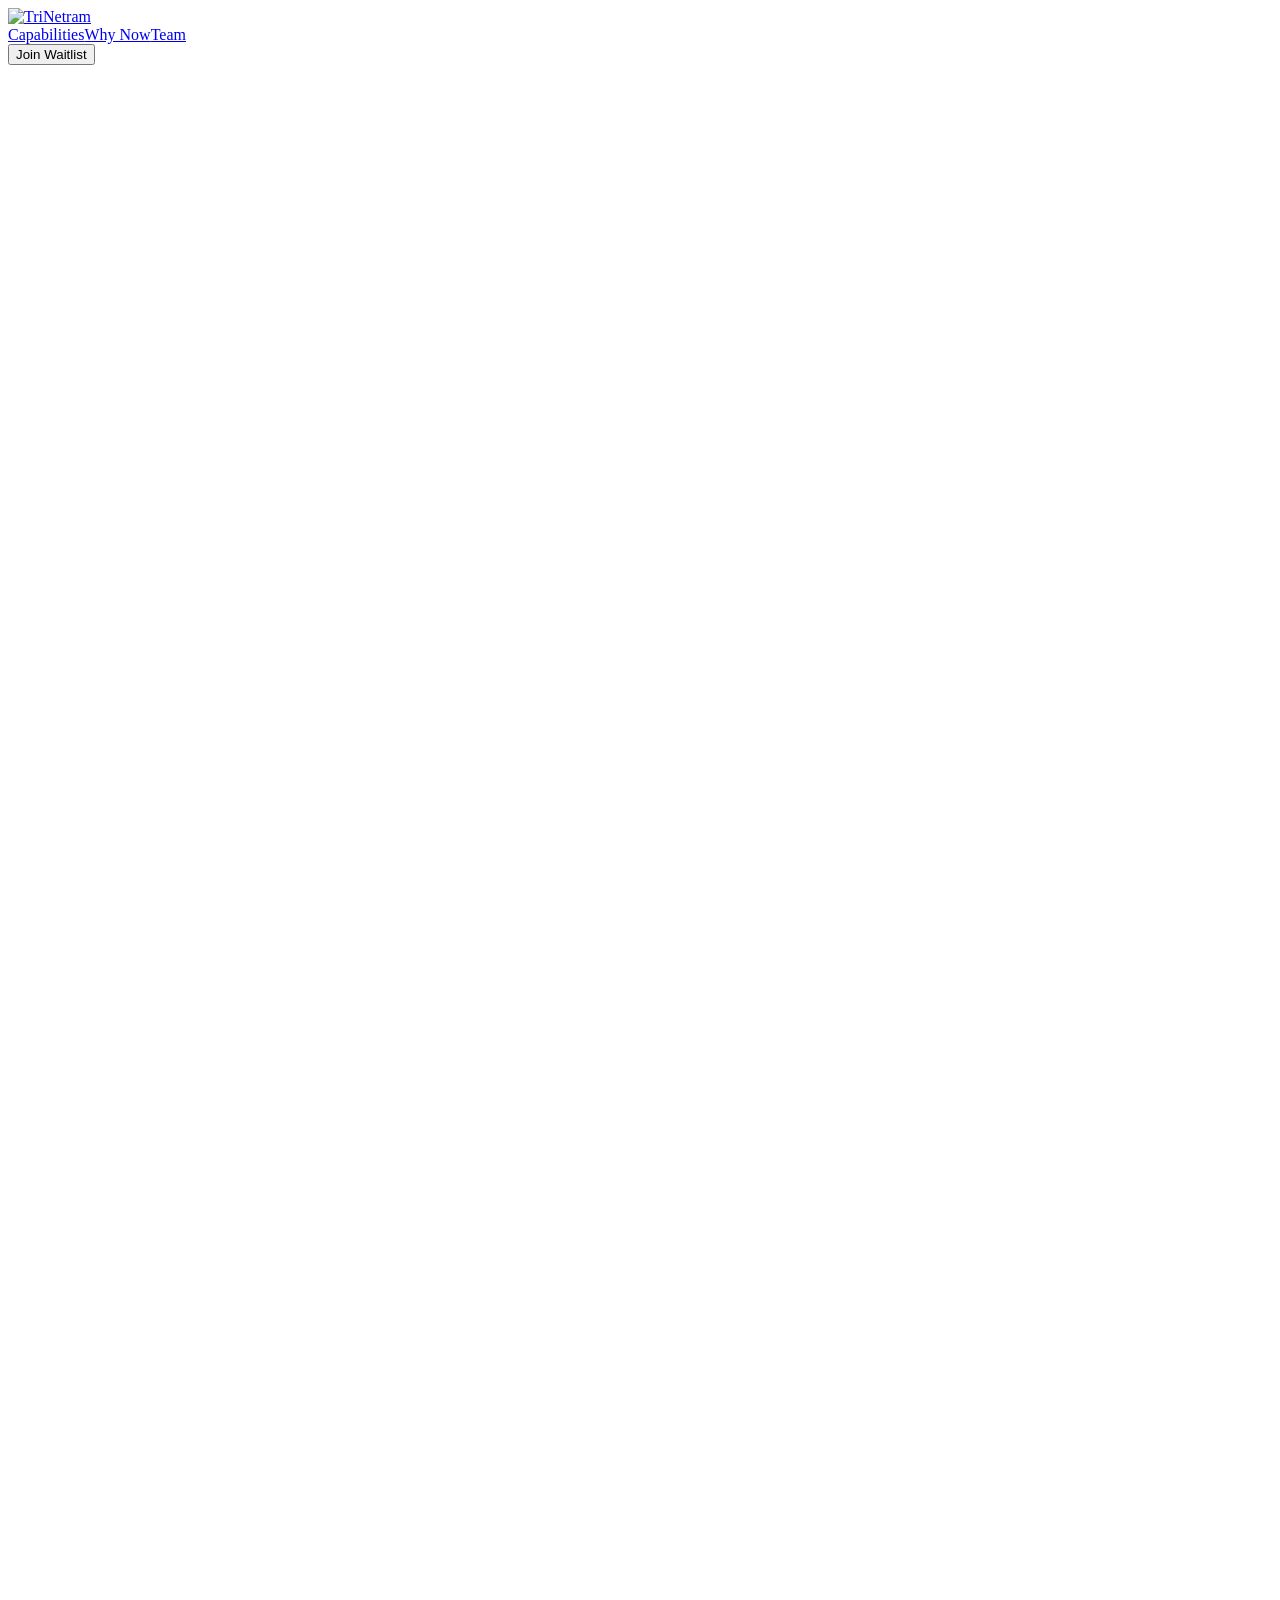
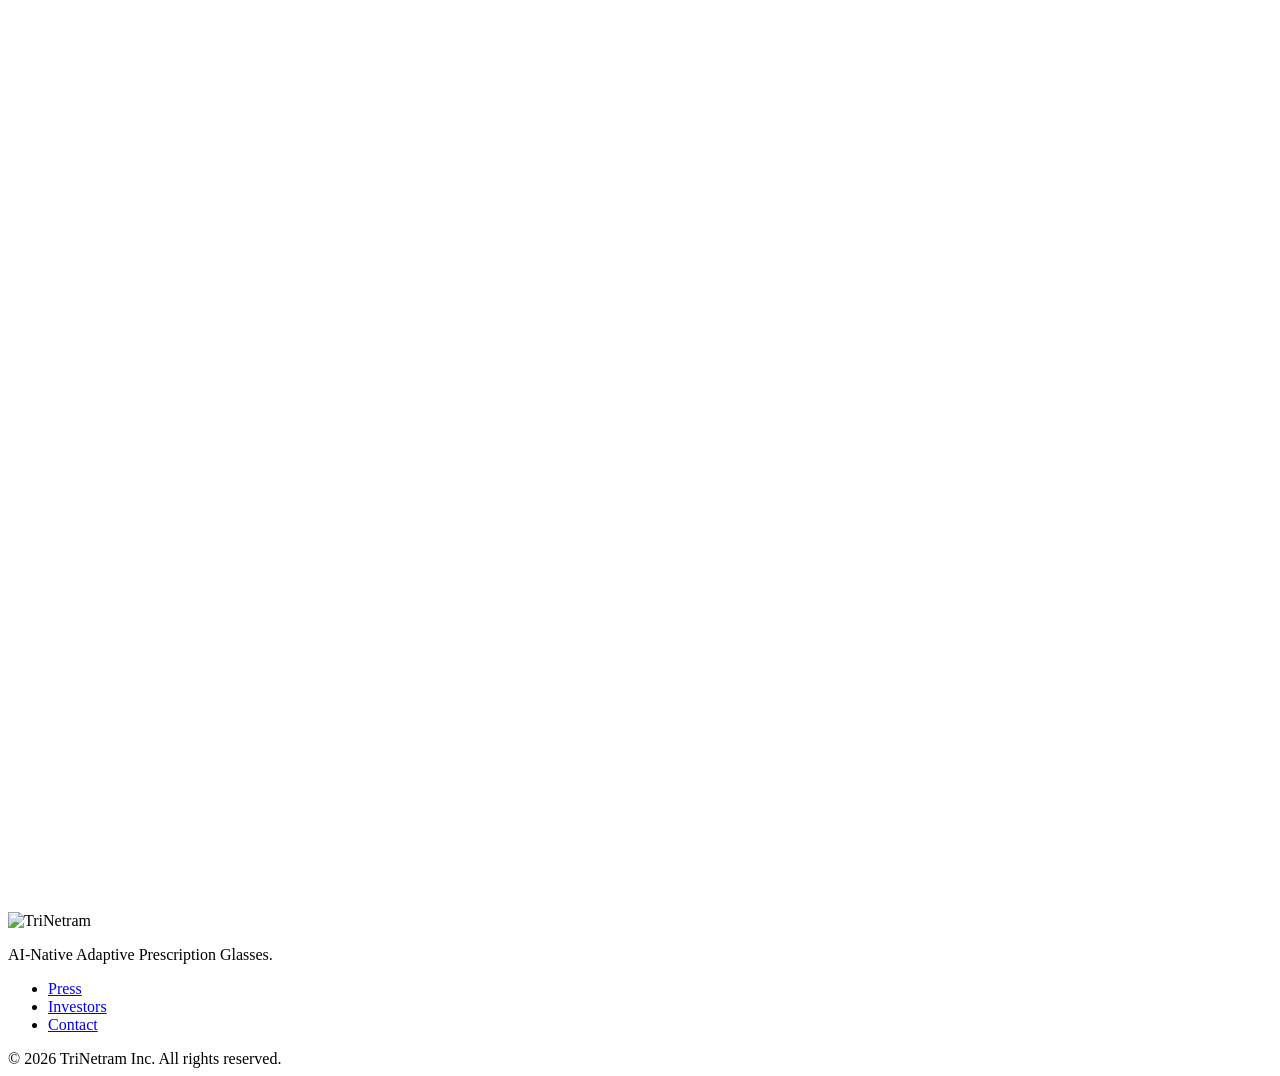
==== index.html @ 4118274e "deploy: web@ee6d4ac from source main vinpatel/trinetram@ee6d4ac4360f859c349c352d0bb68c83708952a7" ====
<!DOCTYPE html><html lang="en"><head><meta charSet="utf-8"/><meta name="viewport" content="width=device-width, initial-scale=1"/><link rel="preload" as="image" href="/trinetram-web-deploy/_next/static/media/logo-mark.0h~6bs570ffnj.svg"/><link rel="preload" as="image" href="/trinetram-web-deploy/_next/static/media/logo-lockup-dark.0w3f9yx6pfazu.svg"/><link rel="stylesheet" href="/trinetram-web-deploy/_next/static/chunks/13-6jll2ood_7.css" data-precedence="next"/><link rel="preload" as="script" fetchPriority="low" href="/trinetram-web-deploy/_next/static/chunks/0xygppuwg0_5h.js"/><script src="/trinetram-web-deploy/_next/static/chunks/0ex_r2f5qsm4d.js" async=""></script><script src="/trinetram-web-deploy/_next/static/chunks/060ru-fkz8gp..js" async=""></script><script src="/trinetram-web-deploy/_next/static/chunks/0e8zcgs8dp3b2.js" async=""></script><script src="/trinetram-web-deploy/_next/static/chunks/turbopack-14i3s7-32ry-v.js" async=""></script><script src="/trinetram-web-deploy/_next/static/chunks/01c1re9xi9ebi.js" async=""></script><script src="/trinetram-web-deploy/_next/static/chunks/0ujqc.dlxgnsk.js" async=""></script><script src="/trinetram-web-deploy/_next/static/chunks/0vr7-5.iwzmu6.js" async=""></script><script src="/trinetram-web-deploy/_next/static/chunks/0stkbz1d.8x2_.js" async=""></script><script src="/trinetram-web-deploy/_next/static/chunks/0li1_gh2ctmi6.js" async=""></script><script src="/trinetram-web-deploy/_next/static/chunks/0lur5ynsyd484.js" async=""></script><script src="/trinetram-web-deploy/_next/static/chunks/0_l522ldo0ncy.js" async=""></script><meta http-equiv="Content-Security-Policy" content="default-src &#x27;self&#x27;; script-src &#x27;self&#x27; &#x27;unsafe-inline&#x27; https://us.i.posthog.com https://va.vercel-scripts.com; style-src &#x27;self&#x27; &#x27;unsafe-inline&#x27;; img-src &#x27;self&#x27; data: https:; font-src &#x27;self&#x27; data:; connect-src &#x27;self&#x27; https://us.i.posthog.com https://va.vercel-scripts.com https://app.trinetram.ai; frame-ancestors &#x27;none&#x27;; base-uri &#x27;self&#x27;; form-action &#x27;self&#x27;; object-src &#x27;none&#x27;"/><meta http-equiv="Referrer-Policy" content="strict-origin-when-cross-origin"/><meta http-equiv="Permissions-Policy" content="camera=(), microphone=(), geolocation=(), interest-cohort=()"/><meta name="theme-color" content="#0A0A0A"/><meta name="color-scheme" content="light dark"/><title>TriNetram — The future of vision is adaptive.</title><meta name="description" content="AI-Native Adaptive Prescription Glasses."/><meta name="application-name" content="TriNetram"/><meta name="author" content="TriNetram Inc."/><link rel="manifest" href="/trinetram-web-deploy/manifest.webmanifest"/><meta name="robots" content="index, follow"/><meta property="og:title" content="TriNetram — The future of vision is adaptive."/><meta property="og:description" content="AI-Native Adaptive Prescription Glasses."/><meta property="og:url" content="https://vinpatel.github.io/trinetram-web-deploy/"/><meta property="og:site_name" content="TriNetram"/><meta property="og:image" content="http://localhost:3000/opengraph-image?3eaf0ebca5da02c0"/><meta property="og:image:type" content="image/png"/><meta property="og:image:width" content="1200"/><meta property="og:image:height" content="630"/><meta property="og:image:alt" content="TriNetram — AI-Native Adaptive Prescription Glasses · Concept Preview"/><meta property="og:type" content="website"/><meta name="twitter:card" content="summary_large_image"/><meta name="twitter:title" content="TriNetram"/><meta name="twitter:description" content="AI-Native Adaptive Prescription Glasses."/><meta name="twitter:image" content="http://localhost:3000/twitter-image?4c3caaf2ad276eb2"/><meta name="twitter:image:alt" content="TriNetram — AI-Native Adaptive Prescription Glasses · Concept Preview"/><meta name="twitter:image:type" content="image/png"/><meta name="twitter:image:width" content="1200"/><meta name="twitter:image:height" content="630"/><link rel="icon" href="/trinetram-web-deploy/icon.png?icon.0k83e5-u~ij7s.png" sizes="512x512" type="image/png"/><link rel="apple-touch-icon" href="/trinetram-web-deploy/apple-icon.png?apple-icon.0yqen.hxahb5a.png" sizes="180x180" type="image/png"/><script type="application/ld+json">{"@context":"https://schema.org","@type":"Organization","name":"TriNetram","legalName":"TriNetram Inc.","url":"https://vinpatel.github.io/trinetram-web-deploy","logo":"https://vinpatel.github.io/trinetram-web-deploy/icon-512.png","description":"Designed for the 4.5 billion people who need vision correction. Our concept architecture integrates adaptive prescription, on-device AI, dual-camera dynamic focus, face recognition, solar occlusion, and IR low-light awareness in a single frame. Concept Preview.","sameAs":[]}</script><script src="/trinetram-web-deploy/_next/static/chunks/03~yq9q893hmn.js" noModule=""></script></head><body><div hidden=""><!--$--><!--/$--></div><!--$!--><template data-dgst="BAILOUT_TO_CLIENT_SIDE_RENDERING"></template><!--/$--><nav aria-label="Primary" class="fixed top-0 inset-x-0 z-50 h-[72px] flex items-center bg-paper transition-colors duration-150"><div class="tn-container flex w-full items-center justify-between"><div class="flex items-center"><a aria-label="TriNetram — home" href="/trinetram-web-deploy/"><img src="/trinetram-web-deploy/_next/static/media/logo-mark.0h~6bs570ffnj.svg" role="img" alt="TriNetram" class="inline-block" style="width:40px;height:auto;min-width:40px" loading="eager" decoding="async"/></a></div><div class="hidden md:flex items-center gap-8"><a class="text-body text-ink hover:text-graphite-700" href="/trinetram-web-deploy/#capabilities">Capabilities</a><a class="text-body text-ink hover:text-graphite-700" href="/trinetram-web-deploy/#why-now">Why Now</a><a class="text-body text-ink hover:text-graphite-700" href="/trinetram-web-deploy/#team">Team</a></div><div class="flex items-center gap-3"><a href="/trinetram-web-deploy/#waitlist"><button type="button" class="inline-flex items-center justify-center font-medium tracking-tight transition-colors duration-150 ease-out disabled:pointer-events-none disabled:opacity-50 focus-visible:outline-2 focus-visible:outline-offset-2 focus-visible:outline-lens bg-lens hover:opacity-90 rounded-full h-[44px] px-6 text-body">Join Waitlist</button></a></div></div></nav><main class="pt-[72px]"><script type="application/ld+json">{"@context":"https://schema.org","@type":"Product","name":"TriNetram","brand":{"@type":"Brand","name":"TriNetram"},"description":"TriNetram is a concept platform for AI-native adaptive vision. The integrated frame design combines adaptive prescription, on-device AI inference, dual-camera dynamic focus, face recognition, solar occlusion, and IR low-light awareness. Concept Preview.","image":"https://vinpatel.github.io/trinetram-web-deploy/glasses-showcase.webp","category":"Eyewear","additionalProperty":[{"@type":"PropertyValue","name":"readinessState","value":"Concept"},{"@type":"PropertyValue","name":"capabilities","value":"Adaptive Lens, Dual Cameras, AI Compute, IR Low-Light, Solar Occlusion, Comms+Power"}]}</script><script type="application/ld+json">{"@context":"https://schema.org","@type":"FAQPage","mainEntity":[{"@type":"Question","name":"What is TriNetram?","acceptedAnswer":{"@type":"Answer","text":"TriNetram is a concept platform for AI-native adaptive vision. The integrated frame design combines adaptive prescription, on-device AI inference, dual-camera dynamic focus, face recognition, solar occlusion, and IR low-light awareness. Concept Preview — hardware is in research phase."}},{"@type":"Question","name":"When will TriNetram glasses ship?","acceptedAnswer":{"@type":"Answer","text":"We do not have a ship date and we will not commit to one before a manufacturing-partner letter of intent is signed. The waitlist opens at the first prototype validation milestone; you will be notified at that point."}},{"@type":"Question","name":"Is this FDA approved or clinically validated?","acceptedAnswer":{"@type":"Answer","text":"No. TriNetram is not a medical device. The platform is designed for wellness and adaptive convenience, not for clinical refraction or diagnosis. Regulatory positioning is the founder's separate workstream and is out of scope for the current build."}},{"@type":"Question","name":"How is this different from existing autofocus or smart glasses?","acceptedAnswer":{"@type":"Answer","text":"The defensible thesis is the integrated bundle, not primacy. Variable-focus eyewear has shipped for over a decade as manual-dial products. AI-camera glasses have shipped since 2023. No vendor has integrated adaptive prescription with on-device AI inference, dual-camera dynamic focus, face recognition, solar occlusion, and IR low-light awareness in a single frame. Concept Preview."}},{"@type":"Question","name":"Who is building this?","acceptedAnswer":{"@type":"Answer","text":"TriNetram is a single-founder operation today. The founder has 25 years of enterprise software and the last decade close to optical, sensor, and edge-compute industries. Hardware, supplier, and regulatory tracks are run with named advisors and contract partners under NDA. The investor portal discloses the full roster."}},{"@type":"Question","name":"How do I get the deck?","acceptedAnswer":{"@type":"Answer","text":"Investor access is by per-investor magic link. We do not run an open data room. Targeted outreach with a magic link reaches a gated session at /investors. Press inquiries reach the same human at press@trinetram.ai."}},{"@type":"Question","name":"Where is it being made?","acceptedAnswer":{"@type":"Answer","text":"Designed in the US, with final assembly planned in the US or Canada. Subsystem suppliers may come from Japan, Germany, Switzerland, Israel, Taiwan, and South Korea — selected for world-class capability in their respective subsystems, not for protectionist branding."}},{"@type":"Question","name":"Do you collect or share my prescription data?","acceptedAnswer":{"@type":"Answer","text":"In the concept architecture, prescription inference runs on the device — your prescription data does not leave the glasses without your consent. The companion app receives encrypted telemetry over BLE 5.4 only when paired. Concept Preview."}}]}</script><section aria-labelledby="hero-eyebrow" class="py-16 md:py-24 lg:py-32 bg-paper text-ink relative overflow-hidden pt-32 pb-24 md:pt-40 md:pb-32" id="hero"><div class="tn-container relative z-10"><div style="opacity:0;transform:translateY(16px)"><p id="hero-eyebrow" class="font-medium uppercase tracking-[0.12em] text-graphite-700 mb-6">AI-Native Adaptive Vision</p></div><div style="opacity:0;transform:translateY(16px)"><h1 class="tracking-[-0.03em] font-semibold leading-[1.05] mb-6 max-w-4xl text-display-3 md:text-display-2 lg:text-display-1">The future of vision is adaptive.</h1></div><div style="opacity:0;transform:translateY(16px)"><div class="leading-[1.5] max-w-2xl mb-12 text-graphite-700">Adaptive prescription, on-device AI, dual-camera dynamic focus, face recognition, solar occlusion, and IR low-light awareness — designed to work as one integrated platform. Concept Preview.</div></div><div style="opacity:0;transform:translateY(16px)"><div class="mb-12 flex flex-col items-start gap-4 sm:flex-row"><a href="/trinetram-web-deploy/#waitlist"><button type="button" class="inline-flex items-center justify-center font-medium tracking-tight transition-colors duration-150 ease-out disabled:pointer-events-none disabled:opacity-50 focus-visible:outline-2 focus-visible:outline-offset-2 focus-visible:outline-lens bg-lens hover:opacity-90 rounded-full h-16 px-10 text-body-lg">Join the Waitlist</button></a><a href="/trinetram-web-deploy/#capabilities"><button type="button" class="inline-flex items-center justify-center font-medium tracking-tight transition-colors duration-150 ease-out disabled:pointer-events-none disabled:opacity-50 focus-visible:outline-2 focus-visible:outline-offset-2 focus-visible:outline-lens bg-transparent border border-graphite-300 hover:bg-graphite-100 rounded-lg h-16 px-10 text-body-lg">See the Six Capabilities</button></a></div></div><div style="opacity:0;transform:translateY(16px)"><p class="max-w-xl text-caption text-graphite-500">Designed for the 4.5 billion people who need vision correction. Hardware in concept phase — public launch follows manufacturing partner selection.</p></div></div></section><section aria-labelledby="prototype-eyebrow" class="py-16 md:py-24 lg:py-32 bg-paper text-ink overflow-hidden" id="prototype"><div class="tn-container"><div style="opacity:0;transform:translateY(16px)"><p id="prototype-eyebrow" class="font-medium uppercase tracking-[0.12em] text-graphite-700 mb-6">The Concept Frame</p></div><div style="opacity:0;transform:translateY(16px)"><h2 class="text-display-3 tracking-[-0.02em] font-semibold leading-[1.05] mb-8 max-w-3xl">One frame, seen from every angle.</h2></div><div style="opacity:0;transform:translateY(16px)"><div class="leading-[1.5] mb-14 max-w-2xl text-graphite-700">Early industrial-design renders of the TriNetram frame — the housing the six capabilities are designed to share. These are concept visuals, created before manufacturing-partner selection. Concept Preview.</div></div></div><div style="opacity:0;transform:translateY(16px)"><figure class="relative mx-auto w-full max-w-5xl px-6"><div class="relative aspect-[1389/639] w-full"><img src="/trinetram-web-deploy/glasses-showcase.webp" alt="TriNetram concept render — matte-black frame at a three-quarter angle, annotated with the six capability subsystems." decoding="async" loading="lazy" class="absolute inset-0 h-full w-full object-contain"/><svg class="pointer-events-none absolute inset-0 h-full w-full" viewBox="0 0 1000 461" preserveAspectRatio="none" aria-hidden="true"><title>Feature callout leaders</title><line x1="580" y1="239.72" x2="520" y2="433.34" stroke="#0A0A0A" stroke-opacity="0.4" stroke-width="1" vector-effect="non-scaling-stroke"></line><line x1="450" y1="69.14999999999999" x2="230" y2="32.27" stroke="#0A0A0A" stroke-opacity="0.4" stroke-width="1" vector-effect="non-scaling-stroke"></line><line x1="180" y1="189.01" x2="90" y2="322.7" stroke="#0A0A0A" stroke-opacity="0.4" stroke-width="1" vector-effect="non-scaling-stroke"></line><line x1="910" y1="207.45000000000002" x2="880" y2="69.14999999999999" stroke="#0A0A0A" stroke-opacity="0.4" stroke-width="1" vector-effect="non-scaling-stroke"></line><line x1="800" y1="258.16" x2="900" y2="387.24" stroke="#0A0A0A" stroke-opacity="0.4" stroke-width="1" vector-effect="non-scaling-stroke"></line><line x1="330" y1="378.02" x2="190" y2="437.95" stroke="#0A0A0A" stroke-opacity="0.4" stroke-width="1" vector-effect="non-scaling-stroke"></line></svg><div class="pointer-events-none absolute inset-0"><span class="-translate-x-1/2 -translate-y-1/2 absolute block h-1.5 w-1.5 rounded-full bg-ink ring-2 ring-ink/20" style="left:58%;top:52%"></span><span class="-translate-x-1/2 -translate-y-1/2 absolute whitespace-nowrap rounded-full bg-paper/85 px-2.5 py-1 font-mono text-[10px] text-ink uppercase tracking-[0.08em] ring-1 ring-ink/10 backdrop-blur-sm md:text-[11px]" style="left:52%;top:94%"><span class="text-ink/40">01</span> <!-- -->Adaptive Lens</span></div><div class="pointer-events-none absolute inset-0"><span class="-translate-x-1/2 -translate-y-1/2 absolute block h-1.5 w-1.5 rounded-full bg-ink ring-2 ring-ink/20" style="left:45%;top:15%"></span><span class="-translate-x-1/2 -translate-y-1/2 absolute whitespace-nowrap rounded-full bg-paper/85 px-2.5 py-1 font-mono text-[10px] text-ink uppercase tracking-[0.08em] ring-1 ring-ink/10 backdrop-blur-sm md:text-[11px]" style="left:23%;top:7%"><span class="text-ink/40">02</span> <!-- -->Dual Cameras</span></div><div class="pointer-events-none absolute inset-0"><span class="-translate-x-1/2 -translate-y-1/2 absolute block h-1.5 w-1.5 rounded-full bg-ink ring-2 ring-ink/20" style="left:18%;top:41%"></span><span class="-translate-x-1/2 -translate-y-1/2 absolute whitespace-nowrap rounded-full bg-paper/85 px-2.5 py-1 font-mono text-[10px] text-ink uppercase tracking-[0.08em] ring-1 ring-ink/10 backdrop-blur-sm md:text-[11px]" style="left:9%;top:70%"><span class="text-ink/40">03</span> <!-- -->AI Compute</span></div><div class="pointer-events-none absolute inset-0"><span class="-translate-x-1/2 -translate-y-1/2 absolute block h-1.5 w-1.5 rounded-full bg-ink ring-2 ring-ink/20" style="left:91%;top:45%"></span><span class="-translate-x-1/2 -translate-y-1/2 absolute whitespace-nowrap rounded-full bg-paper/85 px-2.5 py-1 font-mono text-[10px] text-ink uppercase tracking-[0.08em] ring-1 ring-ink/10 backdrop-blur-sm md:text-[11px]" style="left:88%;top:15%"><span class="text-ink/40">04</span> <!-- -->IR Low-Light</span></div><div class="pointer-events-none absolute inset-0"><span class="-translate-x-1/2 -translate-y-1/2 absolute block h-1.5 w-1.5 rounded-full bg-ink ring-2 ring-ink/20" style="left:80%;top:56%"></span><span class="-translate-x-1/2 -translate-y-1/2 absolute whitespace-nowrap rounded-full bg-paper/85 px-2.5 py-1 font-mono text-[10px] text-ink uppercase tracking-[0.08em] ring-1 ring-ink/10 backdrop-blur-sm md:text-[11px]" style="left:90%;top:84%"><span class="text-ink/40">05</span> <!-- -->Solar Occlusion</span></div><div class="pointer-events-none absolute inset-0"><span class="-translate-x-1/2 -translate-y-1/2 absolute block h-1.5 w-1.5 rounded-full bg-ink ring-2 ring-ink/20" style="left:33%;top:82%"></span><span class="-translate-x-1/2 -translate-y-1/2 absolute whitespace-nowrap rounded-full bg-paper/85 px-2.5 py-1 font-mono text-[10px] text-ink uppercase tracking-[0.08em] ring-1 ring-ink/10 backdrop-blur-sm md:text-[11px]" style="left:19%;top:95%"><span class="text-ink/40">06</span> <!-- -->Comms + Power</span></div><div role="note" aria-label="Concept render" class="absolute top-4 right-4 z-10 inline-block font-medium tracking-[0.02em] px-2 py-1 rounded-sm md:text-micro text-ink bg-paper/80 backdrop-blur-sm">Concept render</div></div></figure></div><div class="mx-auto mt-10 grid w-full max-w-5xl grid-cols-3 gap-3 px-6 md:mt-14 md:gap-5"><div style="opacity:0;transform:translateY(16px)"><figure class="group"><div class="overflow-hidden rounded-xl ring-1 ring-ink/10 bg-paper"><figure class="relative w-full overflow-hidden aspect-[4/3]"><img src="/trinetram-web-deploy/glasses-front.webp" alt="TriNetram concept render — front-on view of the matte-black frame." loading="lazy" decoding="async" class="h-full w-full object-contain object-center"/></figure></div><figcaption class="mt-3 text-center font-mono text-[11px] text-graphite-500 uppercase tracking-[0.1em]">Front</figcaption></figure></div><div style="opacity:0;transform:translateY(16px)"><figure class="group"><div class="overflow-hidden rounded-xl ring-1 ring-ink/10 bg-paper"><figure class="relative w-full overflow-hidden aspect-[4/3]"><img src="/trinetram-web-deploy/glasses-side.webp" alt="TriNetram concept render — side profile of the frame with temple branding." loading="lazy" decoding="async" class="h-full w-full object-contain object-center"/></figure></div><figcaption class="mt-3 text-center font-mono text-[11px] text-graphite-500 uppercase tracking-[0.1em]">Side profile</figcaption></figure></div><div style="opacity:0;transform:translateY(16px)"><figure class="group"><div class="overflow-hidden rounded-xl ring-1 ring-ink/10 bg-graphite-900"><figure class="relative w-full overflow-hidden aspect-[4/3]"><img src="/trinetram-web-deploy/glasses-engraving.webp" alt="TriNetram concept render — close-up of the engraving on the temple." loading="lazy" decoding="async" class="h-full w-full object-contain object-center"/></figure></div><figcaption class="mt-3 text-center font-mono text-[11px] text-graphite-500 uppercase tracking-[0.1em]">Temple detail</figcaption></figure></div></div></section><section aria-labelledby="problem-eyebrow" class="py-16 md:py-24 lg:py-32 bg-ink text-paper" id="problem"><div class="tn-container"><div style="opacity:0;transform:translateY(16px)"><p id="problem-eyebrow" class="font-medium uppercase tracking-[0.12em] mb-6 text-graphite-300">The Problem</p></div><div style="opacity:0;transform:translateY(16px)"><h2 class="tracking-[-0.02em] font-semibold leading-[1.05] mb-16 max-w-3xl text-paper">Vision is dynamic. Today&#x27;s correction is not.</h2></div><div class="mb-24 grid gap-12 md:grid-cols-3"><div style="opacity:0;transform:translateY(16px)"><div class="border-l border-graphite-700 pl-6"><p class="font-mono text-display-3 font-light leading-none tracking-[-0.02em] text-lens md:text-display-2">4.5B</p><p class="mt-4 max-w-[18ch] text-caption text-graphite-300">People who need vision correction</p></div></div><div style="opacity:0;transform:translateY(16px)"><div class="border-l border-graphite-700 pl-6"><p class="font-mono text-display-3 font-light leading-none tracking-[-0.02em] text-lens md:text-display-2">250 years</p><p class="mt-4 max-w-[18ch] text-caption text-graphite-300">Since the last fundamental redesign</p></div></div><div style="opacity:0;transform:translateY(16px)"><div class="border-l border-graphite-700 pl-6"><p class="font-mono text-display-3 font-light leading-none tracking-[-0.02em] text-lens md:text-display-2">6</p><p class="mt-4 max-w-[18ch] text-caption text-graphite-300">Capabilities in the TriNetram concept platform</p></div></div></div><div class="max-w-2xl space-y-6"><div style="opacity:0;transform:translateY(16px)"><div class="leading-[1.5] max-w-2xl text-graphite-300">Two hundred and fifty years ago, Benjamin Franklin cut a bifocal lens in half and glued the halves together. Most of the world still wears the same idea.</div></div><div style="opacity:0;transform:translateY(16px)"><div class="leading-[1.5] max-w-2xl text-graphite-300">Four and a half billion people globally need vision correction. The lens in front of their eyes is a static piece of polymer ground to one specific prescription, measured in a clinic, worn until the next visit.</div></div><div style="opacity:0;transform:translateY(16px)"><div class="leading-[1.5] max-w-2xl text-graphite-300">Vision changes by the hour. Light changes by the second. The lens does not change at all.</div></div></div><div style="opacity:0;transform:translateY(16px)"><p class="mt-16 max-w-3xl text-body-lg leading-[1.5] text-paper">The TriNetram concept platform is designed to close that gap — adaptive prescription, on-device AI, dual-camera focus, face recognition, solar occlusion, and IR low-light awareness in one frame. Concept Preview.</p></div></div></section><section aria-labelledby="capabilities-eyebrow" class="py-16 md:py-24 lg:py-32 bg-paper text-ink" id="capabilities"><div class="tn-container"><div style="opacity:0;transform:translateY(16px)"><p id="capabilities-eyebrow" class="font-medium uppercase tracking-[0.12em] text-graphite-700 mb-6">The Six Capabilities</p></div><div style="opacity:0;transform:translateY(16px)"><h2 class="text-display-3 tracking-[-0.02em] font-semibold leading-[1.05] mb-8 max-w-3xl">Six capabilities. One frame.</h2></div><div style="opacity:0;transform:translateY(16px)"><div class="leading-[1.5] mb-16 max-w-2xl text-graphite-700">No single capability defines the TriNetram concept platform. The thesis is the integrated bundle — six subsystems that share a single AI compute core, a shared power envelope, and a shared frame. Each capability sits at Concept readiness as of today; Phase 4 selects subsystem suppliers. Concept Preview.</div></div><div class="mb-24 grid gap-6 sm:grid-cols-2 md:gap-8 lg:grid-cols-3"><div style="opacity:0;transform:translateY(16px)"><article aria-labelledby="capability-title-01" class="h-full"><div class="rounded-2xl p-8 border bg-graphite-900 text-paper border-graphite-700 relative flex h-full flex-col gap-6"><div class="flex items-start justify-between"><p class="font-mono text-caption tracking-[0.12em] text-lens">01</p><span role="status" class="rounded-full border border-graphite-700 px-3 py-1 text-micro font-medium tracking-[0.02em] text-graphite-300">Concept</span></div><svg xmlns="http://www.w3.org/2000/svg" width="24" height="24" viewBox="0 0 24 24" fill="none" stroke="currentColor" stroke-width="1.5" stroke-linecap="round" stroke-linejoin="round" class="lucide lucide-eye h-10 w-10 text-paper" aria-hidden="true"><path d="M2.062 12.348a1 1 0 0 1 0-.696 10.75 10.75 0 0 1 19.876 0 1 1 0 0 1 0 .696 10.75 10.75 0 0 1-19.876 0"></path><circle cx="12" cy="12" r="3"></circle></svg><div class="flex flex-col gap-3"><h3 id="capability-title-01" class="text-h2 font-semibold tracking-[-0.02em] text-paper">Adaptive Lens</h3><p class="text-body leading-[1.5] text-graphite-300">Adaptive prescription correction is the foundational capability of the TriNetram concept platform.</p></div><p class="text-body leading-[1.5] text-graphite-300">An adaptive lens designed to change its optical power on command, across the range commonly needed for distance and reading correction. Our concept architecture targets a diopter range of approximately -6.00 D to +3.00 D. In our reference design, the lens element holds a diopter without continuous power draw. Concept Preview.</p><div class="mt-auto flex items-center justify-between gap-4 border-t border-graphite-700 pt-4"><span class="font-mono text-micro text-graphite-500">80 mW peak · ~5 mW hold</span><span class="inline-block font-medium tracking-[0.02em] px-2 py-1 rounded-sm md:text-micro text-paper bg-ink/80 backdrop-blur-sm">Concept Preview</span></div></div></article></div><div style="opacity:0;transform:translateY(16px)"><article aria-labelledby="capability-title-02" class="h-full"><div class="rounded-2xl p-8 border bg-graphite-900 text-paper border-graphite-700 relative flex h-full flex-col gap-6"><div class="flex items-start justify-between"><p class="font-mono text-caption tracking-[0.12em] text-lens">02</p><span role="status" class="rounded-full border border-graphite-700 px-3 py-1 text-micro font-medium tracking-[0.02em] text-graphite-300">Concept</span></div><svg xmlns="http://www.w3.org/2000/svg" width="24" height="24" viewBox="0 0 24 24" fill="none" stroke="currentColor" stroke-width="1.5" stroke-linecap="round" stroke-linejoin="round" class="lucide lucide-camera h-10 w-10 text-paper" aria-hidden="true"><path d="M13.997 4a2 2 0 0 1 1.76 1.05l.486.9A2 2 0 0 0 18.003 7H20a2 2 0 0 1 2 2v9a2 2 0 0 1-2 2H4a2 2 0 0 1-2-2V9a2 2 0 0 1 2-2h1.997a2 2 0 0 0 1.759-1.048l.489-.904A2 2 0 0 1 10.004 4z"></path><circle cx="12" cy="13" r="3"></circle></svg><div class="flex flex-col gap-3"><h3 id="capability-title-02" class="text-h2 font-semibold tracking-[-0.02em] text-paper">Dual Cameras</h3><p class="text-body leading-[1.5] text-graphite-300">A dual-camera dynamic focus engine — our distinct mechanism for adaptive prescription. Concept Preview.</p></div><p class="text-body leading-[1.5] text-graphite-300">Two inward-facing precision cameras designed to measure pupil state and accommodation effort in real time within the concept architecture. Measured at 60–120 frames per second in the concept design. Designed to infer the wearer&#x27;s intended focus distance from accommodation patterns. Concept Preview.</p><div class="mt-auto flex items-center justify-between gap-4 border-t border-graphite-700 pt-4"><span class="font-mono text-micro text-graphite-500">220 mW combined · 40 mW fixed-gaze</span><span class="inline-block font-medium tracking-[0.02em] px-2 py-1 rounded-sm md:text-micro text-paper bg-ink/80 backdrop-blur-sm">Concept Preview</span></div></div></article></div><div style="opacity:0;transform:translateY(16px)"><article aria-labelledby="capability-title-03" class="h-full"><div class="rounded-2xl p-8 border bg-graphite-900 text-paper border-graphite-700 relative flex h-full flex-col gap-6"><div class="flex items-start justify-between"><p class="font-mono text-caption tracking-[0.12em] text-lens">03</p><span role="status" class="rounded-full border border-graphite-700 px-3 py-1 text-micro font-medium tracking-[0.02em] text-graphite-300">Concept</span></div><svg xmlns="http://www.w3.org/2000/svg" width="24" height="24" viewBox="0 0 24 24" fill="none" stroke="currentColor" stroke-width="1.5" stroke-linecap="round" stroke-linejoin="round" class="lucide lucide-cpu h-10 w-10 text-paper" aria-hidden="true"><path d="M12 20v2"></path><path d="M12 2v2"></path><path d="M17 20v2"></path><path d="M17 2v2"></path><path d="M2 12h2"></path><path d="M2 17h2"></path><path d="M2 7h2"></path><path d="M20 12h2"></path><path d="M20 17h2"></path><path d="M20 7h2"></path><path d="M7 20v2"></path><path d="M7 2v2"></path><rect x="4" y="4" width="16" height="16" rx="2"></rect><rect x="8" y="8" width="8" height="8" rx="1"></rect></svg><div class="flex flex-col gap-3"><h3 id="capability-title-03" class="text-h2 font-semibold tracking-[-0.02em] text-paper">AI Compute</h3><p class="text-body leading-[1.5] text-graphite-300">On-device inference. No cloud round-trip. Concept Preview.</p></div><p class="text-body leading-[1.5] text-graphite-300">An on-device AI compute engine designed to run prescription, face-recognition, and scene-understanding inference locally — no cloud round-trip. In our reference design, the AI engine targets sub-5-millisecond prescription inference per frame. Computed on-device — your prescription data never leaves the glasses without your consent. Concept Preview.</p><div class="mt-auto flex items-center justify-between gap-4 border-t border-graphite-700 pt-4"><span class="font-mono text-micro text-graphite-500">650 mW active · 80 mW idle-but-responsive</span><span class="inline-block font-medium tracking-[0.02em] px-2 py-1 rounded-sm md:text-micro text-paper bg-ink/80 backdrop-blur-sm">Concept Preview</span></div></div></article></div><div style="opacity:0;transform:translateY(16px)"><article aria-labelledby="capability-title-04" class="h-full"><div class="rounded-2xl p-8 border bg-graphite-900 text-paper border-graphite-700 relative flex h-full flex-col gap-6"><div class="flex items-start justify-between"><p class="font-mono text-caption tracking-[0.12em] text-lens">04</p><span role="status" class="rounded-full border border-graphite-700 px-3 py-1 text-micro font-medium tracking-[0.02em] text-graphite-300">Concept</span></div><svg xmlns="http://www.w3.org/2000/svg" width="24" height="24" viewBox="0 0 24 24" fill="none" stroke="currentColor" stroke-width="1.5" stroke-linecap="round" stroke-linejoin="round" class="lucide lucide-moon h-10 w-10 text-paper" aria-hidden="true"><path d="M20.985 12.486a9 9 0 1 1-9.473-9.472c.405-.022.617.46.402.803a6 6 0 0 0 8.268 8.268c.344-.215.825-.004.803.401"></path></svg><div class="flex flex-col gap-3"><h3 id="capability-title-04" class="text-h2 font-semibold tracking-[-0.02em] text-paper">IR Low-Light</h3><p class="text-body leading-[1.5] text-graphite-300">Active near-infrared illumination designed for low-light conditions. Concept Preview.</p></div><p class="text-body leading-[1.5] text-graphite-300">Active near-infrared illumination designed for low-light conditions, distinct from passive thermal imaging. In our concept architecture, the IR module supplies a scene stream the AI engine can fuse with the visible-light cameras to provide audio cues in dark environments. Engineered for low-light, not for total darkness or thermal imaging. Concept Preview.</p><div class="mt-auto flex items-center justify-between gap-4 border-t border-graphite-700 pt-4"><span class="font-mono text-micro text-graphite-500">180 mW active · off in daylight</span><span class="inline-block font-medium tracking-[0.02em] px-2 py-1 rounded-sm md:text-micro text-paper bg-ink/80 backdrop-blur-sm">Concept Preview</span></div></div></article></div><div style="opacity:0;transform:translateY(16px)"><article aria-labelledby="capability-title-05" class="h-full"><div class="rounded-2xl p-8 border bg-graphite-900 text-paper border-graphite-700 relative flex h-full flex-col gap-6"><div class="flex items-start justify-between"><p class="font-mono text-caption tracking-[0.12em] text-lens">05</p><span role="status" class="rounded-full border border-graphite-700 px-3 py-1 text-micro font-medium tracking-[0.02em] text-graphite-300">Concept</span></div><svg xmlns="http://www.w3.org/2000/svg" width="24" height="24" viewBox="0 0 24 24" fill="none" stroke="currentColor" stroke-width="1.5" stroke-linecap="round" stroke-linejoin="round" class="lucide lucide-sun h-10 w-10 text-paper" aria-hidden="true"><circle cx="12" cy="12" r="4"></circle><path d="M12 2v2"></path><path d="M12 20v2"></path><path d="m4.93 4.93 1.41 1.41"></path><path d="m17.66 17.66 1.41 1.41"></path><path d="M2 12h2"></path><path d="M20 12h2"></path><path d="m6.34 17.66-1.41 1.41"></path><path d="m19.07 4.93-1.41 1.41"></path></svg><div class="flex flex-col gap-3"><h3 id="capability-title-05" class="text-h2 font-semibold tracking-[-0.02em] text-paper">Solar Occlusion</h3><p class="text-body leading-[1.5] text-graphite-300">Electrically controlled — not photochromic. Concept Preview.</p></div><p class="text-body leading-[1.5] text-graphite-300">Electrically controlled solar occlusion designed to darken on command — distinct from photochromic glass that fades on its own schedule. In our concept architecture, the AI engine drives the occlusion based on ambient light and UV input. Engineered to clear instantly when you step indoors. Concept Preview.</p><div class="mt-auto flex items-center justify-between gap-4 border-t border-graphite-700 pt-4"><span class="font-mono text-micro text-graphite-500">25 mW transition · 0 mW hold</span><span class="inline-block font-medium tracking-[0.02em] px-2 py-1 rounded-sm md:text-micro text-paper bg-ink/80 backdrop-blur-sm">Concept Preview</span></div></div></article></div><div style="opacity:0;transform:translateY(16px)"><article aria-labelledby="capability-title-06" class="h-full"><div class="rounded-2xl p-8 border bg-graphite-900 text-paper border-graphite-700 relative flex h-full flex-col gap-6"><div class="flex items-start justify-between"><p class="font-mono text-caption tracking-[0.12em] text-lens">06</p><span role="status" class="rounded-full border border-graphite-700 px-3 py-1 text-micro font-medium tracking-[0.02em] text-graphite-300">Concept</span></div><svg xmlns="http://www.w3.org/2000/svg" width="24" height="24" viewBox="0 0 24 24" fill="none" stroke="currentColor" stroke-width="1.5" stroke-linecap="round" stroke-linejoin="round" class="lucide lucide-radio h-10 w-10 text-paper" aria-hidden="true"><path d="M16.247 7.761a6 6 0 0 1 0 8.478"></path><path d="M19.075 4.933a10 10 0 0 1 0 14.134"></path><path d="M4.925 19.067a10 10 0 0 1 0-14.134"></path><path d="M7.753 16.239a6 6 0 0 1 0-8.478"></path><circle cx="12" cy="12" r="2"></circle></svg><div class="flex flex-col gap-3"><h3 id="capability-title-06" class="text-h2 font-semibold tracking-[-0.02em] text-paper">Comms + Power</h3><p class="text-body leading-[1.5] text-graphite-300">BLE 5.4 · Wi-Fi 6 · USB-C · Li-Po split temple-tip cells.</p></div><p class="text-body leading-[1.5] text-graphite-300">A persistent low-power link to the companion app for telemetry, notifications, and over-the-air firmware updates in our concept design. USB-C charging via the temple. In our concept architecture, the companion app receives encrypted telemetry over BLE 5.4. Concept Preview.</p><div class="mt-auto flex items-center justify-between gap-4 border-t border-graphite-700 pt-4"><span class="font-mono text-micro text-graphite-500">45 mW typical comms · ~5 W USB-C charge</span><span class="inline-block font-medium tracking-[0.02em] px-2 py-1 rounded-sm md:text-micro text-paper bg-ink/80 backdrop-blur-sm">Concept Preview</span></div></div></article></div></div><div style="opacity:0;transform:translateY(16px)"><figure class="mx-auto mt-12 max-w-5xl"><figure class="relative w-full overflow-hidden aspect-[3/2]"><img src="/trinetram-web-deploy/concept-architecture.svg" alt="TriNetram concept architecture — six subsystem blocks (Adaptive Lens, Dual Cameras, AI Compute, IR Low-Light, Solar Occlusion, Comms + Power) radiating from a central AI compute core, with data and power flow arrows annotated." loading="lazy" decoding="async" class="h-full w-full object-cover object-center"/><div class="pointer-events-none absolute inset-0"><div role="note" aria-label="Concept render" class="absolute top-4 right-4 z-10 inline-block font-medium tracking-[0.02em] px-2 py-1 rounded-sm md:text-micro text-ink bg-paper/80 backdrop-blur-sm">Concept render</div></div></figure><figcaption class="mx-auto mt-6 max-w-3xl text-center text-caption leading-[1.5] text-graphite-500">Block diagram of the concept architecture — six subsystems radiating from a central AI compute core. Power and data flows shown; mechanical packaging and PCB layout are open Phase 4 questions.</figcaption></figure></div></div></section><section aria-labelledby="why-now-eyebrow" class="py-16 md:py-24 lg:py-32 bg-graphite-900 text-paper" id="why-now"><div class="tn-container"><div style="opacity:0;transform:translateY(16px)"><p id="why-now-eyebrow" class="font-medium uppercase tracking-[0.12em] mb-6 text-graphite-300">Why Now</p></div><div style="opacity:0;transform:translateY(16px)"><h2 class="tracking-[-0.02em] font-semibold leading-[1.05] mb-8 max-w-3xl text-paper">Four currents converge.</h2></div><div style="opacity:0;transform:translateY(16px)"><div class="leading-[1.5] mb-16 max-w-2xl text-graphite-300">Adaptive prescription eyewear has been a research curiosity for fifteen years. In 2026 four independent technology curves cross. Each is necessary. None alone is sufficient.</div></div><div class="mb-24 grid gap-x-16 gap-y-16 md:grid-cols-2"><article style="opacity:0;transform:translateY(16px)"><p class="mb-3 font-mono text-caption tracking-[0.12em] text-lens">01</p><h3 class="mb-4 max-w-md text-h2 font-semibold tracking-[-0.02em] text-paper">AI silicon at sub-watt power.</h3><p class="max-w-md text-body leading-[1.5] text-graphite-300">Neural processing units that ran in datacenter racks five years ago now fit in a hearing-aid envelope at a fraction of the power budget. The compute to run prescription inference, face recognition, and scene understanding on a temple-arm PCB has finally arrived. Concept Preview.</p></article><article style="opacity:0;transform:translateY(16px)"><p class="mb-3 font-mono text-caption tracking-[0.12em] text-lens">02</p><h3 class="mb-4 max-w-md text-h2 font-semibold tracking-[-0.02em] text-paper">Variable-focus optics reach consumer grade.</h3><p class="max-w-md text-body leading-[1.5] text-graphite-300">Liquid-crystal and electrowetting lens elements have shipped in research and industrial products for more than a decade. The price-to-performance curve crossed the consumer eyewear threshold in 2025. Multiple subsystem vendors are now sampling at glasses scale. Concept Preview.</p></article><article style="opacity:0;transform:translateY(16px)"><p class="mb-3 font-mono text-caption tracking-[0.12em] text-lens">03</p><h3 class="mb-4 max-w-md text-h2 font-semibold tracking-[-0.02em] text-paper">Computer-vision inference below 5 milliseconds.</h3><p class="max-w-md text-body leading-[1.5] text-graphite-300">A learned model that estimates accommodation effort from a corneal-reflection frame now runs in single-digit milliseconds on commodity edge silicon. The closed pupil-tracker to lens-driver loop the adaptive-vision concept depends on is no longer compute-bound. Concept Preview.</p></article><article style="opacity:0;transform:translateY(16px)"><p class="mb-3 font-mono text-caption tracking-[0.12em] text-lens">04</p><h3 class="mb-4 max-w-md text-h2 font-semibold tracking-[-0.02em] text-paper">Consumers wear AI cameras on their face.</h3><p class="max-w-md text-body leading-[1.5] text-graphite-300">AI-camera eyewear shipped over two million units in eighteen months after the consumer breakout of 2023. The cultural objection to a camera on the frame collapsed; the remaining objection is that the lens itself is still inert.</p></article></div><div style="opacity:0;transform:translateY(16px)"><p class="max-w-3xl border-t border-graphite-700 pt-12 text-body-lg leading-[1.5] text-paper">The platform that integrates adaptive prescription with on-device AI inference, dual-camera tracking, face recognition, solar occlusion, and IR low-light awareness is a question of execution, not of waiting. Concept Preview.</p></div></div></section><section aria-labelledby="team-eyebrow" class="py-16 md:py-24 lg:py-32 bg-paper text-ink" id="team"><div class="tn-container"><div style="opacity:0;transform:translateY(16px)"><p id="team-eyebrow" class="font-medium uppercase tracking-[0.12em] text-graphite-700 mb-6">The Team</p></div><div style="opacity:0;transform:translateY(16px)"><h2 class="text-display-3 tracking-[-0.02em] font-semibold leading-[1.05] mb-16 max-w-3xl">A 25-year operator builds the company he could not find.</h2></div><div class="grid items-start gap-8 md:grid-cols-12 md:gap-16"><div class="md:col-span-5" style="opacity:0;transform:translateY(16px)"><figure><img src="/trinetram-web-deploy/founder-portrait.jpg" alt="Manoj Patel — black-and-white founder portrait." loading="lazy" decoding="async" class="aspect-[3/4] w-full object-cover grayscale"/><figcaption class="mt-4"><p class="text-h3 font-semibold tracking-[-0.02em] text-ink">Manoj Patel</p><p class="mt-1 text-body text-graphite-700">Founder &amp; CEO</p></figcaption></figure></div><div class="flex flex-col gap-6 md:col-span-7"><div style="opacity:0;transform:translateY(16px)"><div class="max-w-2xl leading-[1.5] text-ink">Twenty-five years in enterprise software. The last decade close to the optical, sensor, and edge-compute industries. I have stood in the supplier meetings, signed the NDAs, run the BOM math, and watched the same gap go unfilled year after year — adaptive prescription correction integrated with the rest of what a 2026 wearable can do.</div></div><div style="opacity:0;transform:translateY(16px)"><div class="max-w-2xl leading-[1.5] text-ink">TriNetram exists because no one else is integrating the bundle. Variable-focus optics have shipped as research curiosities for fifteen years. AI cameras have shipped on the bridge of a pair of sunglasses since 2023. Neither cohort has built the platform where the lens itself participates.</div></div><div style="opacity:0;transform:translateY(16px)"><div class="max-w-2xl leading-[1.5] text-ink">I am building it because I want to wear it.</div></div><div style="opacity:0;transform:translateY(16px)"><p class="mt-4 text-caption leading-[1.5] text-graphite-500">[Manoj finalizes during sign-off — examples: prior leadership at &lt;X&gt;, &lt;Y&gt;, &lt;Z&gt;; advisory roles in &lt;domain&gt;; engineering background in &lt;field&gt;.]</p></div><div style="opacity:0;transform:translateY(16px)"><p class="mt-8 border-t border-graphite-100 pt-6 text-caption leading-[1.5] text-graphite-500">TriNetram is a single-founder operation today. The hardware, supplier, and regulatory tracks are run with named advisors and contract partners under NDA. The investor portal discloses the full roster.</p></div></div></div></div></section><section aria-labelledby="waitlist-eyebrow" class="py-16 md:py-24 lg:py-32 bg-ink text-paper" id="waitlist"><div class="tn-container"><div class="grid items-start gap-8 md:grid-cols-12 md:gap-16"><div class="md:col-span-6"><div style="opacity:0;transform:translateY(16px)"><p id="waitlist-eyebrow" class="font-medium uppercase tracking-[0.12em] mb-6 text-graphite-300">Waitlist</p></div><div style="opacity:0;transform:translateY(16px)"><h2 class="tracking-[-0.02em] font-semibold leading-[1.05] mb-6 max-w-2xl text-paper">Join the waitlist.</h2></div><div style="opacity:0;transform:translateY(16px)"><div class="leading-[1.5] max-w-xl text-graphite-300">TriNetram is in concept phase. The waitlist opens when the first prototype validation milestone closes. We will email you then — no marketing nurture in between.</div></div></div><div class="md:col-span-6"><div style="opacity:0;transform:translateY(16px)"><!--$!--><template data-dgst="BAILOUT_TO_CLIENT_SIDE_RENDERING"></template><!--/$--></div></div></div></div></section><section aria-labelledby="faq-eyebrow" class="py-16 md:py-24 lg:py-32 bg-paper text-ink" id="faq"><div class="tn-container"><div style="opacity:0;transform:translateY(16px)"><p id="faq-eyebrow" class="font-medium uppercase tracking-[0.12em] text-graphite-700 mb-6">Questions</p></div><div style="opacity:0;transform:translateY(16px)"><h2 class="text-display-3 tracking-[-0.02em] font-semibold leading-[1.05] mb-16 max-w-3xl">Frequently asked.</h2></div><dl class="grid gap-10 md:grid-cols-2 md:gap-x-12 md:gap-y-12"><div style="opacity:0;transform:translateY(16px)"><div class="border-t border-graphite-100 pt-6"><dt class="mb-3 text-h3 font-medium tracking-[-0.01em] text-ink">What is TriNetram?</dt><dd class="max-w-prose text-body leading-[1.55] text-graphite-700">TriNetram is a concept platform for AI-native adaptive vision. The integrated frame design combines adaptive prescription, on-device AI inference, dual-camera dynamic focus, face recognition, solar occlusion, and IR low-light awareness. Concept Preview — hardware is in research phase.</dd></div></div><div style="opacity:0;transform:translateY(16px)"><div class="border-t border-graphite-100 pt-6"><dt class="mb-3 text-h3 font-medium tracking-[-0.01em] text-ink">When will TriNetram glasses ship?</dt><dd class="max-w-prose text-body leading-[1.55] text-graphite-700">We do not have a ship date and we will not commit to one before a manufacturing-partner letter of intent is signed. The waitlist opens at the first prototype validation milestone; you will be notified at that point.</dd></div></div><div style="opacity:0;transform:translateY(16px)"><div class="border-t border-graphite-100 pt-6"><dt class="mb-3 text-h3 font-medium tracking-[-0.01em] text-ink">Is this FDA approved or clinically validated?</dt><dd class="max-w-prose text-body leading-[1.55] text-graphite-700">No. TriNetram is not a medical device. The platform is designed for wellness and adaptive convenience, not for clinical refraction or diagnosis. Regulatory positioning is the founder&#x27;s separate workstream and is out of scope for the current build.</dd></div></div><div style="opacity:0;transform:translateY(16px)"><div class="border-t border-graphite-100 pt-6"><dt class="mb-3 text-h3 font-medium tracking-[-0.01em] text-ink">How is this different from existing autofocus or smart glasses?</dt><dd class="max-w-prose text-body leading-[1.55] text-graphite-700">The defensible thesis is the integrated bundle, not primacy. Variable-focus eyewear has shipped for over a decade as manual-dial products. AI-camera glasses have shipped since 2023. No vendor has integrated adaptive prescription with on-device AI inference, dual-camera dynamic focus, face recognition, solar occlusion, and IR low-light awareness in a single frame. Concept Preview.</dd></div></div><div style="opacity:0;transform:translateY(16px)"><div class="border-t border-graphite-100 pt-6"><dt class="mb-3 text-h3 font-medium tracking-[-0.01em] text-ink">Who is building this?</dt><dd class="max-w-prose text-body leading-[1.55] text-graphite-700">TriNetram is a single-founder operation today. The founder has 25 years of enterprise software and the last decade close to optical, sensor, and edge-compute industries. Hardware, supplier, and regulatory tracks are run with named advisors and contract partners under NDA. The investor portal discloses the full roster.</dd></div></div><div style="opacity:0;transform:translateY(16px)"><div class="border-t border-graphite-100 pt-6"><dt class="mb-3 text-h3 font-medium tracking-[-0.01em] text-ink">How do I get the deck?</dt><dd class="max-w-prose text-body leading-[1.55] text-graphite-700">Investor access is by per-investor magic link. We do not run an open data room. Targeted outreach with a magic link reaches a gated session at /investors. Press inquiries reach the same human at press@trinetram.ai.</dd></div></div><div style="opacity:0;transform:translateY(16px)"><div class="border-t border-graphite-100 pt-6"><dt class="mb-3 text-h3 font-medium tracking-[-0.01em] text-ink">Where is it being made?</dt><dd class="max-w-prose text-body leading-[1.55] text-graphite-700">Designed in the US, with final assembly planned in the US or Canada. Subsystem suppliers may come from Japan, Germany, Switzerland, Israel, Taiwan, and South Korea — selected for world-class capability in their respective subsystems, not for protectionist branding.</dd></div></div><div style="opacity:0;transform:translateY(16px)"><div class="border-t border-graphite-100 pt-6"><dt class="mb-3 text-h3 font-medium tracking-[-0.01em] text-ink">Do you collect or share my prescription data?</dt><dd class="max-w-prose text-body leading-[1.55] text-graphite-700">In the concept architecture, prescription inference runs on the device — your prescription data does not leave the glasses without your consent. The companion app receives encrypted telemetry over BLE 5.4 only when paired. Concept Preview.</dd></div></div></dl></div></section><section aria-labelledby="contact-eyebrow" class="py-16 md:py-24 lg:py-32 bg-paper text-ink" id="contact"><div class="tn-container"><div style="opacity:0;transform:translateY(16px)"><p id="contact-eyebrow" class="font-medium uppercase tracking-[0.12em] text-graphite-700 mb-6">Contact</p></div><div style="opacity:0;transform:translateY(16px)"><h2 class="text-display-3 tracking-[-0.02em] font-semibold leading-[1.05] mb-16 max-w-3xl">Three ways to reach us.</h2></div><ul class="mb-16 grid gap-8 md:grid-cols-3"><div style="opacity:0;transform:translateY(16px)"><li class="border-t border-graphite-100 pt-6"><p class="mb-3 text-caption font-medium tracking-[0.12em] text-graphite-700 uppercase">General inquiries</p><p class="mb-6 max-w-xs text-body leading-[1.5] text-ink">For questions about the company, the concept platform, or the team.</p><a class="text-body font-medium text-lens hover:underline focus-visible:outline-2 focus-visible:outline-offset-2 focus-visible:outline-lens" href="mailto:hello@trinetram.ai">hello@trinetram.ai<!-- --> →</a></li></div><div style="opacity:0;transform:translateY(16px)"><li class="border-t border-graphite-100 pt-6"><p class="mb-3 text-caption font-medium tracking-[0.12em] text-graphite-700 uppercase">Press &amp; media</p><p class="mb-6 max-w-xs text-body leading-[1.5] text-ink">For media requests, interviews, fact-checks, and the press kit.</p><a class="text-body font-medium text-lens hover:underline focus-visible:outline-2 focus-visible:outline-offset-2 focus-visible:outline-lens" href="mailto:press@trinetram.ai">press@trinetram.ai<!-- --> →</a></li></div><div style="opacity:0;transform:translateY(16px)"><li class="border-t border-graphite-100 pt-6"><p class="mb-3 text-caption font-medium tracking-[0.12em] text-graphite-700 uppercase">Investors</p><p class="mb-6 max-w-xs text-body leading-[1.5] text-ink">Targeted outreach with a per-investor magic link reaches the gated portal.</p><a class="text-body font-medium text-lens hover:underline focus-visible:outline-2 focus-visible:outline-offset-2 focus-visible:outline-lens" href="/trinetram-web-deploy/investors/">Investor portal<!-- --> →</a></li></div></ul><div style="opacity:0;transform:translateY(16px)"><p class="max-w-xl border-t border-graphite-100 pt-6 text-caption text-graphite-500">We do not run a chat widget on this site. We read every email — that is faster.</p></div></div></section><!--$--><!--/$--></main><footer class="bg-ink text-paper py-16"><div class="tn-container flex flex-col gap-8 md:flex-row md:items-end md:justify-between"><div class="flex flex-col gap-3"><img src="/trinetram-web-deploy/_next/static/media/logo-lockup-dark.0w3f9yx6pfazu.svg" role="img" alt="TriNetram" class="inline-block" style="width:200px;height:auto;min-width:200px" loading="eager" decoding="async"/><p class="text-caption text-graphite-300">AI-Native Adaptive Prescription Glasses.</p></div><ul class="flex flex-wrap gap-6 text-caption text-graphite-300"><li><a class="hover:text-paper" href="/trinetram-web-deploy/press/">Press</a></li><li><a class="hover:text-paper" href="/trinetram-web-deploy/investors/">Investors</a></li><li><a class="hover:text-paper" href="/trinetram-web-deploy/#contact">Contact</a></li></ul></div><div class="tn-container mt-12 text-micro text-graphite-500">© <!-- -->2026<!-- --> TriNetram Inc. All rights reserved.</div></footer><script src="/trinetram-web-deploy/_next/static/chunks/0xygppuwg0_5h.js" id="_R_" async=""></script><script>(self.__next_f=self.__next_f||[]).push([0])</script><script>self.__next_f.push([1,"1:\"$Sreact.fragment\"\n2:I[92354,[\"/trinetram-web-deploy/_next/static/chunks/01c1re9xi9ebi.js\",\"/trinetram-web-deploy/_next/static/chunks/0ujqc.dlxgnsk.js\",\"/trinetram-web-deploy/_next/static/chunks/0vr7-5.iwzmu6.js\",\"/trinetram-web-deploy/_next/static/chunks/0stkbz1d.8x2_.js\"],\"AnalyticsProvider\"]\n3:I[81238,[\"/trinetram-web-deploy/_next/static/chunks/01c1re9xi9ebi.js\",\"/trinetram-web-deploy/_next/static/chunks/0ujqc.dlxgnsk.js\",\"/trinetram-web-deploy/_next/static/chunks/0vr7-5.iwzmu6.js\",\"/trinetram-web-deploy/_next/static/chunks/0stkbz1d.8x2_.js\",\"/trinetram-web-deploy/_next/static/chunks/0li1_gh2ctmi6.js\"],\"LazyMotionRoot\"]\n4:\"$Sreact.suspense\"\n5:I[22474,[\"/trinetram-web-deploy/_next/static/chunks/01c1re9xi9ebi.js\",\"/trinetram-web-deploy/_next/static/chunks/0ujqc.dlxgnsk.js\",\"/trinetram-web-deploy/_next/static/chunks/0vr7-5.iwzmu6.js\",\"/trinetram-web-deploy/_next/static/chunks/0stkbz1d.8x2_.js\"],\"AnalyticsPageView\"]\n6:I[25685,[\"/trinetram-web-deploy/_next/static/chunks/01c1re9xi9ebi.js\",\"/trinetram-web-deploy/_next/static/chunks/0ujqc.dlxgnsk.js\",\"/trinetram-web-deploy/_next/static/chunks/0vr7-5.iwzmu6.js\",\"/trinetram-web-deploy/_next/static/chunks/0stkbz1d.8x2_.js\"],\"NavMarketingHost\"]\n7:I[97591,[\"/trinetram-web-deploy/_next/static/chunks/0lur5ynsyd484.js\",\"/trinetram-web-deploy/_next/static/chunks/0_l522ldo0ncy.js\"],\"default\"]\n8:I[29506,[\"/trinetram-web-deploy/_next/static/chunks/0lur5ynsyd484.js\",\"/trinetram-web-deploy/_next/static/chunks/0_l522ldo0ncy.js\"],\"default\"]\n9:I[96515,[\"/trinetram-web-deploy/_next/static/chunks/01c1re9xi9ebi.js\",\"/trinetram-web-deploy/_next/static/chunks/0ujqc.dlxgnsk.js\",\"/trinetram-web-deploy/_next/static/chunks/0vr7-5.iwzmu6.js\",\"/trinetram-web-deploy/_next/static/chunks/0stkbz1d.8x2_.js\"],\"FooterHost\"]\n17:I[56283,[\"/trinetram-web-deploy/_next/static/chunks/01c1re9xi9ebi.js\",\"/trinetram-web-deploy/_next/static/chunks/0ujqc.dlxgnsk.js\",\"/trinetram-web-deploy/_next/static/chunks/0vr7-5.iwzmu6.js\",\"/trinetram-web-deploy/_next/static/chunks/0stkbz1d.8x2_.js\"],\"default\",1]\n:HL[\"/trinetram-web-deploy/_next/static/chunks/13-6jll2ood_7.css\",\"style\"]\n"])</script><script>self.__next_f.push([1,"0:{\"P\":null,\"c\":[\"\",\"\"],\"q\":\"\",\"i\":false,\"f\":[[[\"\",{\"children\":[\"__PAGE__\",{}]},\"$undefined\",\"$undefined\",16],[[\"$\",\"$1\",\"c\",{\"children\":[[[\"$\",\"link\",\"0\",{\"rel\":\"stylesheet\",\"href\":\"/trinetram-web-deploy/_next/static/chunks/13-6jll2ood_7.css\",\"precedence\":\"next\",\"crossOrigin\":\"$undefined\",\"nonce\":\"$undefined\"}],[\"$\",\"script\",\"script-0\",{\"src\":\"/trinetram-web-deploy/_next/static/chunks/01c1re9xi9ebi.js\",\"async\":true,\"nonce\":\"$undefined\"}],[\"$\",\"script\",\"script-1\",{\"src\":\"/trinetram-web-deploy/_next/static/chunks/0ujqc.dlxgnsk.js\",\"async\":true,\"nonce\":\"$undefined\"}],[\"$\",\"script\",\"script-2\",{\"src\":\"/trinetram-web-deploy/_next/static/chunks/0vr7-5.iwzmu6.js\",\"async\":true,\"nonce\":\"$undefined\"}],[\"$\",\"script\",\"script-3\",{\"src\":\"/trinetram-web-deploy/_next/static/chunks/0stkbz1d.8x2_.js\",\"async\":true,\"nonce\":\"$undefined\"}]],[\"$\",\"html\",null,{\"lang\":\"en\",\"children\":[[\"$\",\"head\",null,{\"children\":[[[\"$\",\"meta\",\"Content-Security-Policy\",{\"httpEquiv\":\"Content-Security-Policy\",\"content\":\"default-src 'self'; script-src 'self' 'unsafe-inline' https://us.i.posthog.com https://va.vercel-scripts.com; style-src 'self' 'unsafe-inline'; img-src 'self' data: https:; font-src 'self' data:; connect-src 'self' https://us.i.posthog.com https://va.vercel-scripts.com https://app.trinetram.ai; frame-ancestors 'none'; base-uri 'self'; form-action 'self'; object-src 'none'\"}],[\"$\",\"meta\",\"Referrer-Policy\",{\"httpEquiv\":\"Referrer-Policy\",\"content\":\"strict-origin-when-cross-origin\"}],[\"$\",\"meta\",\"Permissions-Policy\",{\"httpEquiv\":\"Permissions-Policy\",\"content\":\"camera=(), microphone=(), geolocation=(), interest-cohort=()\"}]],[\"$\",\"script\",null,{\"type\":\"application/ld+json\",\"dangerouslySetInnerHTML\":{\"__html\":\"{\\\"@context\\\":\\\"https://schema.org\\\",\\\"@type\\\":\\\"Organization\\\",\\\"name\\\":\\\"TriNetram\\\",\\\"legalName\\\":\\\"TriNetram Inc.\\\",\\\"url\\\":\\\"https://vinpatel.github.io/trinetram-web-deploy\\\",\\\"logo\\\":\\\"https://vinpatel.github.io/trinetram-web-deploy/icon-512.png\\\",\\\"description\\\":\\\"Designed for the 4.5 billion people who need vision correction. Our concept architecture integrates adaptive prescription, on-device AI, dual-camera dynamic focus, face recognition, solar occlusion, and IR low-light awareness in a single frame. Concept Preview.\\\",\\\"sameAs\\\":[]}\"}}]]}],[\"$\",\"body\",null,{\"children\":[\"$\",\"$L2\",null,{\"posthogKey\":\"phc_PLACEHOLDER\",\"posthogHost\":\"https://us.i.posthog.com\",\"surface\":\"web\",\"enableCookies\":false,\"children\":[\"$\",\"$L3\",null,{\"children\":[[\"$\",\"$4\",null,{\"fallback\":null,\"children\":[\"$\",\"$L5\",null,{\"surface\":\"web\"}]}],[\"$\",\"$L6\",null,{}],[\"$\",\"main\",null,{\"className\":\"pt-[72px]\",\"children\":[\"$\",\"$L7\",null,{\"parallelRouterKey\":\"children\",\"error\":\"$undefined\",\"errorStyles\":\"$undefined\",\"errorScripts\":\"$undefined\",\"template\":[\"$\",\"$L8\",null,{}],\"templateStyles\":\"$undefined\",\"templateScripts\":\"$undefined\",\"notFound\":[[[\"$\",\"title\",null,{\"children\":\"404: This page could not be found.\"}],[\"$\",\"div\",null,{\"style\":{\"fontFamily\":\"system-ui,\\\"Segoe UI\\\",Roboto,Helvetica,Arial,sans-serif,\\\"Apple Color Emoji\\\",\\\"Segoe UI Emoji\\\"\",\"height\":\"100vh\",\"textAlign\":\"center\",\"display\":\"flex\",\"flexDirection\":\"column\",\"alignItems\":\"center\",\"justifyContent\":\"center\"},\"children\":[\"$\",\"div\",null,{\"children\":[[\"$\",\"style\",null,{\"dangerouslySetInnerHTML\":{\"__html\":\"body{color:#000;background:#fff;margin:0}.next-error-h1{border-right:1px solid rgba(0,0,0,.3)}@media (prefers-color-scheme:dark){body{color:#fff;background:#000}.next-error-h1{border-right:1px solid rgba(255,255,255,.3)}}\"}}],[\"$\",\"h1\",null,{\"className\":\"next-error-h1\",\"style\":{\"display\":\"inline-block\",\"margin\":\"0 20px 0 0\",\"padding\":\"0 23px 0 0\",\"fontSize\":24,\"fontWeight\":500,\"verticalAlign\":\"top\",\"lineHeight\":\"49px\"},\"children\":404}],[\"$\",\"div\",null,{\"style\":{\"display\":\"inline-block\"},\"children\":[\"$\",\"h2\",null,{\"style\":{\"fontSize\":14,\"fontWeight\":400,\"lineHeight\":\"49px\",\"margin\":0},\"children\":\"This page could not be found.\"}]}]]}]}]],[]],\"forbidden\":\"$undefined\",\"unauthorized\":\"$undefined\"}]}],[\"$\",\"$L9\",null,{}]]}]}]}]]}]]}],{\"children\":[[\"$\",\"$1\",\"c\",{\"children\":[[[\"$\",\"script\",null,{\"type\":\"application/ld+json\",\"dangerouslySetInnerHTML\":{\"__html\":\"{\\\"@context\\\":\\\"https://schema.org\\\",\\\"@type\\\":\\\"Product\\\",\\\"name\\\":\\\"TriNetram\\\",\\\"brand\\\":{\\\"@type\\\":\\\"Brand\\\",\\\"name\\\":\\\"TriNetram\\\"},\\\"description\\\":\\\"TriNetram is a concept platform for AI-native adaptive vision. The integrated frame design combines adaptive prescription, on-device AI inference, dual-camera dynamic focus, face recognition, solar occlusion, and IR low-light awareness. Concept Preview.\\\",\\\"image\\\":\\\"https://vinpatel.github.io/trinetram-web-deploy/glasses-showcase.webp\\\",\\\"category\\\":\\\"Eyewear\\\",\\\"additionalProperty\\\":[{\\\"@type\\\":\\\"PropertyValue\\\",\\\"name\\\":\\\"readinessState\\\",\\\"value\\\":\\\"Concept\\\"},{\\\"@type\\\":\\\"PropertyValue\\\",\\\"name\\\":\\\"capabilities\\\",\\\"value\\\":\\\"Adaptive Lens, Dual Cameras, AI Compute, IR Low-Light, Solar Occlusion, Comms+Power\\\"}]}\"}}],\"$La\",\"$Lb\",\"$Lc\",\"$Ld\",\"$Le\",\"$Lf\",\"$L10\",\"$L11\",\"$L12\",\"$L13\"],[\"$L14\"],\"$L15\"]}],{},null,false,null]},null,false,null],\"$L16\",false]],\"m\":\"$undefined\",\"G\":[\"$17\",[\"$L18\"]],\"S\":true,\"h\":null,\"s\":\"$undefined\",\"l\":\"$undefined\",\"p\":\"$undefined\",\"d\":\"$undefined\",\"b\":\"dGDkYGHzJifI25IfCzJ_4\"}\n"])</script><script>self.__next_f.push([1,"1a:I[11353,[\"/trinetram-web-deploy/_next/static/chunks/01c1re9xi9ebi.js\",\"/trinetram-web-deploy/_next/static/chunks/0ujqc.dlxgnsk.js\",\"/trinetram-web-deploy/_next/static/chunks/0vr7-5.iwzmu6.js\",\"/trinetram-web-deploy/_next/static/chunks/0stkbz1d.8x2_.js\",\"/trinetram-web-deploy/_next/static/chunks/0li1_gh2ctmi6.js\"],\"RevealOnScroll\"]\n1b:I[68549,[\"/trinetram-web-deploy/_next/static/chunks/01c1re9xi9ebi.js\",\"/trinetram-web-deploy/_next/static/chunks/0ujqc.dlxgnsk.js\",\"/trinetram-web-deploy/_next/static/chunks/0vr7-5.iwzmu6.js\",\"/trinetram-web-deploy/_next/static/chunks/0stkbz1d.8x2_.js\",\"/trinetram-web-deploy/_next/static/chunks/0li1_gh2ctmi6.js\"],\"\"]\n2b:I[32579,[\"/trinetram-web-deploy/_next/static/chunks/01c1re9xi9ebi.js\",\"/trinetram-web-deploy/_next/static/chunks/0ujqc.dlxgnsk.js\",\"/trinetram-web-deploy/_next/static/chunks/0vr7-5.iwzmu6.js\",\"/trinetram-web-deploy/_next/static/chunks/0stkbz1d.8x2_.js\",\"/trinetram-web-deploy/_next/static/chunks/0li1_gh2ctmi6.js\"],\"WaitlistForm\"]\n2f:I[94063,[\"/trinetram-web-deploy/_next/static/chunks/0lur5ynsyd484.js\",\"/trinetram-web-deploy/_next/static/chunks/0_l522ldo0ncy.js\"],\"OutletBoundary\"]\n31:I[94063,[\"/trinetram-web-deploy/_next/static/chunks/0lur5ynsyd484.js\",\"/trinetram-web-deploy/_next/static/chunks/0_l522ldo0ncy.js\"],\"ViewportBoundary\"]\n33:I[94063,[\"/trinetram-web-deploy/_next/static/chunks/0lur5ynsyd484.js\",\"/trinetram-web-deploy/_next/static/chunks/0_l522ldo0ncy.js\"],\"MetadataBoundary\"]\n19:Tc34,"])</script><script>self.__next_f.push([1,"{\"@context\":\"https://schema.org\",\"@type\":\"FAQPage\",\"mainEntity\":[{\"@type\":\"Question\",\"name\":\"What is TriNetram?\",\"acceptedAnswer\":{\"@type\":\"Answer\",\"text\":\"TriNetram is a concept platform for AI-native adaptive vision. The integrated frame design combines adaptive prescription, on-device AI inference, dual-camera dynamic focus, face recognition, solar occlusion, and IR low-light awareness. Concept Preview — hardware is in research phase.\"}},{\"@type\":\"Question\",\"name\":\"When will TriNetram glasses ship?\",\"acceptedAnswer\":{\"@type\":\"Answer\",\"text\":\"We do not have a ship date and we will not commit to one before a manufacturing-partner letter of intent is signed. The waitlist opens at the first prototype validation milestone; you will be notified at that point.\"}},{\"@type\":\"Question\",\"name\":\"Is this FDA approved or clinically validated?\",\"acceptedAnswer\":{\"@type\":\"Answer\",\"text\":\"No. TriNetram is not a medical device. The platform is designed for wellness and adaptive convenience, not for clinical refraction or diagnosis. Regulatory positioning is the founder's separate workstream and is out of scope for the current build.\"}},{\"@type\":\"Question\",\"name\":\"How is this different from existing autofocus or smart glasses?\",\"acceptedAnswer\":{\"@type\":\"Answer\",\"text\":\"The defensible thesis is the integrated bundle, not primacy. Variable-focus eyewear has shipped for over a decade as manual-dial products. AI-camera glasses have shipped since 2023. No vendor has integrated adaptive prescription with on-device AI inference, dual-camera dynamic focus, face recognition, solar occlusion, and IR low-light awareness in a single frame. Concept Preview.\"}},{\"@type\":\"Question\",\"name\":\"Who is building this?\",\"acceptedAnswer\":{\"@type\":\"Answer\",\"text\":\"TriNetram is a single-founder operation today. The founder has 25 years of enterprise software and the last decade close to optical, sensor, and edge-compute industries. Hardware, supplier, and regulatory tracks are run with named advisors and contract partners under NDA. The investor portal discloses the full roster.\"}},{\"@type\":\"Question\",\"name\":\"How do I get the deck?\",\"acceptedAnswer\":{\"@type\":\"Answer\",\"text\":\"Investor access is by per-investor magic link. We do not run an open data room. Targeted outreach with a magic link reaches a gated session at /investors. Press inquiries reach the same human at press@trinetram.ai.\"}},{\"@type\":\"Question\",\"name\":\"Where is it being made?\",\"acceptedAnswer\":{\"@type\":\"Answer\",\"text\":\"Designed in the US, with final assembly planned in the US or Canada. Subsystem suppliers may come from Japan, Germany, Switzerland, Israel, Taiwan, and South Korea — selected for world-class capability in their respective subsystems, not for protectionist branding.\"}},{\"@type\":\"Question\",\"name\":\"Do you collect or share my prescription data?\",\"acceptedAnswer\":{\"@type\":\"Answer\",\"text\":\"In the concept architecture, prescription inference runs on the device — your prescription data does not leave the glasses without your consent. The companion app receives encrypted telemetry over BLE 5.4 only when paired. Concept Preview.\"}}]}"])</script><script>self.__next_f.push([1,"a:[\"$\",\"script\",null,{\"type\":\"application/ld+json\",\"dangerouslySetInnerHTML\":{\"__html\":\"$19\"}}]\n"])</script><script>self.__next_f.push([1,"b:[\"$\",\"section\",null,{\"ref\":\"$undefined\",\"aria-labelledby\":\"hero-eyebrow\",\"className\":\"py-16 md:py-24 lg:py-32 bg-paper text-ink relative overflow-hidden pt-32 pb-24 md:pt-40 md:pb-32\",\"id\":\"hero\",\"children\":[\"$\",\"div\",null,{\"className\":\"tn-container relative z-10\",\"children\":[[\"$\",\"$L1a\",null,{\"children\":[\"$\",\"p\",null,{\"ref\":\"$undefined\",\"id\":\"hero-eyebrow\",\"className\":\"font-medium uppercase tracking-[0.12em] text-graphite-700 mb-6\",\"children\":\"AI-Native Adaptive Vision\"}]}],[\"$\",\"$L1a\",null,{\"delay\":120,\"children\":[\"$\",\"h1\",null,{\"ref\":\"$undefined\",\"className\":\"tracking-[-0.03em] font-semibold leading-[1.05] mb-6 max-w-4xl text-display-3 md:text-display-2 lg:text-display-1\",\"children\":\"The future of vision is adaptive.\"}]}],[\"$\",\"$L1a\",null,{\"delay\":240,\"children\":[\"$\",\"div\",null,{\"ref\":\"$undefined\",\"className\":\"leading-[1.5] max-w-2xl mb-12 text-graphite-700\",\"children\":\"Adaptive prescription, on-device AI, dual-camera dynamic focus, face recognition, solar occlusion, and IR low-light awareness — designed to work as one integrated platform. Concept Preview.\"}]}],[\"$\",\"$L1a\",null,{\"delay\":360,\"children\":[\"$\",\"div\",null,{\"className\":\"mb-12 flex flex-col items-start gap-4 sm:flex-row\",\"children\":[[\"$\",\"$L1b\",null,{\"href\":\"/#waitlist\",\"children\":[\"$\",\"button\",null,{\"ref\":\"$undefined\",\"type\":\"button\",\"className\":\"inline-flex items-center justify-center font-medium tracking-tight transition-colors duration-150 ease-out disabled:pointer-events-none disabled:opacity-50 focus-visible:outline-2 focus-visible:outline-offset-2 focus-visible:outline-lens bg-lens hover:opacity-90 rounded-full h-16 px-10 text-body-lg\",\"children\":\"Join the Waitlist\"}]}],[\"$\",\"$L1b\",null,{\"href\":\"/#capabilities\",\"children\":[\"$\",\"button\",null,{\"ref\":\"$undefined\",\"type\":\"button\",\"className\":\"inline-flex items-center justify-center font-medium tracking-tight transition-colors duration-150 ease-out disabled:pointer-events-none disabled:opacity-50 focus-visible:outline-2 focus-visible:outline-offset-2 focus-visible:outline-lens bg-transparent border border-graphite-300 hover:bg-graphite-100 rounded-lg h-16 px-10 text-body-lg\",\"children\":\"See the Six Capabilities\"}]}]]}]}],[\"$\",\"$L1a\",null,{\"delay\":480,\"children\":[\"$\",\"p\",null,{\"className\":\"max-w-xl text-caption text-graphite-500\",\"children\":\"Designed for the 4.5 billion people who need vision correction. Hardware in concept phase — public launch follows manufacturing partner selection.\"}]}]]}]}]\n"])</script><script>self.__next_f.push([1,"c:[\"$\",\"section\",null,{\"ref\":\"$undefined\",\"aria-labelledby\":\"prototype-eyebrow\",\"className\":\"py-16 md:py-24 lg:py-32 bg-paper text-ink overflow-hidden\",\"id\":\"prototype\",\"children\":[[\"$\",\"div\",null,{\"className\":\"tn-container\",\"children\":[[\"$\",\"$L1a\",null,{\"children\":[\"$\",\"p\",null,{\"ref\":\"$undefined\",\"id\":\"prototype-eyebrow\",\"className\":\"font-medium uppercase tracking-[0.12em] text-graphite-700 mb-6\",\"children\":\"The Concept Frame\"}]}],[\"$\",\"$L1a\",null,{\"delay\":80,\"children\":[\"$\",\"h2\",null,{\"ref\":\"$undefined\",\"className\":\"text-display-3 tracking-[-0.02em] font-semibold leading-[1.05] mb-8 max-w-3xl\",\"children\":\"One frame, seen from every angle.\"}]}],[\"$\",\"$L1a\",null,{\"delay\":160,\"children\":[\"$\",\"div\",null,{\"ref\":\"$undefined\",\"className\":\"leading-[1.5] mb-14 max-w-2xl text-graphite-700\",\"children\":\"Early industrial-design renders of the TriNetram frame — the housing the six capabilities are designed to share. These are concept visuals, created before manufacturing-partner selection. Concept Preview.\"}]}]]}],[\"$\",\"$L1a\",null,{\"delay\":200,\"children\":[\"$\",\"figure\",null,{\"className\":\"relative mx-auto w-full max-w-5xl px-6\",\"children\":[\"$\",\"div\",null,{\"className\":\"relative aspect-[1389/639] w-full\",\"children\":[[\"$\",\"img\",null,{\"src\":\"/trinetram-web-deploy/glasses-showcase.webp\",\"alt\":\"TriNetram concept render — matte-black frame at a three-quarter angle, annotated with the six capability subsystems.\",\"decoding\":\"async\",\"loading\":\"lazy\",\"className\":\"absolute inset-0 h-full w-full object-contain\"}],[\"$\",\"svg\",null,{\"className\":\"pointer-events-none absolute inset-0 h-full w-full\",\"viewBox\":\"0 0 1000 461\",\"preserveAspectRatio\":\"none\",\"aria-hidden\":\"true\",\"children\":[[\"$\",\"title\",null,{\"children\":\"Feature callout leaders\"}],[[\"$\",\"line\",\"01\",{\"x1\":580,\"y1\":239.72,\"x2\":520,\"y2\":433.34,\"stroke\":\"#0A0A0A\",\"strokeOpacity\":\"0.4\",\"strokeWidth\":\"1\",\"vectorEffect\":\"non-scaling-stroke\"}],[\"$\",\"line\",\"02\",{\"x1\":450,\"y1\":69.14999999999999,\"x2\":230,\"y2\":32.27,\"stroke\":\"#0A0A0A\",\"strokeOpacity\":\"0.4\",\"strokeWidth\":\"1\",\"vectorEffect\":\"non-scaling-stroke\"}],[\"$\",\"line\",\"03\",{\"x1\":180,\"y1\":189.01,\"x2\":90,\"y2\":322.7,\"stroke\":\"#0A0A0A\",\"strokeOpacity\":\"0.4\",\"strokeWidth\":\"1\",\"vectorEffect\":\"non-scaling-stroke\"}],[\"$\",\"line\",\"04\",{\"x1\":910,\"y1\":207.45000000000002,\"x2\":880,\"y2\":69.14999999999999,\"stroke\":\"#0A0A0A\",\"strokeOpacity\":\"0.4\",\"strokeWidth\":\"1\",\"vectorEffect\":\"non-scaling-stroke\"}],[\"$\",\"line\",\"05\",{\"x1\":800,\"y1\":258.16,\"x2\":900,\"y2\":387.24,\"stroke\":\"#0A0A0A\",\"strokeOpacity\":\"0.4\",\"strokeWidth\":\"1\",\"vectorEffect\":\"non-scaling-stroke\"}],[\"$\",\"line\",\"06\",{\"x1\":330,\"y1\":378.02,\"x2\":190,\"y2\":437.95,\"stroke\":\"#0A0A0A\",\"strokeOpacity\":\"0.4\",\"strokeWidth\":\"1\",\"vectorEffect\":\"non-scaling-stroke\"}]]]}],[[\"$\",\"div\",\"01\",{\"className\":\"pointer-events-none absolute inset-0\",\"children\":[[\"$\",\"span\",null,{\"className\":\"-translate-x-1/2 -translate-y-1/2 absolute block h-1.5 w-1.5 rounded-full bg-ink ring-2 ring-ink/20\",\"style\":{\"left\":\"58%\",\"top\":\"52%\"}}],[\"$\",\"span\",null,{\"className\":\"-translate-x-1/2 -translate-y-1/2 absolute whitespace-nowrap rounded-full bg-paper/85 px-2.5 py-1 font-mono text-[10px] text-ink uppercase tracking-[0.08em] ring-1 ring-ink/10 backdrop-blur-sm md:text-[11px]\",\"style\":{\"left\":\"52%\",\"top\":\"94%\"},\"children\":[[\"$\",\"span\",null,{\"className\":\"text-ink/40\",\"children\":\"01\"}],\" \",\"Adaptive Lens\"]}]]}],[\"$\",\"div\",\"02\",{\"className\":\"pointer-events-none absolute inset-0\",\"children\":[[\"$\",\"span\",null,{\"className\":\"-translate-x-1/2 -translate-y-1/2 absolute block h-1.5 w-1.5 rounded-full bg-ink ring-2 ring-ink/20\",\"style\":{\"left\":\"45%\",\"top\":\"15%\"}}],[\"$\",\"span\",null,{\"className\":\"-translate-x-1/2 -translate-y-1/2 absolute whitespace-nowrap rounded-full bg-paper/85 px-2.5 py-1 font-mono text-[10px] text-ink uppercase tracking-[0.08em] ring-1 ring-ink/10 backdrop-blur-sm md:text-[11px]\",\"style\":{\"left\":\"23%\",\"top\":\"7%\"},\"children\":[[\"$\",\"span\",null,{\"className\":\"text-ink/40\",\"children\":\"02\"}],\" \",\"Dual Cameras\"]}]]}],[\"$\",\"div\",\"03\",{\"className\":\"pointer-events-none absolute inset-0\",\"children\":[[\"$\",\"span\",null,{\"className\":\"-translate-x-1/2 -translate-y-1/2 absolute block h-1.5 w-1.5 rounded-full bg-ink ring-2 ring-ink/20\",\"style\":{\"left\":\"18%\",\"top\":\"41%\"}}],[\"$\",\"span\",null,{\"className\":\"-translate-x-1/2 -translate-y-1/2 absolute whitespace-nowrap rounded-full bg-paper/85 px-2.5 py-1 font-mono text-[10px] text-ink uppercase tracking-[0.08em] ring-1 ring-ink/10 backdrop-blur-sm md:text-[11px]\",\"style\":{\"left\":\"9%\",\"top\":\"70%\"},\"children\":[\"$L1c\",\" \",\"AI Compute\"]}]]}],\"$L1d\",\"$L1e\",\"$L1f\"],\"$L20\"]}]}]}],\"$L21\"]}]\n"])</script><script>self.__next_f.push([1,"d:[\"$\",\"section\",null,{\"ref\":\"$undefined\",\"aria-labelledby\":\"problem-eyebrow\",\"className\":\"py-16 md:py-24 lg:py-32 bg-ink text-paper\",\"id\":\"problem\",\"children\":[\"$\",\"div\",null,{\"className\":\"tn-container\",\"children\":[[\"$\",\"$L1a\",null,{\"children\":[\"$\",\"p\",null,{\"ref\":\"$undefined\",\"id\":\"problem-eyebrow\",\"className\":\"font-medium uppercase tracking-[0.12em] mb-6 text-graphite-300\",\"children\":\"The Problem\"}]}],[\"$\",\"$L1a\",null,{\"delay\":80,\"children\":[\"$\",\"h2\",null,{\"ref\":\"$undefined\",\"className\":\"tracking-[-0.02em] font-semibold leading-[1.05] mb-16 max-w-3xl text-paper\",\"children\":\"Vision is dynamic. Today's correction is not.\"}]}],[\"$\",\"div\",null,{\"className\":\"mb-24 grid gap-12 md:grid-cols-3\",\"children\":[[\"$\",\"$L1a\",\"People who need vision correction\",{\"delay\":120,\"children\":[\"$\",\"div\",null,{\"className\":\"border-l border-graphite-700 pl-6\",\"children\":[[\"$\",\"p\",null,{\"className\":\"font-mono text-display-3 font-light leading-none tracking-[-0.02em] text-lens md:text-display-2\",\"children\":\"4.5B\"}],[\"$\",\"p\",null,{\"className\":\"mt-4 max-w-[18ch] text-caption text-graphite-300\",\"children\":\"People who need vision correction\"}]]}]}],[\"$\",\"$L1a\",\"Since the last fundamental redesign\",{\"delay\":240,\"children\":[\"$\",\"div\",null,{\"className\":\"border-l border-graphite-700 pl-6\",\"children\":[[\"$\",\"p\",null,{\"className\":\"font-mono text-display-3 font-light leading-none tracking-[-0.02em] text-lens md:text-display-2\",\"children\":\"250 years\"}],[\"$\",\"p\",null,{\"className\":\"mt-4 max-w-[18ch] text-caption text-graphite-300\",\"children\":\"Since the last fundamental redesign\"}]]}]}],[\"$\",\"$L1a\",\"Capabilities in the TriNetram concept platform\",{\"delay\":360,\"children\":[\"$\",\"div\",null,{\"className\":\"border-l border-graphite-700 pl-6\",\"children\":[[\"$\",\"p\",null,{\"className\":\"font-mono text-display-3 font-light leading-none tracking-[-0.02em] text-lens md:text-display-2\",\"children\":\"6\"}],[\"$\",\"p\",null,{\"className\":\"mt-4 max-w-[18ch] text-caption text-graphite-300\",\"children\":\"Capabilities in the TriNetram concept platform\"}]]}]}]]}],[\"$\",\"div\",null,{\"className\":\"max-w-2xl space-y-6\",\"children\":[[\"$\",\"$L1a\",\"Two hundred and fifty ye\",{\"delay\":80,\"children\":[\"$\",\"div\",null,{\"ref\":\"$undefined\",\"className\":\"leading-[1.5] max-w-2xl text-graphite-300\",\"children\":\"Two hundred and fifty years ago, Benjamin Franklin cut a bifocal lens in half and glued the halves together. Most of the world still wears the same idea.\"}]}],[\"$\",\"$L1a\",\"Four and a half billion \",{\"delay\":160,\"children\":[\"$\",\"div\",null,{\"ref\":\"$undefined\",\"className\":\"leading-[1.5] max-w-2xl text-graphite-300\",\"children\":\"Four and a half billion people globally need vision correction. The lens in front of their eyes is a static piece of polymer ground to one specific prescription, measured in a clinic, worn until the next visit.\"}]}],[\"$\",\"$L1a\",\"Vision changes by the ho\",{\"delay\":240,\"children\":[\"$\",\"div\",null,{\"ref\":\"$undefined\",\"className\":\"leading-[1.5] max-w-2xl text-graphite-300\",\"children\":\"Vision changes by the hour. Light changes by the second. The lens does not change at all.\"}]}]]}],[\"$\",\"$L1a\",null,{\"delay\":320,\"children\":[\"$\",\"p\",null,{\"className\":\"mt-16 max-w-3xl text-body-lg leading-[1.5] text-paper\",\"children\":\"The TriNetram concept platform is designed to close that gap — adaptive prescription, on-device AI, dual-camera focus, face recognition, solar occlusion, and IR low-light awareness in one frame. Concept Preview.\"}]}]]}]}]\n"])</script><script>self.__next_f.push([1,"e:[\"$\",\"section\",null,{\"ref\":\"$undefined\",\"aria-labelledby\":\"capabilities-eyebrow\",\"className\":\"py-16 md:py-24 lg:py-32 bg-paper text-ink\",\"id\":\"capabilities\",\"children\":[\"$\",\"div\",null,{\"className\":\"tn-container\",\"children\":[[\"$\",\"$L1a\",null,{\"children\":[\"$\",\"p\",null,{\"ref\":\"$undefined\",\"id\":\"capabilities-eyebrow\",\"className\":\"font-medium uppercase tracking-[0.12em] text-graphite-700 mb-6\",\"children\":\"The Six Capabilities\"}]}],[\"$\",\"$L1a\",null,{\"delay\":80,\"children\":[\"$\",\"h2\",null,{\"ref\":\"$undefined\",\"className\":\"text-display-3 tracking-[-0.02em] font-semibold leading-[1.05] mb-8 max-w-3xl\",\"children\":\"Six capabilities. One frame.\"}]}],[\"$\",\"$L1a\",null,{\"delay\":160,\"children\":[\"$\",\"div\",null,{\"ref\":\"$undefined\",\"className\":\"leading-[1.5] mb-16 max-w-2xl text-graphite-700\",\"children\":\"No single capability defines the TriNetram concept platform. The thesis is the integrated bundle — six subsystems that share a single AI compute core, a shared power envelope, and a shared frame. Each capability sits at Concept readiness as of today; Phase 4 selects subsystem suppliers. Concept Preview.\"}]}],[\"$\",\"div\",null,{\"className\":\"mb-24 grid gap-6 sm:grid-cols-2 md:gap-8 lg:grid-cols-3\",\"children\":[[\"$\",\"$L1a\",\"01\",{\"delay\":80,\"children\":[\"$\",\"article\",null,{\"aria-labelledby\":\"capability-title-01\",\"className\":\"h-full\",\"children\":[\"$\",\"div\",null,{\"ref\":\"$undefined\",\"className\":\"rounded-2xl p-8 border bg-graphite-900 text-paper border-graphite-700 relative flex h-full flex-col gap-6\",\"children\":[[\"$\",\"div\",null,{\"className\":\"flex items-start justify-between\",\"children\":[[\"$\",\"p\",null,{\"className\":\"font-mono text-caption tracking-[0.12em] text-lens\",\"children\":\"01\"}],[\"$\",\"span\",null,{\"role\":\"status\",\"className\":\"rounded-full border border-graphite-700 px-3 py-1 text-micro font-medium tracking-[0.02em] text-graphite-300\",\"children\":\"Concept\"}]]}],[\"$\",\"svg\",null,{\"ref\":\"$undefined\",\"xmlns\":\"http://www.w3.org/2000/svg\",\"width\":24,\"height\":24,\"viewBox\":\"0 0 24 24\",\"fill\":\"none\",\"stroke\":\"currentColor\",\"strokeWidth\":1.5,\"strokeLinecap\":\"round\",\"strokeLinejoin\":\"round\",\"className\":\"lucide lucide-eye h-10 w-10 text-paper\",\"aria-hidden\":\"true\",\"children\":[[\"$\",\"path\",\"1nclc0\",{\"d\":\"M2.062 12.348a1 1 0 0 1 0-.696 10.75 10.75 0 0 1 19.876 0 1 1 0 0 1 0 .696 10.75 10.75 0 0 1-19.876 0\"}],[\"$\",\"circle\",\"1v7zrd\",{\"cx\":\"12\",\"cy\":\"12\",\"r\":\"3\"}],\"$undefined\"]}],[\"$\",\"div\",null,{\"className\":\"flex flex-col gap-3\",\"children\":[[\"$\",\"h3\",null,{\"id\":\"capability-title-01\",\"className\":\"text-h2 font-semibold tracking-[-0.02em] text-paper\",\"children\":\"Adaptive Lens\"}],[\"$\",\"p\",null,{\"className\":\"text-body leading-[1.5] text-graphite-300\",\"children\":\"Adaptive prescription correction is the foundational capability of the TriNetram concept platform.\"}]]}],[\"$\",\"p\",null,{\"className\":\"text-body leading-[1.5] text-graphite-300\",\"children\":\"An adaptive lens designed to change its optical power on command, across the range commonly needed for distance and reading correction. Our concept architecture targets a diopter range of approximately -6.00 D to +3.00 D. In our reference design, the lens element holds a diopter without continuous power draw. Concept Preview.\"}],[\"$\",\"div\",null,{\"className\":\"mt-auto flex items-center justify-between gap-4 border-t border-graphite-700 pt-4\",\"children\":[[\"$\",\"span\",null,{\"className\":\"font-mono text-micro text-graphite-500\",\"children\":\"80 mW peak · ~5 mW hold\"}],[\"$\",\"span\",null,{\"className\":\"inline-block font-medium tracking-[0.02em] px-2 py-1 rounded-sm md:text-micro text-paper bg-ink/80 backdrop-blur-sm\",\"children\":\"Concept Preview\"}]]}]]}]}]}],[\"$\",\"$L1a\",\"02\",{\"delay\":160,\"children\":[\"$\",\"article\",null,{\"aria-labelledby\":\"capability-title-02\",\"className\":\"h-full\",\"children\":[\"$\",\"div\",null,{\"ref\":\"$undefined\",\"className\":\"rounded-2xl p-8 border bg-graphite-900 text-paper border-graphite-700 relative flex h-full flex-col gap-6\",\"children\":[[\"$\",\"div\",null,{\"className\":\"flex items-start justify-between\",\"children\":[[\"$\",\"p\",null,{\"className\":\"font-mono text-caption tracking-[0.12em] text-lens\",\"children\":\"02\"}],[\"$\",\"span\",null,{\"role\":\"status\",\"className\":\"rounded-full border border-graphite-700 px-3 py-1 text-micro font-medium tracking-[0.02em] text-graphite-300\",\"children\":\"Concept\"}]]}],\"$L22\",\"$L23\",\"$L24\",\"$L25\"]}]}]}],\"$L26\",\"$L27\",\"$L28\",\"$L29\"]}],\"$L2a\"]}]}]\n"])</script><script>self.__next_f.push([1,"f:[\"$\",\"section\",null,{\"ref\":\"$undefined\",\"aria-labelledby\":\"why-now-eyebrow\",\"className\":\"py-16 md:py-24 lg:py-32 bg-graphite-900 text-paper\",\"id\":\"why-now\",\"children\":[\"$\",\"div\",null,{\"className\":\"tn-container\",\"children\":[[\"$\",\"$L1a\",null,{\"children\":[\"$\",\"p\",null,{\"ref\":\"$undefined\",\"id\":\"why-now-eyebrow\",\"className\":\"font-medium uppercase tracking-[0.12em] mb-6 text-graphite-300\",\"children\":\"Why Now\"}]}],[\"$\",\"$L1a\",null,{\"delay\":80,\"children\":[\"$\",\"h2\",null,{\"ref\":\"$undefined\",\"className\":\"tracking-[-0.02em] font-semibold leading-[1.05] mb-8 max-w-3xl text-paper\",\"children\":\"Four currents converge.\"}]}],[\"$\",\"$L1a\",null,{\"delay\":160,\"children\":[\"$\",\"div\",null,{\"ref\":\"$undefined\",\"className\":\"leading-[1.5] mb-16 max-w-2xl text-graphite-300\",\"children\":\"Adaptive prescription eyewear has been a research curiosity for fifteen years. In 2026 four independent technology curves cross. Each is necessary. None alone is sufficient.\"}]}],[\"$\",\"div\",null,{\"className\":\"mb-24 grid gap-x-16 gap-y-16 md:grid-cols-2\",\"children\":[[\"$\",\"$L1a\",\"01\",{\"delay\":120,\"as\":\"article\",\"children\":[[\"$\",\"p\",null,{\"className\":\"mb-3 font-mono text-caption tracking-[0.12em] text-lens\",\"children\":\"01\"}],[\"$\",\"h3\",null,{\"className\":\"mb-4 max-w-md text-h2 font-semibold tracking-[-0.02em] text-paper\",\"children\":\"AI silicon at sub-watt power.\"}],[\"$\",\"p\",null,{\"className\":\"max-w-md text-body leading-[1.5] text-graphite-300\",\"children\":\"Neural processing units that ran in datacenter racks five years ago now fit in a hearing-aid envelope at a fraction of the power budget. The compute to run prescription inference, face recognition, and scene understanding on a temple-arm PCB has finally arrived. Concept Preview.\"}]]}],[\"$\",\"$L1a\",\"02\",{\"delay\":240,\"as\":\"article\",\"children\":[[\"$\",\"p\",null,{\"className\":\"mb-3 font-mono text-caption tracking-[0.12em] text-lens\",\"children\":\"02\"}],[\"$\",\"h3\",null,{\"className\":\"mb-4 max-w-md text-h2 font-semibold tracking-[-0.02em] text-paper\",\"children\":\"Variable-focus optics reach consumer grade.\"}],[\"$\",\"p\",null,{\"className\":\"max-w-md text-body leading-[1.5] text-graphite-300\",\"children\":\"Liquid-crystal and electrowetting lens elements have shipped in research and industrial products for more than a decade. The price-to-performance curve crossed the consumer eyewear threshold in 2025. Multiple subsystem vendors are now sampling at glasses scale. Concept Preview.\"}]]}],[\"$\",\"$L1a\",\"03\",{\"delay\":360,\"as\":\"article\",\"children\":[[\"$\",\"p\",null,{\"className\":\"mb-3 font-mono text-caption tracking-[0.12em] text-lens\",\"children\":\"03\"}],[\"$\",\"h3\",null,{\"className\":\"mb-4 max-w-md text-h2 font-semibold tracking-[-0.02em] text-paper\",\"children\":\"Computer-vision inference below 5 milliseconds.\"}],[\"$\",\"p\",null,{\"className\":\"max-w-md text-body leading-[1.5] text-graphite-300\",\"children\":\"A learned model that estimates accommodation effort from a corneal-reflection frame now runs in single-digit milliseconds on commodity edge silicon. The closed pupil-tracker to lens-driver loop the adaptive-vision concept depends on is no longer compute-bound. Concept Preview.\"}]]}],[\"$\",\"$L1a\",\"04\",{\"delay\":480,\"as\":\"article\",\"children\":[[\"$\",\"p\",null,{\"className\":\"mb-3 font-mono text-caption tracking-[0.12em] text-lens\",\"children\":\"04\"}],[\"$\",\"h3\",null,{\"className\":\"mb-4 max-w-md text-h2 font-semibold tracking-[-0.02em] text-paper\",\"children\":\"Consumers wear AI cameras on their face.\"}],[\"$\",\"p\",null,{\"className\":\"max-w-md text-body leading-[1.5] text-graphite-300\",\"children\":\"AI-camera eyewear shipped over two million units in eighteen months after the consumer breakout of 2023. The cultural objection to a camera on the frame collapsed; the remaining objection is that the lens itself is still inert.\"}]]}]]}],[\"$\",\"$L1a\",null,{\"delay\":320,\"children\":[\"$\",\"p\",null,{\"className\":\"max-w-3xl border-t border-graphite-700 pt-12 text-body-lg leading-[1.5] text-paper\",\"children\":\"The platform that integrates adaptive prescription with on-device AI inference, dual-camera tracking, face recognition, solar occlusion, and IR low-light awareness is a question of execution, not of waiting. Concept Preview.\"}]}]]}]}]\n"])</script><script>self.__next_f.push([1,"10:[\"$\",\"section\",null,{\"ref\":\"$undefined\",\"aria-labelledby\":\"team-eyebrow\",\"className\":\"py-16 md:py-24 lg:py-32 bg-paper text-ink\",\"id\":\"team\",\"children\":[\"$\",\"div\",null,{\"className\":\"tn-container\",\"children\":[[\"$\",\"$L1a\",null,{\"children\":[\"$\",\"p\",null,{\"ref\":\"$undefined\",\"id\":\"team-eyebrow\",\"className\":\"font-medium uppercase tracking-[0.12em] text-graphite-700 mb-6\",\"children\":\"The Team\"}]}],[\"$\",\"$L1a\",null,{\"delay\":80,\"children\":[\"$\",\"h2\",null,{\"ref\":\"$undefined\",\"className\":\"text-display-3 tracking-[-0.02em] font-semibold leading-[1.05] mb-16 max-w-3xl\",\"children\":\"A 25-year operator builds the company he could not find.\"}]}],[\"$\",\"div\",null,{\"className\":\"grid items-start gap-8 md:grid-cols-12 md:gap-16\",\"children\":[[\"$\",\"$L1a\",null,{\"delay\":120,\"className\":\"md:col-span-5\",\"children\":[\"$\",\"figure\",null,{\"children\":[[\"$\",\"img\",null,{\"src\":\"/trinetram-web-deploy/founder-portrait.jpg\",\"alt\":\"Manoj Patel — black-and-white founder portrait.\",\"loading\":\"lazy\",\"decoding\":\"async\",\"className\":\"aspect-[3/4] w-full object-cover grayscale\"}],[\"$\",\"figcaption\",null,{\"className\":\"mt-4\",\"children\":[[\"$\",\"p\",null,{\"className\":\"text-h3 font-semibold tracking-[-0.02em] text-ink\",\"children\":\"Manoj Patel\"}],[\"$\",\"p\",null,{\"className\":\"mt-1 text-body text-graphite-700\",\"children\":\"Founder \u0026 CEO\"}]]}]]}]}],[\"$\",\"div\",null,{\"className\":\"flex flex-col gap-6 md:col-span-7\",\"children\":[[[\"$\",\"$L1a\",\"Twenty-five years in ent\",{\"delay\":200,\"children\":[\"$\",\"div\",null,{\"ref\":\"$undefined\",\"className\":\"max-w-2xl leading-[1.5] text-ink\",\"children\":\"Twenty-five years in enterprise software. The last decade close to the optical, sensor, and edge-compute industries. I have stood in the supplier meetings, signed the NDAs, run the BOM math, and watched the same gap go unfilled year after year — adaptive prescription correction integrated with the rest of what a 2026 wearable can do.\"}]}],[\"$\",\"$L1a\",\"TriNetram exists because\",{\"delay\":280,\"children\":[\"$\",\"div\",null,{\"ref\":\"$undefined\",\"className\":\"max-w-2xl leading-[1.5] text-ink\",\"children\":\"TriNetram exists because no one else is integrating the bundle. Variable-focus optics have shipped as research curiosities for fifteen years. AI cameras have shipped on the bridge of a pair of sunglasses since 2023. Neither cohort has built the platform where the lens itself participates.\"}]}],[\"$\",\"$L1a\",\"I am building it because\",{\"delay\":360,\"children\":[\"$\",\"div\",null,{\"ref\":\"$undefined\",\"className\":\"max-w-2xl leading-[1.5] text-ink\",\"children\":\"I am building it because I want to wear it.\"}]}]],[\"$\",\"$L1a\",null,{\"delay\":440,\"children\":[\"$\",\"p\",null,{\"className\":\"mt-4 text-caption leading-[1.5] text-graphite-500\",\"children\":\"[Manoj finalizes during sign-off — examples: prior leadership at \u003cX\u003e, \u003cY\u003e, \u003cZ\u003e; advisory roles in \u003cdomain\u003e; engineering background in \u003cfield\u003e.]\"}]}],[\"$\",\"$L1a\",null,{\"delay\":520,\"children\":[\"$\",\"p\",null,{\"className\":\"mt-8 border-t border-graphite-100 pt-6 text-caption leading-[1.5] text-graphite-500\",\"children\":\"TriNetram is a single-founder operation today. The hardware, supplier, and regulatory tracks are run with named advisors and contract partners under NDA. The investor portal discloses the full roster.\"}]}]]}]]}]]}]}]\n"])</script><script>self.__next_f.push([1,"11:[\"$\",\"section\",null,{\"ref\":\"$undefined\",\"aria-labelledby\":\"waitlist-eyebrow\",\"className\":\"py-16 md:py-24 lg:py-32 bg-ink text-paper\",\"id\":\"waitlist\",\"children\":[\"$\",\"div\",null,{\"className\":\"tn-container\",\"children\":[\"$\",\"div\",null,{\"className\":\"grid items-start gap-8 md:grid-cols-12 md:gap-16\",\"children\":[[\"$\",\"div\",null,{\"className\":\"md:col-span-6\",\"children\":[[\"$\",\"$L1a\",null,{\"children\":[\"$\",\"p\",null,{\"ref\":\"$undefined\",\"id\":\"waitlist-eyebrow\",\"className\":\"font-medium uppercase tracking-[0.12em] mb-6 text-graphite-300\",\"children\":\"Waitlist\"}]}],[\"$\",\"$L1a\",null,{\"delay\":80,\"children\":[\"$\",\"h2\",null,{\"ref\":\"$undefined\",\"className\":\"tracking-[-0.02em] font-semibold leading-[1.05] mb-6 max-w-2xl text-paper\",\"children\":\"Join the waitlist.\"}]}],[\"$\",\"$L1a\",null,{\"delay\":160,\"children\":[\"$\",\"div\",null,{\"ref\":\"$undefined\",\"className\":\"leading-[1.5] max-w-xl text-graphite-300\",\"children\":\"TriNetram is in concept phase. The waitlist opens when the first prototype validation milestone closes. We will email you then — no marketing nurture in between.\"}]}]]}],[\"$\",\"div\",null,{\"className\":\"md:col-span-6\",\"children\":[\"$\",\"$L1a\",null,{\"delay\":240,\"children\":[\"$\",\"$L2b\",null,{}]}]}]]}]}]}]\n"])</script><script>self.__next_f.push([1,"12:[\"$\",\"section\",null,{\"ref\":\"$undefined\",\"aria-labelledby\":\"faq-eyebrow\",\"className\":\"py-16 md:py-24 lg:py-32 bg-paper text-ink\",\"id\":\"faq\",\"children\":[\"$\",\"div\",null,{\"className\":\"tn-container\",\"children\":[[\"$\",\"$L1a\",null,{\"children\":[\"$\",\"p\",null,{\"ref\":\"$undefined\",\"id\":\"faq-eyebrow\",\"className\":\"font-medium uppercase tracking-[0.12em] text-graphite-700 mb-6\",\"children\":\"Questions\"}]}],[\"$\",\"$L1a\",null,{\"delay\":80,\"children\":[\"$\",\"h2\",null,{\"ref\":\"$undefined\",\"className\":\"text-display-3 tracking-[-0.02em] font-semibold leading-[1.05] mb-16 max-w-3xl\",\"children\":\"Frequently asked.\"}]}],[\"$\",\"dl\",null,{\"className\":\"grid gap-10 md:grid-cols-2 md:gap-x-12 md:gap-y-12\",\"children\":[[\"$\",\"$L1a\",\"What is TriNetram?\",{\"delay\":120,\"children\":[\"$\",\"div\",null,{\"className\":\"border-t border-graphite-100 pt-6\",\"children\":[[\"$\",\"dt\",null,{\"className\":\"mb-3 text-h3 font-medium tracking-[-0.01em] text-ink\",\"children\":\"What is TriNetram?\"}],[\"$\",\"dd\",null,{\"className\":\"max-w-prose text-body leading-[1.55] text-graphite-700\",\"children\":\"TriNetram is a concept platform for AI-native adaptive vision. The integrated frame design combines adaptive prescription, on-device AI inference, dual-camera dynamic focus, face recognition, solar occlusion, and IR low-light awareness. Concept Preview — hardware is in research phase.\"}]]}]}],[\"$\",\"$L1a\",\"When will TriNetram glasses ship?\",{\"delay\":200,\"children\":[\"$\",\"div\",null,{\"className\":\"border-t border-graphite-100 pt-6\",\"children\":[[\"$\",\"dt\",null,{\"className\":\"mb-3 text-h3 font-medium tracking-[-0.01em] text-ink\",\"children\":\"When will TriNetram glasses ship?\"}],[\"$\",\"dd\",null,{\"className\":\"max-w-prose text-body leading-[1.55] text-graphite-700\",\"children\":\"We do not have a ship date and we will not commit to one before a manufacturing-partner letter of intent is signed. The waitlist opens at the first prototype validation milestone; you will be notified at that point.\"}]]}]}],[\"$\",\"$L1a\",\"Is this FDA approved or clinically validated?\",{\"delay\":280,\"children\":[\"$\",\"div\",null,{\"className\":\"border-t border-graphite-100 pt-6\",\"children\":[[\"$\",\"dt\",null,{\"className\":\"mb-3 text-h3 font-medium tracking-[-0.01em] text-ink\",\"children\":\"Is this FDA approved or clinically validated?\"}],[\"$\",\"dd\",null,{\"className\":\"max-w-prose text-body leading-[1.55] text-graphite-700\",\"children\":\"No. TriNetram is not a medical device. The platform is designed for wellness and adaptive convenience, not for clinical refraction or diagnosis. Regulatory positioning is the founder's separate workstream and is out of scope for the current build.\"}]]}]}],[\"$\",\"$L1a\",\"How is this different from existing autofocus or smart glasses?\",{\"delay\":360,\"children\":[\"$\",\"div\",null,{\"className\":\"border-t border-graphite-100 pt-6\",\"children\":[[\"$\",\"dt\",null,{\"className\":\"mb-3 text-h3 font-medium tracking-[-0.01em] text-ink\",\"children\":\"How is this different from existing autofocus or smart glasses?\"}],[\"$\",\"dd\",null,{\"className\":\"max-w-prose text-body leading-[1.55] text-graphite-700\",\"children\":\"The defensible thesis is the integrated bundle, not primacy. Variable-focus eyewear has shipped for over a decade as manual-dial products. AI-camera glasses have shipped since 2023. No vendor has integrated adaptive prescription with on-device AI inference, dual-camera dynamic focus, face recognition, solar occlusion, and IR low-light awareness in a single frame. Concept Preview.\"}]]}]}],[\"$\",\"$L1a\",\"Who is building this?\",{\"delay\":440,\"children\":[\"$\",\"div\",null,{\"className\":\"border-t border-graphite-100 pt-6\",\"children\":[[\"$\",\"dt\",null,{\"className\":\"mb-3 text-h3 font-medium tracking-[-0.01em] text-ink\",\"children\":\"Who is building this?\"}],[\"$\",\"dd\",null,{\"className\":\"max-w-prose text-body leading-[1.55] text-graphite-700\",\"children\":\"TriNetram is a single-founder operation today. The founder has 25 years of enterprise software and the last decade close to optical, sensor, and edge-compute industries. Hardware, supplier, and regulatory tracks are run with named advisors and contract partners under NDA. The investor portal discloses the full roster.\"}]]}]}],\"$L2c\",\"$L2d\",\"$L2e\"]}]]}]}]\n"])</script><script>self.__next_f.push([1,"13:[\"$\",\"section\",null,{\"ref\":\"$undefined\",\"aria-labelledby\":\"contact-eyebrow\",\"className\":\"py-16 md:py-24 lg:py-32 bg-paper text-ink\",\"id\":\"contact\",\"children\":[\"$\",\"div\",null,{\"className\":\"tn-container\",\"children\":[[\"$\",\"$L1a\",null,{\"children\":[\"$\",\"p\",null,{\"ref\":\"$undefined\",\"id\":\"contact-eyebrow\",\"className\":\"font-medium uppercase tracking-[0.12em] text-graphite-700 mb-6\",\"children\":\"Contact\"}]}],[\"$\",\"$L1a\",null,{\"delay\":80,\"children\":[\"$\",\"h2\",null,{\"ref\":\"$undefined\",\"className\":\"text-display-3 tracking-[-0.02em] font-semibold leading-[1.05] mb-16 max-w-3xl\",\"children\":\"Three ways to reach us.\"}]}],[\"$\",\"ul\",null,{\"className\":\"mb-16 grid gap-8 md:grid-cols-3\",\"children\":[[\"$\",\"$L1a\",\"General inquiries\",{\"delay\":120,\"children\":[\"$\",\"li\",null,{\"className\":\"border-t border-graphite-100 pt-6\",\"children\":[[\"$\",\"p\",null,{\"className\":\"mb-3 text-caption font-medium tracking-[0.12em] text-graphite-700 uppercase\",\"children\":\"General inquiries\"}],[\"$\",\"p\",null,{\"className\":\"mb-6 max-w-xs text-body leading-[1.5] text-ink\",\"children\":\"For questions about the company, the concept platform, or the team.\"}],[\"$\",\"$L1b\",null,{\"href\":\"mailto:hello@trinetram.ai\",\"className\":\"text-body font-medium text-lens hover:underline focus-visible:outline-2 focus-visible:outline-offset-2 focus-visible:outline-lens\",\"children\":[\"hello@trinetram.ai\",\" →\"]}]]}]}],[\"$\",\"$L1a\",\"Press \u0026 media\",{\"delay\":240,\"children\":[\"$\",\"li\",null,{\"className\":\"border-t border-graphite-100 pt-6\",\"children\":[[\"$\",\"p\",null,{\"className\":\"mb-3 text-caption font-medium tracking-[0.12em] text-graphite-700 uppercase\",\"children\":\"Press \u0026 media\"}],[\"$\",\"p\",null,{\"className\":\"mb-6 max-w-xs text-body leading-[1.5] text-ink\",\"children\":\"For media requests, interviews, fact-checks, and the press kit.\"}],[\"$\",\"$L1b\",null,{\"href\":\"mailto:press@trinetram.ai\",\"className\":\"text-body font-medium text-lens hover:underline focus-visible:outline-2 focus-visible:outline-offset-2 focus-visible:outline-lens\",\"children\":[\"press@trinetram.ai\",\" →\"]}]]}]}],[\"$\",\"$L1a\",\"Investors\",{\"delay\":360,\"children\":[\"$\",\"li\",null,{\"className\":\"border-t border-graphite-100 pt-6\",\"children\":[[\"$\",\"p\",null,{\"className\":\"mb-3 text-caption font-medium tracking-[0.12em] text-graphite-700 uppercase\",\"children\":\"Investors\"}],[\"$\",\"p\",null,{\"className\":\"mb-6 max-w-xs text-body leading-[1.5] text-ink\",\"children\":\"Targeted outreach with a per-investor magic link reaches the gated portal.\"}],[\"$\",\"$L1b\",null,{\"href\":\"/investors\",\"className\":\"text-body font-medium text-lens hover:underline focus-visible:outline-2 focus-visible:outline-offset-2 focus-visible:outline-lens\",\"children\":[\"Investor portal\",\" →\"]}]]}]}]]}],[\"$\",\"$L1a\",null,{\"delay\":400,\"children\":[\"$\",\"p\",null,{\"className\":\"max-w-xl border-t border-graphite-100 pt-6 text-caption text-graphite-500\",\"children\":\"We do not run a chat widget on this site. We read every email — that is faster.\"}]}]]}]}]\n"])</script><script>self.__next_f.push([1,"14:[\"$\",\"script\",\"script-0\",{\"src\":\"/trinetram-web-deploy/_next/static/chunks/0li1_gh2ctmi6.js\",\"async\":true,\"nonce\":\"$undefined\"}]\n15:[\"$\",\"$L2f\",null,{\"children\":[\"$\",\"$4\",null,{\"name\":\"Next.MetadataOutlet\",\"children\":\"$@30\"}]}]\n16:[\"$\",\"$1\",\"h\",{\"children\":[null,[\"$\",\"$L31\",null,{\"children\":\"$L32\"}],[\"$\",\"div\",null,{\"hidden\":true,\"children\":[\"$\",\"$L33\",null,{\"children\":[\"$\",\"$4\",null,{\"name\":\"Next.Metadata\",\"children\":\"$L34\"}]}]}],null]}]\n18:[\"$\",\"link\",\"0\",{\"rel\":\"stylesheet\",\"href\":\"/trinetram-web-deploy/_next/static/chunks/13-6jll2ood_7.css\",\"precedence\":\"next\",\"crossOrigin\":\"$undefined\",\"nonce\":\"$undefined\"}]\n"])</script><script>self.__next_f.push([1,"1c:[\"$\",\"span\",null,{\"className\":\"text-ink/40\",\"children\":\"03\"}]\n1d:[\"$\",\"div\",\"04\",{\"className\":\"pointer-events-none absolute inset-0\",\"children\":[[\"$\",\"span\",null,{\"className\":\"-translate-x-1/2 -translate-y-1/2 absolute block h-1.5 w-1.5 rounded-full bg-ink ring-2 ring-ink/20\",\"style\":{\"left\":\"91%\",\"top\":\"45%\"}}],[\"$\",\"span\",null,{\"className\":\"-translate-x-1/2 -translate-y-1/2 absolute whitespace-nowrap rounded-full bg-paper/85 px-2.5 py-1 font-mono text-[10px] text-ink uppercase tracking-[0.08em] ring-1 ring-ink/10 backdrop-blur-sm md:text-[11px]\",\"style\":{\"left\":\"88%\",\"top\":\"15%\"},\"children\":[[\"$\",\"span\",null,{\"className\":\"text-ink/40\",\"children\":\"04\"}],\" \",\"IR Low-Light\"]}]]}]\n1e:[\"$\",\"div\",\"05\",{\"className\":\"pointer-events-none absolute inset-0\",\"children\":[[\"$\",\"span\",null,{\"className\":\"-translate-x-1/2 -translate-y-1/2 absolute block h-1.5 w-1.5 rounded-full bg-ink ring-2 ring-ink/20\",\"style\":{\"left\":\"80%\",\"top\":\"56%\"}}],[\"$\",\"span\",null,{\"className\":\"-translate-x-1/2 -translate-y-1/2 absolute whitespace-nowrap rounded-full bg-paper/85 px-2.5 py-1 font-mono text-[10px] text-ink uppercase tracking-[0.08em] ring-1 ring-ink/10 backdrop-blur-sm md:text-[11px]\",\"style\":{\"left\":\"90%\",\"top\":\"84%\"},\"children\":[[\"$\",\"span\",null,{\"className\":\"text-ink/40\",\"children\":\"05\"}],\" \",\"Solar Occlusion\"]}]]}]\n1f:[\"$\",\"div\",\"06\",{\"className\":\"pointer-events-none absolute inset-0\",\"children\":[[\"$\",\"span\",null,{\"className\":\"-translate-x-1/2 -translate-y-1/2 absolute block h-1.5 w-1.5 rounded-full bg-ink ring-2 ring-ink/20\",\"style\":{\"left\":\"33%\",\"top\":\"82%\"}}],[\"$\",\"span\",null,{\"className\":\"-translate-x-1/2 -translate-y-1/2 absolute whitespace-nowrap rounded-full bg-paper/85 px-2.5 py-1 font-mono text-[10px] text-ink uppercase tracking-[0.08em] ring-1 ring-ink/10 backdrop-blur-sm md:text-[11px]\",\"style\":{\"left\":\"19%\",\"top\":\"95%\"},\"children\":[[\"$\",\"span\",null,{\"className\":\"text-ink/40\",\"children\":\"06\"}],\" \",\"Comms + Power\"]}]]}]\n20:[\"$\",\"div\",null,{\"role\":\"note\",\"aria-label\":\"Concept render\",\"className\":\"absolute top-4 right-4 z-10 inline-block font-medium tracking-[0.02em] px-2 py-1 rounded-sm md:text-micro text-ink bg-paper/80 backdrop-blur-sm\",\"children\":\"Concept render\"}]\n"])</script><script>self.__next_f.push([1,"21:[\"$\",\"div\",null,{\"className\":\"mx-auto mt-10 grid w-full max-w-5xl grid-cols-3 gap-3 px-6 md:mt-14 md:gap-5\",\"children\":[[\"$\",\"$L1a\",\"/glasses-front.webp\",{\"delay\":120,\"children\":[\"$\",\"figure\",null,{\"className\":\"group\",\"children\":[[\"$\",\"div\",null,{\"className\":\"overflow-hidden rounded-xl ring-1 ring-ink/10 bg-paper\",\"children\":[\"$\",\"figure\",null,{\"ref\":\"$undefined\",\"className\":\"relative w-full overflow-hidden aspect-[4/3]\",\"children\":[[\"$\",\"img\",null,{\"src\":\"/trinetram-web-deploy/glasses-front.webp\",\"alt\":\"TriNetram concept render — front-on view of the matte-black frame.\",\"loading\":\"lazy\",\"decoding\":\"async\",\"className\":\"h-full w-full object-contain object-center\"}],null]}]}],[\"$\",\"figcaption\",null,{\"className\":\"mt-3 text-center font-mono text-[11px] text-graphite-500 uppercase tracking-[0.1em]\",\"children\":\"Front\"}]]}]}],[\"$\",\"$L1a\",\"/glasses-side.webp\",{\"delay\":240,\"children\":[\"$\",\"figure\",null,{\"className\":\"group\",\"children\":[[\"$\",\"div\",null,{\"className\":\"overflow-hidden rounded-xl ring-1 ring-ink/10 bg-paper\",\"children\":[\"$\",\"figure\",null,{\"ref\":\"$undefined\",\"className\":\"relative w-full overflow-hidden aspect-[4/3]\",\"children\":[[\"$\",\"img\",null,{\"src\":\"/trinetram-web-deploy/glasses-side.webp\",\"alt\":\"TriNetram concept render — side profile of the frame with temple branding.\",\"loading\":\"lazy\",\"decoding\":\"async\",\"className\":\"h-full w-full object-contain object-center\"}],null]}]}],[\"$\",\"figcaption\",null,{\"className\":\"mt-3 text-center font-mono text-[11px] text-graphite-500 uppercase tracking-[0.1em]\",\"children\":\"Side profile\"}]]}]}],[\"$\",\"$L1a\",\"/glasses-engraving.webp\",{\"delay\":360,\"children\":[\"$\",\"figure\",null,{\"className\":\"group\",\"children\":[[\"$\",\"div\",null,{\"className\":\"overflow-hidden rounded-xl ring-1 ring-ink/10 bg-graphite-900\",\"children\":[\"$\",\"figure\",null,{\"ref\":\"$undefined\",\"className\":\"relative w-full overflow-hidden aspect-[4/3]\",\"children\":[[\"$\",\"img\",null,{\"src\":\"/trinetram-web-deploy/glasses-engraving.webp\",\"alt\":\"TriNetram concept render — close-up of the engraving on the temple.\",\"loading\":\"lazy\",\"decoding\":\"async\",\"className\":\"h-full w-full object-contain object-center\"}],null]}]}],[\"$\",\"figcaption\",null,{\"className\":\"mt-3 text-center font-mono text-[11px] text-graphite-500 uppercase tracking-[0.1em]\",\"children\":\"Temple detail\"}]]}]}]]}]\n"])</script><script>self.__next_f.push([1,"22:[\"$\",\"svg\",null,{\"ref\":\"$undefined\",\"xmlns\":\"http://www.w3.org/2000/svg\",\"width\":24,\"height\":24,\"viewBox\":\"0 0 24 24\",\"fill\":\"none\",\"stroke\":\"currentColor\",\"strokeWidth\":1.5,\"strokeLinecap\":\"round\",\"strokeLinejoin\":\"round\",\"className\":\"lucide lucide-camera h-10 w-10 text-paper\",\"aria-hidden\":\"true\",\"children\":[[\"$\",\"path\",\"18u6gg\",{\"d\":\"M13.997 4a2 2 0 0 1 1.76 1.05l.486.9A2 2 0 0 0 18.003 7H20a2 2 0 0 1 2 2v9a2 2 0 0 1-2 2H4a2 2 0 0 1-2-2V9a2 2 0 0 1 2-2h1.997a2 2 0 0 0 1.759-1.048l.489-.904A2 2 0 0 1 10.004 4z\"}],[\"$\",\"circle\",\"1vg3eu\",{\"cx\":\"12\",\"cy\":\"13\",\"r\":\"3\"}],\"$undefined\"]}]\n23:[\"$\",\"div\",null,{\"className\":\"flex flex-col gap-3\",\"children\":[[\"$\",\"h3\",null,{\"id\":\"capability-title-02\",\"className\":\"text-h2 font-semibold tracking-[-0.02em] text-paper\",\"children\":\"Dual Cameras\"}],[\"$\",\"p\",null,{\"className\":\"text-body leading-[1.5] text-graphite-300\",\"children\":\"A dual-camera dynamic focus engine — our distinct mechanism for adaptive prescription. Concept Preview.\"}]]}]\n24:[\"$\",\"p\",null,{\"className\":\"text-body leading-[1.5] text-graphite-300\",\"children\":\"Two inward-facing precision cameras designed to measure pupil state and accommodation effort in real time within the concept architecture. Measured at 60–120 frames per second in the concept design. Designed to infer the wearer's intended focus distance from accommodation patterns. Concept Preview.\"}]\n25:[\"$\",\"div\",null,{\"className\":\"mt-auto flex items-center justify-between gap-4 border-t border-graphite-700 pt-4\",\"children\":[[\"$\",\"span\",null,{\"className\":\"font-mono text-micro text-graphite-500\",\"children\":\"220 mW combined · 40 mW fixed-gaze\"}],[\"$\",\"span\",null,{\"className\":\"inline-block font-medium tracking-[0.02em] px-2 py-1 rounded-sm md:text-micro text-paper bg-ink/80 backdrop-blur-sm\",\"children\":\"Concept Preview\"}]]}]\n"])</script><script>self.__next_f.push([1,"26:[\"$\",\"$L1a\",\"03\",{\"delay\":240,\"children\":[\"$\",\"article\",null,{\"aria-labelledby\":\"capability-title-03\",\"className\":\"h-full\",\"children\":[\"$\",\"div\",null,{\"ref\":\"$undefined\",\"className\":\"rounded-2xl p-8 border bg-graphite-900 text-paper border-graphite-700 relative flex h-full flex-col gap-6\",\"children\":[[\"$\",\"div\",null,{\"className\":\"flex items-start justify-between\",\"children\":[[\"$\",\"p\",null,{\"className\":\"font-mono text-caption tracking-[0.12em] text-lens\",\"children\":\"03\"}],[\"$\",\"span\",null,{\"role\":\"status\",\"className\":\"rounded-full border border-graphite-700 px-3 py-1 text-micro font-medium tracking-[0.02em] text-graphite-300\",\"children\":\"Concept\"}]]}],[\"$\",\"svg\",null,{\"ref\":\"$undefined\",\"xmlns\":\"http://www.w3.org/2000/svg\",\"width\":24,\"height\":24,\"viewBox\":\"0 0 24 24\",\"fill\":\"none\",\"stroke\":\"currentColor\",\"strokeWidth\":1.5,\"strokeLinecap\":\"round\",\"strokeLinejoin\":\"round\",\"className\":\"lucide lucide-cpu h-10 w-10 text-paper\",\"aria-hidden\":\"true\",\"children\":[[\"$\",\"path\",\"1lh1kg\",{\"d\":\"M12 20v2\"}],[\"$\",\"path\",\"tus03m\",{\"d\":\"M12 2v2\"}],[\"$\",\"path\",\"1rnc9c\",{\"d\":\"M17 20v2\"}],[\"$\",\"path\",\"11trls\",{\"d\":\"M17 2v2\"}],[\"$\",\"path\",\"1t8f8n\",{\"d\":\"M2 12h2\"}],[\"$\",\"path\",\"7oei6x\",{\"d\":\"M2 17h2\"}],[\"$\",\"path\",\"asdhe0\",{\"d\":\"M2 7h2\"}],[\"$\",\"path\",\"1q8mjw\",{\"d\":\"M20 12h2\"}],[\"$\",\"path\",\"1fpfkl\",{\"d\":\"M20 17h2\"}],[\"$\",\"path\",\"1o8tra\",{\"d\":\"M20 7h2\"}],[\"$\",\"path\",\"4gnj0m\",{\"d\":\"M7 20v2\"}],[\"$\",\"path\",\"1i4yhu\",{\"d\":\"M7 2v2\"}],[\"$\",\"rect\",\"1vbyd7\",{\"x\":\"4\",\"y\":\"4\",\"width\":\"16\",\"height\":\"16\",\"rx\":\"2\"}],[\"$\",\"rect\",\"z9xiuo\",{\"x\":\"8\",\"y\":\"8\",\"width\":\"8\",\"height\":\"8\",\"rx\":\"1\"}],\"$undefined\"]}],[\"$\",\"div\",null,{\"className\":\"flex flex-col gap-3\",\"children\":[[\"$\",\"h3\",null,{\"id\":\"capability-title-03\",\"className\":\"text-h2 font-semibold tracking-[-0.02em] text-paper\",\"children\":\"AI Compute\"}],[\"$\",\"p\",null,{\"className\":\"text-body leading-[1.5] text-graphite-300\",\"children\":\"On-device inference. No cloud round-trip. Concept Preview.\"}]]}],[\"$\",\"p\",null,{\"className\":\"text-body leading-[1.5] text-graphite-300\",\"children\":\"An on-device AI compute engine designed to run prescription, face-recognition, and scene-understanding inference locally — no cloud round-trip. In our reference design, the AI engine targets sub-5-millisecond prescription inference per frame. Computed on-device — your prescription data never leaves the glasses without your consent. Concept Preview.\"}],[\"$\",\"div\",null,{\"className\":\"mt-auto flex items-center justify-between gap-4 border-t border-graphite-700 pt-4\",\"children\":[[\"$\",\"span\",null,{\"className\":\"font-mono text-micro text-graphite-500\",\"children\":\"650 mW active · 80 mW idle-but-responsive\"}],[\"$\",\"span\",null,{\"className\":\"inline-block font-medium tracking-[0.02em] px-2 py-1 rounded-sm md:text-micro text-paper bg-ink/80 backdrop-blur-sm\",\"children\":\"Concept Preview\"}]]}]]}]}]}]\n"])</script><script>self.__next_f.push([1,"27:[\"$\",\"$L1a\",\"04\",{\"delay\":320,\"children\":[\"$\",\"article\",null,{\"aria-labelledby\":\"capability-title-04\",\"className\":\"h-full\",\"children\":[\"$\",\"div\",null,{\"ref\":\"$undefined\",\"className\":\"rounded-2xl p-8 border bg-graphite-900 text-paper border-graphite-700 relative flex h-full flex-col gap-6\",\"children\":[[\"$\",\"div\",null,{\"className\":\"flex items-start justify-between\",\"children\":[[\"$\",\"p\",null,{\"className\":\"font-mono text-caption tracking-[0.12em] text-lens\",\"children\":\"04\"}],[\"$\",\"span\",null,{\"role\":\"status\",\"className\":\"rounded-full border border-graphite-700 px-3 py-1 text-micro font-medium tracking-[0.02em] text-graphite-300\",\"children\":\"Concept\"}]]}],[\"$\",\"svg\",null,{\"ref\":\"$undefined\",\"xmlns\":\"http://www.w3.org/2000/svg\",\"width\":24,\"height\":24,\"viewBox\":\"0 0 24 24\",\"fill\":\"none\",\"stroke\":\"currentColor\",\"strokeWidth\":1.5,\"strokeLinecap\":\"round\",\"strokeLinejoin\":\"round\",\"className\":\"lucide lucide-moon h-10 w-10 text-paper\",\"aria-hidden\":\"true\",\"children\":[[\"$\",\"path\",\"kfwtm\",{\"d\":\"M20.985 12.486a9 9 0 1 1-9.473-9.472c.405-.022.617.46.402.803a6 6 0 0 0 8.268 8.268c.344-.215.825-.004.803.401\"}],\"$undefined\"]}],[\"$\",\"div\",null,{\"className\":\"flex flex-col gap-3\",\"children\":[[\"$\",\"h3\",null,{\"id\":\"capability-title-04\",\"className\":\"text-h2 font-semibold tracking-[-0.02em] text-paper\",\"children\":\"IR Low-Light\"}],[\"$\",\"p\",null,{\"className\":\"text-body leading-[1.5] text-graphite-300\",\"children\":\"Active near-infrared illumination designed for low-light conditions. Concept Preview.\"}]]}],[\"$\",\"p\",null,{\"className\":\"text-body leading-[1.5] text-graphite-300\",\"children\":\"Active near-infrared illumination designed for low-light conditions, distinct from passive thermal imaging. In our concept architecture, the IR module supplies a scene stream the AI engine can fuse with the visible-light cameras to provide audio cues in dark environments. Engineered for low-light, not for total darkness or thermal imaging. Concept Preview.\"}],[\"$\",\"div\",null,{\"className\":\"mt-auto flex items-center justify-between gap-4 border-t border-graphite-700 pt-4\",\"children\":[[\"$\",\"span\",null,{\"className\":\"font-mono text-micro text-graphite-500\",\"children\":\"180 mW active · off in daylight\"}],[\"$\",\"span\",null,{\"className\":\"inline-block font-medium tracking-[0.02em] px-2 py-1 rounded-sm md:text-micro text-paper bg-ink/80 backdrop-blur-sm\",\"children\":\"Concept Preview\"}]]}]]}]}]}]\n"])</script><script>self.__next_f.push([1,"28:[\"$\",\"$L1a\",\"05\",{\"delay\":400,\"children\":[\"$\",\"article\",null,{\"aria-labelledby\":\"capability-title-05\",\"className\":\"h-full\",\"children\":[\"$\",\"div\",null,{\"ref\":\"$undefined\",\"className\":\"rounded-2xl p-8 border bg-graphite-900 text-paper border-graphite-700 relative flex h-full flex-col gap-6\",\"children\":[[\"$\",\"div\",null,{\"className\":\"flex items-start justify-between\",\"children\":[[\"$\",\"p\",null,{\"className\":\"font-mono text-caption tracking-[0.12em] text-lens\",\"children\":\"05\"}],[\"$\",\"span\",null,{\"role\":\"status\",\"className\":\"rounded-full border border-graphite-700 px-3 py-1 text-micro font-medium tracking-[0.02em] text-graphite-300\",\"children\":\"Concept\"}]]}],[\"$\",\"svg\",null,{\"ref\":\"$undefined\",\"xmlns\":\"http://www.w3.org/2000/svg\",\"width\":24,\"height\":24,\"viewBox\":\"0 0 24 24\",\"fill\":\"none\",\"stroke\":\"currentColor\",\"strokeWidth\":1.5,\"strokeLinecap\":\"round\",\"strokeLinejoin\":\"round\",\"className\":\"lucide lucide-sun h-10 w-10 text-paper\",\"aria-hidden\":\"true\",\"children\":[[\"$\",\"circle\",\"4exip2\",{\"cx\":\"12\",\"cy\":\"12\",\"r\":\"4\"}],[\"$\",\"path\",\"tus03m\",{\"d\":\"M12 2v2\"}],[\"$\",\"path\",\"1lh1kg\",{\"d\":\"M12 20v2\"}],[\"$\",\"path\",\"149t6j\",{\"d\":\"m4.93 4.93 1.41 1.41\"}],[\"$\",\"path\",\"ptbguv\",{\"d\":\"m17.66 17.66 1.41 1.41\"}],[\"$\",\"path\",\"1t8f8n\",{\"d\":\"M2 12h2\"}],[\"$\",\"path\",\"1q8mjw\",{\"d\":\"M20 12h2\"}],[\"$\",\"path\",\"1m8zz5\",{\"d\":\"m6.34 17.66-1.41 1.41\"}],[\"$\",\"path\",\"1shlcs\",{\"d\":\"m19.07 4.93-1.41 1.41\"}],\"$undefined\"]}],[\"$\",\"div\",null,{\"className\":\"flex flex-col gap-3\",\"children\":[[\"$\",\"h3\",null,{\"id\":\"capability-title-05\",\"className\":\"text-h2 font-semibold tracking-[-0.02em] text-paper\",\"children\":\"Solar Occlusion\"}],[\"$\",\"p\",null,{\"className\":\"text-body leading-[1.5] text-graphite-300\",\"children\":\"Electrically controlled — not photochromic. Concept Preview.\"}]]}],[\"$\",\"p\",null,{\"className\":\"text-body leading-[1.5] text-graphite-300\",\"children\":\"Electrically controlled solar occlusion designed to darken on command — distinct from photochromic glass that fades on its own schedule. In our concept architecture, the AI engine drives the occlusion based on ambient light and UV input. Engineered to clear instantly when you step indoors. Concept Preview.\"}],[\"$\",\"div\",null,{\"className\":\"mt-auto flex items-center justify-between gap-4 border-t border-graphite-700 pt-4\",\"children\":[[\"$\",\"span\",null,{\"className\":\"font-mono text-micro text-graphite-500\",\"children\":\"25 mW transition · 0 mW hold\"}],[\"$\",\"span\",null,{\"className\":\"inline-block font-medium tracking-[0.02em] px-2 py-1 rounded-sm md:text-micro text-paper bg-ink/80 backdrop-blur-sm\",\"children\":\"Concept Preview\"}]]}]]}]}]}]\n"])</script><script>self.__next_f.push([1,"29:[\"$\",\"$L1a\",\"06\",{\"delay\":480,\"children\":[\"$\",\"article\",null,{\"aria-labelledby\":\"capability-title-06\",\"className\":\"h-full\",\"children\":[\"$\",\"div\",null,{\"ref\":\"$undefined\",\"className\":\"rounded-2xl p-8 border bg-graphite-900 text-paper border-graphite-700 relative flex h-full flex-col gap-6\",\"children\":[[\"$\",\"div\",null,{\"className\":\"flex items-start justify-between\",\"children\":[[\"$\",\"p\",null,{\"className\":\"font-mono text-caption tracking-[0.12em] text-lens\",\"children\":\"06\"}],[\"$\",\"span\",null,{\"role\":\"status\",\"className\":\"rounded-full border border-graphite-700 px-3 py-1 text-micro font-medium tracking-[0.02em] text-graphite-300\",\"children\":\"Concept\"}]]}],[\"$\",\"svg\",null,{\"ref\":\"$undefined\",\"xmlns\":\"http://www.w3.org/2000/svg\",\"width\":24,\"height\":24,\"viewBox\":\"0 0 24 24\",\"fill\":\"none\",\"stroke\":\"currentColor\",\"strokeWidth\":1.5,\"strokeLinecap\":\"round\",\"strokeLinejoin\":\"round\",\"className\":\"lucide lucide-radio h-10 w-10 text-paper\",\"aria-hidden\":\"true\",\"children\":[[\"$\",\"path\",\"1fwjs5\",{\"d\":\"M16.247 7.761a6 6 0 0 1 0 8.478\"}],[\"$\",\"path\",\"ehdyv1\",{\"d\":\"M19.075 4.933a10 10 0 0 1 0 14.134\"}],[\"$\",\"path\",\"1q22gi\",{\"d\":\"M4.925 19.067a10 10 0 0 1 0-14.134\"}],[\"$\",\"path\",\"r2q7qm\",{\"d\":\"M7.753 16.239a6 6 0 0 1 0-8.478\"}],[\"$\",\"circle\",\"1c9p78\",{\"cx\":\"12\",\"cy\":\"12\",\"r\":\"2\"}],\"$undefined\"]}],[\"$\",\"div\",null,{\"className\":\"flex flex-col gap-3\",\"children\":[[\"$\",\"h3\",null,{\"id\":\"capability-title-06\",\"className\":\"text-h2 font-semibold tracking-[-0.02em] text-paper\",\"children\":\"Comms + Power\"}],[\"$\",\"p\",null,{\"className\":\"text-body leading-[1.5] text-graphite-300\",\"children\":\"BLE 5.4 · Wi-Fi 6 · USB-C · Li-Po split temple-tip cells.\"}]]}],[\"$\",\"p\",null,{\"className\":\"text-body leading-[1.5] text-graphite-300\",\"children\":\"A persistent low-power link to the companion app for telemetry, notifications, and over-the-air firmware updates in our concept design. USB-C charging via the temple. In our concept architecture, the companion app receives encrypted telemetry over BLE 5.4. Concept Preview.\"}],[\"$\",\"div\",null,{\"className\":\"mt-auto flex items-center justify-between gap-4 border-t border-graphite-700 pt-4\",\"children\":[[\"$\",\"span\",null,{\"className\":\"font-mono text-micro text-graphite-500\",\"children\":\"45 mW typical comms · ~5 W USB-C charge\"}],[\"$\",\"span\",null,{\"className\":\"inline-block font-medium tracking-[0.02em] px-2 py-1 rounded-sm md:text-micro text-paper bg-ink/80 backdrop-blur-sm\",\"children\":\"Concept Preview\"}]]}]]}]}]}]\n"])</script><script>self.__next_f.push([1,"2a:[\"$\",\"$L1a\",null,{\"delay\":200,\"children\":[\"$\",\"figure\",null,{\"className\":\"mx-auto mt-12 max-w-5xl\",\"children\":[[\"$\",\"figure\",null,{\"ref\":\"$undefined\",\"className\":\"relative w-full overflow-hidden aspect-[3/2]\",\"children\":[[\"$\",\"img\",null,{\"src\":\"/trinetram-web-deploy/concept-architecture.svg\",\"alt\":\"TriNetram concept architecture — six subsystem blocks (Adaptive Lens, Dual Cameras, AI Compute, IR Low-Light, Solar Occlusion, Comms + Power) radiating from a central AI compute core, with data and power flow arrows annotated.\",\"loading\":\"lazy\",\"decoding\":\"async\",\"className\":\"h-full w-full object-cover object-center\"}],[\"$\",\"div\",null,{\"className\":\"pointer-events-none absolute inset-0\",\"children\":[\"$\",\"div\",null,{\"role\":\"note\",\"aria-label\":\"Concept render\",\"className\":\"absolute top-4 right-4 z-10 inline-block font-medium tracking-[0.02em] px-2 py-1 rounded-sm md:text-micro text-ink bg-paper/80 backdrop-blur-sm\",\"children\":\"Concept render\"}]}]]}],[\"$\",\"figcaption\",null,{\"className\":\"mx-auto mt-6 max-w-3xl text-center text-caption leading-[1.5] text-graphite-500\",\"children\":\"Block diagram of the concept architecture — six subsystems radiating from a central AI compute core. Power and data flows shown; mechanical packaging and PCB layout are open Phase 4 questions.\"}]]}]}]\n2c:[\"$\",\"$L1a\",\"How do I get the deck?\",{\"delay\":520,\"children\":[\"$\",\"div\",null,{\"className\":\"border-t border-graphite-100 pt-6\",\"children\":[[\"$\",\"dt\",null,{\"className\":\"mb-3 text-h3 font-medium tracking-[-0.01em] text-ink\",\"children\":\"How do I get the deck?\"}],[\"$\",\"dd\",null,{\"className\":\"max-w-prose text-body leading-[1.55] text-graphite-700\",\"children\":\"Investor access is by per-investor magic link. We do not run an open data room. Targeted outreach with a magic link reaches a gated session at /investors. Press inquiries reach the same human at press@trinetram.ai.\"}]]}]}]\n2d:[\"$\",\"$L1a\",\"Where is it being made?\",{\"delay\":600,\"children\":[\"$\",\"div\",null,{\"className\":\"border-t border-graphite-100 pt-6\",\"children\":[[\"$\",\"dt\",null,{\"className\":\"mb-3 text-h3 font-medium tracking-[-0.01em] text-ink\",\"children\":\"Where is it being made?\"}],[\"$\",\"dd\",null,{\"className\":\"max-w-prose text-body leading-[1.55] text-graphite-700\",\"children\":\"Designed in the US, with final assembly planned in the US or Canada. Subsystem suppliers may come from Japan, Germany, Switzerland, Israel, Taiwan, and South Korea — selected for world-class capability in their respective subsystems, not for protectionist branding.\"}]]}]}]\n2e:[\"$\",\"$L1a\",\"Do you collect or share my prescription data?\",{\"delay\":680,\"children\":[\"$\",\"div\",null,{\"className\":\"border-t border-graphite-100 pt-6\",\"children\":[[\"$\",\"dt\",null,{\"className\":\"mb-3 text-h3 font-medium tracking-[-0.01em] text-ink\",\"children\":\"Do you collect or share my prescription data?\"}],[\"$\",\"dd\",null,{\"className\":\"max-w-prose text-body leading-[1.55] text-graphite-700\",\"children\":\"In the concept architecture, prescription inference runs on the device — your prescription data does not leave the glasses without your consent. The companion app receives encrypted telemetry over BLE 5.4 only when paired. Concept Preview.\"}]]}]}]\n"])</script><script>self.__next_f.push([1,"32:[[\"$\",\"meta\",\"0\",{\"charSet\":\"utf-8\"}],[\"$\",\"meta\",\"1\",{\"name\":\"viewport\",\"content\":\"width=device-width, initial-scale=1\"}],[\"$\",\"meta\",\"2\",{\"name\":\"theme-color\",\"content\":\"#0A0A0A\"}],[\"$\",\"meta\",\"3\",{\"name\":\"color-scheme\",\"content\":\"light dark\"}]]\n"])</script><script>self.__next_f.push([1,"35:I[94527,[\"/trinetram-web-deploy/_next/static/chunks/0lur5ynsyd484.js\",\"/trinetram-web-deploy/_next/static/chunks/0_l522ldo0ncy.js\"],\"IconMark\"]\n30:null\n"])</script><script>self.__next_f.push([1,"34:[[\"$\",\"title\",\"0\",{\"children\":\"TriNetram — The future of vision is adaptive.\"}],[\"$\",\"meta\",\"1\",{\"name\":\"description\",\"content\":\"AI-Native Adaptive Prescription Glasses.\"}],[\"$\",\"meta\",\"2\",{\"name\":\"application-name\",\"content\":\"TriNetram\"}],[\"$\",\"meta\",\"3\",{\"name\":\"author\",\"content\":\"TriNetram Inc.\"}],[\"$\",\"link\",\"4\",{\"rel\":\"manifest\",\"href\":\"/trinetram-web-deploy/manifest.webmanifest\",\"crossOrigin\":\"$undefined\"}],[\"$\",\"meta\",\"5\",{\"name\":\"robots\",\"content\":\"index, follow\"}],[\"$\",\"meta\",\"6\",{\"property\":\"og:title\",\"content\":\"TriNetram — The future of vision is adaptive.\"}],[\"$\",\"meta\",\"7\",{\"property\":\"og:description\",\"content\":\"AI-Native Adaptive Prescription Glasses.\"}],[\"$\",\"meta\",\"8\",{\"property\":\"og:url\",\"content\":\"https://vinpatel.github.io/trinetram-web-deploy/\"}],[\"$\",\"meta\",\"9\",{\"property\":\"og:site_name\",\"content\":\"TriNetram\"}],[\"$\",\"meta\",\"10\",{\"property\":\"og:image\",\"content\":\"http://localhost:3000/opengraph-image?3eaf0ebca5da02c0\"}],[\"$\",\"meta\",\"11\",{\"property\":\"og:image:type\",\"content\":\"image/png\"}],[\"$\",\"meta\",\"12\",{\"property\":\"og:image:width\",\"content\":\"1200\"}],[\"$\",\"meta\",\"13\",{\"property\":\"og:image:height\",\"content\":\"630\"}],[\"$\",\"meta\",\"14\",{\"property\":\"og:image:alt\",\"content\":\"TriNetram — AI-Native Adaptive Prescription Glasses · Concept Preview\"}],[\"$\",\"meta\",\"15\",{\"property\":\"og:type\",\"content\":\"website\"}],[\"$\",\"meta\",\"16\",{\"name\":\"twitter:card\",\"content\":\"summary_large_image\"}],[\"$\",\"meta\",\"17\",{\"name\":\"twitter:title\",\"content\":\"TriNetram\"}],[\"$\",\"meta\",\"18\",{\"name\":\"twitter:description\",\"content\":\"AI-Native Adaptive Prescription Glasses.\"}],[\"$\",\"meta\",\"19\",{\"name\":\"twitter:image\",\"content\":\"http://localhost:3000/twitter-image?4c3caaf2ad276eb2\"}],[\"$\",\"meta\",\"20\",{\"name\":\"twitter:image:alt\",\"content\":\"TriNetram — AI-Native Adaptive Prescription Glasses · Concept Preview\"}],[\"$\",\"meta\",\"21\",{\"name\":\"twitter:image:type\",\"content\":\"image/png\"}],[\"$\",\"meta\",\"22\",{\"name\":\"twitter:image:width\",\"content\":\"1200\"}],[\"$\",\"meta\",\"23\",{\"name\":\"twitter:image:height\",\"content\":\"630\"}],[\"$\",\"link\",\"24\",{\"rel\":\"icon\",\"href\":\"/trinetram-web-deploy/icon.png?icon.0k83e5-u~ij7s.png\",\"sizes\":\"512x512\",\"type\":\"image/png\"}],[\"$\",\"link\",\"25\",{\"rel\":\"apple-touch-icon\",\"href\":\"/trinetram-web-deploy/apple-icon.png?apple-icon.0yqen.hxahb5a.png\",\"sizes\":\"180x180\",\"type\":\"image/png\"}],[\"$\",\"$L35\",\"26\",{}]]\n"])</script></body></html>
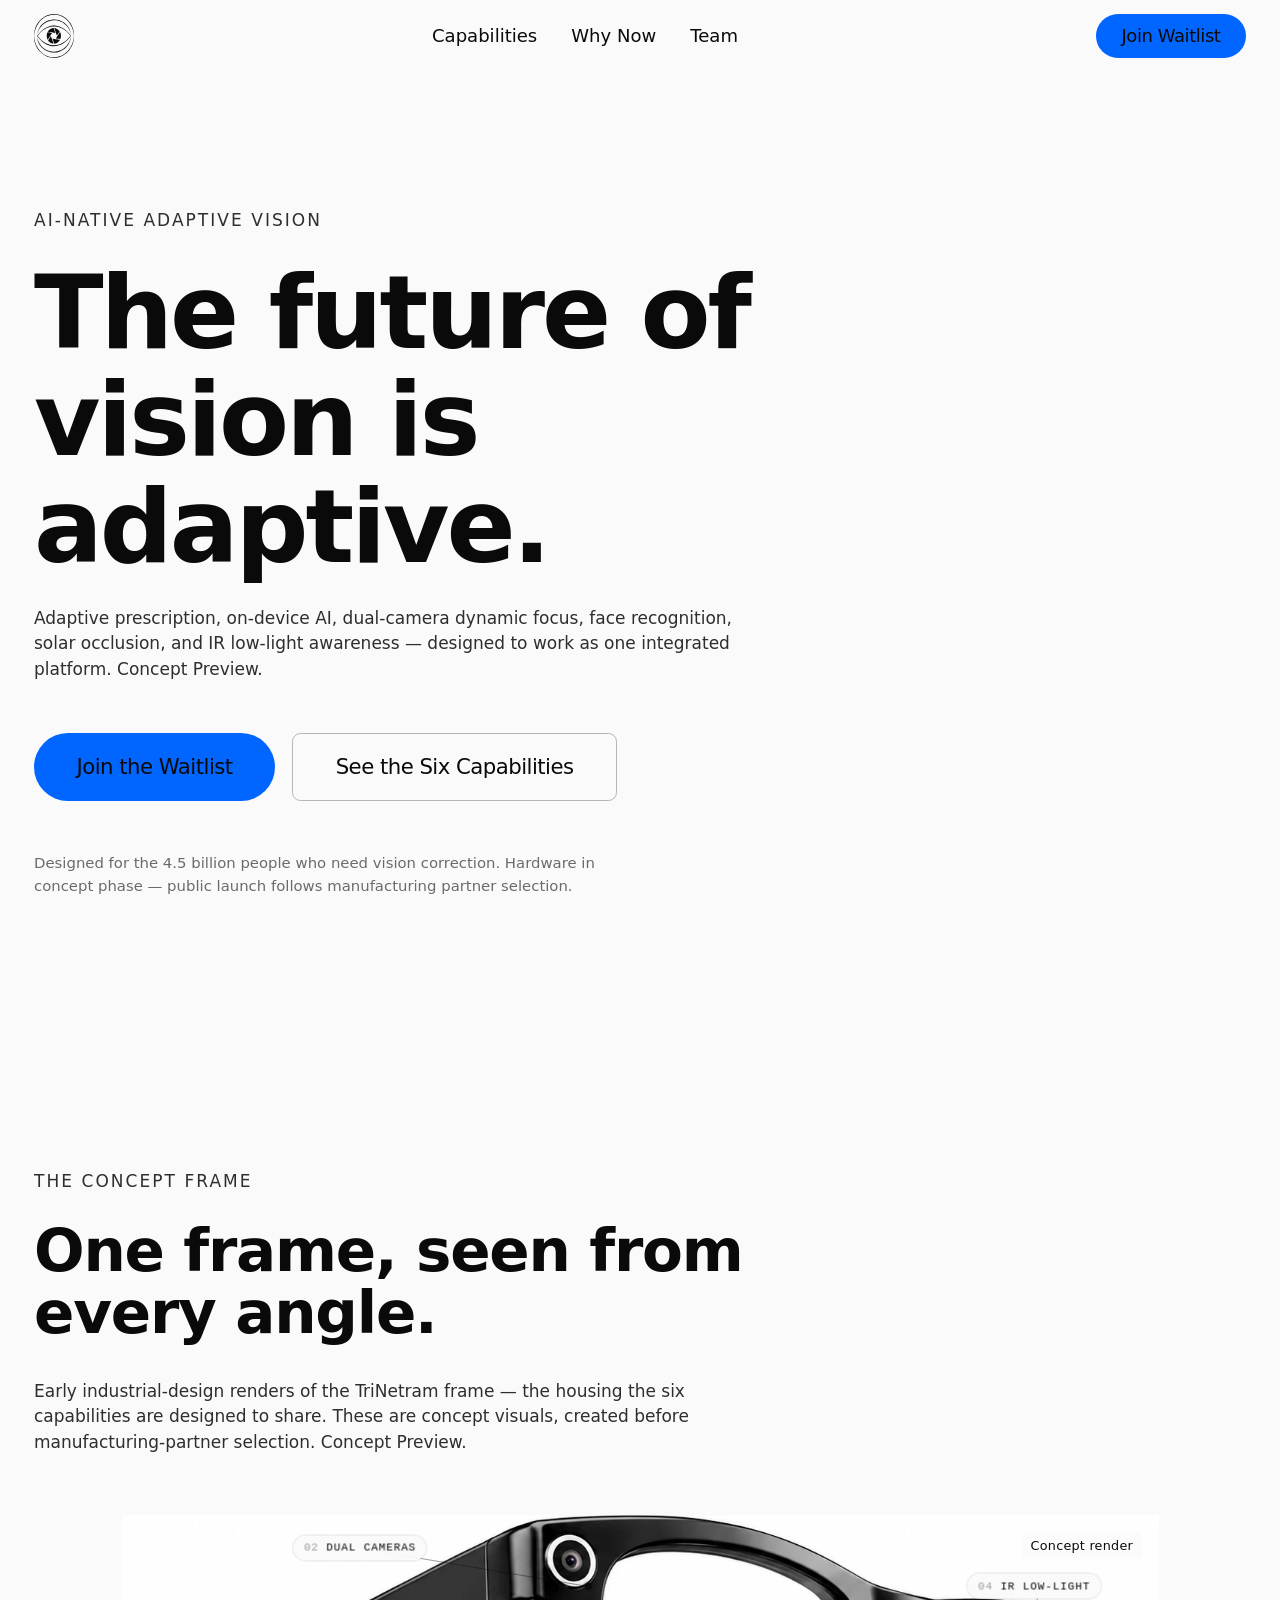
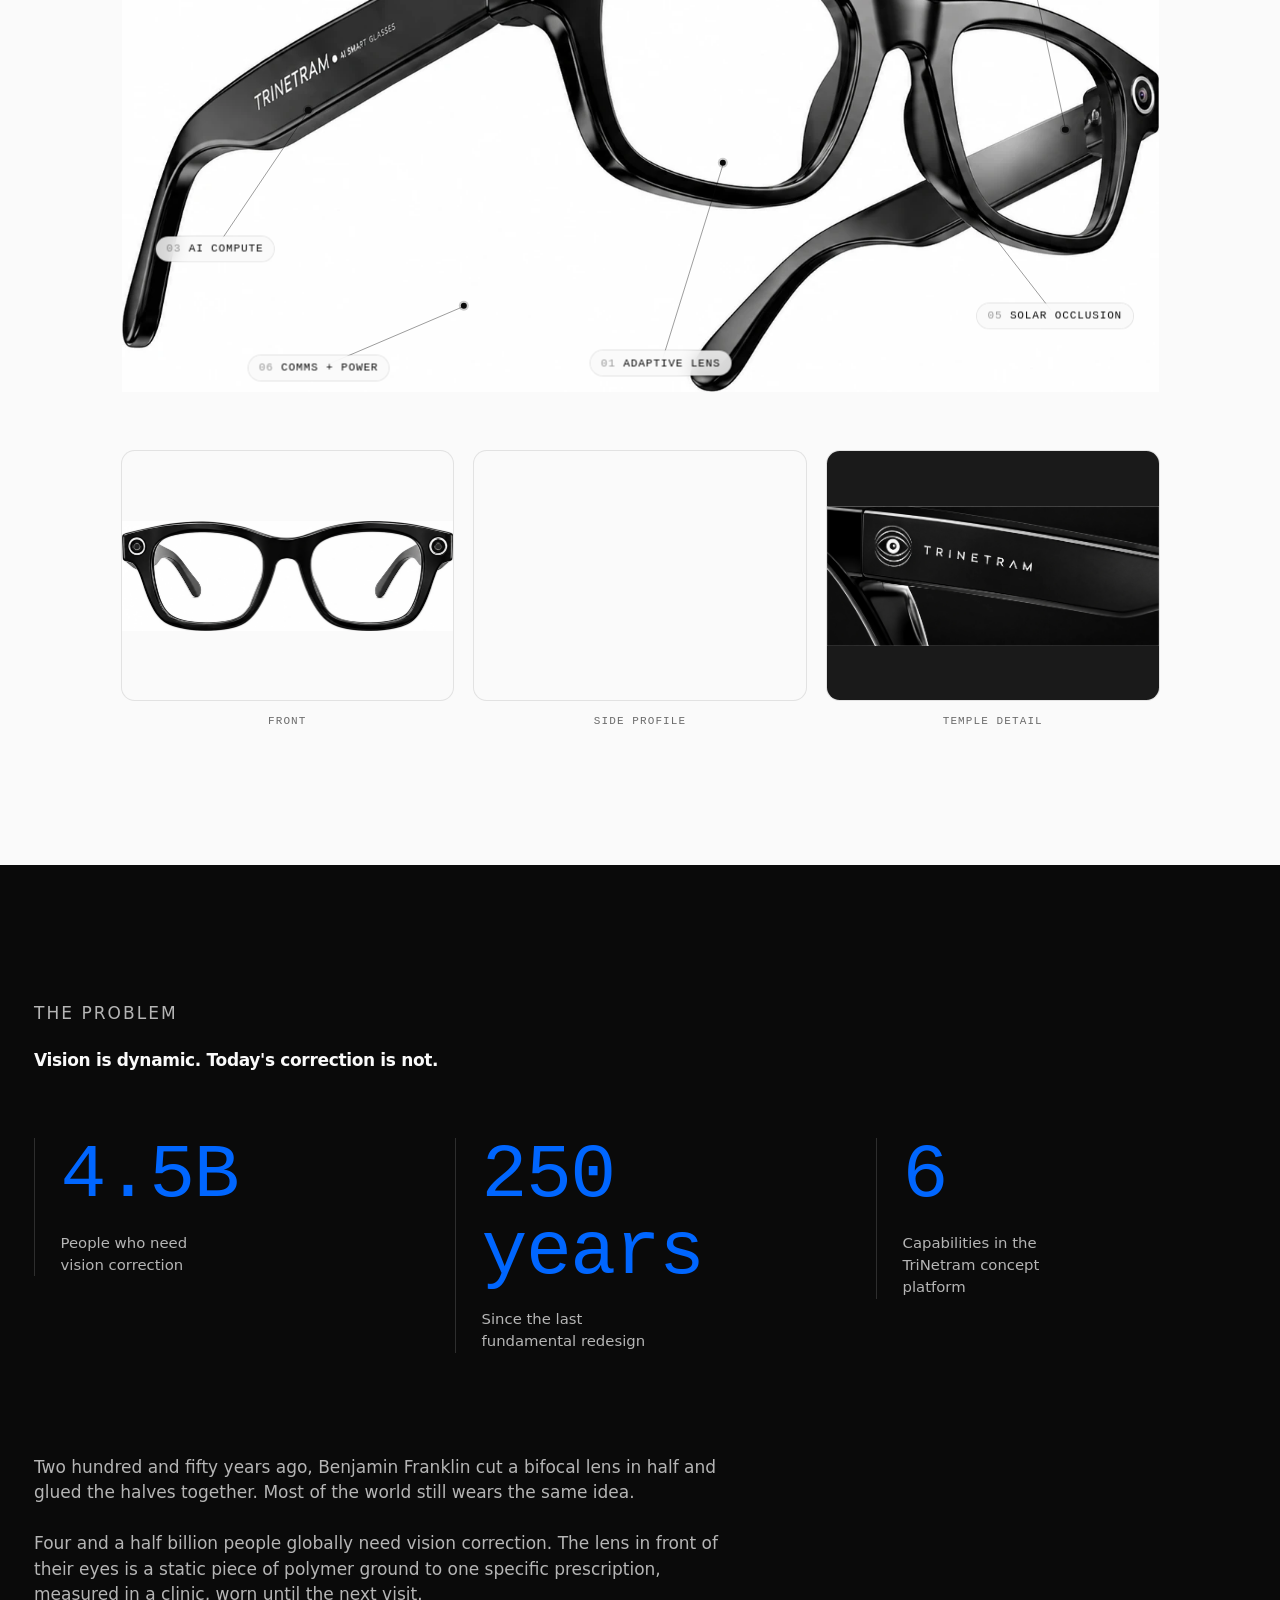
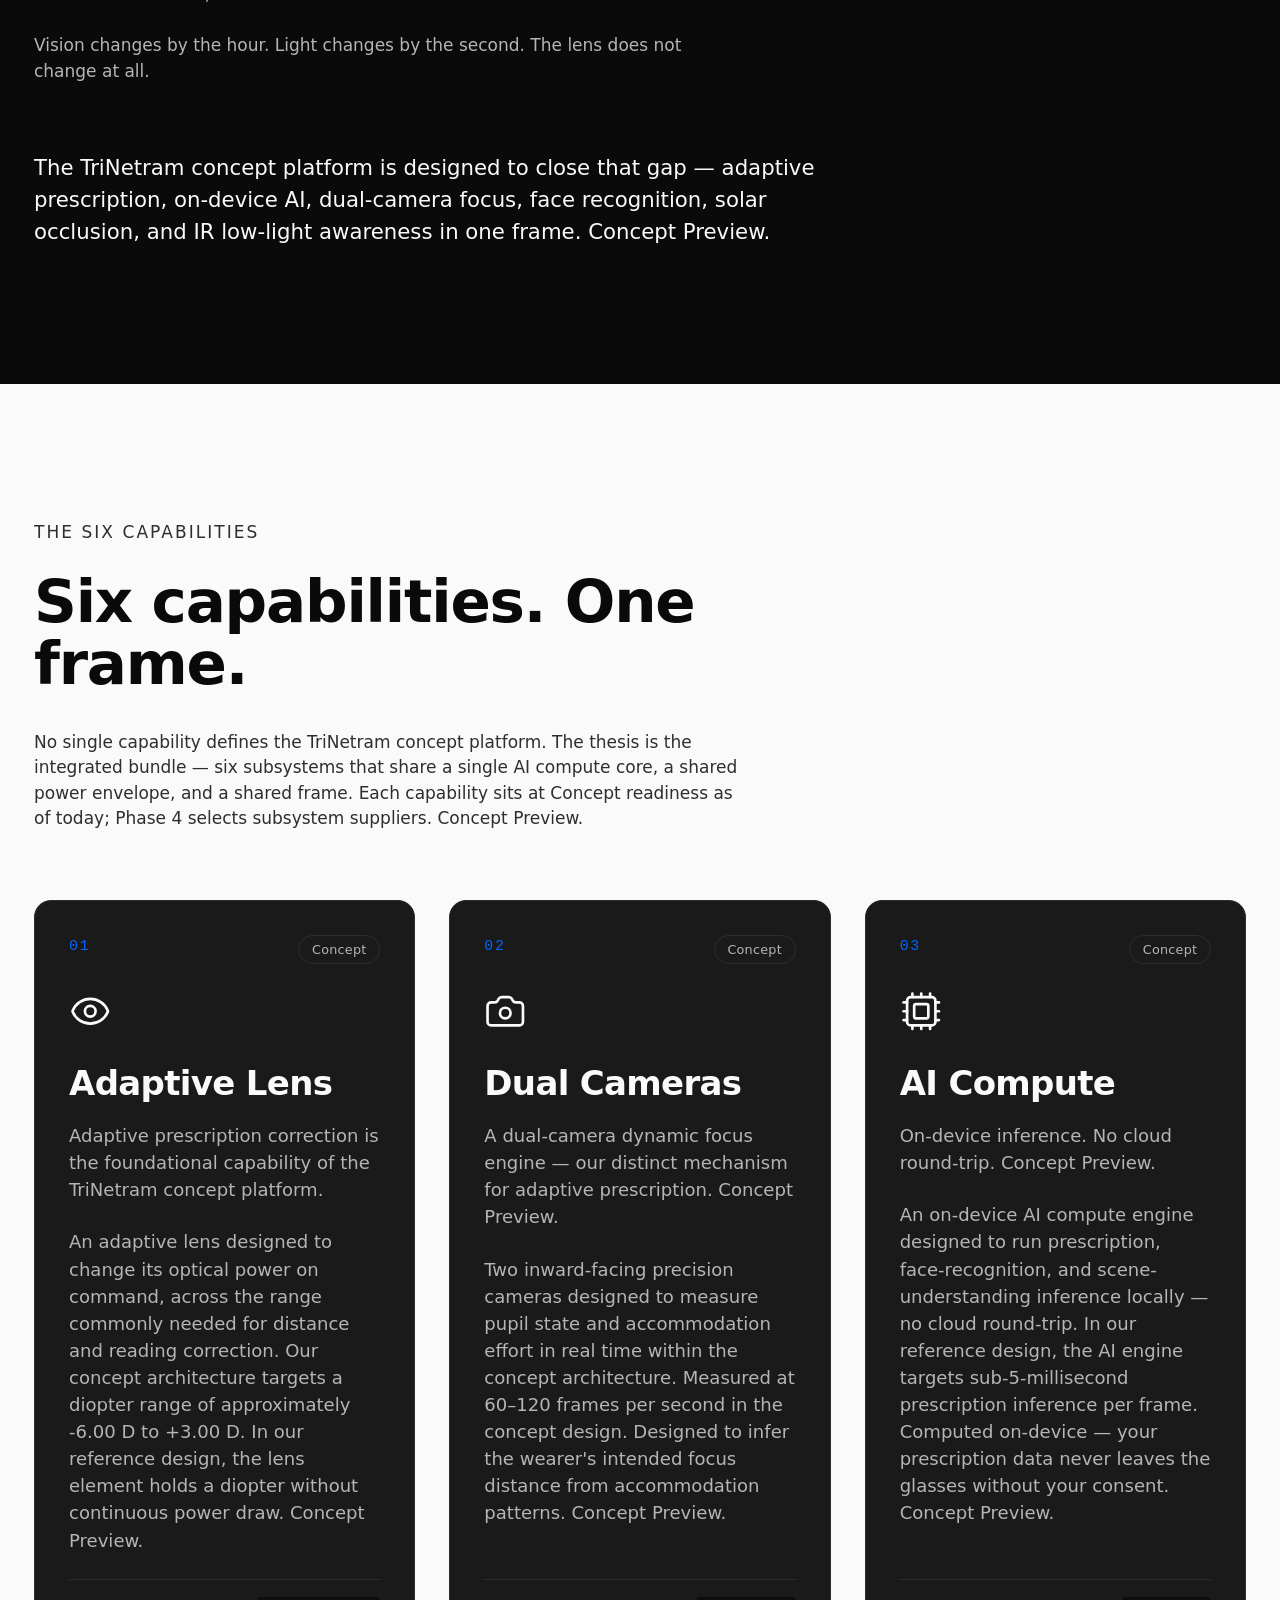
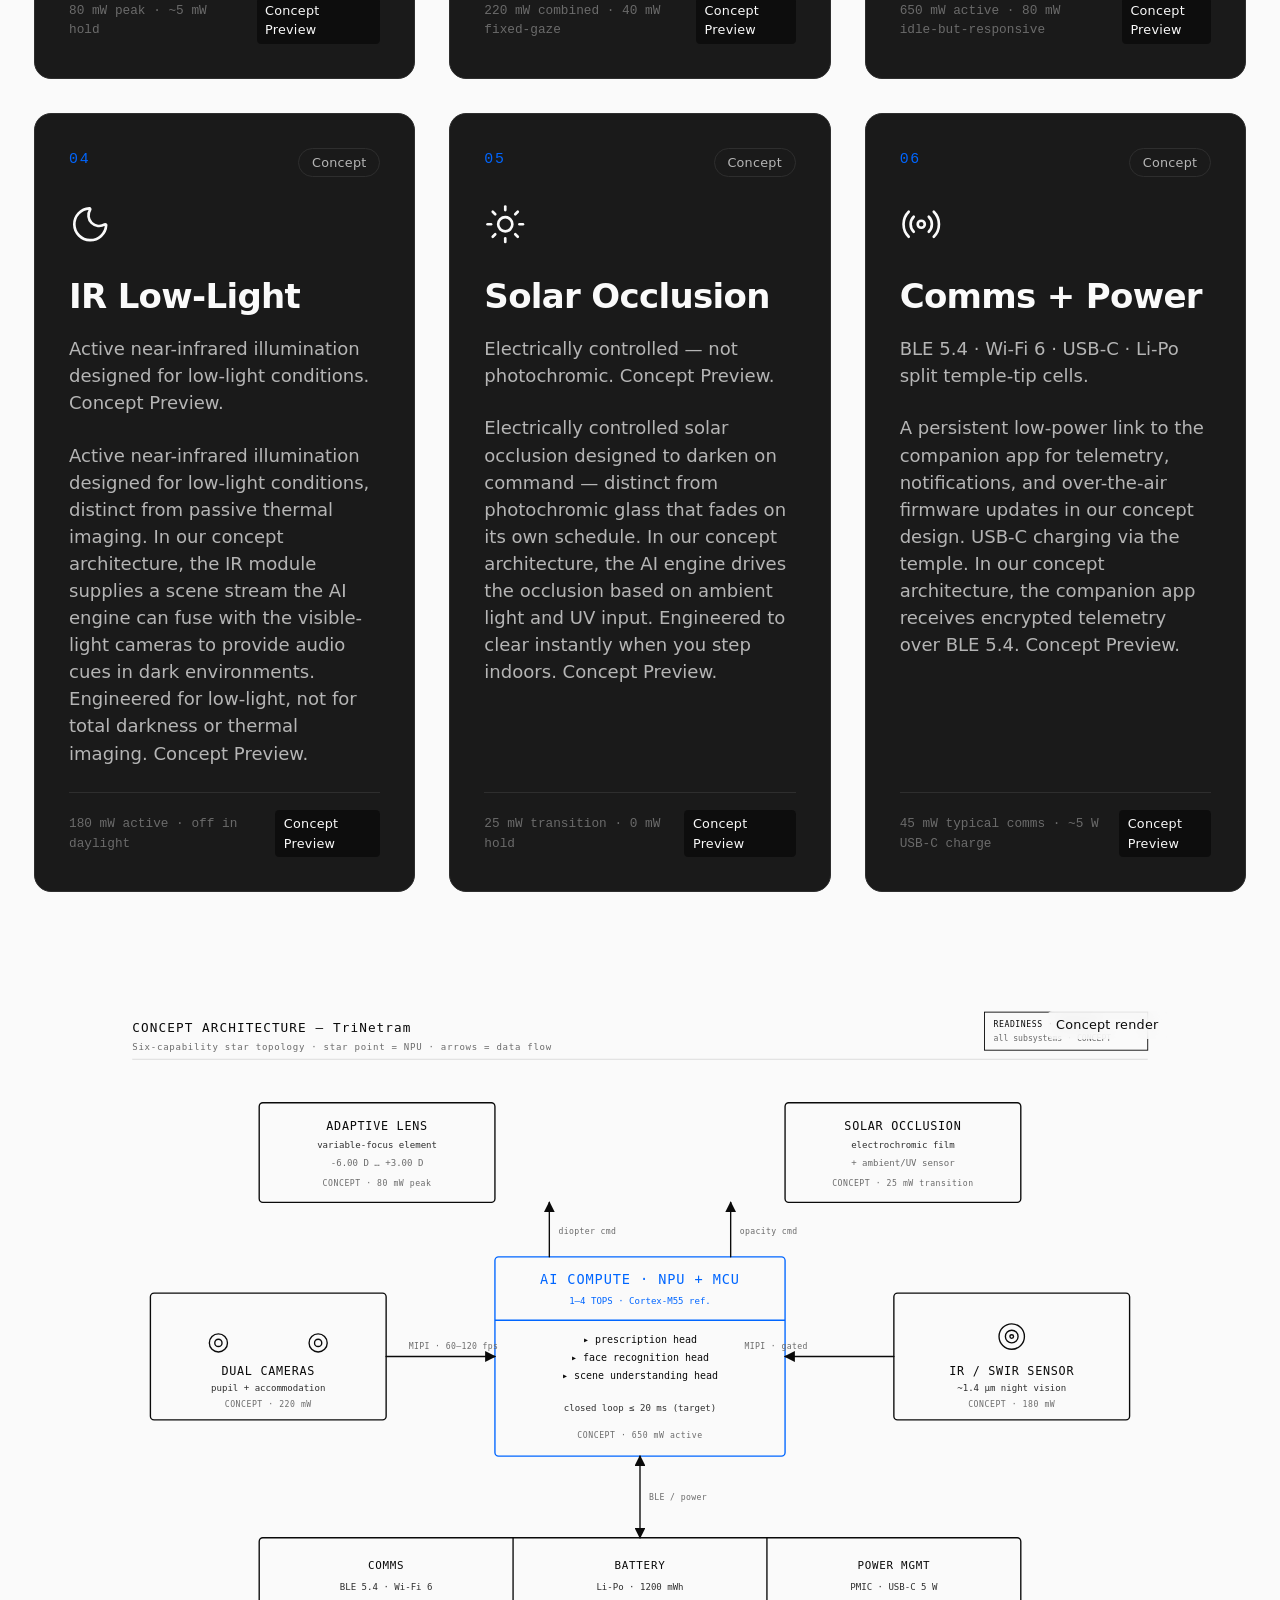
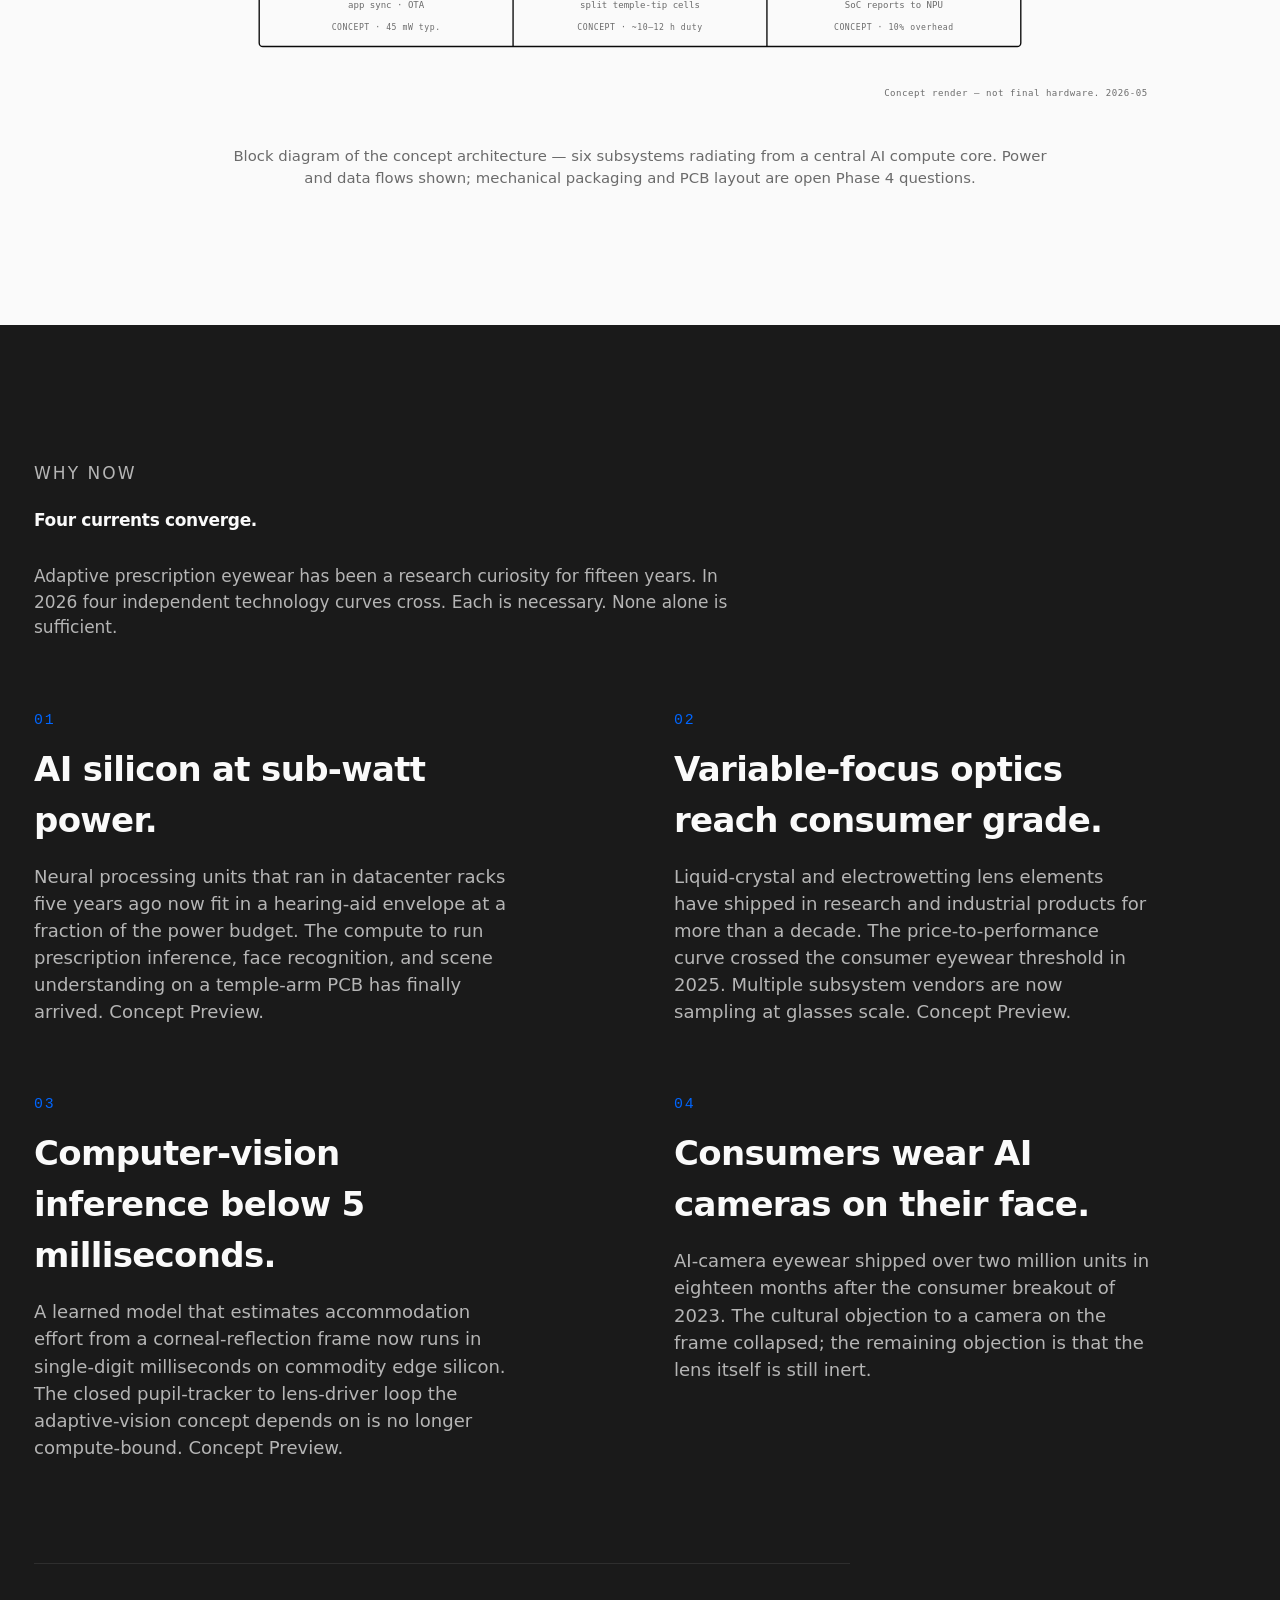
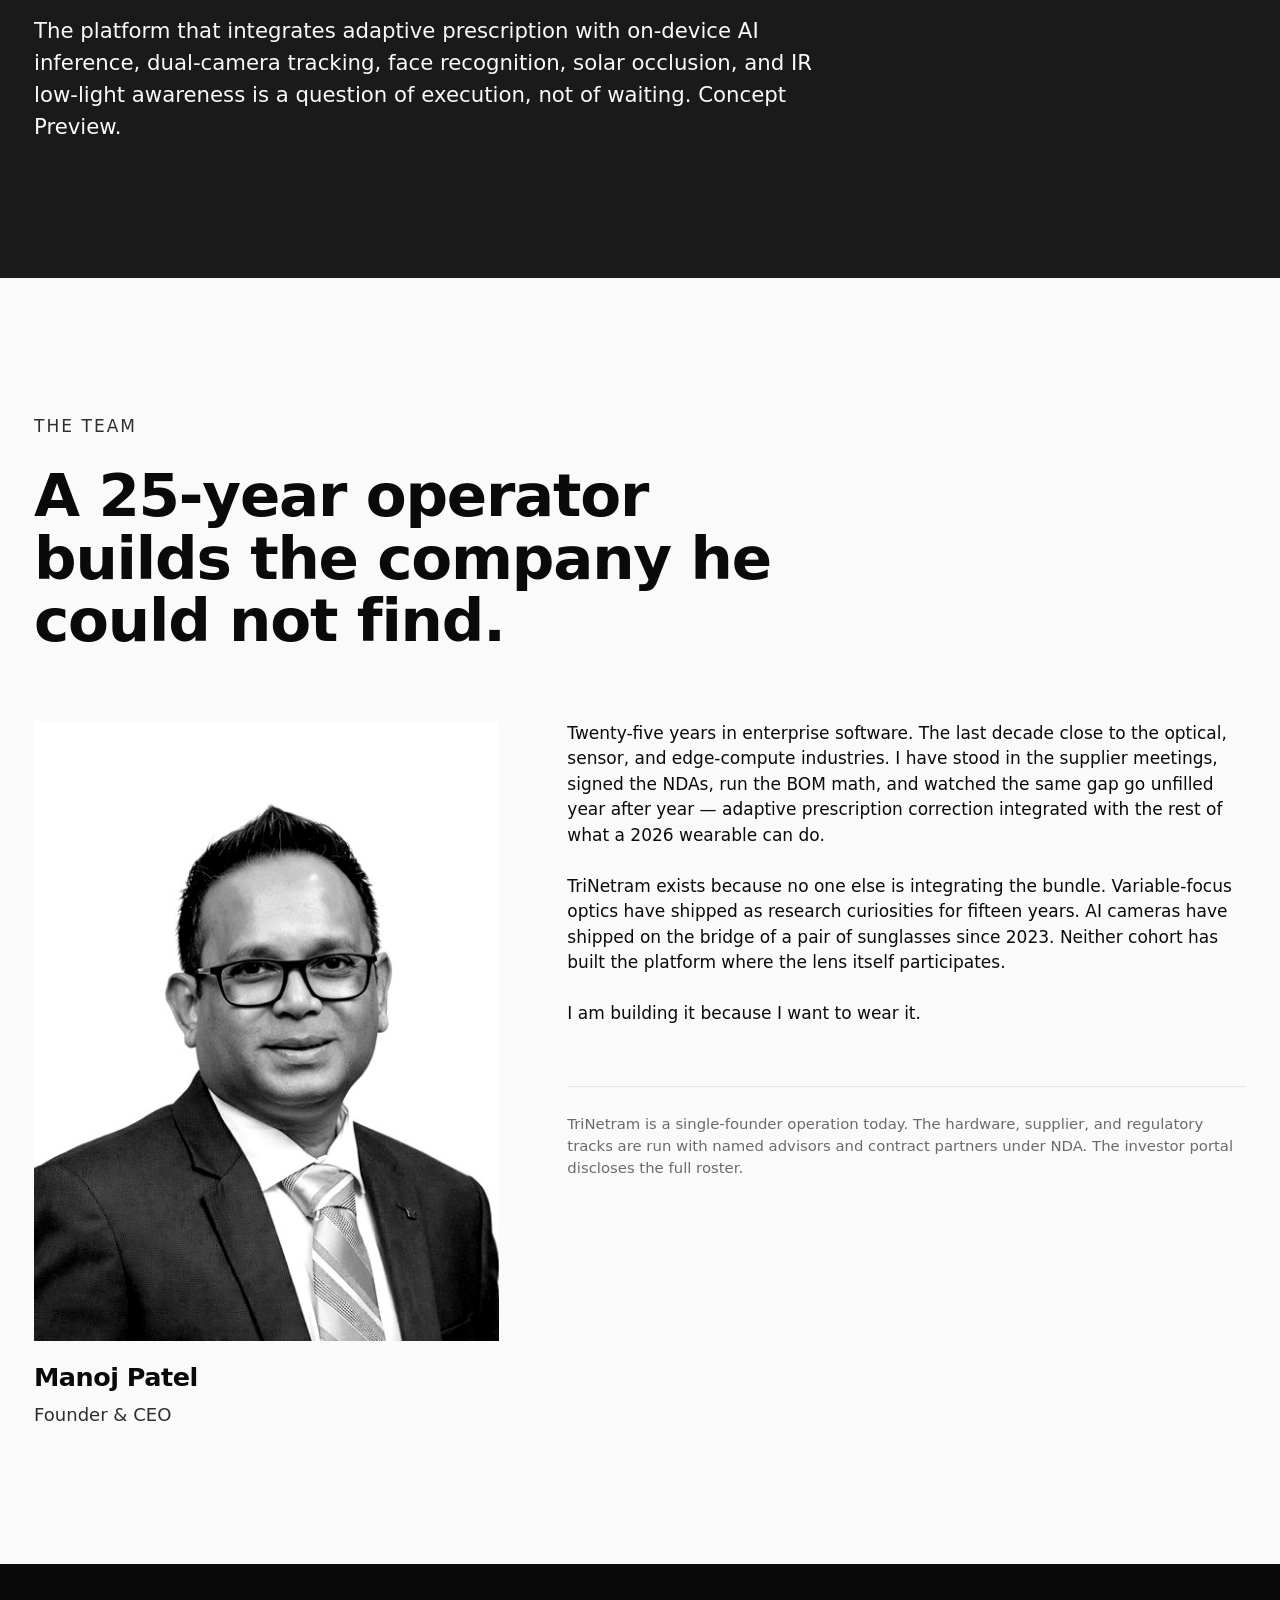
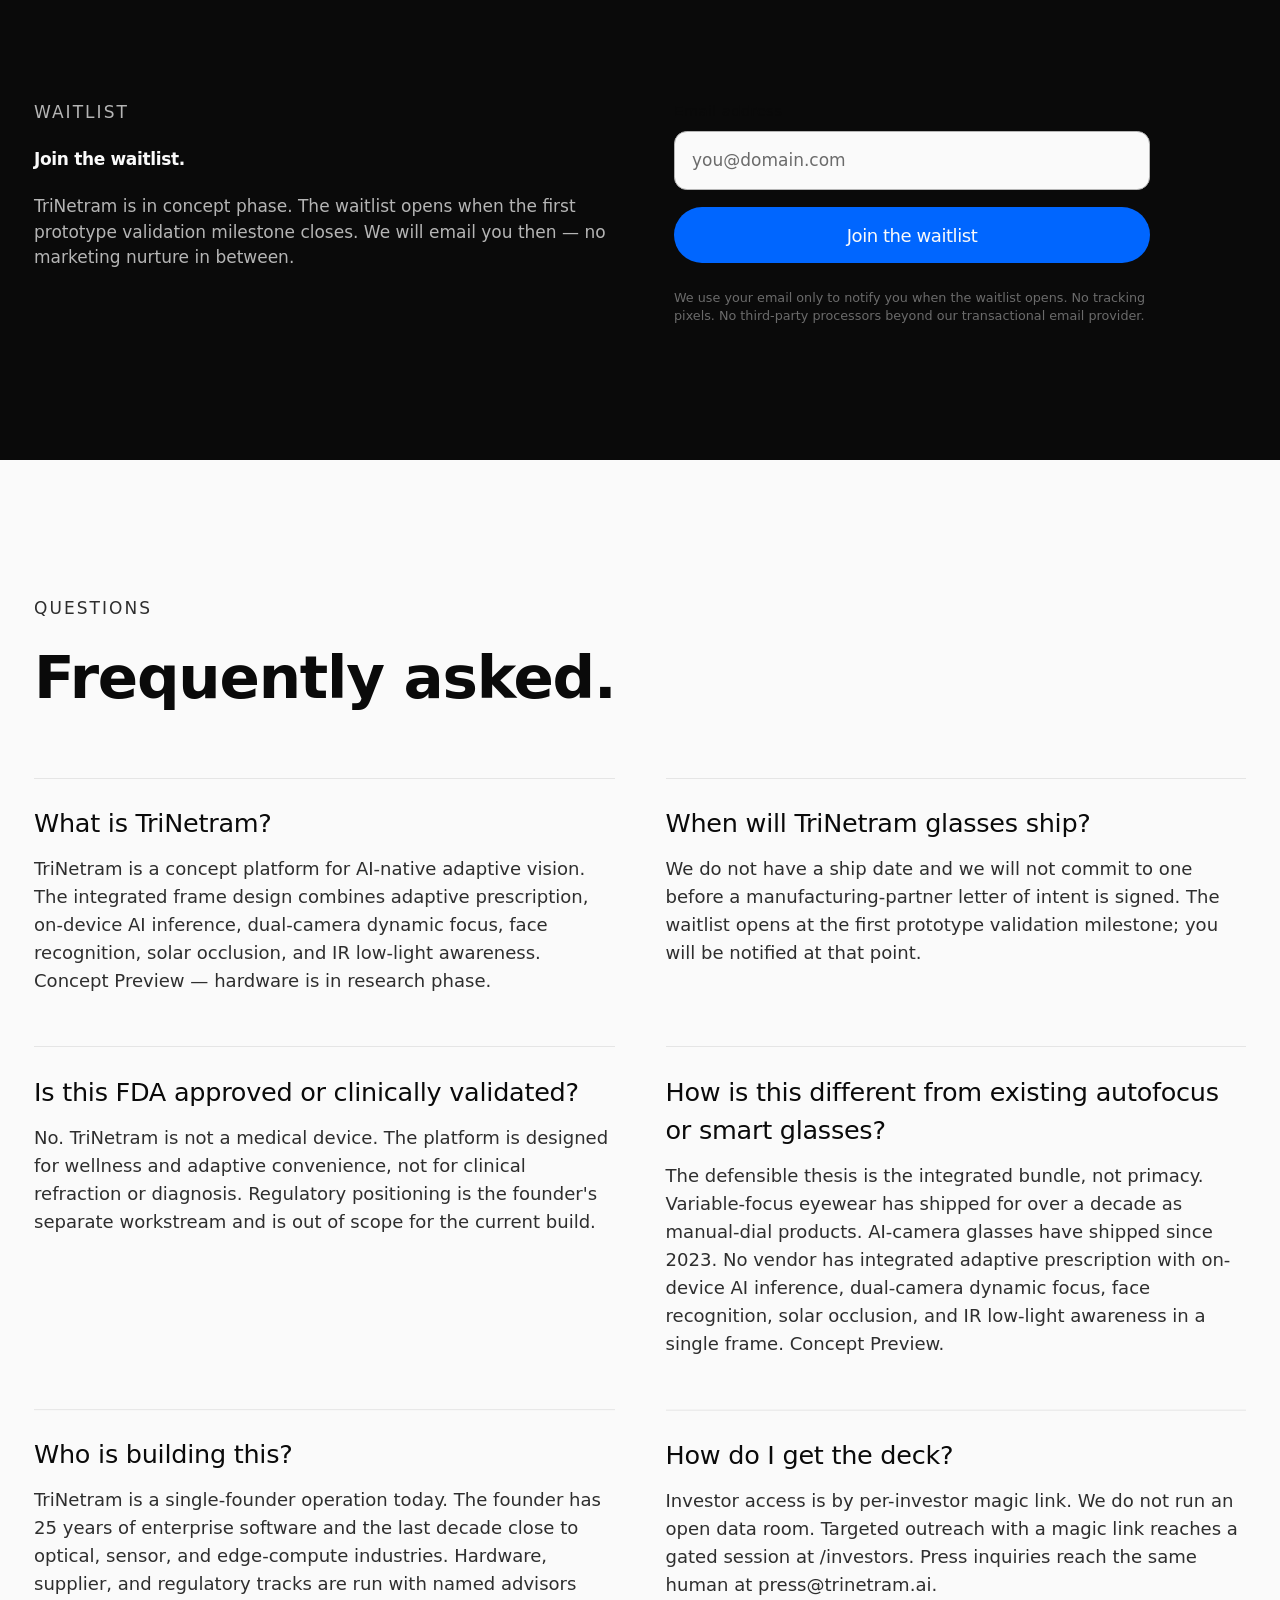
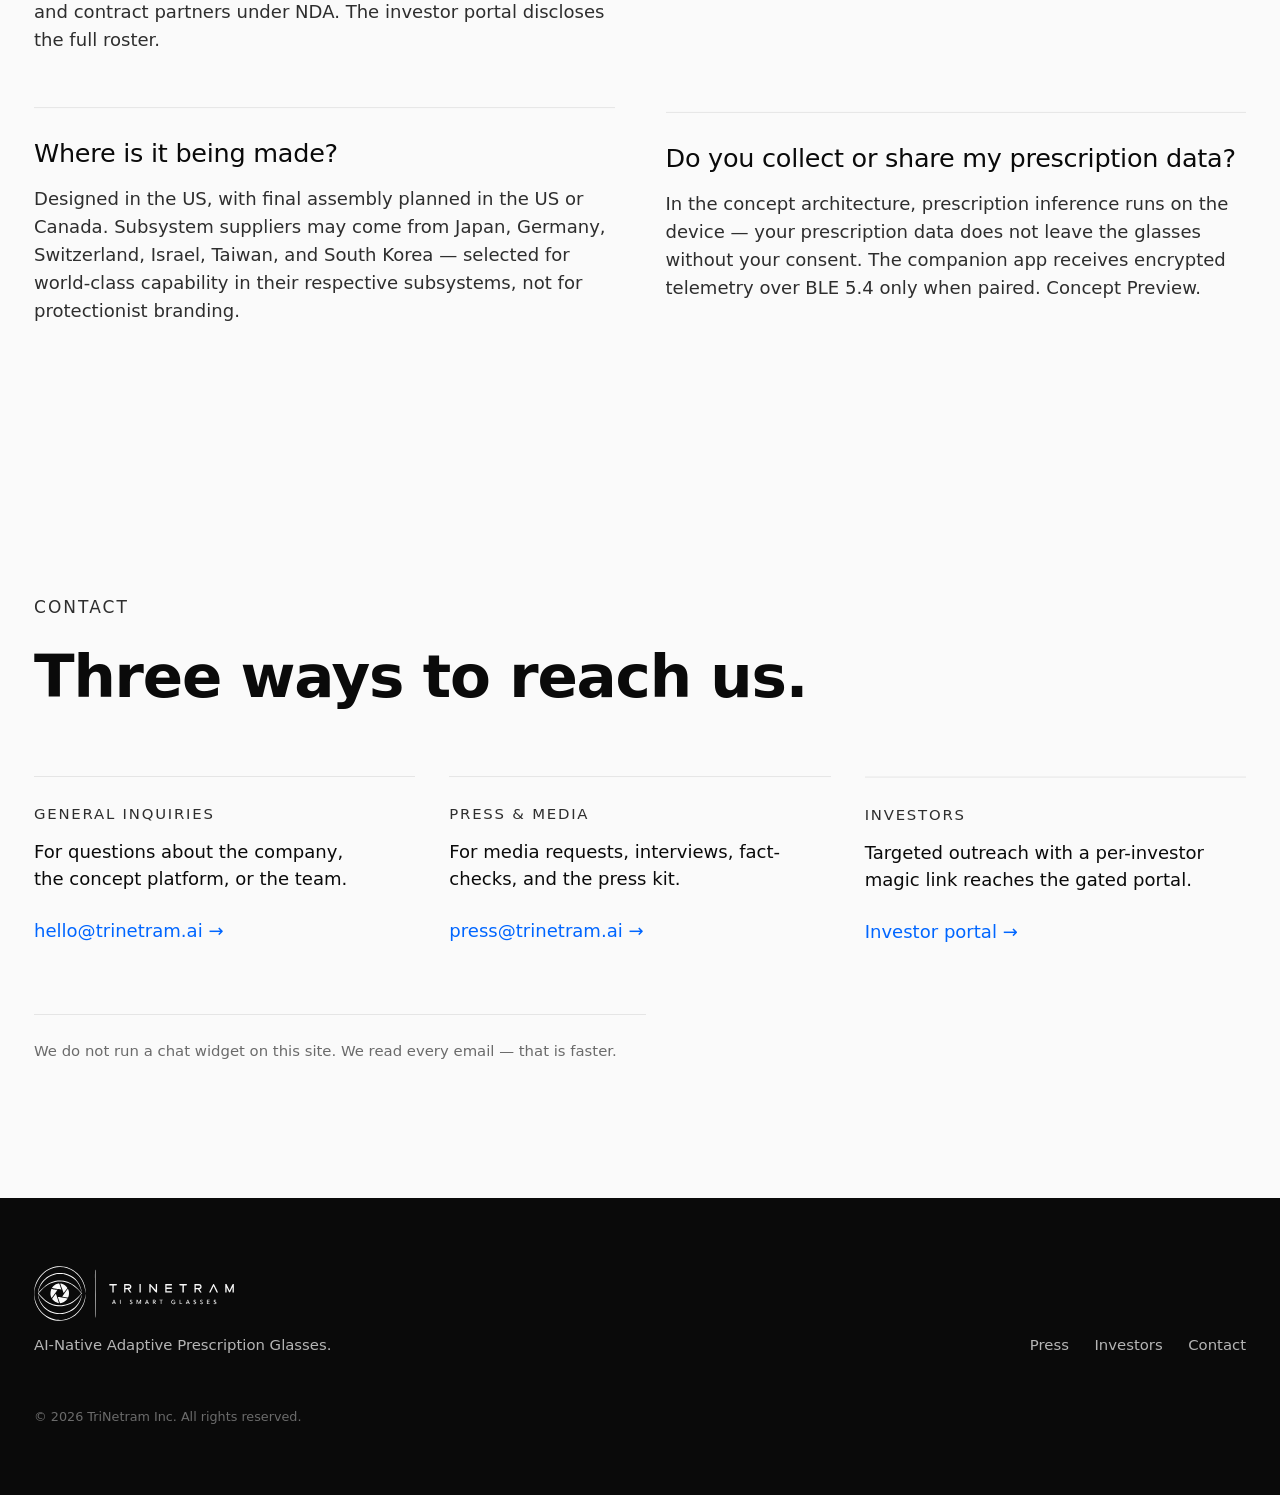
==== commit cfbcfaa8: "deploy: web@60f4395 from source main vinpatel/trinetram@60f4395bee8d879651bf82f27d311d8cd663b45e" ====
--- a/index.html
+++ b/index.html
@@ -1 +1 @@
-<!DOCTYPE html><html lang="en"><head><meta charSet="utf-8"/><meta name="viewport" content="width=device-width, initial-scale=1"/><link rel="preload" as="image" href="/trinetram-web-deploy/_next/static/media/logo-mark.0h~6bs570ffnj.svg"/><link rel="preload" as="image" href="/trinetram-web-deploy/_next/static/media/logo-lockup-dark.0w3f9yx6pfazu.svg"/><link rel="stylesheet" href="/trinetram-web-deploy/_next/static/chunks/13-6jll2ood_7.css" data-precedence="next"/><link rel="preload" as="script" fetchPriority="low" href="/trinetram-web-deploy/_next/static/chunks/0xygppuwg0_5h.js"/><script src="/trinetram-web-deploy/_next/static/chunks/0ex_r2f5qsm4d.js" async=""></script><script src="/trinetram-web-deploy/_next/static/chunks/060ru-fkz8gp..js" async=""></script><script src="/trinetram-web-deploy/_next/static/chunks/0e8zcgs8dp3b2.js" async=""></script><script src="/trinetram-web-deploy/_next/static/chunks/turbopack-14i3s7-32ry-v.js" async=""></script><script src="/trinetram-web-deploy/_next/static/chunks/01c1re9xi9ebi.js" async=""></script><script src="/trinetram-web-deploy/_next/static/chunks/0ujqc.dlxgnsk.js" async=""></script><script src="/trinetram-web-deploy/_next/static/chunks/0vr7-5.iwzmu6.js" async=""></script><script src="/trinetram-web-deploy/_next/static/chunks/0stkbz1d.8x2_.js" async=""></script><script src="/trinetram-web-deploy/_next/static/chunks/0li1_gh2ctmi6.js" async=""></script><script src="/trinetram-web-deploy/_next/static/chunks/0lur5ynsyd484.js" async=""></script><script src="/trinetram-web-deploy/_next/static/chunks/0_l522ldo0ncy.js" async=""></script><meta http-equiv="Content-Security-Policy" content="default-src &#x27;self&#x27;; script-src &#x27;self&#x27; &#x27;unsafe-inline&#x27; https://us.i.posthog.com https://va.vercel-scripts.com; style-src &#x27;self&#x27; &#x27;unsafe-inline&#x27;; img-src &#x27;self&#x27; data: https:; font-src &#x27;self&#x27; data:; connect-src &#x27;self&#x27; https://us.i.posthog.com https://va.vercel-scripts.com https://app.trinetram.ai; frame-ancestors &#x27;none&#x27;; base-uri &#x27;self&#x27;; form-action &#x27;self&#x27;; object-src &#x27;none&#x27;"/><meta http-equiv="Referrer-Policy" content="strict-origin-when-cross-origin"/><meta http-equiv="Permissions-Policy" content="camera=(), microphone=(), geolocation=(), interest-cohort=()"/><meta name="theme-color" content="#0A0A0A"/><meta name="color-scheme" content="light dark"/><title>TriNetram — The future of vision is adaptive.</title><meta name="description" content="AI-Native Adaptive Prescription Glasses."/><meta name="application-name" content="TriNetram"/><meta name="author" content="TriNetram Inc."/><link rel="manifest" href="/trinetram-web-deploy/manifest.webmanifest"/><meta name="robots" content="index, follow"/><meta property="og:title" content="TriNetram — The future of vision is adaptive."/><meta property="og:description" content="AI-Native Adaptive Prescription Glasses."/><meta property="og:url" content="https://vinpatel.github.io/trinetram-web-deploy/"/><meta property="og:site_name" content="TriNetram"/><meta property="og:image" content="http://localhost:3000/opengraph-image?3eaf0ebca5da02c0"/><meta property="og:image:type" content="image/png"/><meta property="og:image:width" content="1200"/><meta property="og:image:height" content="630"/><meta property="og:image:alt" content="TriNetram — AI-Native Adaptive Prescription Glasses · Concept Preview"/><meta property="og:type" content="website"/><meta name="twitter:card" content="summary_large_image"/><meta name="twitter:title" content="TriNetram"/><meta name="twitter:description" content="AI-Native Adaptive Prescription Glasses."/><meta name="twitter:image" content="http://localhost:3000/twitter-image?4c3caaf2ad276eb2"/><meta name="twitter:image:alt" content="TriNetram — AI-Native Adaptive Prescription Glasses · Concept Preview"/><meta name="twitter:image:type" content="image/png"/><meta name="twitter:image:width" content="1200"/><meta name="twitter:image:height" content="630"/><link rel="icon" href="/trinetram-web-deploy/icon.png?icon.0k83e5-u~ij7s.png" sizes="512x512" type="image/png"/><link rel="apple-touch-icon" href="/trinetram-web-deploy/apple-icon.png?apple-icon.0yqen.hxahb5a.png" sizes="180x180" type="image/png"/><script type="application/ld+json">{"@context":"https://schema.org","@type":"Organization","name":"TriNetram","legalName":"TriNetram Inc.","url":"https://vinpatel.github.io/trinetram-web-deploy","logo":"https://vinpatel.github.io/trinetram-web-deploy/icon-512.png","description":"Designed for the 4.5 billion people who need vision correction. Our concept architecture integrates adaptive prescription, on-device AI, dual-camera dynamic focus, face recognition, solar occlusion, and IR low-light awareness in a single frame. Concept Preview.","sameAs":[]}</script><script src="/trinetram-web-deploy/_next/static/chunks/03~yq9q893hmn.js" noModule=""></script></head><body><div hidden=""><!--$--><!--/$--></div><!--$!--><template data-dgst="BAILOUT_TO_CLIENT_SIDE_RENDERING"></template><!--/$--><nav aria-label="Primary" class="fixed top-0 inset-x-0 z-50 h-[72px] flex items-center bg-paper transition-colors duration-150"><div class="tn-container flex w-full items-center justify-between"><div class="flex items-center"><a aria-label="TriNetram — home" href="/trinetram-web-deploy/"><img src="/trinetram-web-deploy/_next/static/media/logo-mark.0h~6bs570ffnj.svg" role="img" alt="TriNetram" class="inline-block" style="width:40px;height:auto;min-width:40px" loading="eager" decoding="async"/></a></div><div class="hidden md:flex items-center gap-8"><a class="text-body text-ink hover:text-graphite-700" href="/trinetram-web-deploy/#capabilities">Capabilities</a><a class="text-body text-ink hover:text-graphite-700" href="/trinetram-web-deploy/#why-now">Why Now</a><a class="text-body text-ink hover:text-graphite-700" href="/trinetram-web-deploy/#team">Team</a></div><div class="flex items-center gap-3"><a href="/trinetram-web-deploy/#waitlist"><button type="button" class="inline-flex items-center justify-center font-medium tracking-tight transition-colors duration-150 ease-out disabled:pointer-events-none disabled:opacity-50 focus-visible:outline-2 focus-visible:outline-offset-2 focus-visible:outline-lens bg-lens hover:opacity-90 rounded-full h-[44px] px-6 text-body">Join Waitlist</button></a></div></div></nav><main class="pt-[72px]"><script type="application/ld+json">{"@context":"https://schema.org","@type":"Product","name":"TriNetram","brand":{"@type":"Brand","name":"TriNetram"},"description":"TriNetram is a concept platform for AI-native adaptive vision. The integrated frame design combines adaptive prescription, on-device AI inference, dual-camera dynamic focus, face recognition, solar occlusion, and IR low-light awareness. Concept Preview.","image":"https://vinpatel.github.io/trinetram-web-deploy/glasses-showcase.webp","category":"Eyewear","additionalProperty":[{"@type":"PropertyValue","name":"readinessState","value":"Concept"},{"@type":"PropertyValue","name":"capabilities","value":"Adaptive Lens, Dual Cameras, AI Compute, IR Low-Light, Solar Occlusion, Comms+Power"}]}</script><script type="application/ld+json">{"@context":"https://schema.org","@type":"FAQPage","mainEntity":[{"@type":"Question","name":"What is TriNetram?","acceptedAnswer":{"@type":"Answer","text":"TriNetram is a concept platform for AI-native adaptive vision. The integrated frame design combines adaptive prescription, on-device AI inference, dual-camera dynamic focus, face recognition, solar occlusion, and IR low-light awareness. Concept Preview — hardware is in research phase."}},{"@type":"Question","name":"When will TriNetram glasses ship?","acceptedAnswer":{"@type":"Answer","text":"We do not have a ship date and we will not commit to one before a manufacturing-partner letter of intent is signed. The waitlist opens at the first prototype validation milestone; you will be notified at that point."}},{"@type":"Question","name":"Is this FDA approved or clinically validated?","acceptedAnswer":{"@type":"Answer","text":"No. TriNetram is not a medical device. The platform is designed for wellness and adaptive convenience, not for clinical refraction or diagnosis. Regulatory positioning is the founder's separate workstream and is out of scope for the current build."}},{"@type":"Question","name":"How is this different from existing autofocus or smart glasses?","acceptedAnswer":{"@type":"Answer","text":"The defensible thesis is the integrated bundle, not primacy. Variable-focus eyewear has shipped for over a decade as manual-dial products. AI-camera glasses have shipped since 2023. No vendor has integrated adaptive prescription with on-device AI inference, dual-camera dynamic focus, face recognition, solar occlusion, and IR low-light awareness in a single frame. Concept Preview."}},{"@type":"Question","name":"Who is building this?","acceptedAnswer":{"@type":"Answer","text":"TriNetram is a single-founder operation today. The founder has 25 years of enterprise software and the last decade close to optical, sensor, and edge-compute industries. Hardware, supplier, and regulatory tracks are run with named advisors and contract partners under NDA. The investor portal discloses the full roster."}},{"@type":"Question","name":"How do I get the deck?","acceptedAnswer":{"@type":"Answer","text":"Investor access is by per-investor magic link. We do not run an open data room. Targeted outreach with a magic link reaches a gated session at /investors. Press inquiries reach the same human at press@trinetram.ai."}},{"@type":"Question","name":"Where is it being made?","acceptedAnswer":{"@type":"Answer","text":"Designed in the US, with final assembly planned in the US or Canada. Subsystem suppliers may come from Japan, Germany, Switzerland, Israel, Taiwan, and South Korea — selected for world-class capability in their respective subsystems, not for protectionist branding."}},{"@type":"Question","name":"Do you collect or share my prescription data?","acceptedAnswer":{"@type":"Answer","text":"In the concept architecture, prescription inference runs on the device — your prescription data does not leave the glasses without your consent. The companion app receives encrypted telemetry over BLE 5.4 only when paired. Concept Preview."}}]}</script><section aria-labelledby="hero-eyebrow" class="py-16 md:py-24 lg:py-32 bg-paper text-ink relative overflow-hidden pt-32 pb-24 md:pt-40 md:pb-32" id="hero"><div class="tn-container relative z-10"><div style="opacity:0;transform:translateY(16px)"><p id="hero-eyebrow" class="font-medium uppercase tracking-[0.12em] text-graphite-700 mb-6">AI-Native Adaptive Vision</p></div><div style="opacity:0;transform:translateY(16px)"><h1 class="tracking-[-0.03em] font-semibold leading-[1.05] mb-6 max-w-4xl text-display-3 md:text-display-2 lg:text-display-1">The future of vision is adaptive.</h1></div><div style="opacity:0;transform:translateY(16px)"><div class="leading-[1.5] max-w-2xl mb-12 text-graphite-700">Adaptive prescription, on-device AI, dual-camera dynamic focus, face recognition, solar occlusion, and IR low-light awareness — designed to work as one integrated platform. Concept Preview.</div></div><div style="opacity:0;transform:translateY(16px)"><div class="mb-12 flex flex-col items-start gap-4 sm:flex-row"><a href="/trinetram-web-deploy/#waitlist"><button type="button" class="inline-flex items-center justify-center font-medium tracking-tight transition-colors duration-150 ease-out disabled:pointer-events-none disabled:opacity-50 focus-visible:outline-2 focus-visible:outline-offset-2 focus-visible:outline-lens bg-lens hover:opacity-90 rounded-full h-16 px-10 text-body-lg">Join the Waitlist</button></a><a href="/trinetram-web-deploy/#capabilities"><button type="button" class="inline-flex items-center justify-center font-medium tracking-tight transition-colors duration-150 ease-out disabled:pointer-events-none disabled:opacity-50 focus-visible:outline-2 focus-visible:outline-offset-2 focus-visible:outline-lens bg-transparent border border-graphite-300 hover:bg-graphite-100 rounded-lg h-16 px-10 text-body-lg">See the Six Capabilities</button></a></div></div><div style="opacity:0;transform:translateY(16px)"><p class="max-w-xl text-caption text-graphite-500">Designed for the 4.5 billion people who need vision correction. Hardware in concept phase — public launch follows manufacturing partner selection.</p></div></div></section><section aria-labelledby="prototype-eyebrow" class="py-16 md:py-24 lg:py-32 bg-paper text-ink overflow-hidden" id="prototype"><div class="tn-container"><div style="opacity:0;transform:translateY(16px)"><p id="prototype-eyebrow" class="font-medium uppercase tracking-[0.12em] text-graphite-700 mb-6">The Concept Frame</p></div><div style="opacity:0;transform:translateY(16px)"><h2 class="text-display-3 tracking-[-0.02em] font-semibold leading-[1.05] mb-8 max-w-3xl">One frame, seen from every angle.</h2></div><div style="opacity:0;transform:translateY(16px)"><div class="leading-[1.5] mb-14 max-w-2xl text-graphite-700">Early industrial-design renders of the TriNetram frame — the housing the six capabilities are designed to share. These are concept visuals, created before manufacturing-partner selection. Concept Preview.</div></div></div><div style="opacity:0;transform:translateY(16px)"><figure class="relative mx-auto w-full max-w-5xl px-6"><div class="relative aspect-[1389/639] w-full"><img src="/trinetram-web-deploy/glasses-showcase.webp" alt="TriNetram concept render — matte-black frame at a three-quarter angle, annotated with the six capability subsystems." decoding="async" loading="lazy" class="absolute inset-0 h-full w-full object-contain"/><svg class="pointer-events-none absolute inset-0 h-full w-full" viewBox="0 0 1000 461" preserveAspectRatio="none" aria-hidden="true"><title>Feature callout leaders</title><line x1="580" y1="239.72" x2="520" y2="433.34" stroke="#0A0A0A" stroke-opacity="0.4" stroke-width="1" vector-effect="non-scaling-stroke"></line><line x1="450" y1="69.14999999999999" x2="230" y2="32.27" stroke="#0A0A0A" stroke-opacity="0.4" stroke-width="1" vector-effect="non-scaling-stroke"></line><line x1="180" y1="189.01" x2="90" y2="322.7" stroke="#0A0A0A" stroke-opacity="0.4" stroke-width="1" vector-effect="non-scaling-stroke"></line><line x1="910" y1="207.45000000000002" x2="880" y2="69.14999999999999" stroke="#0A0A0A" stroke-opacity="0.4" stroke-width="1" vector-effect="non-scaling-stroke"></line><line x1="800" y1="258.16" x2="900" y2="387.24" stroke="#0A0A0A" stroke-opacity="0.4" stroke-width="1" vector-effect="non-scaling-stroke"></line><line x1="330" y1="378.02" x2="190" y2="437.95" stroke="#0A0A0A" stroke-opacity="0.4" stroke-width="1" vector-effect="non-scaling-stroke"></line></svg><div class="pointer-events-none absolute inset-0"><span class="-translate-x-1/2 -translate-y-1/2 absolute block h-1.5 w-1.5 rounded-full bg-ink ring-2 ring-ink/20" style="left:58%;top:52%"></span><span class="-translate-x-1/2 -translate-y-1/2 absolute whitespace-nowrap rounded-full bg-paper/85 px-2.5 py-1 font-mono text-[10px] text-ink uppercase tracking-[0.08em] ring-1 ring-ink/10 backdrop-blur-sm md:text-[11px]" style="left:52%;top:94%"><span class="text-ink/40">01</span> <!-- -->Adaptive Lens</span></div><div class="pointer-events-none absolute inset-0"><span class="-translate-x-1/2 -translate-y-1/2 absolute block h-1.5 w-1.5 rounded-full bg-ink ring-2 ring-ink/20" style="left:45%;top:15%"></span><span class="-translate-x-1/2 -translate-y-1/2 absolute whitespace-nowrap rounded-full bg-paper/85 px-2.5 py-1 font-mono text-[10px] text-ink uppercase tracking-[0.08em] ring-1 ring-ink/10 backdrop-blur-sm md:text-[11px]" style="left:23%;top:7%"><span class="text-ink/40">02</span> <!-- -->Dual Cameras</span></div><div class="pointer-events-none absolute inset-0"><span class="-translate-x-1/2 -translate-y-1/2 absolute block h-1.5 w-1.5 rounded-full bg-ink ring-2 ring-ink/20" style="left:18%;top:41%"></span><span class="-translate-x-1/2 -translate-y-1/2 absolute whitespace-nowrap rounded-full bg-paper/85 px-2.5 py-1 font-mono text-[10px] text-ink uppercase tracking-[0.08em] ring-1 ring-ink/10 backdrop-blur-sm md:text-[11px]" style="left:9%;top:70%"><span class="text-ink/40">03</span> <!-- -->AI Compute</span></div><div class="pointer-events-none absolute inset-0"><span class="-translate-x-1/2 -translate-y-1/2 absolute block h-1.5 w-1.5 rounded-full bg-ink ring-2 ring-ink/20" style="left:91%;top:45%"></span><span class="-translate-x-1/2 -translate-y-1/2 absolute whitespace-nowrap rounded-full bg-paper/85 px-2.5 py-1 font-mono text-[10px] text-ink uppercase tracking-[0.08em] ring-1 ring-ink/10 backdrop-blur-sm md:text-[11px]" style="left:88%;top:15%"><span class="text-ink/40">04</span> <!-- -->IR Low-Light</span></div><div class="pointer-events-none absolute inset-0"><span class="-translate-x-1/2 -translate-y-1/2 absolute block h-1.5 w-1.5 rounded-full bg-ink ring-2 ring-ink/20" style="left:80%;top:56%"></span><span class="-translate-x-1/2 -translate-y-1/2 absolute whitespace-nowrap rounded-full bg-paper/85 px-2.5 py-1 font-mono text-[10px] text-ink uppercase tracking-[0.08em] ring-1 ring-ink/10 backdrop-blur-sm md:text-[11px]" style="left:90%;top:84%"><span class="text-ink/40">05</span> <!-- -->Solar Occlusion</span></div><div class="pointer-events-none absolute inset-0"><span class="-translate-x-1/2 -translate-y-1/2 absolute block h-1.5 w-1.5 rounded-full bg-ink ring-2 ring-ink/20" style="left:33%;top:82%"></span><span class="-translate-x-1/2 -translate-y-1/2 absolute whitespace-nowrap rounded-full bg-paper/85 px-2.5 py-1 font-mono text-[10px] text-ink uppercase tracking-[0.08em] ring-1 ring-ink/10 backdrop-blur-sm md:text-[11px]" style="left:19%;top:95%"><span class="text-ink/40">06</span> <!-- -->Comms + Power</span></div><div role="note" aria-label="Concept render" class="absolute top-4 right-4 z-10 inline-block font-medium tracking-[0.02em] px-2 py-1 rounded-sm md:text-micro text-ink bg-paper/80 backdrop-blur-sm">Concept render</div></div></figure></div><div class="mx-auto mt-10 grid w-full max-w-5xl grid-cols-3 gap-3 px-6 md:mt-14 md:gap-5"><div style="opacity:0;transform:translateY(16px)"><figure class="group"><div class="overflow-hidden rounded-xl ring-1 ring-ink/10 bg-paper"><figure class="relative w-full overflow-hidden aspect-[4/3]"><img src="/trinetram-web-deploy/glasses-front.webp" alt="TriNetram concept render — front-on view of the matte-black frame." loading="lazy" decoding="async" class="h-full w-full object-contain object-center"/></figure></div><figcaption class="mt-3 text-center font-mono text-[11px] text-graphite-500 uppercase tracking-[0.1em]">Front</figcaption></figure></div><div style="opacity:0;transform:translateY(16px)"><figure class="group"><div class="overflow-hidden rounded-xl ring-1 ring-ink/10 bg-paper"><figure class="relative w-full overflow-hidden aspect-[4/3]"><img src="/trinetram-web-deploy/glasses-side.webp" alt="TriNetram concept render — side profile of the frame with temple branding." loading="lazy" decoding="async" class="h-full w-full object-contain object-center"/></figure></div><figcaption class="mt-3 text-center font-mono text-[11px] text-graphite-500 uppercase tracking-[0.1em]">Side profile</figcaption></figure></div><div style="opacity:0;transform:translateY(16px)"><figure class="group"><div class="overflow-hidden rounded-xl ring-1 ring-ink/10 bg-graphite-900"><figure class="relative w-full overflow-hidden aspect-[4/3]"><img src="/trinetram-web-deploy/glasses-engraving.webp" alt="TriNetram concept render — close-up of the engraving on the temple." loading="lazy" decoding="async" class="h-full w-full object-contain object-center"/></figure></div><figcaption class="mt-3 text-center font-mono text-[11px] text-graphite-500 uppercase tracking-[0.1em]">Temple detail</figcaption></figure></div></div></section><section aria-labelledby="problem-eyebrow" class="py-16 md:py-24 lg:py-32 bg-ink text-paper" id="problem"><div class="tn-container"><div style="opacity:0;transform:translateY(16px)"><p id="problem-eyebrow" class="font-medium uppercase tracking-[0.12em] mb-6 text-graphite-300">The Problem</p></div><div style="opacity:0;transform:translateY(16px)"><h2 class="tracking-[-0.02em] font-semibold leading-[1.05] mb-16 max-w-3xl text-paper">Vision is dynamic. Today&#x27;s correction is not.</h2></div><div class="mb-24 grid gap-12 md:grid-cols-3"><div style="opacity:0;transform:translateY(16px)"><div class="border-l border-graphite-700 pl-6"><p class="font-mono text-display-3 font-light leading-none tracking-[-0.02em] text-lens md:text-display-2">4.5B</p><p class="mt-4 max-w-[18ch] text-caption text-graphite-300">People who need vision correction</p></div></div><div style="opacity:0;transform:translateY(16px)"><div class="border-l border-graphite-700 pl-6"><p class="font-mono text-display-3 font-light leading-none tracking-[-0.02em] text-lens md:text-display-2">250 years</p><p class="mt-4 max-w-[18ch] text-caption text-graphite-300">Since the last fundamental redesign</p></div></div><div style="opacity:0;transform:translateY(16px)"><div class="border-l border-graphite-700 pl-6"><p class="font-mono text-display-3 font-light leading-none tracking-[-0.02em] text-lens md:text-display-2">6</p><p class="mt-4 max-w-[18ch] text-caption text-graphite-300">Capabilities in the TriNetram concept platform</p></div></div></div><div class="max-w-2xl space-y-6"><div style="opacity:0;transform:translateY(16px)"><div class="leading-[1.5] max-w-2xl text-graphite-300">Two hundred and fifty years ago, Benjamin Franklin cut a bifocal lens in half and glued the halves together. Most of the world still wears the same idea.</div></div><div style="opacity:0;transform:translateY(16px)"><div class="leading-[1.5] max-w-2xl text-graphite-300">Four and a half billion people globally need vision correction. The lens in front of their eyes is a static piece of polymer ground to one specific prescription, measured in a clinic, worn until the next visit.</div></div><div style="opacity:0;transform:translateY(16px)"><div class="leading-[1.5] max-w-2xl text-graphite-300">Vision changes by the hour. Light changes by the second. The lens does not change at all.</div></div></div><div style="opacity:0;transform:translateY(16px)"><p class="mt-16 max-w-3xl text-body-lg leading-[1.5] text-paper">The TriNetram concept platform is designed to close that gap — adaptive prescription, on-device AI, dual-camera focus, face recognition, solar occlusion, and IR low-light awareness in one frame. Concept Preview.</p></div></div></section><section aria-labelledby="capabilities-eyebrow" class="py-16 md:py-24 lg:py-32 bg-paper text-ink" id="capabilities"><div class="tn-container"><div style="opacity:0;transform:translateY(16px)"><p id="capabilities-eyebrow" class="font-medium uppercase tracking-[0.12em] text-graphite-700 mb-6">The Six Capabilities</p></div><div style="opacity:0;transform:translateY(16px)"><h2 class="text-display-3 tracking-[-0.02em] font-semibold leading-[1.05] mb-8 max-w-3xl">Six capabilities. One frame.</h2></div><div style="opacity:0;transform:translateY(16px)"><div class="leading-[1.5] mb-16 max-w-2xl text-graphite-700">No single capability defines the TriNetram concept platform. The thesis is the integrated bundle — six subsystems that share a single AI compute core, a shared power envelope, and a shared frame. Each capability sits at Concept readiness as of today; Phase 4 selects subsystem suppliers. Concept Preview.</div></div><div class="mb-24 grid gap-6 sm:grid-cols-2 md:gap-8 lg:grid-cols-3"><div style="opacity:0;transform:translateY(16px)"><article aria-labelledby="capability-title-01" class="h-full"><div class="rounded-2xl p-8 border bg-graphite-900 text-paper border-graphite-700 relative flex h-full flex-col gap-6"><div class="flex items-start justify-between"><p class="font-mono text-caption tracking-[0.12em] text-lens">01</p><span role="status" class="rounded-full border border-graphite-700 px-3 py-1 text-micro font-medium tracking-[0.02em] text-graphite-300">Concept</span></div><svg xmlns="http://www.w3.org/2000/svg" width="24" height="24" viewBox="0 0 24 24" fill="none" stroke="currentColor" stroke-width="1.5" stroke-linecap="round" stroke-linejoin="round" class="lucide lucide-eye h-10 w-10 text-paper" aria-hidden="true"><path d="M2.062 12.348a1 1 0 0 1 0-.696 10.75 10.75 0 0 1 19.876 0 1 1 0 0 1 0 .696 10.75 10.75 0 0 1-19.876 0"></path><circle cx="12" cy="12" r="3"></circle></svg><div class="flex flex-col gap-3"><h3 id="capability-title-01" class="text-h2 font-semibold tracking-[-0.02em] text-paper">Adaptive Lens</h3><p class="text-body leading-[1.5] text-graphite-300">Adaptive prescription correction is the foundational capability of the TriNetram concept platform.</p></div><p class="text-body leading-[1.5] text-graphite-300">An adaptive lens designed to change its optical power on command, across the range commonly needed for distance and reading correction. Our concept architecture targets a diopter range of approximately -6.00 D to +3.00 D. In our reference design, the lens element holds a diopter without continuous power draw. Concept Preview.</p><div class="mt-auto flex items-center justify-between gap-4 border-t border-graphite-700 pt-4"><span class="font-mono text-micro text-graphite-500">80 mW peak · ~5 mW hold</span><span class="inline-block font-medium tracking-[0.02em] px-2 py-1 rounded-sm md:text-micro text-paper bg-ink/80 backdrop-blur-sm">Concept Preview</span></div></div></article></div><div style="opacity:0;transform:translateY(16px)"><article aria-labelledby="capability-title-02" class="h-full"><div class="rounded-2xl p-8 border bg-graphite-900 text-paper border-graphite-700 relative flex h-full flex-col gap-6"><div class="flex items-start justify-between"><p class="font-mono text-caption tracking-[0.12em] text-lens">02</p><span role="status" class="rounded-full border border-graphite-700 px-3 py-1 text-micro font-medium tracking-[0.02em] text-graphite-300">Concept</span></div><svg xmlns="http://www.w3.org/2000/svg" width="24" height="24" viewBox="0 0 24 24" fill="none" stroke="currentColor" stroke-width="1.5" stroke-linecap="round" stroke-linejoin="round" class="lucide lucide-camera h-10 w-10 text-paper" aria-hidden="true"><path d="M13.997 4a2 2 0 0 1 1.76 1.05l.486.9A2 2 0 0 0 18.003 7H20a2 2 0 0 1 2 2v9a2 2 0 0 1-2 2H4a2 2 0 0 1-2-2V9a2 2 0 0 1 2-2h1.997a2 2 0 0 0 1.759-1.048l.489-.904A2 2 0 0 1 10.004 4z"></path><circle cx="12" cy="13" r="3"></circle></svg><div class="flex flex-col gap-3"><h3 id="capability-title-02" class="text-h2 font-semibold tracking-[-0.02em] text-paper">Dual Cameras</h3><p class="text-body leading-[1.5] text-graphite-300">A dual-camera dynamic focus engine — our distinct mechanism for adaptive prescription. Concept Preview.</p></div><p class="text-body leading-[1.5] text-graphite-300">Two inward-facing precision cameras designed to measure pupil state and accommodation effort in real time within the concept architecture. Measured at 60–120 frames per second in the concept design. Designed to infer the wearer&#x27;s intended focus distance from accommodation patterns. Concept Preview.</p><div class="mt-auto flex items-center justify-between gap-4 border-t border-graphite-700 pt-4"><span class="font-mono text-micro text-graphite-500">220 mW combined · 40 mW fixed-gaze</span><span class="inline-block font-medium tracking-[0.02em] px-2 py-1 rounded-sm md:text-micro text-paper bg-ink/80 backdrop-blur-sm">Concept Preview</span></div></div></article></div><div style="opacity:0;transform:translateY(16px)"><article aria-labelledby="capability-title-03" class="h-full"><div class="rounded-2xl p-8 border bg-graphite-900 text-paper border-graphite-700 relative flex h-full flex-col gap-6"><div class="flex items-start justify-between"><p class="font-mono text-caption tracking-[0.12em] text-lens">03</p><span role="status" class="rounded-full border border-graphite-700 px-3 py-1 text-micro font-medium tracking-[0.02em] text-graphite-300">Concept</span></div><svg xmlns="http://www.w3.org/2000/svg" width="24" height="24" viewBox="0 0 24 24" fill="none" stroke="currentColor" stroke-width="1.5" stroke-linecap="round" stroke-linejoin="round" class="lucide lucide-cpu h-10 w-10 text-paper" aria-hidden="true"><path d="M12 20v2"></path><path d="M12 2v2"></path><path d="M17 20v2"></path><path d="M17 2v2"></path><path d="M2 12h2"></path><path d="M2 17h2"></path><path d="M2 7h2"></path><path d="M20 12h2"></path><path d="M20 17h2"></path><path d="M20 7h2"></path><path d="M7 20v2"></path><path d="M7 2v2"></path><rect x="4" y="4" width="16" height="16" rx="2"></rect><rect x="8" y="8" width="8" height="8" rx="1"></rect></svg><div class="flex flex-col gap-3"><h3 id="capability-title-03" class="text-h2 font-semibold tracking-[-0.02em] text-paper">AI Compute</h3><p class="text-body leading-[1.5] text-graphite-300">On-device inference. No cloud round-trip. Concept Preview.</p></div><p class="text-body leading-[1.5] text-graphite-300">An on-device AI compute engine designed to run prescription, face-recognition, and scene-understanding inference locally — no cloud round-trip. In our reference design, the AI engine targets sub-5-millisecond prescription inference per frame. Computed on-device — your prescription data never leaves the glasses without your consent. Concept Preview.</p><div class="mt-auto flex items-center justify-between gap-4 border-t border-graphite-700 pt-4"><span class="font-mono text-micro text-graphite-500">650 mW active · 80 mW idle-but-responsive</span><span class="inline-block font-medium tracking-[0.02em] px-2 py-1 rounded-sm md:text-micro text-paper bg-ink/80 backdrop-blur-sm">Concept Preview</span></div></div></article></div><div style="opacity:0;transform:translateY(16px)"><article aria-labelledby="capability-title-04" class="h-full"><div class="rounded-2xl p-8 border bg-graphite-900 text-paper border-graphite-700 relative flex h-full flex-col gap-6"><div class="flex items-start justify-between"><p class="font-mono text-caption tracking-[0.12em] text-lens">04</p><span role="status" class="rounded-full border border-graphite-700 px-3 py-1 text-micro font-medium tracking-[0.02em] text-graphite-300">Concept</span></div><svg xmlns="http://www.w3.org/2000/svg" width="24" height="24" viewBox="0 0 24 24" fill="none" stroke="currentColor" stroke-width="1.5" stroke-linecap="round" stroke-linejoin="round" class="lucide lucide-moon h-10 w-10 text-paper" aria-hidden="true"><path d="M20.985 12.486a9 9 0 1 1-9.473-9.472c.405-.022.617.46.402.803a6 6 0 0 0 8.268 8.268c.344-.215.825-.004.803.401"></path></svg><div class="flex flex-col gap-3"><h3 id="capability-title-04" class="text-h2 font-semibold tracking-[-0.02em] text-paper">IR Low-Light</h3><p class="text-body leading-[1.5] text-graphite-300">Active near-infrared illumination designed for low-light conditions. Concept Preview.</p></div><p class="text-body leading-[1.5] text-graphite-300">Active near-infrared illumination designed for low-light conditions, distinct from passive thermal imaging. In our concept architecture, the IR module supplies a scene stream the AI engine can fuse with the visible-light cameras to provide audio cues in dark environments. Engineered for low-light, not for total darkness or thermal imaging. Concept Preview.</p><div class="mt-auto flex items-center justify-between gap-4 border-t border-graphite-700 pt-4"><span class="font-mono text-micro text-graphite-500">180 mW active · off in daylight</span><span class="inline-block font-medium tracking-[0.02em] px-2 py-1 rounded-sm md:text-micro text-paper bg-ink/80 backdrop-blur-sm">Concept Preview</span></div></div></article></div><div style="opacity:0;transform:translateY(16px)"><article aria-labelledby="capability-title-05" class="h-full"><div class="rounded-2xl p-8 border bg-graphite-900 text-paper border-graphite-700 relative flex h-full flex-col gap-6"><div class="flex items-start justify-between"><p class="font-mono text-caption tracking-[0.12em] text-lens">05</p><span role="status" class="rounded-full border border-graphite-700 px-3 py-1 text-micro font-medium tracking-[0.02em] text-graphite-300">Concept</span></div><svg xmlns="http://www.w3.org/2000/svg" width="24" height="24" viewBox="0 0 24 24" fill="none" stroke="currentColor" stroke-width="1.5" stroke-linecap="round" stroke-linejoin="round" class="lucide lucide-sun h-10 w-10 text-paper" aria-hidden="true"><circle cx="12" cy="12" r="4"></circle><path d="M12 2v2"></path><path d="M12 20v2"></path><path d="m4.93 4.93 1.41 1.41"></path><path d="m17.66 17.66 1.41 1.41"></path><path d="M2 12h2"></path><path d="M20 12h2"></path><path d="m6.34 17.66-1.41 1.41"></path><path d="m19.07 4.93-1.41 1.41"></path></svg><div class="flex flex-col gap-3"><h3 id="capability-title-05" class="text-h2 font-semibold tracking-[-0.02em] text-paper">Solar Occlusion</h3><p class="text-body leading-[1.5] text-graphite-300">Electrically controlled — not photochromic. Concept Preview.</p></div><p class="text-body leading-[1.5] text-graphite-300">Electrically controlled solar occlusion designed to darken on command — distinct from photochromic glass that fades on its own schedule. In our concept architecture, the AI engine drives the occlusion based on ambient light and UV input. Engineered to clear instantly when you step indoors. Concept Preview.</p><div class="mt-auto flex items-center justify-between gap-4 border-t border-graphite-700 pt-4"><span class="font-mono text-micro text-graphite-500">25 mW transition · 0 mW hold</span><span class="inline-block font-medium tracking-[0.02em] px-2 py-1 rounded-sm md:text-micro text-paper bg-ink/80 backdrop-blur-sm">Concept Preview</span></div></div></article></div><div style="opacity:0;transform:translateY(16px)"><article aria-labelledby="capability-title-06" class="h-full"><div class="rounded-2xl p-8 border bg-graphite-900 text-paper border-graphite-700 relative flex h-full flex-col gap-6"><div class="flex items-start justify-between"><p class="font-mono text-caption tracking-[0.12em] text-lens">06</p><span role="status" class="rounded-full border border-graphite-700 px-3 py-1 text-micro font-medium tracking-[0.02em] text-graphite-300">Concept</span></div><svg xmlns="http://www.w3.org/2000/svg" width="24" height="24" viewBox="0 0 24 24" fill="none" stroke="currentColor" stroke-width="1.5" stroke-linecap="round" stroke-linejoin="round" class="lucide lucide-radio h-10 w-10 text-paper" aria-hidden="true"><path d="M16.247 7.761a6 6 0 0 1 0 8.478"></path><path d="M19.075 4.933a10 10 0 0 1 0 14.134"></path><path d="M4.925 19.067a10 10 0 0 1 0-14.134"></path><path d="M7.753 16.239a6 6 0 0 1 0-8.478"></path><circle cx="12" cy="12" r="2"></circle></svg><div class="flex flex-col gap-3"><h3 id="capability-title-06" class="text-h2 font-semibold tracking-[-0.02em] text-paper">Comms + Power</h3><p class="text-body leading-[1.5] text-graphite-300">BLE 5.4 · Wi-Fi 6 · USB-C · Li-Po split temple-tip cells.</p></div><p class="text-body leading-[1.5] text-graphite-300">A persistent low-power link to the companion app for telemetry, notifications, and over-the-air firmware updates in our concept design. USB-C charging via the temple. In our concept architecture, the companion app receives encrypted telemetry over BLE 5.4. Concept Preview.</p><div class="mt-auto flex items-center justify-between gap-4 border-t border-graphite-700 pt-4"><span class="font-mono text-micro text-graphite-500">45 mW typical comms · ~5 W USB-C charge</span><span class="inline-block font-medium tracking-[0.02em] px-2 py-1 rounded-sm md:text-micro text-paper bg-ink/80 backdrop-blur-sm">Concept Preview</span></div></div></article></div></div><div style="opacity:0;transform:translateY(16px)"><figure class="mx-auto mt-12 max-w-5xl"><figure class="relative w-full overflow-hidden aspect-[3/2]"><img src="/trinetram-web-deploy/concept-architecture.svg" alt="TriNetram concept architecture — six subsystem blocks (Adaptive Lens, Dual Cameras, AI Compute, IR Low-Light, Solar Occlusion, Comms + Power) radiating from a central AI compute core, with data and power flow arrows annotated." loading="lazy" decoding="async" class="h-full w-full object-cover object-center"/><div class="pointer-events-none absolute inset-0"><div role="note" aria-label="Concept render" class="absolute top-4 right-4 z-10 inline-block font-medium tracking-[0.02em] px-2 py-1 rounded-sm md:text-micro text-ink bg-paper/80 backdrop-blur-sm">Concept render</div></div></figure><figcaption class="mx-auto mt-6 max-w-3xl text-center text-caption leading-[1.5] text-graphite-500">Block diagram of the concept architecture — six subsystems radiating from a central AI compute core. Power and data flows shown; mechanical packaging and PCB layout are open Phase 4 questions.</figcaption></figure></div></div></section><section aria-labelledby="why-now-eyebrow" class="py-16 md:py-24 lg:py-32 bg-graphite-900 text-paper" id="why-now"><div class="tn-container"><div style="opacity:0;transform:translateY(16px)"><p id="why-now-eyebrow" class="font-medium uppercase tracking-[0.12em] mb-6 text-graphite-300">Why Now</p></div><div style="opacity:0;transform:translateY(16px)"><h2 class="tracking-[-0.02em] font-semibold leading-[1.05] mb-8 max-w-3xl text-paper">Four currents converge.</h2></div><div style="opacity:0;transform:translateY(16px)"><div class="leading-[1.5] mb-16 max-w-2xl text-graphite-300">Adaptive prescription eyewear has been a research curiosity for fifteen years. In 2026 four independent technology curves cross. Each is necessary. None alone is sufficient.</div></div><div class="mb-24 grid gap-x-16 gap-y-16 md:grid-cols-2"><article style="opacity:0;transform:translateY(16px)"><p class="mb-3 font-mono text-caption tracking-[0.12em] text-lens">01</p><h3 class="mb-4 max-w-md text-h2 font-semibold tracking-[-0.02em] text-paper">AI silicon at sub-watt power.</h3><p class="max-w-md text-body leading-[1.5] text-graphite-300">Neural processing units that ran in datacenter racks five years ago now fit in a hearing-aid envelope at a fraction of the power budget. The compute to run prescription inference, face recognition, and scene understanding on a temple-arm PCB has finally arrived. Concept Preview.</p></article><article style="opacity:0;transform:translateY(16px)"><p class="mb-3 font-mono text-caption tracking-[0.12em] text-lens">02</p><h3 class="mb-4 max-w-md text-h2 font-semibold tracking-[-0.02em] text-paper">Variable-focus optics reach consumer grade.</h3><p class="max-w-md text-body leading-[1.5] text-graphite-300">Liquid-crystal and electrowetting lens elements have shipped in research and industrial products for more than a decade. The price-to-performance curve crossed the consumer eyewear threshold in 2025. Multiple subsystem vendors are now sampling at glasses scale. Concept Preview.</p></article><article style="opacity:0;transform:translateY(16px)"><p class="mb-3 font-mono text-caption tracking-[0.12em] text-lens">03</p><h3 class="mb-4 max-w-md text-h2 font-semibold tracking-[-0.02em] text-paper">Computer-vision inference below 5 milliseconds.</h3><p class="max-w-md text-body leading-[1.5] text-graphite-300">A learned model that estimates accommodation effort from a corneal-reflection frame now runs in single-digit milliseconds on commodity edge silicon. The closed pupil-tracker to lens-driver loop the adaptive-vision concept depends on is no longer compute-bound. Concept Preview.</p></article><article style="opacity:0;transform:translateY(16px)"><p class="mb-3 font-mono text-caption tracking-[0.12em] text-lens">04</p><h3 class="mb-4 max-w-md text-h2 font-semibold tracking-[-0.02em] text-paper">Consumers wear AI cameras on their face.</h3><p class="max-w-md text-body leading-[1.5] text-graphite-300">AI-camera eyewear shipped over two million units in eighteen months after the consumer breakout of 2023. The cultural objection to a camera on the frame collapsed; the remaining objection is that the lens itself is still inert.</p></article></div><div style="opacity:0;transform:translateY(16px)"><p class="max-w-3xl border-t border-graphite-700 pt-12 text-body-lg leading-[1.5] text-paper">The platform that integrates adaptive prescription with on-device AI inference, dual-camera tracking, face recognition, solar occlusion, and IR low-light awareness is a question of execution, not of waiting. Concept Preview.</p></div></div></section><section aria-labelledby="team-eyebrow" class="py-16 md:py-24 lg:py-32 bg-paper text-ink" id="team"><div class="tn-container"><div style="opacity:0;transform:translateY(16px)"><p id="team-eyebrow" class="font-medium uppercase tracking-[0.12em] text-graphite-700 mb-6">The Team</p></div><div style="opacity:0;transform:translateY(16px)"><h2 class="text-display-3 tracking-[-0.02em] font-semibold leading-[1.05] mb-16 max-w-3xl">A 25-year operator builds the company he could not find.</h2></div><div class="grid items-start gap-8 md:grid-cols-12 md:gap-16"><div class="md:col-span-5" style="opacity:0;transform:translateY(16px)"><figure><img src="/trinetram-web-deploy/founder-portrait.jpg" alt="Manoj Patel — black-and-white founder portrait." loading="lazy" decoding="async" class="aspect-[3/4] w-full object-cover grayscale"/><figcaption class="mt-4"><p class="text-h3 font-semibold tracking-[-0.02em] text-ink">Manoj Patel</p><p class="mt-1 text-body text-graphite-700">Founder &amp; CEO</p></figcaption></figure></div><div class="flex flex-col gap-6 md:col-span-7"><div style="opacity:0;transform:translateY(16px)"><div class="max-w-2xl leading-[1.5] text-ink">Twenty-five years in enterprise software. The last decade close to the optical, sensor, and edge-compute industries. I have stood in the supplier meetings, signed the NDAs, run the BOM math, and watched the same gap go unfilled year after year — adaptive prescription correction integrated with the rest of what a 2026 wearable can do.</div></div><div style="opacity:0;transform:translateY(16px)"><div class="max-w-2xl leading-[1.5] text-ink">TriNetram exists because no one else is integrating the bundle. Variable-focus optics have shipped as research curiosities for fifteen years. AI cameras have shipped on the bridge of a pair of sunglasses since 2023. Neither cohort has built the platform where the lens itself participates.</div></div><div style="opacity:0;transform:translateY(16px)"><div class="max-w-2xl leading-[1.5] text-ink">I am building it because I want to wear it.</div></div><div style="opacity:0;transform:translateY(16px)"><p class="mt-4 text-caption leading-[1.5] text-graphite-500">[Manoj finalizes during sign-off — examples: prior leadership at &lt;X&gt;, &lt;Y&gt;, &lt;Z&gt;; advisory roles in &lt;domain&gt;; engineering background in &lt;field&gt;.]</p></div><div style="opacity:0;transform:translateY(16px)"><p class="mt-8 border-t border-graphite-100 pt-6 text-caption leading-[1.5] text-graphite-500">TriNetram is a single-founder operation today. The hardware, supplier, and regulatory tracks are run with named advisors and contract partners under NDA. The investor portal discloses the full roster.</p></div></div></div></div></section><section aria-labelledby="waitlist-eyebrow" class="py-16 md:py-24 lg:py-32 bg-ink text-paper" id="waitlist"><div class="tn-container"><div class="grid items-start gap-8 md:grid-cols-12 md:gap-16"><div class="md:col-span-6"><div style="opacity:0;transform:translateY(16px)"><p id="waitlist-eyebrow" class="font-medium uppercase tracking-[0.12em] mb-6 text-graphite-300">Waitlist</p></div><div style="opacity:0;transform:translateY(16px)"><h2 class="tracking-[-0.02em] font-semibold leading-[1.05] mb-6 max-w-2xl text-paper">Join the waitlist.</h2></div><div style="opacity:0;transform:translateY(16px)"><div class="leading-[1.5] max-w-xl text-graphite-300">TriNetram is in concept phase. The waitlist opens when the first prototype validation milestone closes. We will email you then — no marketing nurture in between.</div></div></div><div class="md:col-span-6"><div style="opacity:0;transform:translateY(16px)"><!--$!--><template data-dgst="BAILOUT_TO_CLIENT_SIDE_RENDERING"></template><!--/$--></div></div></div></div></section><section aria-labelledby="faq-eyebrow" class="py-16 md:py-24 lg:py-32 bg-paper text-ink" id="faq"><div class="tn-container"><div style="opacity:0;transform:translateY(16px)"><p id="faq-eyebrow" class="font-medium uppercase tracking-[0.12em] text-graphite-700 mb-6">Questions</p></div><div style="opacity:0;transform:translateY(16px)"><h2 class="text-display-3 tracking-[-0.02em] font-semibold leading-[1.05] mb-16 max-w-3xl">Frequently asked.</h2></div><dl class="grid gap-10 md:grid-cols-2 md:gap-x-12 md:gap-y-12"><div style="opacity:0;transform:translateY(16px)"><div class="border-t border-graphite-100 pt-6"><dt class="mb-3 text-h3 font-medium tracking-[-0.01em] text-ink">What is TriNetram?</dt><dd class="max-w-prose text-body leading-[1.55] text-graphite-700">TriNetram is a concept platform for AI-native adaptive vision. The integrated frame design combines adaptive prescription, on-device AI inference, dual-camera dynamic focus, face recognition, solar occlusion, and IR low-light awareness. Concept Preview — hardware is in research phase.</dd></div></div><div style="opacity:0;transform:translateY(16px)"><div class="border-t border-graphite-100 pt-6"><dt class="mb-3 text-h3 font-medium tracking-[-0.01em] text-ink">When will TriNetram glasses ship?</dt><dd class="max-w-prose text-body leading-[1.55] text-graphite-700">We do not have a ship date and we will not commit to one before a manufacturing-partner letter of intent is signed. The waitlist opens at the first prototype validation milestone; you will be notified at that point.</dd></div></div><div style="opacity:0;transform:translateY(16px)"><div class="border-t border-graphite-100 pt-6"><dt class="mb-3 text-h3 font-medium tracking-[-0.01em] text-ink">Is this FDA approved or clinically validated?</dt><dd class="max-w-prose text-body leading-[1.55] text-graphite-700">No. TriNetram is not a medical device. The platform is designed for wellness and adaptive convenience, not for clinical refraction or diagnosis. Regulatory positioning is the founder&#x27;s separate workstream and is out of scope for the current build.</dd></div></div><div style="opacity:0;transform:translateY(16px)"><div class="border-t border-graphite-100 pt-6"><dt class="mb-3 text-h3 font-medium tracking-[-0.01em] text-ink">How is this different from existing autofocus or smart glasses?</dt><dd class="max-w-prose text-body leading-[1.55] text-graphite-700">The defensible thesis is the integrated bundle, not primacy. Variable-focus eyewear has shipped for over a decade as manual-dial products. AI-camera glasses have shipped since 2023. No vendor has integrated adaptive prescription with on-device AI inference, dual-camera dynamic focus, face recognition, solar occlusion, and IR low-light awareness in a single frame. Concept Preview.</dd></div></div><div style="opacity:0;transform:translateY(16px)"><div class="border-t border-graphite-100 pt-6"><dt class="mb-3 text-h3 font-medium tracking-[-0.01em] text-ink">Who is building this?</dt><dd class="max-w-prose text-body leading-[1.55] text-graphite-700">TriNetram is a single-founder operation today. The founder has 25 years of enterprise software and the last decade close to optical, sensor, and edge-compute industries. Hardware, supplier, and regulatory tracks are run with named advisors and contract partners under NDA. The investor portal discloses the full roster.</dd></div></div><div style="opacity:0;transform:translateY(16px)"><div class="border-t border-graphite-100 pt-6"><dt class="mb-3 text-h3 font-medium tracking-[-0.01em] text-ink">How do I get the deck?</dt><dd class="max-w-prose text-body leading-[1.55] text-graphite-700">Investor access is by per-investor magic link. We do not run an open data room. Targeted outreach with a magic link reaches a gated session at /investors. Press inquiries reach the same human at press@trinetram.ai.</dd></div></div><div style="opacity:0;transform:translateY(16px)"><div class="border-t border-graphite-100 pt-6"><dt class="mb-3 text-h3 font-medium tracking-[-0.01em] text-ink">Where is it being made?</dt><dd class="max-w-prose text-body leading-[1.55] text-graphite-700">Designed in the US, with final assembly planned in the US or Canada. Subsystem suppliers may come from Japan, Germany, Switzerland, Israel, Taiwan, and South Korea — selected for world-class capability in their respective subsystems, not for protectionist branding.</dd></div></div><div style="opacity:0;transform:translateY(16px)"><div class="border-t border-graphite-100 pt-6"><dt class="mb-3 text-h3 font-medium tracking-[-0.01em] text-ink">Do you collect or share my prescription data?</dt><dd class="max-w-prose text-body leading-[1.55] text-graphite-700">In the concept architecture, prescription inference runs on the device — your prescription data does not leave the glasses without your consent. The companion app receives encrypted telemetry over BLE 5.4 only when paired. Concept Preview.</dd></div></div></dl></div></section><section aria-labelledby="contact-eyebrow" class="py-16 md:py-24 lg:py-32 bg-paper text-ink" id="contact"><div class="tn-container"><div style="opacity:0;transform:translateY(16px)"><p id="contact-eyebrow" class="font-medium uppercase tracking-[0.12em] text-graphite-700 mb-6">Contact</p></div><div style="opacity:0;transform:translateY(16px)"><h2 class="text-display-3 tracking-[-0.02em] font-semibold leading-[1.05] mb-16 max-w-3xl">Three ways to reach us.</h2></div><ul class="mb-16 grid gap-8 md:grid-cols-3"><div style="opacity:0;transform:translateY(16px)"><li class="border-t border-graphite-100 pt-6"><p class="mb-3 text-caption font-medium tracking-[0.12em] text-graphite-700 uppercase">General inquiries</p><p class="mb-6 max-w-xs text-body leading-[1.5] text-ink">For questions about the company, the concept platform, or the team.</p><a class="text-body font-medium text-lens hover:underline focus-visible:outline-2 focus-visible:outline-offset-2 focus-visible:outline-lens" href="mailto:hello@trinetram.ai">hello@trinetram.ai<!-- --> →</a></li></div><div style="opacity:0;transform:translateY(16px)"><li class="border-t border-graphite-100 pt-6"><p class="mb-3 text-caption font-medium tracking-[0.12em] text-graphite-700 uppercase">Press &amp; media</p><p class="mb-6 max-w-xs text-body leading-[1.5] text-ink">For media requests, interviews, fact-checks, and the press kit.</p><a class="text-body font-medium text-lens hover:underline focus-visible:outline-2 focus-visible:outline-offset-2 focus-visible:outline-lens" href="mailto:press@trinetram.ai">press@trinetram.ai<!-- --> →</a></li></div><div style="opacity:0;transform:translateY(16px)"><li class="border-t border-graphite-100 pt-6"><p class="mb-3 text-caption font-medium tracking-[0.12em] text-graphite-700 uppercase">Investors</p><p class="mb-6 max-w-xs text-body leading-[1.5] text-ink">Targeted outreach with a per-investor magic link reaches the gated portal.</p><a class="text-body font-medium text-lens hover:underline focus-visible:outline-2 focus-visible:outline-offset-2 focus-visible:outline-lens" href="/trinetram-web-deploy/investors/">Investor portal<!-- --> →</a></li></div></ul><div style="opacity:0;transform:translateY(16px)"><p class="max-w-xl border-t border-graphite-100 pt-6 text-caption text-graphite-500">We do not run a chat widget on this site. We read every email — that is faster.</p></div></div></section><!--$--><!--/$--></main><footer class="bg-ink text-paper py-16"><div class="tn-container flex flex-col gap-8 md:flex-row md:items-end md:justify-between"><div class="flex flex-col gap-3"><img src="/trinetram-web-deploy/_next/static/media/logo-lockup-dark.0w3f9yx6pfazu.svg" role="img" alt="TriNetram" class="inline-block" style="width:200px;height:auto;min-width:200px" loading="eager" decoding="async"/><p class="text-caption text-graphite-300">AI-Native Adaptive Prescription Glasses.</p></div><ul class="flex flex-wrap gap-6 text-caption text-graphite-300"><li><a class="hover:text-paper" href="/trinetram-web-deploy/press/">Press</a></li><li><a class="hover:text-paper" href="/trinetram-web-deploy/investors/">Investors</a></li><li><a class="hover:text-paper" href="/trinetram-web-deploy/#contact">Contact</a></li></ul></div><div class="tn-container mt-12 text-micro text-graphite-500">© <!-- -->2026<!-- --> TriNetram Inc. All rights reserved.</div></footer><script src="/trinetram-web-deploy/_next/static/chunks/0xygppuwg0_5h.js" id="_R_" async=""></script><script>(self.__next_f=self.__next_f||[]).push([0])</script><script>self.__next_f.push([1,"1:\"$Sreact.fragment\"\n2:I[92354,[\"/trinetram-web-deploy/_next/static/chunks/01c1re9xi9ebi.js\",\"/trinetram-web-deploy/_next/static/chunks/0ujqc.dlxgnsk.js\",\"/trinetram-web-deploy/_next/static/chunks/0vr7-5.iwzmu6.js\",\"/trinetram-web-deploy/_next/static/chunks/0stkbz1d.8x2_.js\"],\"AnalyticsProvider\"]\n3:I[81238,[\"/trinetram-web-deploy/_next/static/chunks/01c1re9xi9ebi.js\",\"/trinetram-web-deploy/_next/static/chunks/0ujqc.dlxgnsk.js\",\"/trinetram-web-deploy/_next/static/chunks/0vr7-5.iwzmu6.js\",\"/trinetram-web-deploy/_next/static/chunks/0stkbz1d.8x2_.js\",\"/trinetram-web-deploy/_next/static/chunks/0li1_gh2ctmi6.js\"],\"LazyMotionRoot\"]\n4:\"$Sreact.suspense\"\n5:I[22474,[\"/trinetram-web-deploy/_next/static/chunks/01c1re9xi9ebi.js\",\"/trinetram-web-deploy/_next/static/chunks/0ujqc.dlxgnsk.js\",\"/trinetram-web-deploy/_next/static/chunks/0vr7-5.iwzmu6.js\",\"/trinetram-web-deploy/_next/static/chunks/0stkbz1d.8x2_.js\"],\"AnalyticsPageView\"]\n6:I[25685,[\"/trinetram-web-deploy/_next/static/chunks/01c1re9xi9ebi.js\",\"/trinetram-web-deploy/_next/static/chunks/0ujqc.dlxgnsk.js\",\"/trinetram-web-deploy/_next/static/chunks/0vr7-5.iwzmu6.js\",\"/trinetram-web-deploy/_next/static/chunks/0stkbz1d.8x2_.js\"],\"NavMarketingHost\"]\n7:I[97591,[\"/trinetram-web-deploy/_next/static/chunks/0lur5ynsyd484.js\",\"/trinetram-web-deploy/_next/static/chunks/0_l522ldo0ncy.js\"],\"default\"]\n8:I[29506,[\"/trinetram-web-deploy/_next/static/chunks/0lur5ynsyd484.js\",\"/trinetram-web-deploy/_next/static/chunks/0_l522ldo0ncy.js\"],\"default\"]\n9:I[96515,[\"/trinetram-web-deploy/_next/static/chunks/01c1re9xi9ebi.js\",\"/trinetram-web-deploy/_next/static/chunks/0ujqc.dlxgnsk.js\",\"/trinetram-web-deploy/_next/static/chunks/0vr7-5.iwzmu6.js\",\"/trinetram-web-deploy/_next/static/chunks/0stkbz1d.8x2_.js\"],\"FooterHost\"]\n17:I[56283,[\"/trinetram-web-deploy/_next/static/chunks/01c1re9xi9ebi.js\",\"/trinetram-web-deploy/_next/static/chunks/0ujqc.dlxgnsk.js\",\"/trinetram-web-deploy/_next/static/chunks/0vr7-5.iwzmu6.js\",\"/trinetram-web-deploy/_next/static/chunks/0stkbz1d.8x2_.js\"],\"default\",1]\n:HL[\"/trinetram-web-deploy/_next/static/chunks/13-6jll2ood_7.css\",\"style\"]\n"])</script><script>self.__next_f.push([1,"0:{\"P\":null,\"c\":[\"\",\"\"],\"q\":\"\",\"i\":false,\"f\":[[[\"\",{\"children\":[\"__PAGE__\",{}]},\"$undefined\",\"$undefined\",16],[[\"$\",\"$1\",\"c\",{\"children\":[[[\"$\",\"link\",\"0\",{\"rel\":\"stylesheet\",\"href\":\"/trinetram-web-deploy/_next/static/chunks/13-6jll2ood_7.css\",\"precedence\":\"next\",\"crossOrigin\":\"$undefined\",\"nonce\":\"$undefined\"}],[\"$\",\"script\",\"script-0\",{\"src\":\"/trinetram-web-deploy/_next/static/chunks/01c1re9xi9ebi.js\",\"async\":true,\"nonce\":\"$undefined\"}],[\"$\",\"script\",\"script-1\",{\"src\":\"/trinetram-web-deploy/_next/static/chunks/0ujqc.dlxgnsk.js\",\"async\":true,\"nonce\":\"$undefined\"}],[\"$\",\"script\",\"script-2\",{\"src\":\"/trinetram-web-deploy/_next/static/chunks/0vr7-5.iwzmu6.js\",\"async\":true,\"nonce\":\"$undefined\"}],[\"$\",\"script\",\"script-3\",{\"src\":\"/trinetram-web-deploy/_next/static/chunks/0stkbz1d.8x2_.js\",\"async\":true,\"nonce\":\"$undefined\"}]],[\"$\",\"html\",null,{\"lang\":\"en\",\"children\":[[\"$\",\"head\",null,{\"children\":[[[\"$\",\"meta\",\"Content-Security-Policy\",{\"httpEquiv\":\"Content-Security-Policy\",\"content\":\"default-src 'self'; script-src 'self' 'unsafe-inline' https://us.i.posthog.com https://va.vercel-scripts.com; style-src 'self' 'unsafe-inline'; img-src 'self' data: https:; font-src 'self' data:; connect-src 'self' https://us.i.posthog.com https://va.vercel-scripts.com https://app.trinetram.ai; frame-ancestors 'none'; base-uri 'self'; form-action 'self'; object-src 'none'\"}],[\"$\",\"meta\",\"Referrer-Policy\",{\"httpEquiv\":\"Referrer-Policy\",\"content\":\"strict-origin-when-cross-origin\"}],[\"$\",\"meta\",\"Permissions-Policy\",{\"httpEquiv\":\"Permissions-Policy\",\"content\":\"camera=(), microphone=(), geolocation=(), interest-cohort=()\"}]],[\"$\",\"script\",null,{\"type\":\"application/ld+json\",\"dangerouslySetInnerHTML\":{\"__html\":\"{\\\"@context\\\":\\\"https://schema.org\\\",\\\"@type\\\":\\\"Organization\\\",\\\"name\\\":\\\"TriNetram\\\",\\\"legalName\\\":\\\"TriNetram Inc.\\\",\\\"url\\\":\\\"https://vinpatel.github.io/trinetram-web-deploy\\\",\\\"logo\\\":\\\"https://vinpatel.github.io/trinetram-web-deploy/icon-512.png\\\",\\\"description\\\":\\\"Designed for the 4.5 billion people who need vision correction. Our concept architecture integrates adaptive prescription, on-device AI, dual-camera dynamic focus, face recognition, solar occlusion, and IR low-light awareness in a single frame. Concept Preview.\\\",\\\"sameAs\\\":[]}\"}}]]}],[\"$\",\"body\",null,{\"children\":[\"$\",\"$L2\",null,{\"posthogKey\":\"phc_PLACEHOLDER\",\"posthogHost\":\"https://us.i.posthog.com\",\"surface\":\"web\",\"enableCookies\":false,\"children\":[\"$\",\"$L3\",null,{\"children\":[[\"$\",\"$4\",null,{\"fallback\":null,\"children\":[\"$\",\"$L5\",null,{\"surface\":\"web\"}]}],[\"$\",\"$L6\",null,{}],[\"$\",\"main\",null,{\"className\":\"pt-[72px]\",\"children\":[\"$\",\"$L7\",null,{\"parallelRouterKey\":\"children\",\"error\":\"$undefined\",\"errorStyles\":\"$undefined\",\"errorScripts\":\"$undefined\",\"template\":[\"$\",\"$L8\",null,{}],\"templateStyles\":\"$undefined\",\"templateScripts\":\"$undefined\",\"notFound\":[[[\"$\",\"title\",null,{\"children\":\"404: This page could not be found.\"}],[\"$\",\"div\",null,{\"style\":{\"fontFamily\":\"system-ui,\\\"Segoe UI\\\",Roboto,Helvetica,Arial,sans-serif,\\\"Apple Color Emoji\\\",\\\"Segoe UI Emoji\\\"\",\"height\":\"100vh\",\"textAlign\":\"center\",\"display\":\"flex\",\"flexDirection\":\"column\",\"alignItems\":\"center\",\"justifyContent\":\"center\"},\"children\":[\"$\",\"div\",null,{\"children\":[[\"$\",\"style\",null,{\"dangerouslySetInnerHTML\":{\"__html\":\"body{color:#000;background:#fff;margin:0}.next-error-h1{border-right:1px solid rgba(0,0,0,.3)}@media (prefers-color-scheme:dark){body{color:#fff;background:#000}.next-error-h1{border-right:1px solid rgba(255,255,255,.3)}}\"}}],[\"$\",\"h1\",null,{\"className\":\"next-error-h1\",\"style\":{\"display\":\"inline-block\",\"margin\":\"0 20px 0 0\",\"padding\":\"0 23px 0 0\",\"fontSize\":24,\"fontWeight\":500,\"verticalAlign\":\"top\",\"lineHeight\":\"49px\"},\"children\":404}],[\"$\",\"div\",null,{\"style\":{\"display\":\"inline-block\"},\"children\":[\"$\",\"h2\",null,{\"style\":{\"fontSize\":14,\"fontWeight\":400,\"lineHeight\":\"49px\",\"margin\":0},\"children\":\"This page could not be found.\"}]}]]}]}]],[]],\"forbidden\":\"$undefined\",\"unauthorized\":\"$undefined\"}]}],[\"$\",\"$L9\",null,{}]]}]}]}]]}]]}],{\"children\":[[\"$\",\"$1\",\"c\",{\"children\":[[[\"$\",\"script\",null,{\"type\":\"application/ld+json\",\"dangerouslySetInnerHTML\":{\"__html\":\"{\\\"@context\\\":\\\"https://schema.org\\\",\\\"@type\\\":\\\"Product\\\",\\\"name\\\":\\\"TriNetram\\\",\\\"brand\\\":{\\\"@type\\\":\\\"Brand\\\",\\\"name\\\":\\\"TriNetram\\\"},\\\"description\\\":\\\"TriNetram is a concept platform for AI-native adaptive vision. The integrated frame design combines adaptive prescription, on-device AI inference, dual-camera dynamic focus, face recognition, solar occlusion, and IR low-light awareness. Concept Preview.\\\",\\\"image\\\":\\\"https://vinpatel.github.io/trinetram-web-deploy/glasses-showcase.webp\\\",\\\"category\\\":\\\"Eyewear\\\",\\\"additionalProperty\\\":[{\\\"@type\\\":\\\"PropertyValue\\\",\\\"name\\\":\\\"readinessState\\\",\\\"value\\\":\\\"Concept\\\"},{\\\"@type\\\":\\\"PropertyValue\\\",\\\"name\\\":\\\"capabilities\\\",\\\"value\\\":\\\"Adaptive Lens, Dual Cameras, AI Compute, IR Low-Light, Solar Occlusion, Comms+Power\\\"}]}\"}}],\"$La\",\"$Lb\",\"$Lc\",\"$Ld\",\"$Le\",\"$Lf\",\"$L10\",\"$L11\",\"$L12\",\"$L13\"],[\"$L14\"],\"$L15\"]}],{},null,false,null]},null,false,null],\"$L16\",false]],\"m\":\"$undefined\",\"G\":[\"$17\",[\"$L18\"]],\"S\":true,\"h\":null,\"s\":\"$undefined\",\"l\":\"$undefined\",\"p\":\"$undefined\",\"d\":\"$undefined\",\"b\":\"dGDkYGHzJifI25IfCzJ_4\"}\n"])</script><script>self.__next_f.push([1,"1a:I[11353,[\"/trinetram-web-deploy/_next/static/chunks/01c1re9xi9ebi.js\",\"/trinetram-web-deploy/_next/static/chunks/0ujqc.dlxgnsk.js\",\"/trinetram-web-deploy/_next/static/chunks/0vr7-5.iwzmu6.js\",\"/trinetram-web-deploy/_next/static/chunks/0stkbz1d.8x2_.js\",\"/trinetram-web-deploy/_next/static/chunks/0li1_gh2ctmi6.js\"],\"RevealOnScroll\"]\n1b:I[68549,[\"/trinetram-web-deploy/_next/static/chunks/01c1re9xi9ebi.js\",\"/trinetram-web-deploy/_next/static/chunks/0ujqc.dlxgnsk.js\",\"/trinetram-web-deploy/_next/static/chunks/0vr7-5.iwzmu6.js\",\"/trinetram-web-deploy/_next/static/chunks/0stkbz1d.8x2_.js\",\"/trinetram-web-deploy/_next/static/chunks/0li1_gh2ctmi6.js\"],\"\"]\n2b:I[32579,[\"/trinetram-web-deploy/_next/static/chunks/01c1re9xi9ebi.js\",\"/trinetram-web-deploy/_next/static/chunks/0ujqc.dlxgnsk.js\",\"/trinetram-web-deploy/_next/static/chunks/0vr7-5.iwzmu6.js\",\"/trinetram-web-deploy/_next/static/chunks/0stkbz1d.8x2_.js\",\"/trinetram-web-deploy/_next/static/chunks/0li1_gh2ctmi6.js\"],\"WaitlistForm\"]\n2f:I[94063,[\"/trinetram-web-deploy/_next/static/chunks/0lur5ynsyd484.js\",\"/trinetram-web-deploy/_next/static/chunks/0_l522ldo0ncy.js\"],\"OutletBoundary\"]\n31:I[94063,[\"/trinetram-web-deploy/_next/static/chunks/0lur5ynsyd484.js\",\"/trinetram-web-deploy/_next/static/chunks/0_l522ldo0ncy.js\"],\"ViewportBoundary\"]\n33:I[94063,[\"/trinetram-web-deploy/_next/static/chunks/0lur5ynsyd484.js\",\"/trinetram-web-deploy/_next/static/chunks/0_l522ldo0ncy.js\"],\"MetadataBoundary\"]\n19:Tc34,"])</script><script>self.__next_f.push([1,"{\"@context\":\"https://schema.org\",\"@type\":\"FAQPage\",\"mainEntity\":[{\"@type\":\"Question\",\"name\":\"What is TriNetram?\",\"acceptedAnswer\":{\"@type\":\"Answer\",\"text\":\"TriNetram is a concept platform for AI-native adaptive vision. The integrated frame design combines adaptive prescription, on-device AI inference, dual-camera dynamic focus, face recognition, solar occlusion, and IR low-light awareness. Concept Preview — hardware is in research phase.\"}},{\"@type\":\"Question\",\"name\":\"When will TriNetram glasses ship?\",\"acceptedAnswer\":{\"@type\":\"Answer\",\"text\":\"We do not have a ship date and we will not commit to one before a manufacturing-partner letter of intent is signed. The waitlist opens at the first prototype validation milestone; you will be notified at that point.\"}},{\"@type\":\"Question\",\"name\":\"Is this FDA approved or clinically validated?\",\"acceptedAnswer\":{\"@type\":\"Answer\",\"text\":\"No. TriNetram is not a medical device. The platform is designed for wellness and adaptive convenience, not for clinical refraction or diagnosis. Regulatory positioning is the founder's separate workstream and is out of scope for the current build.\"}},{\"@type\":\"Question\",\"name\":\"How is this different from existing autofocus or smart glasses?\",\"acceptedAnswer\":{\"@type\":\"Answer\",\"text\":\"The defensible thesis is the integrated bundle, not primacy. Variable-focus eyewear has shipped for over a decade as manual-dial products. AI-camera glasses have shipped since 2023. No vendor has integrated adaptive prescription with on-device AI inference, dual-camera dynamic focus, face recognition, solar occlusion, and IR low-light awareness in a single frame. Concept Preview.\"}},{\"@type\":\"Question\",\"name\":\"Who is building this?\",\"acceptedAnswer\":{\"@type\":\"Answer\",\"text\":\"TriNetram is a single-founder operation today. The founder has 25 years of enterprise software and the last decade close to optical, sensor, and edge-compute industries. Hardware, supplier, and regulatory tracks are run with named advisors and contract partners under NDA. The investor portal discloses the full roster.\"}},{\"@type\":\"Question\",\"name\":\"How do I get the deck?\",\"acceptedAnswer\":{\"@type\":\"Answer\",\"text\":\"Investor access is by per-investor magic link. We do not run an open data room. Targeted outreach with a magic link reaches a gated session at /investors. Press inquiries reach the same human at press@trinetram.ai.\"}},{\"@type\":\"Question\",\"name\":\"Where is it being made?\",\"acceptedAnswer\":{\"@type\":\"Answer\",\"text\":\"Designed in the US, with final assembly planned in the US or Canada. Subsystem suppliers may come from Japan, Germany, Switzerland, Israel, Taiwan, and South Korea — selected for world-class capability in their respective subsystems, not for protectionist branding.\"}},{\"@type\":\"Question\",\"name\":\"Do you collect or share my prescription data?\",\"acceptedAnswer\":{\"@type\":\"Answer\",\"text\":\"In the concept architecture, prescription inference runs on the device — your prescription data does not leave the glasses without your consent. The companion app receives encrypted telemetry over BLE 5.4 only when paired. Concept Preview.\"}}]}"])</script><script>self.__next_f.push([1,"a:[\"$\",\"script\",null,{\"type\":\"application/ld+json\",\"dangerouslySetInnerHTML\":{\"__html\":\"$19\"}}]\n"])</script><script>self.__next_f.push([1,"b:[\"$\",\"section\",null,{\"ref\":\"$undefined\",\"aria-labelledby\":\"hero-eyebrow\",\"className\":\"py-16 md:py-24 lg:py-32 bg-paper text-ink relative overflow-hidden pt-32 pb-24 md:pt-40 md:pb-32\",\"id\":\"hero\",\"children\":[\"$\",\"div\",null,{\"className\":\"tn-container relative z-10\",\"children\":[[\"$\",\"$L1a\",null,{\"children\":[\"$\",\"p\",null,{\"ref\":\"$undefined\",\"id\":\"hero-eyebrow\",\"className\":\"font-medium uppercase tracking-[0.12em] text-graphite-700 mb-6\",\"children\":\"AI-Native Adaptive Vision\"}]}],[\"$\",\"$L1a\",null,{\"delay\":120,\"children\":[\"$\",\"h1\",null,{\"ref\":\"$undefined\",\"className\":\"tracking-[-0.03em] font-semibold leading-[1.05] mb-6 max-w-4xl text-display-3 md:text-display-2 lg:text-display-1\",\"children\":\"The future of vision is adaptive.\"}]}],[\"$\",\"$L1a\",null,{\"delay\":240,\"children\":[\"$\",\"div\",null,{\"ref\":\"$undefined\",\"className\":\"leading-[1.5] max-w-2xl mb-12 text-graphite-700\",\"children\":\"Adaptive prescription, on-device AI, dual-camera dynamic focus, face recognition, solar occlusion, and IR low-light awareness — designed to work as one integrated platform. Concept Preview.\"}]}],[\"$\",\"$L1a\",null,{\"delay\":360,\"children\":[\"$\",\"div\",null,{\"className\":\"mb-12 flex flex-col items-start gap-4 sm:flex-row\",\"children\":[[\"$\",\"$L1b\",null,{\"href\":\"/#waitlist\",\"children\":[\"$\",\"button\",null,{\"ref\":\"$undefined\",\"type\":\"button\",\"className\":\"inline-flex items-center justify-center font-medium tracking-tight transition-colors duration-150 ease-out disabled:pointer-events-none disabled:opacity-50 focus-visible:outline-2 focus-visible:outline-offset-2 focus-visible:outline-lens bg-lens hover:opacity-90 rounded-full h-16 px-10 text-body-lg\",\"children\":\"Join the Waitlist\"}]}],[\"$\",\"$L1b\",null,{\"href\":\"/#capabilities\",\"children\":[\"$\",\"button\",null,{\"ref\":\"$undefined\",\"type\":\"button\",\"className\":\"inline-flex items-center justify-center font-medium tracking-tight transition-colors duration-150 ease-out disabled:pointer-events-none disabled:opacity-50 focus-visible:outline-2 focus-visible:outline-offset-2 focus-visible:outline-lens bg-transparent border border-graphite-300 hover:bg-graphite-100 rounded-lg h-16 px-10 text-body-lg\",\"children\":\"See the Six Capabilities\"}]}]]}]}],[\"$\",\"$L1a\",null,{\"delay\":480,\"children\":[\"$\",\"p\",null,{\"className\":\"max-w-xl text-caption text-graphite-500\",\"children\":\"Designed for the 4.5 billion people who need vision correction. Hardware in concept phase — public launch follows manufacturing partner selection.\"}]}]]}]}]\n"])</script><script>self.__next_f.push([1,"c:[\"$\",\"section\",null,{\"ref\":\"$undefined\",\"aria-labelledby\":\"prototype-eyebrow\",\"className\":\"py-16 md:py-24 lg:py-32 bg-paper text-ink overflow-hidden\",\"id\":\"prototype\",\"children\":[[\"$\",\"div\",null,{\"className\":\"tn-container\",\"children\":[[\"$\",\"$L1a\",null,{\"children\":[\"$\",\"p\",null,{\"ref\":\"$undefined\",\"id\":\"prototype-eyebrow\",\"className\":\"font-medium uppercase tracking-[0.12em] text-graphite-700 mb-6\",\"children\":\"The Concept Frame\"}]}],[\"$\",\"$L1a\",null,{\"delay\":80,\"children\":[\"$\",\"h2\",null,{\"ref\":\"$undefined\",\"className\":\"text-display-3 tracking-[-0.02em] font-semibold leading-[1.05] mb-8 max-w-3xl\",\"children\":\"One frame, seen from every angle.\"}]}],[\"$\",\"$L1a\",null,{\"delay\":160,\"children\":[\"$\",\"div\",null,{\"ref\":\"$undefined\",\"className\":\"leading-[1.5] mb-14 max-w-2xl text-graphite-700\",\"children\":\"Early industrial-design renders of the TriNetram frame — the housing the six capabilities are designed to share. These are concept visuals, created before manufacturing-partner selection. Concept Preview.\"}]}]]}],[\"$\",\"$L1a\",null,{\"delay\":200,\"children\":[\"$\",\"figure\",null,{\"className\":\"relative mx-auto w-full max-w-5xl px-6\",\"children\":[\"$\",\"div\",null,{\"className\":\"relative aspect-[1389/639] w-full\",\"children\":[[\"$\",\"img\",null,{\"src\":\"/trinetram-web-deploy/glasses-showcase.webp\",\"alt\":\"TriNetram concept render — matte-black frame at a three-quarter angle, annotated with the six capability subsystems.\",\"decoding\":\"async\",\"loading\":\"lazy\",\"className\":\"absolute inset-0 h-full w-full object-contain\"}],[\"$\",\"svg\",null,{\"className\":\"pointer-events-none absolute inset-0 h-full w-full\",\"viewBox\":\"0 0 1000 461\",\"preserveAspectRatio\":\"none\",\"aria-hidden\":\"true\",\"children\":[[\"$\",\"title\",null,{\"children\":\"Feature callout leaders\"}],[[\"$\",\"line\",\"01\",{\"x1\":580,\"y1\":239.72,\"x2\":520,\"y2\":433.34,\"stroke\":\"#0A0A0A\",\"strokeOpacity\":\"0.4\",\"strokeWidth\":\"1\",\"vectorEffect\":\"non-scaling-stroke\"}],[\"$\",\"line\",\"02\",{\"x1\":450,\"y1\":69.14999999999999,\"x2\":230,\"y2\":32.27,\"stroke\":\"#0A0A0A\",\"strokeOpacity\":\"0.4\",\"strokeWidth\":\"1\",\"vectorEffect\":\"non-scaling-stroke\"}],[\"$\",\"line\",\"03\",{\"x1\":180,\"y1\":189.01,\"x2\":90,\"y2\":322.7,\"stroke\":\"#0A0A0A\",\"strokeOpacity\":\"0.4\",\"strokeWidth\":\"1\",\"vectorEffect\":\"non-scaling-stroke\"}],[\"$\",\"line\",\"04\",{\"x1\":910,\"y1\":207.45000000000002,\"x2\":880,\"y2\":69.14999999999999,\"stroke\":\"#0A0A0A\",\"strokeOpacity\":\"0.4\",\"strokeWidth\":\"1\",\"vectorEffect\":\"non-scaling-stroke\"}],[\"$\",\"line\",\"05\",{\"x1\":800,\"y1\":258.16,\"x2\":900,\"y2\":387.24,\"stroke\":\"#0A0A0A\",\"strokeOpacity\":\"0.4\",\"strokeWidth\":\"1\",\"vectorEffect\":\"non-scaling-stroke\"}],[\"$\",\"line\",\"06\",{\"x1\":330,\"y1\":378.02,\"x2\":190,\"y2\":437.95,\"stroke\":\"#0A0A0A\",\"strokeOpacity\":\"0.4\",\"strokeWidth\":\"1\",\"vectorEffect\":\"non-scaling-stroke\"}]]]}],[[\"$\",\"div\",\"01\",{\"className\":\"pointer-events-none absolute inset-0\",\"children\":[[\"$\",\"span\",null,{\"className\":\"-translate-x-1/2 -translate-y-1/2 absolute block h-1.5 w-1.5 rounded-full bg-ink ring-2 ring-ink/20\",\"style\":{\"left\":\"58%\",\"top\":\"52%\"}}],[\"$\",\"span\",null,{\"className\":\"-translate-x-1/2 -translate-y-1/2 absolute whitespace-nowrap rounded-full bg-paper/85 px-2.5 py-1 font-mono text-[10px] text-ink uppercase tracking-[0.08em] ring-1 ring-ink/10 backdrop-blur-sm md:text-[11px]\",\"style\":{\"left\":\"52%\",\"top\":\"94%\"},\"children\":[[\"$\",\"span\",null,{\"className\":\"text-ink/40\",\"children\":\"01\"}],\" \",\"Adaptive Lens\"]}]]}],[\"$\",\"div\",\"02\",{\"className\":\"pointer-events-none absolute inset-0\",\"children\":[[\"$\",\"span\",null,{\"className\":\"-translate-x-1/2 -translate-y-1/2 absolute block h-1.5 w-1.5 rounded-full bg-ink ring-2 ring-ink/20\",\"style\":{\"left\":\"45%\",\"top\":\"15%\"}}],[\"$\",\"span\",null,{\"className\":\"-translate-x-1/2 -translate-y-1/2 absolute whitespace-nowrap rounded-full bg-paper/85 px-2.5 py-1 font-mono text-[10px] text-ink uppercase tracking-[0.08em] ring-1 ring-ink/10 backdrop-blur-sm md:text-[11px]\",\"style\":{\"left\":\"23%\",\"top\":\"7%\"},\"children\":[[\"$\",\"span\",null,{\"className\":\"text-ink/40\",\"children\":\"02\"}],\" \",\"Dual Cameras\"]}]]}],[\"$\",\"div\",\"03\",{\"className\":\"pointer-events-none absolute inset-0\",\"children\":[[\"$\",\"span\",null,{\"className\":\"-translate-x-1/2 -translate-y-1/2 absolute block h-1.5 w-1.5 rounded-full bg-ink ring-2 ring-ink/20\",\"style\":{\"left\":\"18%\",\"top\":\"41%\"}}],[\"$\",\"span\",null,{\"className\":\"-translate-x-1/2 -translate-y-1/2 absolute whitespace-nowrap rounded-full bg-paper/85 px-2.5 py-1 font-mono text-[10px] text-ink uppercase tracking-[0.08em] ring-1 ring-ink/10 backdrop-blur-sm md:text-[11px]\",\"style\":{\"left\":\"9%\",\"top\":\"70%\"},\"children\":[\"$L1c\",\" \",\"AI Compute\"]}]]}],\"$L1d\",\"$L1e\",\"$L1f\"],\"$L20\"]}]}]}],\"$L21\"]}]\n"])</script><script>self.__next_f.push([1,"d:[\"$\",\"section\",null,{\"ref\":\"$undefined\",\"aria-labelledby\":\"problem-eyebrow\",\"className\":\"py-16 md:py-24 lg:py-32 bg-ink text-paper\",\"id\":\"problem\",\"children\":[\"$\",\"div\",null,{\"className\":\"tn-container\",\"children\":[[\"$\",\"$L1a\",null,{\"children\":[\"$\",\"p\",null,{\"ref\":\"$undefined\",\"id\":\"problem-eyebrow\",\"className\":\"font-medium uppercase tracking-[0.12em] mb-6 text-graphite-300\",\"children\":\"The Problem\"}]}],[\"$\",\"$L1a\",null,{\"delay\":80,\"children\":[\"$\",\"h2\",null,{\"ref\":\"$undefined\",\"className\":\"tracking-[-0.02em] font-semibold leading-[1.05] mb-16 max-w-3xl text-paper\",\"children\":\"Vision is dynamic. Today's correction is not.\"}]}],[\"$\",\"div\",null,{\"className\":\"mb-24 grid gap-12 md:grid-cols-3\",\"children\":[[\"$\",\"$L1a\",\"People who need vision correction\",{\"delay\":120,\"children\":[\"$\",\"div\",null,{\"className\":\"border-l border-graphite-700 pl-6\",\"children\":[[\"$\",\"p\",null,{\"className\":\"font-mono text-display-3 font-light leading-none tracking-[-0.02em] text-lens md:text-display-2\",\"children\":\"4.5B\"}],[\"$\",\"p\",null,{\"className\":\"mt-4 max-w-[18ch] text-caption text-graphite-300\",\"children\":\"People who need vision correction\"}]]}]}],[\"$\",\"$L1a\",\"Since the last fundamental redesign\",{\"delay\":240,\"children\":[\"$\",\"div\",null,{\"className\":\"border-l border-graphite-700 pl-6\",\"children\":[[\"$\",\"p\",null,{\"className\":\"font-mono text-display-3 font-light leading-none tracking-[-0.02em] text-lens md:text-display-2\",\"children\":\"250 years\"}],[\"$\",\"p\",null,{\"className\":\"mt-4 max-w-[18ch] text-caption text-graphite-300\",\"children\":\"Since the last fundamental redesign\"}]]}]}],[\"$\",\"$L1a\",\"Capabilities in the TriNetram concept platform\",{\"delay\":360,\"children\":[\"$\",\"div\",null,{\"className\":\"border-l border-graphite-700 pl-6\",\"children\":[[\"$\",\"p\",null,{\"className\":\"font-mono text-display-3 font-light leading-none tracking-[-0.02em] text-lens md:text-display-2\",\"children\":\"6\"}],[\"$\",\"p\",null,{\"className\":\"mt-4 max-w-[18ch] text-caption text-graphite-300\",\"children\":\"Capabilities in the TriNetram concept platform\"}]]}]}]]}],[\"$\",\"div\",null,{\"className\":\"max-w-2xl space-y-6\",\"children\":[[\"$\",\"$L1a\",\"Two hundred and fifty ye\",{\"delay\":80,\"children\":[\"$\",\"div\",null,{\"ref\":\"$undefined\",\"className\":\"leading-[1.5] max-w-2xl text-graphite-300\",\"children\":\"Two hundred and fifty years ago, Benjamin Franklin cut a bifocal lens in half and glued the halves together. Most of the world still wears the same idea.\"}]}],[\"$\",\"$L1a\",\"Four and a half billion \",{\"delay\":160,\"children\":[\"$\",\"div\",null,{\"ref\":\"$undefined\",\"className\":\"leading-[1.5] max-w-2xl text-graphite-300\",\"children\":\"Four and a half billion people globally need vision correction. The lens in front of their eyes is a static piece of polymer ground to one specific prescription, measured in a clinic, worn until the next visit.\"}]}],[\"$\",\"$L1a\",\"Vision changes by the ho\",{\"delay\":240,\"children\":[\"$\",\"div\",null,{\"ref\":\"$undefined\",\"className\":\"leading-[1.5] max-w-2xl text-graphite-300\",\"children\":\"Vision changes by the hour. Light changes by the second. The lens does not change at all.\"}]}]]}],[\"$\",\"$L1a\",null,{\"delay\":320,\"children\":[\"$\",\"p\",null,{\"className\":\"mt-16 max-w-3xl text-body-lg leading-[1.5] text-paper\",\"children\":\"The TriNetram concept platform is designed to close that gap — adaptive prescription, on-device AI, dual-camera focus, face recognition, solar occlusion, and IR low-light awareness in one frame. Concept Preview.\"}]}]]}]}]\n"])</script><script>self.__next_f.push([1,"e:[\"$\",\"section\",null,{\"ref\":\"$undefined\",\"aria-labelledby\":\"capabilities-eyebrow\",\"className\":\"py-16 md:py-24 lg:py-32 bg-paper text-ink\",\"id\":\"capabilities\",\"children\":[\"$\",\"div\",null,{\"className\":\"tn-container\",\"children\":[[\"$\",\"$L1a\",null,{\"children\":[\"$\",\"p\",null,{\"ref\":\"$undefined\",\"id\":\"capabilities-eyebrow\",\"className\":\"font-medium uppercase tracking-[0.12em] text-graphite-700 mb-6\",\"children\":\"The Six Capabilities\"}]}],[\"$\",\"$L1a\",null,{\"delay\":80,\"children\":[\"$\",\"h2\",null,{\"ref\":\"$undefined\",\"className\":\"text-display-3 tracking-[-0.02em] font-semibold leading-[1.05] mb-8 max-w-3xl\",\"children\":\"Six capabilities. One frame.\"}]}],[\"$\",\"$L1a\",null,{\"delay\":160,\"children\":[\"$\",\"div\",null,{\"ref\":\"$undefined\",\"className\":\"leading-[1.5] mb-16 max-w-2xl text-graphite-700\",\"children\":\"No single capability defines the TriNetram concept platform. The thesis is the integrated bundle — six subsystems that share a single AI compute core, a shared power envelope, and a shared frame. Each capability sits at Concept readiness as of today; Phase 4 selects subsystem suppliers. Concept Preview.\"}]}],[\"$\",\"div\",null,{\"className\":\"mb-24 grid gap-6 sm:grid-cols-2 md:gap-8 lg:grid-cols-3\",\"children\":[[\"$\",\"$L1a\",\"01\",{\"delay\":80,\"children\":[\"$\",\"article\",null,{\"aria-labelledby\":\"capability-title-01\",\"className\":\"h-full\",\"children\":[\"$\",\"div\",null,{\"ref\":\"$undefined\",\"className\":\"rounded-2xl p-8 border bg-graphite-900 text-paper border-graphite-700 relative flex h-full flex-col gap-6\",\"children\":[[\"$\",\"div\",null,{\"className\":\"flex items-start justify-between\",\"children\":[[\"$\",\"p\",null,{\"className\":\"font-mono text-caption tracking-[0.12em] text-lens\",\"children\":\"01\"}],[\"$\",\"span\",null,{\"role\":\"status\",\"className\":\"rounded-full border border-graphite-700 px-3 py-1 text-micro font-medium tracking-[0.02em] text-graphite-300\",\"children\":\"Concept\"}]]}],[\"$\",\"svg\",null,{\"ref\":\"$undefined\",\"xmlns\":\"http://www.w3.org/2000/svg\",\"width\":24,\"height\":24,\"viewBox\":\"0 0 24 24\",\"fill\":\"none\",\"stroke\":\"currentColor\",\"strokeWidth\":1.5,\"strokeLinecap\":\"round\",\"strokeLinejoin\":\"round\",\"className\":\"lucide lucide-eye h-10 w-10 text-paper\",\"aria-hidden\":\"true\",\"children\":[[\"$\",\"path\",\"1nclc0\",{\"d\":\"M2.062 12.348a1 1 0 0 1 0-.696 10.75 10.75 0 0 1 19.876 0 1 1 0 0 1 0 .696 10.75 10.75 0 0 1-19.876 0\"}],[\"$\",\"circle\",\"1v7zrd\",{\"cx\":\"12\",\"cy\":\"12\",\"r\":\"3\"}],\"$undefined\"]}],[\"$\",\"div\",null,{\"className\":\"flex flex-col gap-3\",\"children\":[[\"$\",\"h3\",null,{\"id\":\"capability-title-01\",\"className\":\"text-h2 font-semibold tracking-[-0.02em] text-paper\",\"children\":\"Adaptive Lens\"}],[\"$\",\"p\",null,{\"className\":\"text-body leading-[1.5] text-graphite-300\",\"children\":\"Adaptive prescription correction is the foundational capability of the TriNetram concept platform.\"}]]}],[\"$\",\"p\",null,{\"className\":\"text-body leading-[1.5] text-graphite-300\",\"children\":\"An adaptive lens designed to change its optical power on command, across the range commonly needed for distance and reading correction. Our concept architecture targets a diopter range of approximately -6.00 D to +3.00 D. In our reference design, the lens element holds a diopter without continuous power draw. Concept Preview.\"}],[\"$\",\"div\",null,{\"className\":\"mt-auto flex items-center justify-between gap-4 border-t border-graphite-700 pt-4\",\"children\":[[\"$\",\"span\",null,{\"className\":\"font-mono text-micro text-graphite-500\",\"children\":\"80 mW peak · ~5 mW hold\"}],[\"$\",\"span\",null,{\"className\":\"inline-block font-medium tracking-[0.02em] px-2 py-1 rounded-sm md:text-micro text-paper bg-ink/80 backdrop-blur-sm\",\"children\":\"Concept Preview\"}]]}]]}]}]}],[\"$\",\"$L1a\",\"02\",{\"delay\":160,\"children\":[\"$\",\"article\",null,{\"aria-labelledby\":\"capability-title-02\",\"className\":\"h-full\",\"children\":[\"$\",\"div\",null,{\"ref\":\"$undefined\",\"className\":\"rounded-2xl p-8 border bg-graphite-900 text-paper border-graphite-700 relative flex h-full flex-col gap-6\",\"children\":[[\"$\",\"div\",null,{\"className\":\"flex items-start justify-between\",\"children\":[[\"$\",\"p\",null,{\"className\":\"font-mono text-caption tracking-[0.12em] text-lens\",\"children\":\"02\"}],[\"$\",\"span\",null,{\"role\":\"status\",\"className\":\"rounded-full border border-graphite-700 px-3 py-1 text-micro font-medium tracking-[0.02em] text-graphite-300\",\"children\":\"Concept\"}]]}],\"$L22\",\"$L23\",\"$L24\",\"$L25\"]}]}]}],\"$L26\",\"$L27\",\"$L28\",\"$L29\"]}],\"$L2a\"]}]}]\n"])</script><script>self.__next_f.push([1,"f:[\"$\",\"section\",null,{\"ref\":\"$undefined\",\"aria-labelledby\":\"why-now-eyebrow\",\"className\":\"py-16 md:py-24 lg:py-32 bg-graphite-900 text-paper\",\"id\":\"why-now\",\"children\":[\"$\",\"div\",null,{\"className\":\"tn-container\",\"children\":[[\"$\",\"$L1a\",null,{\"children\":[\"$\",\"p\",null,{\"ref\":\"$undefined\",\"id\":\"why-now-eyebrow\",\"className\":\"font-medium uppercase tracking-[0.12em] mb-6 text-graphite-300\",\"children\":\"Why Now\"}]}],[\"$\",\"$L1a\",null,{\"delay\":80,\"children\":[\"$\",\"h2\",null,{\"ref\":\"$undefined\",\"className\":\"tracking-[-0.02em] font-semibold leading-[1.05] mb-8 max-w-3xl text-paper\",\"children\":\"Four currents converge.\"}]}],[\"$\",\"$L1a\",null,{\"delay\":160,\"children\":[\"$\",\"div\",null,{\"ref\":\"$undefined\",\"className\":\"leading-[1.5] mb-16 max-w-2xl text-graphite-300\",\"children\":\"Adaptive prescription eyewear has been a research curiosity for fifteen years. In 2026 four independent technology curves cross. Each is necessary. None alone is sufficient.\"}]}],[\"$\",\"div\",null,{\"className\":\"mb-24 grid gap-x-16 gap-y-16 md:grid-cols-2\",\"children\":[[\"$\",\"$L1a\",\"01\",{\"delay\":120,\"as\":\"article\",\"children\":[[\"$\",\"p\",null,{\"className\":\"mb-3 font-mono text-caption tracking-[0.12em] text-lens\",\"children\":\"01\"}],[\"$\",\"h3\",null,{\"className\":\"mb-4 max-w-md text-h2 font-semibold tracking-[-0.02em] text-paper\",\"children\":\"AI silicon at sub-watt power.\"}],[\"$\",\"p\",null,{\"className\":\"max-w-md text-body leading-[1.5] text-graphite-300\",\"children\":\"Neural processing units that ran in datacenter racks five years ago now fit in a hearing-aid envelope at a fraction of the power budget. The compute to run prescription inference, face recognition, and scene understanding on a temple-arm PCB has finally arrived. Concept Preview.\"}]]}],[\"$\",\"$L1a\",\"02\",{\"delay\":240,\"as\":\"article\",\"children\":[[\"$\",\"p\",null,{\"className\":\"mb-3 font-mono text-caption tracking-[0.12em] text-lens\",\"children\":\"02\"}],[\"$\",\"h3\",null,{\"className\":\"mb-4 max-w-md text-h2 font-semibold tracking-[-0.02em] text-paper\",\"children\":\"Variable-focus optics reach consumer grade.\"}],[\"$\",\"p\",null,{\"className\":\"max-w-md text-body leading-[1.5] text-graphite-300\",\"children\":\"Liquid-crystal and electrowetting lens elements have shipped in research and industrial products for more than a decade. The price-to-performance curve crossed the consumer eyewear threshold in 2025. Multiple subsystem vendors are now sampling at glasses scale. Concept Preview.\"}]]}],[\"$\",\"$L1a\",\"03\",{\"delay\":360,\"as\":\"article\",\"children\":[[\"$\",\"p\",null,{\"className\":\"mb-3 font-mono text-caption tracking-[0.12em] text-lens\",\"children\":\"03\"}],[\"$\",\"h3\",null,{\"className\":\"mb-4 max-w-md text-h2 font-semibold tracking-[-0.02em] text-paper\",\"children\":\"Computer-vision inference below 5 milliseconds.\"}],[\"$\",\"p\",null,{\"className\":\"max-w-md text-body leading-[1.5] text-graphite-300\",\"children\":\"A learned model that estimates accommodation effort from a corneal-reflection frame now runs in single-digit milliseconds on commodity edge silicon. The closed pupil-tracker to lens-driver loop the adaptive-vision concept depends on is no longer compute-bound. Concept Preview.\"}]]}],[\"$\",\"$L1a\",\"04\",{\"delay\":480,\"as\":\"article\",\"children\":[[\"$\",\"p\",null,{\"className\":\"mb-3 font-mono text-caption tracking-[0.12em] text-lens\",\"children\":\"04\"}],[\"$\",\"h3\",null,{\"className\":\"mb-4 max-w-md text-h2 font-semibold tracking-[-0.02em] text-paper\",\"children\":\"Consumers wear AI cameras on their face.\"}],[\"$\",\"p\",null,{\"className\":\"max-w-md text-body leading-[1.5] text-graphite-300\",\"children\":\"AI-camera eyewear shipped over two million units in eighteen months after the consumer breakout of 2023. The cultural objection to a camera on the frame collapsed; the remaining objection is that the lens itself is still inert.\"}]]}]]}],[\"$\",\"$L1a\",null,{\"delay\":320,\"children\":[\"$\",\"p\",null,{\"className\":\"max-w-3xl border-t border-graphite-700 pt-12 text-body-lg leading-[1.5] text-paper\",\"children\":\"The platform that integrates adaptive prescription with on-device AI inference, dual-camera tracking, face recognition, solar occlusion, and IR low-light awareness is a question of execution, not of waiting. Concept Preview.\"}]}]]}]}]\n"])</script><script>self.__next_f.push([1,"10:[\"$\",\"section\",null,{\"ref\":\"$undefined\",\"aria-labelledby\":\"team-eyebrow\",\"className\":\"py-16 md:py-24 lg:py-32 bg-paper text-ink\",\"id\":\"team\",\"children\":[\"$\",\"div\",null,{\"className\":\"tn-container\",\"children\":[[\"$\",\"$L1a\",null,{\"children\":[\"$\",\"p\",null,{\"ref\":\"$undefined\",\"id\":\"team-eyebrow\",\"className\":\"font-medium uppercase tracking-[0.12em] text-graphite-700 mb-6\",\"children\":\"The Team\"}]}],[\"$\",\"$L1a\",null,{\"delay\":80,\"children\":[\"$\",\"h2\",null,{\"ref\":\"$undefined\",\"className\":\"text-display-3 tracking-[-0.02em] font-semibold leading-[1.05] mb-16 max-w-3xl\",\"children\":\"A 25-year operator builds the company he could not find.\"}]}],[\"$\",\"div\",null,{\"className\":\"grid items-start gap-8 md:grid-cols-12 md:gap-16\",\"children\":[[\"$\",\"$L1a\",null,{\"delay\":120,\"className\":\"md:col-span-5\",\"children\":[\"$\",\"figure\",null,{\"children\":[[\"$\",\"img\",null,{\"src\":\"/trinetram-web-deploy/founder-portrait.jpg\",\"alt\":\"Manoj Patel — black-and-white founder portrait.\",\"loading\":\"lazy\",\"decoding\":\"async\",\"className\":\"aspect-[3/4] w-full object-cover grayscale\"}],[\"$\",\"figcaption\",null,{\"className\":\"mt-4\",\"children\":[[\"$\",\"p\",null,{\"className\":\"text-h3 font-semibold tracking-[-0.02em] text-ink\",\"children\":\"Manoj Patel\"}],[\"$\",\"p\",null,{\"className\":\"mt-1 text-body text-graphite-700\",\"children\":\"Founder \u0026 CEO\"}]]}]]}]}],[\"$\",\"div\",null,{\"className\":\"flex flex-col gap-6 md:col-span-7\",\"children\":[[[\"$\",\"$L1a\",\"Twenty-five years in ent\",{\"delay\":200,\"children\":[\"$\",\"div\",null,{\"ref\":\"$undefined\",\"className\":\"max-w-2xl leading-[1.5] text-ink\",\"children\":\"Twenty-five years in enterprise software. The last decade close to the optical, sensor, and edge-compute industries. I have stood in the supplier meetings, signed the NDAs, run the BOM math, and watched the same gap go unfilled year after year — adaptive prescription correction integrated with the rest of what a 2026 wearable can do.\"}]}],[\"$\",\"$L1a\",\"TriNetram exists because\",{\"delay\":280,\"children\":[\"$\",\"div\",null,{\"ref\":\"$undefined\",\"className\":\"max-w-2xl leading-[1.5] text-ink\",\"children\":\"TriNetram exists because no one else is integrating the bundle. Variable-focus optics have shipped as research curiosities for fifteen years. AI cameras have shipped on the bridge of a pair of sunglasses since 2023. Neither cohort has built the platform where the lens itself participates.\"}]}],[\"$\",\"$L1a\",\"I am building it because\",{\"delay\":360,\"children\":[\"$\",\"div\",null,{\"ref\":\"$undefined\",\"className\":\"max-w-2xl leading-[1.5] text-ink\",\"children\":\"I am building it because I want to wear it.\"}]}]],[\"$\",\"$L1a\",null,{\"delay\":440,\"children\":[\"$\",\"p\",null,{\"className\":\"mt-4 text-caption leading-[1.5] text-graphite-500\",\"children\":\"[Manoj finalizes during sign-off — examples: prior leadership at \u003cX\u003e, \u003cY\u003e, \u003cZ\u003e; advisory roles in \u003cdomain\u003e; engineering background in \u003cfield\u003e.]\"}]}],[\"$\",\"$L1a\",null,{\"delay\":520,\"children\":[\"$\",\"p\",null,{\"className\":\"mt-8 border-t border-graphite-100 pt-6 text-caption leading-[1.5] text-graphite-500\",\"children\":\"TriNetram is a single-founder operation today. The hardware, supplier, and regulatory tracks are run with named advisors and contract partners under NDA. The investor portal discloses the full roster.\"}]}]]}]]}]]}]}]\n"])</script><script>self.__next_f.push([1,"11:[\"$\",\"section\",null,{\"ref\":\"$undefined\",\"aria-labelledby\":\"waitlist-eyebrow\",\"className\":\"py-16 md:py-24 lg:py-32 bg-ink text-paper\",\"id\":\"waitlist\",\"children\":[\"$\",\"div\",null,{\"className\":\"tn-container\",\"children\":[\"$\",\"div\",null,{\"className\":\"grid items-start gap-8 md:grid-cols-12 md:gap-16\",\"children\":[[\"$\",\"div\",null,{\"className\":\"md:col-span-6\",\"children\":[[\"$\",\"$L1a\",null,{\"children\":[\"$\",\"p\",null,{\"ref\":\"$undefined\",\"id\":\"waitlist-eyebrow\",\"className\":\"font-medium uppercase tracking-[0.12em] mb-6 text-graphite-300\",\"children\":\"Waitlist\"}]}],[\"$\",\"$L1a\",null,{\"delay\":80,\"children\":[\"$\",\"h2\",null,{\"ref\":\"$undefined\",\"className\":\"tracking-[-0.02em] font-semibold leading-[1.05] mb-6 max-w-2xl text-paper\",\"children\":\"Join the waitlist.\"}]}],[\"$\",\"$L1a\",null,{\"delay\":160,\"children\":[\"$\",\"div\",null,{\"ref\":\"$undefined\",\"className\":\"leading-[1.5] max-w-xl text-graphite-300\",\"children\":\"TriNetram is in concept phase. The waitlist opens when the first prototype validation milestone closes. We will email you then — no marketing nurture in between.\"}]}]]}],[\"$\",\"div\",null,{\"className\":\"md:col-span-6\",\"children\":[\"$\",\"$L1a\",null,{\"delay\":240,\"children\":[\"$\",\"$L2b\",null,{}]}]}]]}]}]}]\n"])</script><script>self.__next_f.push([1,"12:[\"$\",\"section\",null,{\"ref\":\"$undefined\",\"aria-labelledby\":\"faq-eyebrow\",\"className\":\"py-16 md:py-24 lg:py-32 bg-paper text-ink\",\"id\":\"faq\",\"children\":[\"$\",\"div\",null,{\"className\":\"tn-container\",\"children\":[[\"$\",\"$L1a\",null,{\"children\":[\"$\",\"p\",null,{\"ref\":\"$undefined\",\"id\":\"faq-eyebrow\",\"className\":\"font-medium uppercase tracking-[0.12em] text-graphite-700 mb-6\",\"children\":\"Questions\"}]}],[\"$\",\"$L1a\",null,{\"delay\":80,\"children\":[\"$\",\"h2\",null,{\"ref\":\"$undefined\",\"className\":\"text-display-3 tracking-[-0.02em] font-semibold leading-[1.05] mb-16 max-w-3xl\",\"children\":\"Frequently asked.\"}]}],[\"$\",\"dl\",null,{\"className\":\"grid gap-10 md:grid-cols-2 md:gap-x-12 md:gap-y-12\",\"children\":[[\"$\",\"$L1a\",\"What is TriNetram?\",{\"delay\":120,\"children\":[\"$\",\"div\",null,{\"className\":\"border-t border-graphite-100 pt-6\",\"children\":[[\"$\",\"dt\",null,{\"className\":\"mb-3 text-h3 font-medium tracking-[-0.01em] text-ink\",\"children\":\"What is TriNetram?\"}],[\"$\",\"dd\",null,{\"className\":\"max-w-prose text-body leading-[1.55] text-graphite-700\",\"children\":\"TriNetram is a concept platform for AI-native adaptive vision. The integrated frame design combines adaptive prescription, on-device AI inference, dual-camera dynamic focus, face recognition, solar occlusion, and IR low-light awareness. Concept Preview — hardware is in research phase.\"}]]}]}],[\"$\",\"$L1a\",\"When will TriNetram glasses ship?\",{\"delay\":200,\"children\":[\"$\",\"div\",null,{\"className\":\"border-t border-graphite-100 pt-6\",\"children\":[[\"$\",\"dt\",null,{\"className\":\"mb-3 text-h3 font-medium tracking-[-0.01em] text-ink\",\"children\":\"When will TriNetram glasses ship?\"}],[\"$\",\"dd\",null,{\"className\":\"max-w-prose text-body leading-[1.55] text-graphite-700\",\"children\":\"We do not have a ship date and we will not commit to one before a manufacturing-partner letter of intent is signed. The waitlist opens at the first prototype validation milestone; you will be notified at that point.\"}]]}]}],[\"$\",\"$L1a\",\"Is this FDA approved or clinically validated?\",{\"delay\":280,\"children\":[\"$\",\"div\",null,{\"className\":\"border-t border-graphite-100 pt-6\",\"children\":[[\"$\",\"dt\",null,{\"className\":\"mb-3 text-h3 font-medium tracking-[-0.01em] text-ink\",\"children\":\"Is this FDA approved or clinically validated?\"}],[\"$\",\"dd\",null,{\"className\":\"max-w-prose text-body leading-[1.55] text-graphite-700\",\"children\":\"No. TriNetram is not a medical device. The platform is designed for wellness and adaptive convenience, not for clinical refraction or diagnosis. Regulatory positioning is the founder's separate workstream and is out of scope for the current build.\"}]]}]}],[\"$\",\"$L1a\",\"How is this different from existing autofocus or smart glasses?\",{\"delay\":360,\"children\":[\"$\",\"div\",null,{\"className\":\"border-t border-graphite-100 pt-6\",\"children\":[[\"$\",\"dt\",null,{\"className\":\"mb-3 text-h3 font-medium tracking-[-0.01em] text-ink\",\"children\":\"How is this different from existing autofocus or smart glasses?\"}],[\"$\",\"dd\",null,{\"className\":\"max-w-prose text-body leading-[1.55] text-graphite-700\",\"children\":\"The defensible thesis is the integrated bundle, not primacy. Variable-focus eyewear has shipped for over a decade as manual-dial products. AI-camera glasses have shipped since 2023. No vendor has integrated adaptive prescription with on-device AI inference, dual-camera dynamic focus, face recognition, solar occlusion, and IR low-light awareness in a single frame. Concept Preview.\"}]]}]}],[\"$\",\"$L1a\",\"Who is building this?\",{\"delay\":440,\"children\":[\"$\",\"div\",null,{\"className\":\"border-t border-graphite-100 pt-6\",\"children\":[[\"$\",\"dt\",null,{\"className\":\"mb-3 text-h3 font-medium tracking-[-0.01em] text-ink\",\"children\":\"Who is building this?\"}],[\"$\",\"dd\",null,{\"className\":\"max-w-prose text-body leading-[1.55] text-graphite-700\",\"children\":\"TriNetram is a single-founder operation today. The founder has 25 years of enterprise software and the last decade close to optical, sensor, and edge-compute industries. Hardware, supplier, and regulatory tracks are run with named advisors and contract partners under NDA. The investor portal discloses the full roster.\"}]]}]}],\"$L2c\",\"$L2d\",\"$L2e\"]}]]}]}]\n"])</script><script>self.__next_f.push([1,"13:[\"$\",\"section\",null,{\"ref\":\"$undefined\",\"aria-labelledby\":\"contact-eyebrow\",\"className\":\"py-16 md:py-24 lg:py-32 bg-paper text-ink\",\"id\":\"contact\",\"children\":[\"$\",\"div\",null,{\"className\":\"tn-container\",\"children\":[[\"$\",\"$L1a\",null,{\"children\":[\"$\",\"p\",null,{\"ref\":\"$undefined\",\"id\":\"contact-eyebrow\",\"className\":\"font-medium uppercase tracking-[0.12em] text-graphite-700 mb-6\",\"children\":\"Contact\"}]}],[\"$\",\"$L1a\",null,{\"delay\":80,\"children\":[\"$\",\"h2\",null,{\"ref\":\"$undefined\",\"className\":\"text-display-3 tracking-[-0.02em] font-semibold leading-[1.05] mb-16 max-w-3xl\",\"children\":\"Three ways to reach us.\"}]}],[\"$\",\"ul\",null,{\"className\":\"mb-16 grid gap-8 md:grid-cols-3\",\"children\":[[\"$\",\"$L1a\",\"General inquiries\",{\"delay\":120,\"children\":[\"$\",\"li\",null,{\"className\":\"border-t border-graphite-100 pt-6\",\"children\":[[\"$\",\"p\",null,{\"className\":\"mb-3 text-caption font-medium tracking-[0.12em] text-graphite-700 uppercase\",\"children\":\"General inquiries\"}],[\"$\",\"p\",null,{\"className\":\"mb-6 max-w-xs text-body leading-[1.5] text-ink\",\"children\":\"For questions about the company, the concept platform, or the team.\"}],[\"$\",\"$L1b\",null,{\"href\":\"mailto:hello@trinetram.ai\",\"className\":\"text-body font-medium text-lens hover:underline focus-visible:outline-2 focus-visible:outline-offset-2 focus-visible:outline-lens\",\"children\":[\"hello@trinetram.ai\",\" →\"]}]]}]}],[\"$\",\"$L1a\",\"Press \u0026 media\",{\"delay\":240,\"children\":[\"$\",\"li\",null,{\"className\":\"border-t border-graphite-100 pt-6\",\"children\":[[\"$\",\"p\",null,{\"className\":\"mb-3 text-caption font-medium tracking-[0.12em] text-graphite-700 uppercase\",\"children\":\"Press \u0026 media\"}],[\"$\",\"p\",null,{\"className\":\"mb-6 max-w-xs text-body leading-[1.5] text-ink\",\"children\":\"For media requests, interviews, fact-checks, and the press kit.\"}],[\"$\",\"$L1b\",null,{\"href\":\"mailto:press@trinetram.ai\",\"className\":\"text-body font-medium text-lens hover:underline focus-visible:outline-2 focus-visible:outline-offset-2 focus-visible:outline-lens\",\"children\":[\"press@trinetram.ai\",\" →\"]}]]}]}],[\"$\",\"$L1a\",\"Investors\",{\"delay\":360,\"children\":[\"$\",\"li\",null,{\"className\":\"border-t border-graphite-100 pt-6\",\"children\":[[\"$\",\"p\",null,{\"className\":\"mb-3 text-caption font-medium tracking-[0.12em] text-graphite-700 uppercase\",\"children\":\"Investors\"}],[\"$\",\"p\",null,{\"className\":\"mb-6 max-w-xs text-body leading-[1.5] text-ink\",\"children\":\"Targeted outreach with a per-investor magic link reaches the gated portal.\"}],[\"$\",\"$L1b\",null,{\"href\":\"/investors\",\"className\":\"text-body font-medium text-lens hover:underline focus-visible:outline-2 focus-visible:outline-offset-2 focus-visible:outline-lens\",\"children\":[\"Investor portal\",\" →\"]}]]}]}]]}],[\"$\",\"$L1a\",null,{\"delay\":400,\"children\":[\"$\",\"p\",null,{\"className\":\"max-w-xl border-t border-graphite-100 pt-6 text-caption text-graphite-500\",\"children\":\"We do not run a chat widget on this site. We read every email — that is faster.\"}]}]]}]}]\n"])</script><script>self.__next_f.push([1,"14:[\"$\",\"script\",\"script-0\",{\"src\":\"/trinetram-web-deploy/_next/static/chunks/0li1_gh2ctmi6.js\",\"async\":true,\"nonce\":\"$undefined\"}]\n15:[\"$\",\"$L2f\",null,{\"children\":[\"$\",\"$4\",null,{\"name\":\"Next.MetadataOutlet\",\"children\":\"$@30\"}]}]\n16:[\"$\",\"$1\",\"h\",{\"children\":[null,[\"$\",\"$L31\",null,{\"children\":\"$L32\"}],[\"$\",\"div\",null,{\"hidden\":true,\"children\":[\"$\",\"$L33\",null,{\"children\":[\"$\",\"$4\",null,{\"name\":\"Next.Metadata\",\"children\":\"$L34\"}]}]}],null]}]\n18:[\"$\",\"link\",\"0\",{\"rel\":\"stylesheet\",\"href\":\"/trinetram-web-deploy/_next/static/chunks/13-6jll2ood_7.css\",\"precedence\":\"next\",\"crossOrigin\":\"$undefined\",\"nonce\":\"$undefined\"}]\n"])</script><script>self.__next_f.push([1,"1c:[\"$\",\"span\",null,{\"className\":\"text-ink/40\",\"children\":\"03\"}]\n1d:[\"$\",\"div\",\"04\",{\"className\":\"pointer-events-none absolute inset-0\",\"children\":[[\"$\",\"span\",null,{\"className\":\"-translate-x-1/2 -translate-y-1/2 absolute block h-1.5 w-1.5 rounded-full bg-ink ring-2 ring-ink/20\",\"style\":{\"left\":\"91%\",\"top\":\"45%\"}}],[\"$\",\"span\",null,{\"className\":\"-translate-x-1/2 -translate-y-1/2 absolute whitespace-nowrap rounded-full bg-paper/85 px-2.5 py-1 font-mono text-[10px] text-ink uppercase tracking-[0.08em] ring-1 ring-ink/10 backdrop-blur-sm md:text-[11px]\",\"style\":{\"left\":\"88%\",\"top\":\"15%\"},\"children\":[[\"$\",\"span\",null,{\"className\":\"text-ink/40\",\"children\":\"04\"}],\" \",\"IR Low-Light\"]}]]}]\n1e:[\"$\",\"div\",\"05\",{\"className\":\"pointer-events-none absolute inset-0\",\"children\":[[\"$\",\"span\",null,{\"className\":\"-translate-x-1/2 -translate-y-1/2 absolute block h-1.5 w-1.5 rounded-full bg-ink ring-2 ring-ink/20\",\"style\":{\"left\":\"80%\",\"top\":\"56%\"}}],[\"$\",\"span\",null,{\"className\":\"-translate-x-1/2 -translate-y-1/2 absolute whitespace-nowrap rounded-full bg-paper/85 px-2.5 py-1 font-mono text-[10px] text-ink uppercase tracking-[0.08em] ring-1 ring-ink/10 backdrop-blur-sm md:text-[11px]\",\"style\":{\"left\":\"90%\",\"top\":\"84%\"},\"children\":[[\"$\",\"span\",null,{\"className\":\"text-ink/40\",\"children\":\"05\"}],\" \",\"Solar Occlusion\"]}]]}]\n1f:[\"$\",\"div\",\"06\",{\"className\":\"pointer-events-none absolute inset-0\",\"children\":[[\"$\",\"span\",null,{\"className\":\"-translate-x-1/2 -translate-y-1/2 absolute block h-1.5 w-1.5 rounded-full bg-ink ring-2 ring-ink/20\",\"style\":{\"left\":\"33%\",\"top\":\"82%\"}}],[\"$\",\"span\",null,{\"className\":\"-translate-x-1/2 -translate-y-1/2 absolute whitespace-nowrap rounded-full bg-paper/85 px-2.5 py-1 font-mono text-[10px] text-ink uppercase tracking-[0.08em] ring-1 ring-ink/10 backdrop-blur-sm md:text-[11px]\",\"style\":{\"left\":\"19%\",\"top\":\"95%\"},\"children\":[[\"$\",\"span\",null,{\"className\":\"text-ink/40\",\"children\":\"06\"}],\" \",\"Comms + Power\"]}]]}]\n20:[\"$\",\"div\",null,{\"role\":\"note\",\"aria-label\":\"Concept render\",\"className\":\"absolute top-4 right-4 z-10 inline-block font-medium tracking-[0.02em] px-2 py-1 rounded-sm md:text-micro text-ink bg-paper/80 backdrop-blur-sm\",\"children\":\"Concept render\"}]\n"])</script><script>self.__next_f.push([1,"21:[\"$\",\"div\",null,{\"className\":\"mx-auto mt-10 grid w-full max-w-5xl grid-cols-3 gap-3 px-6 md:mt-14 md:gap-5\",\"children\":[[\"$\",\"$L1a\",\"/glasses-front.webp\",{\"delay\":120,\"children\":[\"$\",\"figure\",null,{\"className\":\"group\",\"children\":[[\"$\",\"div\",null,{\"className\":\"overflow-hidden rounded-xl ring-1 ring-ink/10 bg-paper\",\"children\":[\"$\",\"figure\",null,{\"ref\":\"$undefined\",\"className\":\"relative w-full overflow-hidden aspect-[4/3]\",\"children\":[[\"$\",\"img\",null,{\"src\":\"/trinetram-web-deploy/glasses-front.webp\",\"alt\":\"TriNetram concept render — front-on view of the matte-black frame.\",\"loading\":\"lazy\",\"decoding\":\"async\",\"className\":\"h-full w-full object-contain object-center\"}],null]}]}],[\"$\",\"figcaption\",null,{\"className\":\"mt-3 text-center font-mono text-[11px] text-graphite-500 uppercase tracking-[0.1em]\",\"children\":\"Front\"}]]}]}],[\"$\",\"$L1a\",\"/glasses-side.webp\",{\"delay\":240,\"children\":[\"$\",\"figure\",null,{\"className\":\"group\",\"children\":[[\"$\",\"div\",null,{\"className\":\"overflow-hidden rounded-xl ring-1 ring-ink/10 bg-paper\",\"children\":[\"$\",\"figure\",null,{\"ref\":\"$undefined\",\"className\":\"relative w-full overflow-hidden aspect-[4/3]\",\"children\":[[\"$\",\"img\",null,{\"src\":\"/trinetram-web-deploy/glasses-side.webp\",\"alt\":\"TriNetram concept render — side profile of the frame with temple branding.\",\"loading\":\"lazy\",\"decoding\":\"async\",\"className\":\"h-full w-full object-contain object-center\"}],null]}]}],[\"$\",\"figcaption\",null,{\"className\":\"mt-3 text-center font-mono text-[11px] text-graphite-500 uppercase tracking-[0.1em]\",\"children\":\"Side profile\"}]]}]}],[\"$\",\"$L1a\",\"/glasses-engraving.webp\",{\"delay\":360,\"children\":[\"$\",\"figure\",null,{\"className\":\"group\",\"children\":[[\"$\",\"div\",null,{\"className\":\"overflow-hidden rounded-xl ring-1 ring-ink/10 bg-graphite-900\",\"children\":[\"$\",\"figure\",null,{\"ref\":\"$undefined\",\"className\":\"relative w-full overflow-hidden aspect-[4/3]\",\"children\":[[\"$\",\"img\",null,{\"src\":\"/trinetram-web-deploy/glasses-engraving.webp\",\"alt\":\"TriNetram concept render — close-up of the engraving on the temple.\",\"loading\":\"lazy\",\"decoding\":\"async\",\"className\":\"h-full w-full object-contain object-center\"}],null]}]}],[\"$\",\"figcaption\",null,{\"className\":\"mt-3 text-center font-mono text-[11px] text-graphite-500 uppercase tracking-[0.1em]\",\"children\":\"Temple detail\"}]]}]}]]}]\n"])</script><script>self.__next_f.push([1,"22:[\"$\",\"svg\",null,{\"ref\":\"$undefined\",\"xmlns\":\"http://www.w3.org/2000/svg\",\"width\":24,\"height\":24,\"viewBox\":\"0 0 24 24\",\"fill\":\"none\",\"stroke\":\"currentColor\",\"strokeWidth\":1.5,\"strokeLinecap\":\"round\",\"strokeLinejoin\":\"round\",\"className\":\"lucide lucide-camera h-10 w-10 text-paper\",\"aria-hidden\":\"true\",\"children\":[[\"$\",\"path\",\"18u6gg\",{\"d\":\"M13.997 4a2 2 0 0 1 1.76 1.05l.486.9A2 2 0 0 0 18.003 7H20a2 2 0 0 1 2 2v9a2 2 0 0 1-2 2H4a2 2 0 0 1-2-2V9a2 2 0 0 1 2-2h1.997a2 2 0 0 0 1.759-1.048l.489-.904A2 2 0 0 1 10.004 4z\"}],[\"$\",\"circle\",\"1vg3eu\",{\"cx\":\"12\",\"cy\":\"13\",\"r\":\"3\"}],\"$undefined\"]}]\n23:[\"$\",\"div\",null,{\"className\":\"flex flex-col gap-3\",\"children\":[[\"$\",\"h3\",null,{\"id\":\"capability-title-02\",\"className\":\"text-h2 font-semibold tracking-[-0.02em] text-paper\",\"children\":\"Dual Cameras\"}],[\"$\",\"p\",null,{\"className\":\"text-body leading-[1.5] text-graphite-300\",\"children\":\"A dual-camera dynamic focus engine — our distinct mechanism for adaptive prescription. Concept Preview.\"}]]}]\n24:[\"$\",\"p\",null,{\"className\":\"text-body leading-[1.5] text-graphite-300\",\"children\":\"Two inward-facing precision cameras designed to measure pupil state and accommodation effort in real time within the concept architecture. Measured at 60–120 frames per second in the concept design. Designed to infer the wearer's intended focus distance from accommodation patterns. Concept Preview.\"}]\n25:[\"$\",\"div\",null,{\"className\":\"mt-auto flex items-center justify-between gap-4 border-t border-graphite-700 pt-4\",\"children\":[[\"$\",\"span\",null,{\"className\":\"font-mono text-micro text-graphite-500\",\"children\":\"220 mW combined · 40 mW fixed-gaze\"}],[\"$\",\"span\",null,{\"className\":\"inline-block font-medium tracking-[0.02em] px-2 py-1 rounded-sm md:text-micro text-paper bg-ink/80 backdrop-blur-sm\",\"children\":\"Concept Preview\"}]]}]\n"])</script><script>self.__next_f.push([1,"26:[\"$\",\"$L1a\",\"03\",{\"delay\":240,\"children\":[\"$\",\"article\",null,{\"aria-labelledby\":\"capability-title-03\",\"className\":\"h-full\",\"children\":[\"$\",\"div\",null,{\"ref\":\"$undefined\",\"className\":\"rounded-2xl p-8 border bg-graphite-900 text-paper border-graphite-700 relative flex h-full flex-col gap-6\",\"children\":[[\"$\",\"div\",null,{\"className\":\"flex items-start justify-between\",\"children\":[[\"$\",\"p\",null,{\"className\":\"font-mono text-caption tracking-[0.12em] text-lens\",\"children\":\"03\"}],[\"$\",\"span\",null,{\"role\":\"status\",\"className\":\"rounded-full border border-graphite-700 px-3 py-1 text-micro font-medium tracking-[0.02em] text-graphite-300\",\"children\":\"Concept\"}]]}],[\"$\",\"svg\",null,{\"ref\":\"$undefined\",\"xmlns\":\"http://www.w3.org/2000/svg\",\"width\":24,\"height\":24,\"viewBox\":\"0 0 24 24\",\"fill\":\"none\",\"stroke\":\"currentColor\",\"strokeWidth\":1.5,\"strokeLinecap\":\"round\",\"strokeLinejoin\":\"round\",\"className\":\"lucide lucide-cpu h-10 w-10 text-paper\",\"aria-hidden\":\"true\",\"children\":[[\"$\",\"path\",\"1lh1kg\",{\"d\":\"M12 20v2\"}],[\"$\",\"path\",\"tus03m\",{\"d\":\"M12 2v2\"}],[\"$\",\"path\",\"1rnc9c\",{\"d\":\"M17 20v2\"}],[\"$\",\"path\",\"11trls\",{\"d\":\"M17 2v2\"}],[\"$\",\"path\",\"1t8f8n\",{\"d\":\"M2 12h2\"}],[\"$\",\"path\",\"7oei6x\",{\"d\":\"M2 17h2\"}],[\"$\",\"path\",\"asdhe0\",{\"d\":\"M2 7h2\"}],[\"$\",\"path\",\"1q8mjw\",{\"d\":\"M20 12h2\"}],[\"$\",\"path\",\"1fpfkl\",{\"d\":\"M20 17h2\"}],[\"$\",\"path\",\"1o8tra\",{\"d\":\"M20 7h2\"}],[\"$\",\"path\",\"4gnj0m\",{\"d\":\"M7 20v2\"}],[\"$\",\"path\",\"1i4yhu\",{\"d\":\"M7 2v2\"}],[\"$\",\"rect\",\"1vbyd7\",{\"x\":\"4\",\"y\":\"4\",\"width\":\"16\",\"height\":\"16\",\"rx\":\"2\"}],[\"$\",\"rect\",\"z9xiuo\",{\"x\":\"8\",\"y\":\"8\",\"width\":\"8\",\"height\":\"8\",\"rx\":\"1\"}],\"$undefined\"]}],[\"$\",\"div\",null,{\"className\":\"flex flex-col gap-3\",\"children\":[[\"$\",\"h3\",null,{\"id\":\"capability-title-03\",\"className\":\"text-h2 font-semibold tracking-[-0.02em] text-paper\",\"children\":\"AI Compute\"}],[\"$\",\"p\",null,{\"className\":\"text-body leading-[1.5] text-graphite-300\",\"children\":\"On-device inference. No cloud round-trip. Concept Preview.\"}]]}],[\"$\",\"p\",null,{\"className\":\"text-body leading-[1.5] text-graphite-300\",\"children\":\"An on-device AI compute engine designed to run prescription, face-recognition, and scene-understanding inference locally — no cloud round-trip. In our reference design, the AI engine targets sub-5-millisecond prescription inference per frame. Computed on-device — your prescription data never leaves the glasses without your consent. Concept Preview.\"}],[\"$\",\"div\",null,{\"className\":\"mt-auto flex items-center justify-between gap-4 border-t border-graphite-700 pt-4\",\"children\":[[\"$\",\"span\",null,{\"className\":\"font-mono text-micro text-graphite-500\",\"children\":\"650 mW active · 80 mW idle-but-responsive\"}],[\"$\",\"span\",null,{\"className\":\"inline-block font-medium tracking-[0.02em] px-2 py-1 rounded-sm md:text-micro text-paper bg-ink/80 backdrop-blur-sm\",\"children\":\"Concept Preview\"}]]}]]}]}]}]\n"])</script><script>self.__next_f.push([1,"27:[\"$\",\"$L1a\",\"04\",{\"delay\":320,\"children\":[\"$\",\"article\",null,{\"aria-labelledby\":\"capability-title-04\",\"className\":\"h-full\",\"children\":[\"$\",\"div\",null,{\"ref\":\"$undefined\",\"className\":\"rounded-2xl p-8 border bg-graphite-900 text-paper border-graphite-700 relative flex h-full flex-col gap-6\",\"children\":[[\"$\",\"div\",null,{\"className\":\"flex items-start justify-between\",\"children\":[[\"$\",\"p\",null,{\"className\":\"font-mono text-caption tracking-[0.12em] text-lens\",\"children\":\"04\"}],[\"$\",\"span\",null,{\"role\":\"status\",\"className\":\"rounded-full border border-graphite-700 px-3 py-1 text-micro font-medium tracking-[0.02em] text-graphite-300\",\"children\":\"Concept\"}]]}],[\"$\",\"svg\",null,{\"ref\":\"$undefined\",\"xmlns\":\"http://www.w3.org/2000/svg\",\"width\":24,\"height\":24,\"viewBox\":\"0 0 24 24\",\"fill\":\"none\",\"stroke\":\"currentColor\",\"strokeWidth\":1.5,\"strokeLinecap\":\"round\",\"strokeLinejoin\":\"round\",\"className\":\"lucide lucide-moon h-10 w-10 text-paper\",\"aria-hidden\":\"true\",\"children\":[[\"$\",\"path\",\"kfwtm\",{\"d\":\"M20.985 12.486a9 9 0 1 1-9.473-9.472c.405-.022.617.46.402.803a6 6 0 0 0 8.268 8.268c.344-.215.825-.004.803.401\"}],\"$undefined\"]}],[\"$\",\"div\",null,{\"className\":\"flex flex-col gap-3\",\"children\":[[\"$\",\"h3\",null,{\"id\":\"capability-title-04\",\"className\":\"text-h2 font-semibold tracking-[-0.02em] text-paper\",\"children\":\"IR Low-Light\"}],[\"$\",\"p\",null,{\"className\":\"text-body leading-[1.5] text-graphite-300\",\"children\":\"Active near-infrared illumination designed for low-light conditions. Concept Preview.\"}]]}],[\"$\",\"p\",null,{\"className\":\"text-body leading-[1.5] text-graphite-300\",\"children\":\"Active near-infrared illumination designed for low-light conditions, distinct from passive thermal imaging. In our concept architecture, the IR module supplies a scene stream the AI engine can fuse with the visible-light cameras to provide audio cues in dark environments. Engineered for low-light, not for total darkness or thermal imaging. Concept Preview.\"}],[\"$\",\"div\",null,{\"className\":\"mt-auto flex items-center justify-between gap-4 border-t border-graphite-700 pt-4\",\"children\":[[\"$\",\"span\",null,{\"className\":\"font-mono text-micro text-graphite-500\",\"children\":\"180 mW active · off in daylight\"}],[\"$\",\"span\",null,{\"className\":\"inline-block font-medium tracking-[0.02em] px-2 py-1 rounded-sm md:text-micro text-paper bg-ink/80 backdrop-blur-sm\",\"children\":\"Concept Preview\"}]]}]]}]}]}]\n"])</script><script>self.__next_f.push([1,"28:[\"$\",\"$L1a\",\"05\",{\"delay\":400,\"children\":[\"$\",\"article\",null,{\"aria-labelledby\":\"capability-title-05\",\"className\":\"h-full\",\"children\":[\"$\",\"div\",null,{\"ref\":\"$undefined\",\"className\":\"rounded-2xl p-8 border bg-graphite-900 text-paper border-graphite-700 relative flex h-full flex-col gap-6\",\"children\":[[\"$\",\"div\",null,{\"className\":\"flex items-start justify-between\",\"children\":[[\"$\",\"p\",null,{\"className\":\"font-mono text-caption tracking-[0.12em] text-lens\",\"children\":\"05\"}],[\"$\",\"span\",null,{\"role\":\"status\",\"className\":\"rounded-full border border-graphite-700 px-3 py-1 text-micro font-medium tracking-[0.02em] text-graphite-300\",\"children\":\"Concept\"}]]}],[\"$\",\"svg\",null,{\"ref\":\"$undefined\",\"xmlns\":\"http://www.w3.org/2000/svg\",\"width\":24,\"height\":24,\"viewBox\":\"0 0 24 24\",\"fill\":\"none\",\"stroke\":\"currentColor\",\"strokeWidth\":1.5,\"strokeLinecap\":\"round\",\"strokeLinejoin\":\"round\",\"className\":\"lucide lucide-sun h-10 w-10 text-paper\",\"aria-hidden\":\"true\",\"children\":[[\"$\",\"circle\",\"4exip2\",{\"cx\":\"12\",\"cy\":\"12\",\"r\":\"4\"}],[\"$\",\"path\",\"tus03m\",{\"d\":\"M12 2v2\"}],[\"$\",\"path\",\"1lh1kg\",{\"d\":\"M12 20v2\"}],[\"$\",\"path\",\"149t6j\",{\"d\":\"m4.93 4.93 1.41 1.41\"}],[\"$\",\"path\",\"ptbguv\",{\"d\":\"m17.66 17.66 1.41 1.41\"}],[\"$\",\"path\",\"1t8f8n\",{\"d\":\"M2 12h2\"}],[\"$\",\"path\",\"1q8mjw\",{\"d\":\"M20 12h2\"}],[\"$\",\"path\",\"1m8zz5\",{\"d\":\"m6.34 17.66-1.41 1.41\"}],[\"$\",\"path\",\"1shlcs\",{\"d\":\"m19.07 4.93-1.41 1.41\"}],\"$undefined\"]}],[\"$\",\"div\",null,{\"className\":\"flex flex-col gap-3\",\"children\":[[\"$\",\"h3\",null,{\"id\":\"capability-title-05\",\"className\":\"text-h2 font-semibold tracking-[-0.02em] text-paper\",\"children\":\"Solar Occlusion\"}],[\"$\",\"p\",null,{\"className\":\"text-body leading-[1.5] text-graphite-300\",\"children\":\"Electrically controlled — not photochromic. Concept Preview.\"}]]}],[\"$\",\"p\",null,{\"className\":\"text-body leading-[1.5] text-graphite-300\",\"children\":\"Electrically controlled solar occlusion designed to darken on command — distinct from photochromic glass that fades on its own schedule. In our concept architecture, the AI engine drives the occlusion based on ambient light and UV input. Engineered to clear instantly when you step indoors. Concept Preview.\"}],[\"$\",\"div\",null,{\"className\":\"mt-auto flex items-center justify-between gap-4 border-t border-graphite-700 pt-4\",\"children\":[[\"$\",\"span\",null,{\"className\":\"font-mono text-micro text-graphite-500\",\"children\":\"25 mW transition · 0 mW hold\"}],[\"$\",\"span\",null,{\"className\":\"inline-block font-medium tracking-[0.02em] px-2 py-1 rounded-sm md:text-micro text-paper bg-ink/80 backdrop-blur-sm\",\"children\":\"Concept Preview\"}]]}]]}]}]}]\n"])</script><script>self.__next_f.push([1,"29:[\"$\",\"$L1a\",\"06\",{\"delay\":480,\"children\":[\"$\",\"article\",null,{\"aria-labelledby\":\"capability-title-06\",\"className\":\"h-full\",\"children\":[\"$\",\"div\",null,{\"ref\":\"$undefined\",\"className\":\"rounded-2xl p-8 border bg-graphite-900 text-paper border-graphite-700 relative flex h-full flex-col gap-6\",\"children\":[[\"$\",\"div\",null,{\"className\":\"flex items-start justify-between\",\"children\":[[\"$\",\"p\",null,{\"className\":\"font-mono text-caption tracking-[0.12em] text-lens\",\"children\":\"06\"}],[\"$\",\"span\",null,{\"role\":\"status\",\"className\":\"rounded-full border border-graphite-700 px-3 py-1 text-micro font-medium tracking-[0.02em] text-graphite-300\",\"children\":\"Concept\"}]]}],[\"$\",\"svg\",null,{\"ref\":\"$undefined\",\"xmlns\":\"http://www.w3.org/2000/svg\",\"width\":24,\"height\":24,\"viewBox\":\"0 0 24 24\",\"fill\":\"none\",\"stroke\":\"currentColor\",\"strokeWidth\":1.5,\"strokeLinecap\":\"round\",\"strokeLinejoin\":\"round\",\"className\":\"lucide lucide-radio h-10 w-10 text-paper\",\"aria-hidden\":\"true\",\"children\":[[\"$\",\"path\",\"1fwjs5\",{\"d\":\"M16.247 7.761a6 6 0 0 1 0 8.478\"}],[\"$\",\"path\",\"ehdyv1\",{\"d\":\"M19.075 4.933a10 10 0 0 1 0 14.134\"}],[\"$\",\"path\",\"1q22gi\",{\"d\":\"M4.925 19.067a10 10 0 0 1 0-14.134\"}],[\"$\",\"path\",\"r2q7qm\",{\"d\":\"M7.753 16.239a6 6 0 0 1 0-8.478\"}],[\"$\",\"circle\",\"1c9p78\",{\"cx\":\"12\",\"cy\":\"12\",\"r\":\"2\"}],\"$undefined\"]}],[\"$\",\"div\",null,{\"className\":\"flex flex-col gap-3\",\"children\":[[\"$\",\"h3\",null,{\"id\":\"capability-title-06\",\"className\":\"text-h2 font-semibold tracking-[-0.02em] text-paper\",\"children\":\"Comms + Power\"}],[\"$\",\"p\",null,{\"className\":\"text-body leading-[1.5] text-graphite-300\",\"children\":\"BLE 5.4 · Wi-Fi 6 · USB-C · Li-Po split temple-tip cells.\"}]]}],[\"$\",\"p\",null,{\"className\":\"text-body leading-[1.5] text-graphite-300\",\"children\":\"A persistent low-power link to the companion app for telemetry, notifications, and over-the-air firmware updates in our concept design. USB-C charging via the temple. In our concept architecture, the companion app receives encrypted telemetry over BLE 5.4. Concept Preview.\"}],[\"$\",\"div\",null,{\"className\":\"mt-auto flex items-center justify-between gap-4 border-t border-graphite-700 pt-4\",\"children\":[[\"$\",\"span\",null,{\"className\":\"font-mono text-micro text-graphite-500\",\"children\":\"45 mW typical comms · ~5 W USB-C charge\"}],[\"$\",\"span\",null,{\"className\":\"inline-block font-medium tracking-[0.02em] px-2 py-1 rounded-sm md:text-micro text-paper bg-ink/80 backdrop-blur-sm\",\"children\":\"Concept Preview\"}]]}]]}]}]}]\n"])</script><script>self.__next_f.push([1,"2a:[\"$\",\"$L1a\",null,{\"delay\":200,\"children\":[\"$\",\"figure\",null,{\"className\":\"mx-auto mt-12 max-w-5xl\",\"children\":[[\"$\",\"figure\",null,{\"ref\":\"$undefined\",\"className\":\"relative w-full overflow-hidden aspect-[3/2]\",\"children\":[[\"$\",\"img\",null,{\"src\":\"/trinetram-web-deploy/concept-architecture.svg\",\"alt\":\"TriNetram concept architecture — six subsystem blocks (Adaptive Lens, Dual Cameras, AI Compute, IR Low-Light, Solar Occlusion, Comms + Power) radiating from a central AI compute core, with data and power flow arrows annotated.\",\"loading\":\"lazy\",\"decoding\":\"async\",\"className\":\"h-full w-full object-cover object-center\"}],[\"$\",\"div\",null,{\"className\":\"pointer-events-none absolute inset-0\",\"children\":[\"$\",\"div\",null,{\"role\":\"note\",\"aria-label\":\"Concept render\",\"className\":\"absolute top-4 right-4 z-10 inline-block font-medium tracking-[0.02em] px-2 py-1 rounded-sm md:text-micro text-ink bg-paper/80 backdrop-blur-sm\",\"children\":\"Concept render\"}]}]]}],[\"$\",\"figcaption\",null,{\"className\":\"mx-auto mt-6 max-w-3xl text-center text-caption leading-[1.5] text-graphite-500\",\"children\":\"Block diagram of the concept architecture — six subsystems radiating from a central AI compute core. Power and data flows shown; mechanical packaging and PCB layout are open Phase 4 questions.\"}]]}]}]\n2c:[\"$\",\"$L1a\",\"How do I get the deck?\",{\"delay\":520,\"children\":[\"$\",\"div\",null,{\"className\":\"border-t border-graphite-100 pt-6\",\"children\":[[\"$\",\"dt\",null,{\"className\":\"mb-3 text-h3 font-medium tracking-[-0.01em] text-ink\",\"children\":\"How do I get the deck?\"}],[\"$\",\"dd\",null,{\"className\":\"max-w-prose text-body leading-[1.55] text-graphite-700\",\"children\":\"Investor access is by per-investor magic link. We do not run an open data room. Targeted outreach with a magic link reaches a gated session at /investors. Press inquiries reach the same human at press@trinetram.ai.\"}]]}]}]\n2d:[\"$\",\"$L1a\",\"Where is it being made?\",{\"delay\":600,\"children\":[\"$\",\"div\",null,{\"className\":\"border-t border-graphite-100 pt-6\",\"children\":[[\"$\",\"dt\",null,{\"className\":\"mb-3 text-h3 font-medium tracking-[-0.01em] text-ink\",\"children\":\"Where is it being made?\"}],[\"$\",\"dd\",null,{\"className\":\"max-w-prose text-body leading-[1.55] text-graphite-700\",\"children\":\"Designed in the US, with final assembly planned in the US or Canada. Subsystem suppliers may come from Japan, Germany, Switzerland, Israel, Taiwan, and South Korea — selected for world-class capability in their respective subsystems, not for protectionist branding.\"}]]}]}]\n2e:[\"$\",\"$L1a\",\"Do you collect or share my prescription data?\",{\"delay\":680,\"children\":[\"$\",\"div\",null,{\"className\":\"border-t border-graphite-100 pt-6\",\"children\":[[\"$\",\"dt\",null,{\"className\":\"mb-3 text-h3 font-medium tracking-[-0.01em] text-ink\",\"children\":\"Do you collect or share my prescription data?\"}],[\"$\",\"dd\",null,{\"className\":\"max-w-prose text-body leading-[1.55] text-graphite-700\",\"children\":\"In the concept architecture, prescription inference runs on the device — your prescription data does not leave the glasses without your consent. The companion app receives encrypted telemetry over BLE 5.4 only when paired. Concept Preview.\"}]]}]}]\n"])</script><script>self.__next_f.push([1,"32:[[\"$\",\"meta\",\"0\",{\"charSet\":\"utf-8\"}],[\"$\",\"meta\",\"1\",{\"name\":\"viewport\",\"content\":\"width=device-width, initial-scale=1\"}],[\"$\",\"meta\",\"2\",{\"name\":\"theme-color\",\"content\":\"#0A0A0A\"}],[\"$\",\"meta\",\"3\",{\"name\":\"color-scheme\",\"content\":\"light dark\"}]]\n"])</script><script>self.__next_f.push([1,"35:I[94527,[\"/trinetram-web-deploy/_next/static/chunks/0lur5ynsyd484.js\",\"/trinetram-web-deploy/_next/static/chunks/0_l522ldo0ncy.js\"],\"IconMark\"]\n30:null\n"])</script><script>self.__next_f.push([1,"34:[[\"$\",\"title\",\"0\",{\"children\":\"TriNetram — The future of vision is adaptive.\"}],[\"$\",\"meta\",\"1\",{\"name\":\"description\",\"content\":\"AI-Native Adaptive Prescription Glasses.\"}],[\"$\",\"meta\",\"2\",{\"name\":\"application-name\",\"content\":\"TriNetram\"}],[\"$\",\"meta\",\"3\",{\"name\":\"author\",\"content\":\"TriNetram Inc.\"}],[\"$\",\"link\",\"4\",{\"rel\":\"manifest\",\"href\":\"/trinetram-web-deploy/manifest.webmanifest\",\"crossOrigin\":\"$undefined\"}],[\"$\",\"meta\",\"5\",{\"name\":\"robots\",\"content\":\"index, follow\"}],[\"$\",\"meta\",\"6\",{\"property\":\"og:title\",\"content\":\"TriNetram — The future of vision is adaptive.\"}],[\"$\",\"meta\",\"7\",{\"property\":\"og:description\",\"content\":\"AI-Native Adaptive Prescription Glasses.\"}],[\"$\",\"meta\",\"8\",{\"property\":\"og:url\",\"content\":\"https://vinpatel.github.io/trinetram-web-deploy/\"}],[\"$\",\"meta\",\"9\",{\"property\":\"og:site_name\",\"content\":\"TriNetram\"}],[\"$\",\"meta\",\"10\",{\"property\":\"og:image\",\"content\":\"http://localhost:3000/opengraph-image?3eaf0ebca5da02c0\"}],[\"$\",\"meta\",\"11\",{\"property\":\"og:image:type\",\"content\":\"image/png\"}],[\"$\",\"meta\",\"12\",{\"property\":\"og:image:width\",\"content\":\"1200\"}],[\"$\",\"meta\",\"13\",{\"property\":\"og:image:height\",\"content\":\"630\"}],[\"$\",\"meta\",\"14\",{\"property\":\"og:image:alt\",\"content\":\"TriNetram — AI-Native Adaptive Prescription Glasses · Concept Preview\"}],[\"$\",\"meta\",\"15\",{\"property\":\"og:type\",\"content\":\"website\"}],[\"$\",\"meta\",\"16\",{\"name\":\"twitter:card\",\"content\":\"summary_large_image\"}],[\"$\",\"meta\",\"17\",{\"name\":\"twitter:title\",\"content\":\"TriNetram\"}],[\"$\",\"meta\",\"18\",{\"name\":\"twitter:description\",\"content\":\"AI-Native Adaptive Prescription Glasses.\"}],[\"$\",\"meta\",\"19\",{\"name\":\"twitter:image\",\"content\":\"http://localhost:3000/twitter-image?4c3caaf2ad276eb2\"}],[\"$\",\"meta\",\"20\",{\"name\":\"twitter:image:alt\",\"content\":\"TriNetram — AI-Native Adaptive Prescription Glasses · Concept Preview\"}],[\"$\",\"meta\",\"21\",{\"name\":\"twitter:image:type\",\"content\":\"image/png\"}],[\"$\",\"meta\",\"22\",{\"name\":\"twitter:image:width\",\"content\":\"1200\"}],[\"$\",\"meta\",\"23\",{\"name\":\"twitter:image:height\",\"content\":\"630\"}],[\"$\",\"link\",\"24\",{\"rel\":\"icon\",\"href\":\"/trinetram-web-deploy/icon.png?icon.0k83e5-u~ij7s.png\",\"sizes\":\"512x512\",\"type\":\"image/png\"}],[\"$\",\"link\",\"25\",{\"rel\":\"apple-touch-icon\",\"href\":\"/trinetram-web-deploy/apple-icon.png?apple-icon.0yqen.hxahb5a.png\",\"sizes\":\"180x180\",\"type\":\"image/png\"}],[\"$\",\"$L35\",\"26\",{}]]\n"])</script></body></html>+<!DOCTYPE html><html lang="en"><head><meta charSet="utf-8"/><meta name="viewport" content="width=device-width, initial-scale=1"/><link rel="preload" as="image" href="/_next/static/media/logo-mark.0h~6bs570ffnj.svg"/><link rel="preload" as="image" href="/_next/static/media/logo-lockup-dark.0w3f9yx6pfazu.svg"/><link rel="stylesheet" href="/_next/static/chunks/13-6jll2ood_7.css" data-precedence="next"/><link rel="preload" as="script" fetchPriority="low" href="/_next/static/chunks/0xygppuwg0_5h.js"/><script src="/_next/static/chunks/0ex_r2f5qsm4d.js" async=""></script><script src="/_next/static/chunks/060ru-fkz8gp..js" async=""></script><script src="/_next/static/chunks/06.joz4hw49sg.js" async=""></script><script src="/_next/static/chunks/turbopack-12gl.5clnsco_.js" async=""></script><script src="/_next/static/chunks/0d05y76i3-heo.js" async=""></script><script src="/_next/static/chunks/0~2osdoht.gfz.js" async=""></script><script src="/_next/static/chunks/0vr7-5.iwzmu6.js" async=""></script><script src="/_next/static/chunks/0stkbz1d.8x2_.js" async=""></script><script src="/_next/static/chunks/0li1_gh2ctmi6.js" async=""></script><script src="/_next/static/chunks/0lur5ynsyd484.js" async=""></script><script src="/_next/static/chunks/0_l522ldo0ncy.js" async=""></script><meta http-equiv="Content-Security-Policy" content="default-src &#x27;self&#x27;; script-src &#x27;self&#x27; &#x27;unsafe-inline&#x27; https://us.i.posthog.com https://va.vercel-scripts.com; style-src &#x27;self&#x27; &#x27;unsafe-inline&#x27;; img-src &#x27;self&#x27; data: https:; font-src &#x27;self&#x27; data:; connect-src &#x27;self&#x27; https://us.i.posthog.com https://va.vercel-scripts.com https://app.trinetram.ai; frame-ancestors &#x27;none&#x27;; base-uri &#x27;self&#x27;; form-action &#x27;self&#x27;; object-src &#x27;none&#x27;"/><meta http-equiv="Referrer-Policy" content="strict-origin-when-cross-origin"/><meta http-equiv="Permissions-Policy" content="camera=(), microphone=(), geolocation=(), interest-cohort=()"/><meta name="theme-color" content="#0A0A0A"/><meta name="color-scheme" content="light dark"/><title>TriNetram — The future of vision is adaptive.</title><meta name="description" content="AI-Native Adaptive Prescription Glasses."/><meta name="application-name" content="TriNetram"/><meta name="author" content="TriNetram Inc."/><link rel="manifest" href="/manifest.webmanifest"/><meta name="robots" content="index, follow"/><meta property="og:title" content="TriNetram — The future of vision is adaptive."/><meta property="og:description" content="AI-Native Adaptive Prescription Glasses."/><meta property="og:url" content="https://trinetram.ai/"/><meta property="og:site_name" content="TriNetram"/><meta property="og:image" content="http://localhost:3000/opengraph-image?3eaf0ebca5da02c0"/><meta property="og:image:type" content="image/png"/><meta property="og:image:width" content="1200"/><meta property="og:image:height" content="630"/><meta property="og:image:alt" content="TriNetram — AI-Native Adaptive Prescription Glasses · Concept Preview"/><meta property="og:type" content="website"/><meta name="twitter:card" content="summary_large_image"/><meta name="twitter:title" content="TriNetram"/><meta name="twitter:description" content="AI-Native Adaptive Prescription Glasses."/><meta name="twitter:image" content="http://localhost:3000/twitter-image?4c3caaf2ad276eb2"/><meta name="twitter:image:alt" content="TriNetram — AI-Native Adaptive Prescription Glasses · Concept Preview"/><meta name="twitter:image:type" content="image/png"/><meta name="twitter:image:width" content="1200"/><meta name="twitter:image:height" content="630"/><link rel="icon" href="/icon.png?icon.0k83e5-u~ij7s.png" sizes="512x512" type="image/png"/><link rel="apple-touch-icon" href="/apple-icon.png?apple-icon.0yqen.hxahb5a.png" sizes="180x180" type="image/png"/><script type="application/ld+json">{"@context":"https://schema.org","@type":"Organization","name":"TriNetram","legalName":"TriNetram Inc.","url":"https://trinetram.ai","logo":"https://trinetram.ai/icon-512.png","description":"Designed for the 4.5 billion people who need vision correction. Our concept architecture integrates adaptive prescription, on-device AI, dual-camera dynamic focus, face recognition, solar occlusion, and IR low-light awareness in a single frame. Concept Preview.","sameAs":[]}</script><script src="/_next/static/chunks/03~yq9q893hmn.js" noModule=""></script></head><body><div hidden=""><!--$--><!--/$--></div><!--$!--><template data-dgst="BAILOUT_TO_CLIENT_SIDE_RENDERING"></template><!--/$--><nav aria-label="Primary" class="fixed top-0 inset-x-0 z-50 h-[72px] flex items-center bg-paper transition-colors duration-150"><div class="tn-container flex w-full items-center justify-between"><div class="flex items-center"><a aria-label="TriNetram — home" href="/"><img src="/_next/static/media/logo-mark.0h~6bs570ffnj.svg" role="img" alt="TriNetram" class="inline-block" style="width:40px;height:auto;min-width:40px" loading="eager" decoding="async"/></a></div><div class="hidden md:flex items-center gap-8"><a class="text-body text-ink hover:text-graphite-700" href="/#capabilities">Capabilities</a><a class="text-body text-ink hover:text-graphite-700" href="/#why-now">Why Now</a><a class="text-body text-ink hover:text-graphite-700" href="/#team">Team</a></div><div class="flex items-center gap-3"><a href="/#waitlist"><button type="button" class="inline-flex items-center justify-center font-medium tracking-tight transition-colors duration-150 ease-out disabled:pointer-events-none disabled:opacity-50 focus-visible:outline-2 focus-visible:outline-offset-2 focus-visible:outline-lens bg-lens hover:opacity-90 rounded-full h-[44px] px-6 text-body">Join Waitlist</button></a></div></div></nav><main class="pt-[72px]"><script type="application/ld+json">{"@context":"https://schema.org","@type":"Product","name":"TriNetram","brand":{"@type":"Brand","name":"TriNetram"},"description":"TriNetram is a concept platform for AI-native adaptive vision. The integrated frame design combines adaptive prescription, on-device AI inference, dual-camera dynamic focus, face recognition, solar occlusion, and IR low-light awareness. Concept Preview.","image":"https://trinetram.ai/glasses-showcase.webp","category":"Eyewear","additionalProperty":[{"@type":"PropertyValue","name":"readinessState","value":"Concept"},{"@type":"PropertyValue","name":"capabilities","value":"Adaptive Lens, Dual Cameras, AI Compute, IR Low-Light, Solar Occlusion, Comms+Power"}]}</script><script type="application/ld+json">{"@context":"https://schema.org","@type":"FAQPage","mainEntity":[{"@type":"Question","name":"What is TriNetram?","acceptedAnswer":{"@type":"Answer","text":"TriNetram is a concept platform for AI-native adaptive vision. The integrated frame design combines adaptive prescription, on-device AI inference, dual-camera dynamic focus, face recognition, solar occlusion, and IR low-light awareness. Concept Preview — hardware is in research phase."}},{"@type":"Question","name":"When will TriNetram glasses ship?","acceptedAnswer":{"@type":"Answer","text":"We do not have a ship date and we will not commit to one before a manufacturing-partner letter of intent is signed. The waitlist opens at the first prototype validation milestone; you will be notified at that point."}},{"@type":"Question","name":"Is this FDA approved or clinically validated?","acceptedAnswer":{"@type":"Answer","text":"No. TriNetram is not a medical device. The platform is designed for wellness and adaptive convenience, not for clinical refraction or diagnosis. Regulatory positioning is the founder's separate workstream and is out of scope for the current build."}},{"@type":"Question","name":"How is this different from existing autofocus or smart glasses?","acceptedAnswer":{"@type":"Answer","text":"The defensible thesis is the integrated bundle, not primacy. Variable-focus eyewear has shipped for over a decade as manual-dial products. AI-camera glasses have shipped since 2023. No vendor has integrated adaptive prescription with on-device AI inference, dual-camera dynamic focus, face recognition, solar occlusion, and IR low-light awareness in a single frame. Concept Preview."}},{"@type":"Question","name":"Who is building this?","acceptedAnswer":{"@type":"Answer","text":"TriNetram is a single-founder operation today. The founder has 25 years of enterprise software and the last decade close to optical, sensor, and edge-compute industries. Hardware, supplier, and regulatory tracks are run with named advisors and contract partners under NDA. The investor portal discloses the full roster."}},{"@type":"Question","name":"How do I get the deck?","acceptedAnswer":{"@type":"Answer","text":"Investor access is by per-investor magic link. We do not run an open data room. Targeted outreach with a magic link reaches a gated session at /investors. Press inquiries reach the same human at press@trinetram.ai."}},{"@type":"Question","name":"Where is it being made?","acceptedAnswer":{"@type":"Answer","text":"Designed in the US, with final assembly planned in the US or Canada. Subsystem suppliers may come from Japan, Germany, Switzerland, Israel, Taiwan, and South Korea — selected for world-class capability in their respective subsystems, not for protectionist branding."}},{"@type":"Question","name":"Do you collect or share my prescription data?","acceptedAnswer":{"@type":"Answer","text":"In the concept architecture, prescription inference runs on the device — your prescription data does not leave the glasses without your consent. The companion app receives encrypted telemetry over BLE 5.4 only when paired. Concept Preview."}}]}</script><section aria-labelledby="hero-eyebrow" class="py-16 md:py-24 lg:py-32 bg-paper text-ink relative overflow-hidden pt-32 pb-24 md:pt-40 md:pb-32" id="hero"><div class="tn-container relative z-10"><div style="opacity:0;transform:translateY(16px)"><p id="hero-eyebrow" class="font-medium uppercase tracking-[0.12em] text-graphite-700 mb-6">AI-Native Adaptive Vision</p></div><div style="opacity:0;transform:translateY(16px)"><h1 class="tracking-[-0.03em] font-semibold leading-[1.05] mb-6 max-w-4xl text-display-3 md:text-display-2 lg:text-display-1">The future of vision is adaptive.</h1></div><div style="opacity:0;transform:translateY(16px)"><div class="leading-[1.5] max-w-2xl mb-12 text-graphite-700">Adaptive prescription, on-device AI, dual-camera dynamic focus, face recognition, solar occlusion, and IR low-light awareness — designed to work as one integrated platform. Concept Preview.</div></div><div style="opacity:0;transform:translateY(16px)"><div class="mb-12 flex flex-col items-start gap-4 sm:flex-row"><a href="/#waitlist"><button type="button" class="inline-flex items-center justify-center font-medium tracking-tight transition-colors duration-150 ease-out disabled:pointer-events-none disabled:opacity-50 focus-visible:outline-2 focus-visible:outline-offset-2 focus-visible:outline-lens bg-lens hover:opacity-90 rounded-full h-16 px-10 text-body-lg">Join the Waitlist</button></a><a href="/#capabilities"><button type="button" class="inline-flex items-center justify-center font-medium tracking-tight transition-colors duration-150 ease-out disabled:pointer-events-none disabled:opacity-50 focus-visible:outline-2 focus-visible:outline-offset-2 focus-visible:outline-lens bg-transparent border border-graphite-300 hover:bg-graphite-100 rounded-lg h-16 px-10 text-body-lg">See the Six Capabilities</button></a></div></div><div style="opacity:0;transform:translateY(16px)"><p class="max-w-xl text-caption text-graphite-500">Designed for the 4.5 billion people who need vision correction. Hardware in concept phase — public launch follows manufacturing partner selection.</p></div></div></section><section aria-labelledby="prototype-eyebrow" class="py-16 md:py-24 lg:py-32 bg-paper text-ink overflow-hidden" id="prototype"><div class="tn-container"><div style="opacity:0;transform:translateY(16px)"><p id="prototype-eyebrow" class="font-medium uppercase tracking-[0.12em] text-graphite-700 mb-6">The Concept Frame</p></div><div style="opacity:0;transform:translateY(16px)"><h2 class="text-display-3 tracking-[-0.02em] font-semibold leading-[1.05] mb-8 max-w-3xl">One frame, seen from every angle.</h2></div><div style="opacity:0;transform:translateY(16px)"><div class="leading-[1.5] mb-14 max-w-2xl text-graphite-700">Early industrial-design renders of the TriNetram frame — the housing the six capabilities are designed to share. These are concept visuals, created before manufacturing-partner selection. Concept Preview.</div></div></div><div style="opacity:0;transform:translateY(16px)"><figure class="relative mx-auto w-full max-w-5xl px-6"><div class="relative aspect-[1389/639] w-full"><img src="/glasses-showcase.webp" alt="TriNetram concept render — matte-black frame at a three-quarter angle, annotated with the six capability subsystems." decoding="async" loading="lazy" class="absolute inset-0 h-full w-full object-contain"/><svg class="pointer-events-none absolute inset-0 h-full w-full" viewBox="0 0 1000 461" preserveAspectRatio="none" aria-hidden="true"><title>Feature callout leaders</title><line x1="580" y1="239.72" x2="520" y2="433.34" stroke="#0A0A0A" stroke-opacity="0.4" stroke-width="1" vector-effect="non-scaling-stroke"></line><line x1="450" y1="69.14999999999999" x2="230" y2="32.27" stroke="#0A0A0A" stroke-opacity="0.4" stroke-width="1" vector-effect="non-scaling-stroke"></line><line x1="180" y1="189.01" x2="90" y2="322.7" stroke="#0A0A0A" stroke-opacity="0.4" stroke-width="1" vector-effect="non-scaling-stroke"></line><line x1="910" y1="207.45000000000002" x2="880" y2="69.14999999999999" stroke="#0A0A0A" stroke-opacity="0.4" stroke-width="1" vector-effect="non-scaling-stroke"></line><line x1="800" y1="258.16" x2="900" y2="387.24" stroke="#0A0A0A" stroke-opacity="0.4" stroke-width="1" vector-effect="non-scaling-stroke"></line><line x1="330" y1="378.02" x2="190" y2="437.95" stroke="#0A0A0A" stroke-opacity="0.4" stroke-width="1" vector-effect="non-scaling-stroke"></line></svg><div class="pointer-events-none absolute inset-0"><span class="-translate-x-1/2 -translate-y-1/2 absolute block h-1.5 w-1.5 rounded-full bg-ink ring-2 ring-ink/20" style="left:58%;top:52%"></span><span class="-translate-x-1/2 -translate-y-1/2 absolute whitespace-nowrap rounded-full bg-paper/85 px-2.5 py-1 font-mono text-[10px] text-ink uppercase tracking-[0.08em] ring-1 ring-ink/10 backdrop-blur-sm md:text-[11px]" style="left:52%;top:94%"><span class="text-ink/40">01</span> <!-- -->Adaptive Lens</span></div><div class="pointer-events-none absolute inset-0"><span class="-translate-x-1/2 -translate-y-1/2 absolute block h-1.5 w-1.5 rounded-full bg-ink ring-2 ring-ink/20" style="left:45%;top:15%"></span><span class="-translate-x-1/2 -translate-y-1/2 absolute whitespace-nowrap rounded-full bg-paper/85 px-2.5 py-1 font-mono text-[10px] text-ink uppercase tracking-[0.08em] ring-1 ring-ink/10 backdrop-blur-sm md:text-[11px]" style="left:23%;top:7%"><span class="text-ink/40">02</span> <!-- -->Dual Cameras</span></div><div class="pointer-events-none absolute inset-0"><span class="-translate-x-1/2 -translate-y-1/2 absolute block h-1.5 w-1.5 rounded-full bg-ink ring-2 ring-ink/20" style="left:18%;top:41%"></span><span class="-translate-x-1/2 -translate-y-1/2 absolute whitespace-nowrap rounded-full bg-paper/85 px-2.5 py-1 font-mono text-[10px] text-ink uppercase tracking-[0.08em] ring-1 ring-ink/10 backdrop-blur-sm md:text-[11px]" style="left:9%;top:70%"><span class="text-ink/40">03</span> <!-- -->AI Compute</span></div><div class="pointer-events-none absolute inset-0"><span class="-translate-x-1/2 -translate-y-1/2 absolute block h-1.5 w-1.5 rounded-full bg-ink ring-2 ring-ink/20" style="left:91%;top:45%"></span><span class="-translate-x-1/2 -translate-y-1/2 absolute whitespace-nowrap rounded-full bg-paper/85 px-2.5 py-1 font-mono text-[10px] text-ink uppercase tracking-[0.08em] ring-1 ring-ink/10 backdrop-blur-sm md:text-[11px]" style="left:88%;top:15%"><span class="text-ink/40">04</span> <!-- -->IR Low-Light</span></div><div class="pointer-events-none absolute inset-0"><span class="-translate-x-1/2 -translate-y-1/2 absolute block h-1.5 w-1.5 rounded-full bg-ink ring-2 ring-ink/20" style="left:80%;top:56%"></span><span class="-translate-x-1/2 -translate-y-1/2 absolute whitespace-nowrap rounded-full bg-paper/85 px-2.5 py-1 font-mono text-[10px] text-ink uppercase tracking-[0.08em] ring-1 ring-ink/10 backdrop-blur-sm md:text-[11px]" style="left:90%;top:84%"><span class="text-ink/40">05</span> <!-- -->Solar Occlusion</span></div><div class="pointer-events-none absolute inset-0"><span class="-translate-x-1/2 -translate-y-1/2 absolute block h-1.5 w-1.5 rounded-full bg-ink ring-2 ring-ink/20" style="left:33%;top:82%"></span><span class="-translate-x-1/2 -translate-y-1/2 absolute whitespace-nowrap rounded-full bg-paper/85 px-2.5 py-1 font-mono text-[10px] text-ink uppercase tracking-[0.08em] ring-1 ring-ink/10 backdrop-blur-sm md:text-[11px]" style="left:19%;top:95%"><span class="text-ink/40">06</span> <!-- -->Comms + Power</span></div><div role="note" aria-label="Concept render" class="absolute top-4 right-4 z-10 inline-block font-medium tracking-[0.02em] px-2 py-1 rounded-sm md:text-micro text-ink bg-paper/80 backdrop-blur-sm">Concept render</div></div></figure></div><div class="mx-auto mt-10 grid w-full max-w-5xl grid-cols-3 gap-3 px-6 md:mt-14 md:gap-5"><div style="opacity:0;transform:translateY(16px)"><figure class="group"><div class="overflow-hidden rounded-xl ring-1 ring-ink/10 bg-paper"><figure class="relative w-full overflow-hidden aspect-[4/3]"><img src="/glasses-front.webp" alt="TriNetram concept render — front-on view of the matte-black frame." loading="lazy" decoding="async" class="h-full w-full object-contain object-center"/></figure></div><figcaption class="mt-3 text-center font-mono text-[11px] text-graphite-500 uppercase tracking-[0.1em]">Front</figcaption></figure></div><div style="opacity:0;transform:translateY(16px)"><figure class="group"><div class="overflow-hidden rounded-xl ring-1 ring-ink/10 bg-paper"><figure class="relative w-full overflow-hidden aspect-[4/3]"><img src="/glasses-side.webp" alt="TriNetram concept render — side profile of the frame with temple branding." loading="lazy" decoding="async" class="h-full w-full object-contain object-center"/></figure></div><figcaption class="mt-3 text-center font-mono text-[11px] text-graphite-500 uppercase tracking-[0.1em]">Side profile</figcaption></figure></div><div style="opacity:0;transform:translateY(16px)"><figure class="group"><div class="overflow-hidden rounded-xl ring-1 ring-ink/10 bg-graphite-900"><figure class="relative w-full overflow-hidden aspect-[4/3]"><img src="/glasses-engraving.webp" alt="TriNetram concept render — close-up of the engraving on the temple." loading="lazy" decoding="async" class="h-full w-full object-contain object-center"/></figure></div><figcaption class="mt-3 text-center font-mono text-[11px] text-graphite-500 uppercase tracking-[0.1em]">Temple detail</figcaption></figure></div></div></section><section aria-labelledby="problem-eyebrow" class="py-16 md:py-24 lg:py-32 bg-ink text-paper" id="problem"><div class="tn-container"><div style="opacity:0;transform:translateY(16px)"><p id="problem-eyebrow" class="font-medium uppercase tracking-[0.12em] mb-6 text-graphite-300">The Problem</p></div><div style="opacity:0;transform:translateY(16px)"><h2 class="tracking-[-0.02em] font-semibold leading-[1.05] mb-16 max-w-3xl text-paper">Vision is dynamic. Today&#x27;s correction is not.</h2></div><div class="mb-24 grid gap-12 md:grid-cols-3"><div style="opacity:0;transform:translateY(16px)"><div class="border-l border-graphite-700 pl-6"><p class="font-mono text-display-3 font-light leading-none tracking-[-0.02em] text-lens md:text-display-2">4.5B</p><p class="mt-4 max-w-[18ch] text-caption text-graphite-300">People who need vision correction</p></div></div><div style="opacity:0;transform:translateY(16px)"><div class="border-l border-graphite-700 pl-6"><p class="font-mono text-display-3 font-light leading-none tracking-[-0.02em] text-lens md:text-display-2">250 years</p><p class="mt-4 max-w-[18ch] text-caption text-graphite-300">Since the last fundamental redesign</p></div></div><div style="opacity:0;transform:translateY(16px)"><div class="border-l border-graphite-700 pl-6"><p class="font-mono text-display-3 font-light leading-none tracking-[-0.02em] text-lens md:text-display-2">6</p><p class="mt-4 max-w-[18ch] text-caption text-graphite-300">Capabilities in the TriNetram concept platform</p></div></div></div><div class="max-w-2xl space-y-6"><div style="opacity:0;transform:translateY(16px)"><div class="leading-[1.5] max-w-2xl text-graphite-300">Two hundred and fifty years ago, Benjamin Franklin cut a bifocal lens in half and glued the halves together. Most of the world still wears the same idea.</div></div><div style="opacity:0;transform:translateY(16px)"><div class="leading-[1.5] max-w-2xl text-graphite-300">Four and a half billion people globally need vision correction. The lens in front of their eyes is a static piece of polymer ground to one specific prescription, measured in a clinic, worn until the next visit.</div></div><div style="opacity:0;transform:translateY(16px)"><div class="leading-[1.5] max-w-2xl text-graphite-300">Vision changes by the hour. Light changes by the second. The lens does not change at all.</div></div></div><div style="opacity:0;transform:translateY(16px)"><p class="mt-16 max-w-3xl text-body-lg leading-[1.5] text-paper">The TriNetram concept platform is designed to close that gap — adaptive prescription, on-device AI, dual-camera focus, face recognition, solar occlusion, and IR low-light awareness in one frame. Concept Preview.</p></div></div></section><section aria-labelledby="capabilities-eyebrow" class="py-16 md:py-24 lg:py-32 bg-paper text-ink" id="capabilities"><div class="tn-container"><div style="opacity:0;transform:translateY(16px)"><p id="capabilities-eyebrow" class="font-medium uppercase tracking-[0.12em] text-graphite-700 mb-6">The Six Capabilities</p></div><div style="opacity:0;transform:translateY(16px)"><h2 class="text-display-3 tracking-[-0.02em] font-semibold leading-[1.05] mb-8 max-w-3xl">Six capabilities. One frame.</h2></div><div style="opacity:0;transform:translateY(16px)"><div class="leading-[1.5] mb-16 max-w-2xl text-graphite-700">No single capability defines the TriNetram concept platform. The thesis is the integrated bundle — six subsystems that share a single AI compute core, a shared power envelope, and a shared frame. Each capability sits at Concept readiness as of today; Phase 4 selects subsystem suppliers. Concept Preview.</div></div><div class="mb-24 grid gap-6 sm:grid-cols-2 md:gap-8 lg:grid-cols-3"><div style="opacity:0;transform:translateY(16px)"><article aria-labelledby="capability-title-01" class="h-full"><div class="rounded-2xl p-8 border bg-graphite-900 text-paper border-graphite-700 relative flex h-full flex-col gap-6"><div class="flex items-start justify-between"><p class="font-mono text-caption tracking-[0.12em] text-lens">01</p><span role="status" class="rounded-full border border-graphite-700 px-3 py-1 text-micro font-medium tracking-[0.02em] text-graphite-300">Concept</span></div><svg xmlns="http://www.w3.org/2000/svg" width="24" height="24" viewBox="0 0 24 24" fill="none" stroke="currentColor" stroke-width="1.5" stroke-linecap="round" stroke-linejoin="round" class="lucide lucide-eye h-10 w-10 text-paper" aria-hidden="true"><path d="M2.062 12.348a1 1 0 0 1 0-.696 10.75 10.75 0 0 1 19.876 0 1 1 0 0 1 0 .696 10.75 10.75 0 0 1-19.876 0"></path><circle cx="12" cy="12" r="3"></circle></svg><div class="flex flex-col gap-3"><h3 id="capability-title-01" class="text-h2 font-semibold tracking-[-0.02em] text-paper">Adaptive Lens</h3><p class="text-body leading-[1.5] text-graphite-300">Adaptive prescription correction is the foundational capability of the TriNetram concept platform.</p></div><p class="text-body leading-[1.5] text-graphite-300">An adaptive lens designed to change its optical power on command, across the range commonly needed for distance and reading correction. Our concept architecture targets a diopter range of approximately -6.00 D to +3.00 D. In our reference design, the lens element holds a diopter without continuous power draw. Concept Preview.</p><div class="mt-auto flex items-center justify-between gap-4 border-t border-graphite-700 pt-4"><span class="font-mono text-micro text-graphite-500">80 mW peak · ~5 mW hold</span><span class="inline-block font-medium tracking-[0.02em] px-2 py-1 rounded-sm md:text-micro text-paper bg-ink/80 backdrop-blur-sm">Concept Preview</span></div></div></article></div><div style="opacity:0;transform:translateY(16px)"><article aria-labelledby="capability-title-02" class="h-full"><div class="rounded-2xl p-8 border bg-graphite-900 text-paper border-graphite-700 relative flex h-full flex-col gap-6"><div class="flex items-start justify-between"><p class="font-mono text-caption tracking-[0.12em] text-lens">02</p><span role="status" class="rounded-full border border-graphite-700 px-3 py-1 text-micro font-medium tracking-[0.02em] text-graphite-300">Concept</span></div><svg xmlns="http://www.w3.org/2000/svg" width="24" height="24" viewBox="0 0 24 24" fill="none" stroke="currentColor" stroke-width="1.5" stroke-linecap="round" stroke-linejoin="round" class="lucide lucide-camera h-10 w-10 text-paper" aria-hidden="true"><path d="M13.997 4a2 2 0 0 1 1.76 1.05l.486.9A2 2 0 0 0 18.003 7H20a2 2 0 0 1 2 2v9a2 2 0 0 1-2 2H4a2 2 0 0 1-2-2V9a2 2 0 0 1 2-2h1.997a2 2 0 0 0 1.759-1.048l.489-.904A2 2 0 0 1 10.004 4z"></path><circle cx="12" cy="13" r="3"></circle></svg><div class="flex flex-col gap-3"><h3 id="capability-title-02" class="text-h2 font-semibold tracking-[-0.02em] text-paper">Dual Cameras</h3><p class="text-body leading-[1.5] text-graphite-300">A dual-camera dynamic focus engine — our distinct mechanism for adaptive prescription. Concept Preview.</p></div><p class="text-body leading-[1.5] text-graphite-300">Two inward-facing precision cameras designed to measure pupil state and accommodation effort in real time within the concept architecture. Measured at 60–120 frames per second in the concept design. Designed to infer the wearer&#x27;s intended focus distance from accommodation patterns. Concept Preview.</p><div class="mt-auto flex items-center justify-between gap-4 border-t border-graphite-700 pt-4"><span class="font-mono text-micro text-graphite-500">220 mW combined · 40 mW fixed-gaze</span><span class="inline-block font-medium tracking-[0.02em] px-2 py-1 rounded-sm md:text-micro text-paper bg-ink/80 backdrop-blur-sm">Concept Preview</span></div></div></article></div><div style="opacity:0;transform:translateY(16px)"><article aria-labelledby="capability-title-03" class="h-full"><div class="rounded-2xl p-8 border bg-graphite-900 text-paper border-graphite-700 relative flex h-full flex-col gap-6"><div class="flex items-start justify-between"><p class="font-mono text-caption tracking-[0.12em] text-lens">03</p><span role="status" class="rounded-full border border-graphite-700 px-3 py-1 text-micro font-medium tracking-[0.02em] text-graphite-300">Concept</span></div><svg xmlns="http://www.w3.org/2000/svg" width="24" height="24" viewBox="0 0 24 24" fill="none" stroke="currentColor" stroke-width="1.5" stroke-linecap="round" stroke-linejoin="round" class="lucide lucide-cpu h-10 w-10 text-paper" aria-hidden="true"><path d="M12 20v2"></path><path d="M12 2v2"></path><path d="M17 20v2"></path><path d="M17 2v2"></path><path d="M2 12h2"></path><path d="M2 17h2"></path><path d="M2 7h2"></path><path d="M20 12h2"></path><path d="M20 17h2"></path><path d="M20 7h2"></path><path d="M7 20v2"></path><path d="M7 2v2"></path><rect x="4" y="4" width="16" height="16" rx="2"></rect><rect x="8" y="8" width="8" height="8" rx="1"></rect></svg><div class="flex flex-col gap-3"><h3 id="capability-title-03" class="text-h2 font-semibold tracking-[-0.02em] text-paper">AI Compute</h3><p class="text-body leading-[1.5] text-graphite-300">On-device inference. No cloud round-trip. Concept Preview.</p></div><p class="text-body leading-[1.5] text-graphite-300">An on-device AI compute engine designed to run prescription, face-recognition, and scene-understanding inference locally — no cloud round-trip. In our reference design, the AI engine targets sub-5-millisecond prescription inference per frame. Computed on-device — your prescription data never leaves the glasses without your consent. Concept Preview.</p><div class="mt-auto flex items-center justify-between gap-4 border-t border-graphite-700 pt-4"><span class="font-mono text-micro text-graphite-500">650 mW active · 80 mW idle-but-responsive</span><span class="inline-block font-medium tracking-[0.02em] px-2 py-1 rounded-sm md:text-micro text-paper bg-ink/80 backdrop-blur-sm">Concept Preview</span></div></div></article></div><div style="opacity:0;transform:translateY(16px)"><article aria-labelledby="capability-title-04" class="h-full"><div class="rounded-2xl p-8 border bg-graphite-900 text-paper border-graphite-700 relative flex h-full flex-col gap-6"><div class="flex items-start justify-between"><p class="font-mono text-caption tracking-[0.12em] text-lens">04</p><span role="status" class="rounded-full border border-graphite-700 px-3 py-1 text-micro font-medium tracking-[0.02em] text-graphite-300">Concept</span></div><svg xmlns="http://www.w3.org/2000/svg" width="24" height="24" viewBox="0 0 24 24" fill="none" stroke="currentColor" stroke-width="1.5" stroke-linecap="round" stroke-linejoin="round" class="lucide lucide-moon h-10 w-10 text-paper" aria-hidden="true"><path d="M20.985 12.486a9 9 0 1 1-9.473-9.472c.405-.022.617.46.402.803a6 6 0 0 0 8.268 8.268c.344-.215.825-.004.803.401"></path></svg><div class="flex flex-col gap-3"><h3 id="capability-title-04" class="text-h2 font-semibold tracking-[-0.02em] text-paper">IR Low-Light</h3><p class="text-body leading-[1.5] text-graphite-300">Active near-infrared illumination designed for low-light conditions. Concept Preview.</p></div><p class="text-body leading-[1.5] text-graphite-300">Active near-infrared illumination designed for low-light conditions, distinct from passive thermal imaging. In our concept architecture, the IR module supplies a scene stream the AI engine can fuse with the visible-light cameras to provide audio cues in dark environments. Engineered for low-light, not for total darkness or thermal imaging. Concept Preview.</p><div class="mt-auto flex items-center justify-between gap-4 border-t border-graphite-700 pt-4"><span class="font-mono text-micro text-graphite-500">180 mW active · off in daylight</span><span class="inline-block font-medium tracking-[0.02em] px-2 py-1 rounded-sm md:text-micro text-paper bg-ink/80 backdrop-blur-sm">Concept Preview</span></div></div></article></div><div style="opacity:0;transform:translateY(16px)"><article aria-labelledby="capability-title-05" class="h-full"><div class="rounded-2xl p-8 border bg-graphite-900 text-paper border-graphite-700 relative flex h-full flex-col gap-6"><div class="flex items-start justify-between"><p class="font-mono text-caption tracking-[0.12em] text-lens">05</p><span role="status" class="rounded-full border border-graphite-700 px-3 py-1 text-micro font-medium tracking-[0.02em] text-graphite-300">Concept</span></div><svg xmlns="http://www.w3.org/2000/svg" width="24" height="24" viewBox="0 0 24 24" fill="none" stroke="currentColor" stroke-width="1.5" stroke-linecap="round" stroke-linejoin="round" class="lucide lucide-sun h-10 w-10 text-paper" aria-hidden="true"><circle cx="12" cy="12" r="4"></circle><path d="M12 2v2"></path><path d="M12 20v2"></path><path d="m4.93 4.93 1.41 1.41"></path><path d="m17.66 17.66 1.41 1.41"></path><path d="M2 12h2"></path><path d="M20 12h2"></path><path d="m6.34 17.66-1.41 1.41"></path><path d="m19.07 4.93-1.41 1.41"></path></svg><div class="flex flex-col gap-3"><h3 id="capability-title-05" class="text-h2 font-semibold tracking-[-0.02em] text-paper">Solar Occlusion</h3><p class="text-body leading-[1.5] text-graphite-300">Electrically controlled — not photochromic. Concept Preview.</p></div><p class="text-body leading-[1.5] text-graphite-300">Electrically controlled solar occlusion designed to darken on command — distinct from photochromic glass that fades on its own schedule. In our concept architecture, the AI engine drives the occlusion based on ambient light and UV input. Engineered to clear instantly when you step indoors. Concept Preview.</p><div class="mt-auto flex items-center justify-between gap-4 border-t border-graphite-700 pt-4"><span class="font-mono text-micro text-graphite-500">25 mW transition · 0 mW hold</span><span class="inline-block font-medium tracking-[0.02em] px-2 py-1 rounded-sm md:text-micro text-paper bg-ink/80 backdrop-blur-sm">Concept Preview</span></div></div></article></div><div style="opacity:0;transform:translateY(16px)"><article aria-labelledby="capability-title-06" class="h-full"><div class="rounded-2xl p-8 border bg-graphite-900 text-paper border-graphite-700 relative flex h-full flex-col gap-6"><div class="flex items-start justify-between"><p class="font-mono text-caption tracking-[0.12em] text-lens">06</p><span role="status" class="rounded-full border border-graphite-700 px-3 py-1 text-micro font-medium tracking-[0.02em] text-graphite-300">Concept</span></div><svg xmlns="http://www.w3.org/2000/svg" width="24" height="24" viewBox="0 0 24 24" fill="none" stroke="currentColor" stroke-width="1.5" stroke-linecap="round" stroke-linejoin="round" class="lucide lucide-radio h-10 w-10 text-paper" aria-hidden="true"><path d="M16.247 7.761a6 6 0 0 1 0 8.478"></path><path d="M19.075 4.933a10 10 0 0 1 0 14.134"></path><path d="M4.925 19.067a10 10 0 0 1 0-14.134"></path><path d="M7.753 16.239a6 6 0 0 1 0-8.478"></path><circle cx="12" cy="12" r="2"></circle></svg><div class="flex flex-col gap-3"><h3 id="capability-title-06" class="text-h2 font-semibold tracking-[-0.02em] text-paper">Comms + Power</h3><p class="text-body leading-[1.5] text-graphite-300">BLE 5.4 · Wi-Fi 6 · USB-C · Li-Po split temple-tip cells.</p></div><p class="text-body leading-[1.5] text-graphite-300">A persistent low-power link to the companion app for telemetry, notifications, and over-the-air firmware updates in our concept design. USB-C charging via the temple. In our concept architecture, the companion app receives encrypted telemetry over BLE 5.4. Concept Preview.</p><div class="mt-auto flex items-center justify-between gap-4 border-t border-graphite-700 pt-4"><span class="font-mono text-micro text-graphite-500">45 mW typical comms · ~5 W USB-C charge</span><span class="inline-block font-medium tracking-[0.02em] px-2 py-1 rounded-sm md:text-micro text-paper bg-ink/80 backdrop-blur-sm">Concept Preview</span></div></div></article></div></div><div style="opacity:0;transform:translateY(16px)"><figure class="mx-auto mt-12 max-w-5xl"><figure class="relative w-full overflow-hidden aspect-[3/2]"><img src="/concept-architecture.svg" alt="TriNetram concept architecture — six subsystem blocks (Adaptive Lens, Dual Cameras, AI Compute, IR Low-Light, Solar Occlusion, Comms + Power) radiating from a central AI compute core, with data and power flow arrows annotated." loading="lazy" decoding="async" class="h-full w-full object-cover object-center"/><div class="pointer-events-none absolute inset-0"><div role="note" aria-label="Concept render" class="absolute top-4 right-4 z-10 inline-block font-medium tracking-[0.02em] px-2 py-1 rounded-sm md:text-micro text-ink bg-paper/80 backdrop-blur-sm">Concept render</div></div></figure><figcaption class="mx-auto mt-6 max-w-3xl text-center text-caption leading-[1.5] text-graphite-500">Block diagram of the concept architecture — six subsystems radiating from a central AI compute core. Power and data flows shown; mechanical packaging and PCB layout are open Phase 4 questions.</figcaption></figure></div></div></section><section aria-labelledby="why-now-eyebrow" class="py-16 md:py-24 lg:py-32 bg-graphite-900 text-paper" id="why-now"><div class="tn-container"><div style="opacity:0;transform:translateY(16px)"><p id="why-now-eyebrow" class="font-medium uppercase tracking-[0.12em] mb-6 text-graphite-300">Why Now</p></div><div style="opacity:0;transform:translateY(16px)"><h2 class="tracking-[-0.02em] font-semibold leading-[1.05] mb-8 max-w-3xl text-paper">Four currents converge.</h2></div><div style="opacity:0;transform:translateY(16px)"><div class="leading-[1.5] mb-16 max-w-2xl text-graphite-300">Adaptive prescription eyewear has been a research curiosity for fifteen years. In 2026 four independent technology curves cross. Each is necessary. None alone is sufficient.</div></div><div class="mb-24 grid gap-x-16 gap-y-16 md:grid-cols-2"><article style="opacity:0;transform:translateY(16px)"><p class="mb-3 font-mono text-caption tracking-[0.12em] text-lens">01</p><h3 class="mb-4 max-w-md text-h2 font-semibold tracking-[-0.02em] text-paper">AI silicon at sub-watt power.</h3><p class="max-w-md text-body leading-[1.5] text-graphite-300">Neural processing units that ran in datacenter racks five years ago now fit in a hearing-aid envelope at a fraction of the power budget. The compute to run prescription inference, face recognition, and scene understanding on a temple-arm PCB has finally arrived. Concept Preview.</p></article><article style="opacity:0;transform:translateY(16px)"><p class="mb-3 font-mono text-caption tracking-[0.12em] text-lens">02</p><h3 class="mb-4 max-w-md text-h2 font-semibold tracking-[-0.02em] text-paper">Variable-focus optics reach consumer grade.</h3><p class="max-w-md text-body leading-[1.5] text-graphite-300">Liquid-crystal and electrowetting lens elements have shipped in research and industrial products for more than a decade. The price-to-performance curve crossed the consumer eyewear threshold in 2025. Multiple subsystem vendors are now sampling at glasses scale. Concept Preview.</p></article><article style="opacity:0;transform:translateY(16px)"><p class="mb-3 font-mono text-caption tracking-[0.12em] text-lens">03</p><h3 class="mb-4 max-w-md text-h2 font-semibold tracking-[-0.02em] text-paper">Computer-vision inference below 5 milliseconds.</h3><p class="max-w-md text-body leading-[1.5] text-graphite-300">A learned model that estimates accommodation effort from a corneal-reflection frame now runs in single-digit milliseconds on commodity edge silicon. The closed pupil-tracker to lens-driver loop the adaptive-vision concept depends on is no longer compute-bound. Concept Preview.</p></article><article style="opacity:0;transform:translateY(16px)"><p class="mb-3 font-mono text-caption tracking-[0.12em] text-lens">04</p><h3 class="mb-4 max-w-md text-h2 font-semibold tracking-[-0.02em] text-paper">Consumers wear AI cameras on their face.</h3><p class="max-w-md text-body leading-[1.5] text-graphite-300">AI-camera eyewear shipped over two million units in eighteen months after the consumer breakout of 2023. The cultural objection to a camera on the frame collapsed; the remaining objection is that the lens itself is still inert.</p></article></div><div style="opacity:0;transform:translateY(16px)"><p class="max-w-3xl border-t border-graphite-700 pt-12 text-body-lg leading-[1.5] text-paper">The platform that integrates adaptive prescription with on-device AI inference, dual-camera tracking, face recognition, solar occlusion, and IR low-light awareness is a question of execution, not of waiting. Concept Preview.</p></div></div></section><section aria-labelledby="team-eyebrow" class="py-16 md:py-24 lg:py-32 bg-paper text-ink" id="team"><div class="tn-container"><div style="opacity:0;transform:translateY(16px)"><p id="team-eyebrow" class="font-medium uppercase tracking-[0.12em] text-graphite-700 mb-6">The Team</p></div><div style="opacity:0;transform:translateY(16px)"><h2 class="text-display-3 tracking-[-0.02em] font-semibold leading-[1.05] mb-16 max-w-3xl">A 25-year operator builds the company he could not find.</h2></div><div class="grid items-start gap-8 md:grid-cols-12 md:gap-16"><div class="md:col-span-5" style="opacity:0;transform:translateY(16px)"><figure><img src="/founder-portrait.jpg" alt="Manoj Patel — black-and-white founder portrait." loading="lazy" decoding="async" class="aspect-[3/4] w-full object-cover grayscale"/><figcaption class="mt-4"><p class="text-h3 font-semibold tracking-[-0.02em] text-ink">Manoj Patel</p><p class="mt-1 text-body text-graphite-700">Founder &amp; CEO</p></figcaption></figure></div><div class="flex flex-col gap-6 md:col-span-7"><div style="opacity:0;transform:translateY(16px)"><div class="max-w-2xl leading-[1.5] text-ink">Twenty-five years in enterprise software. The last decade close to the optical, sensor, and edge-compute industries. I have stood in the supplier meetings, signed the NDAs, run the BOM math, and watched the same gap go unfilled year after year — adaptive prescription correction integrated with the rest of what a 2026 wearable can do.</div></div><div style="opacity:0;transform:translateY(16px)"><div class="max-w-2xl leading-[1.5] text-ink">TriNetram exists because no one else is integrating the bundle. Variable-focus optics have shipped as research curiosities for fifteen years. AI cameras have shipped on the bridge of a pair of sunglasses since 2023. Neither cohort has built the platform where the lens itself participates.</div></div><div style="opacity:0;transform:translateY(16px)"><div class="max-w-2xl leading-[1.5] text-ink">I am building it because I want to wear it.</div></div><div style="opacity:0;transform:translateY(16px)"><p class="mt-8 border-t border-graphite-100 pt-6 text-caption leading-[1.5] text-graphite-500">TriNetram is a single-founder operation today. The hardware, supplier, and regulatory tracks are run with named advisors and contract partners under NDA. The investor portal discloses the full roster.</p></div></div></div></div></section><section aria-labelledby="waitlist-eyebrow" class="py-16 md:py-24 lg:py-32 bg-ink text-paper" id="waitlist"><div class="tn-container"><div class="grid items-start gap-8 md:grid-cols-12 md:gap-16"><div class="md:col-span-6"><div style="opacity:0;transform:translateY(16px)"><p id="waitlist-eyebrow" class="font-medium uppercase tracking-[0.12em] mb-6 text-graphite-300">Waitlist</p></div><div style="opacity:0;transform:translateY(16px)"><h2 class="tracking-[-0.02em] font-semibold leading-[1.05] mb-6 max-w-2xl text-paper">Join the waitlist.</h2></div><div style="opacity:0;transform:translateY(16px)"><div class="leading-[1.5] max-w-xl text-graphite-300">TriNetram is in concept phase. The waitlist opens when the first prototype validation milestone closes. We will email you then — no marketing nurture in between.</div></div></div><div class="md:col-span-6"><div style="opacity:0;transform:translateY(16px)"><!--$!--><template data-dgst="BAILOUT_TO_CLIENT_SIDE_RENDERING"></template><!--/$--></div></div></div></div></section><section aria-labelledby="faq-eyebrow" class="py-16 md:py-24 lg:py-32 bg-paper text-ink" id="faq"><div class="tn-container"><div style="opacity:0;transform:translateY(16px)"><p id="faq-eyebrow" class="font-medium uppercase tracking-[0.12em] text-graphite-700 mb-6">Questions</p></div><div style="opacity:0;transform:translateY(16px)"><h2 class="text-display-3 tracking-[-0.02em] font-semibold leading-[1.05] mb-16 max-w-3xl">Frequently asked.</h2></div><dl class="grid gap-10 md:grid-cols-2 md:gap-x-12 md:gap-y-12"><div style="opacity:0;transform:translateY(16px)"><div class="border-t border-graphite-100 pt-6"><dt class="mb-3 text-h3 font-medium tracking-[-0.01em] text-ink">What is TriNetram?</dt><dd class="max-w-prose text-body leading-[1.55] text-graphite-700">TriNetram is a concept platform for AI-native adaptive vision. The integrated frame design combines adaptive prescription, on-device AI inference, dual-camera dynamic focus, face recognition, solar occlusion, and IR low-light awareness. Concept Preview — hardware is in research phase.</dd></div></div><div style="opacity:0;transform:translateY(16px)"><div class="border-t border-graphite-100 pt-6"><dt class="mb-3 text-h3 font-medium tracking-[-0.01em] text-ink">When will TriNetram glasses ship?</dt><dd class="max-w-prose text-body leading-[1.55] text-graphite-700">We do not have a ship date and we will not commit to one before a manufacturing-partner letter of intent is signed. The waitlist opens at the first prototype validation milestone; you will be notified at that point.</dd></div></div><div style="opacity:0;transform:translateY(16px)"><div class="border-t border-graphite-100 pt-6"><dt class="mb-3 text-h3 font-medium tracking-[-0.01em] text-ink">Is this FDA approved or clinically validated?</dt><dd class="max-w-prose text-body leading-[1.55] text-graphite-700">No. TriNetram is not a medical device. The platform is designed for wellness and adaptive convenience, not for clinical refraction or diagnosis. Regulatory positioning is the founder&#x27;s separate workstream and is out of scope for the current build.</dd></div></div><div style="opacity:0;transform:translateY(16px)"><div class="border-t border-graphite-100 pt-6"><dt class="mb-3 text-h3 font-medium tracking-[-0.01em] text-ink">How is this different from existing autofocus or smart glasses?</dt><dd class="max-w-prose text-body leading-[1.55] text-graphite-700">The defensible thesis is the integrated bundle, not primacy. Variable-focus eyewear has shipped for over a decade as manual-dial products. AI-camera glasses have shipped since 2023. No vendor has integrated adaptive prescription with on-device AI inference, dual-camera dynamic focus, face recognition, solar occlusion, and IR low-light awareness in a single frame. Concept Preview.</dd></div></div><div style="opacity:0;transform:translateY(16px)"><div class="border-t border-graphite-100 pt-6"><dt class="mb-3 text-h3 font-medium tracking-[-0.01em] text-ink">Who is building this?</dt><dd class="max-w-prose text-body leading-[1.55] text-graphite-700">TriNetram is a single-founder operation today. The founder has 25 years of enterprise software and the last decade close to optical, sensor, and edge-compute industries. Hardware, supplier, and regulatory tracks are run with named advisors and contract partners under NDA. The investor portal discloses the full roster.</dd></div></div><div style="opacity:0;transform:translateY(16px)"><div class="border-t border-graphite-100 pt-6"><dt class="mb-3 text-h3 font-medium tracking-[-0.01em] text-ink">How do I get the deck?</dt><dd class="max-w-prose text-body leading-[1.55] text-graphite-700">Investor access is by per-investor magic link. We do not run an open data room. Targeted outreach with a magic link reaches a gated session at /investors. Press inquiries reach the same human at press@trinetram.ai.</dd></div></div><div style="opacity:0;transform:translateY(16px)"><div class="border-t border-graphite-100 pt-6"><dt class="mb-3 text-h3 font-medium tracking-[-0.01em] text-ink">Where is it being made?</dt><dd class="max-w-prose text-body leading-[1.55] text-graphite-700">Designed in the US, with final assembly planned in the US or Canada. Subsystem suppliers may come from Japan, Germany, Switzerland, Israel, Taiwan, and South Korea — selected for world-class capability in their respective subsystems, not for protectionist branding.</dd></div></div><div style="opacity:0;transform:translateY(16px)"><div class="border-t border-graphite-100 pt-6"><dt class="mb-3 text-h3 font-medium tracking-[-0.01em] text-ink">Do you collect or share my prescription data?</dt><dd class="max-w-prose text-body leading-[1.55] text-graphite-700">In the concept architecture, prescription inference runs on the device — your prescription data does not leave the glasses without your consent. The companion app receives encrypted telemetry over BLE 5.4 only when paired. Concept Preview.</dd></div></div></dl></div></section><section aria-labelledby="contact-eyebrow" class="py-16 md:py-24 lg:py-32 bg-paper text-ink" id="contact"><div class="tn-container"><div style="opacity:0;transform:translateY(16px)"><p id="contact-eyebrow" class="font-medium uppercase tracking-[0.12em] text-graphite-700 mb-6">Contact</p></div><div style="opacity:0;transform:translateY(16px)"><h2 class="text-display-3 tracking-[-0.02em] font-semibold leading-[1.05] mb-16 max-w-3xl">Three ways to reach us.</h2></div><ul class="mb-16 grid gap-8 md:grid-cols-3"><div style="opacity:0;transform:translateY(16px)"><li class="border-t border-graphite-100 pt-6"><p class="mb-3 text-caption font-medium tracking-[0.12em] text-graphite-700 uppercase">General inquiries</p><p class="mb-6 max-w-xs text-body leading-[1.5] text-ink">For questions about the company, the concept platform, or the team.</p><a class="text-body font-medium text-lens hover:underline focus-visible:outline-2 focus-visible:outline-offset-2 focus-visible:outline-lens" href="mailto:hello@trinetram.ai">hello@trinetram.ai<!-- --> →</a></li></div><div style="opacity:0;transform:translateY(16px)"><li class="border-t border-graphite-100 pt-6"><p class="mb-3 text-caption font-medium tracking-[0.12em] text-graphite-700 uppercase">Press &amp; media</p><p class="mb-6 max-w-xs text-body leading-[1.5] text-ink">For media requests, interviews, fact-checks, and the press kit.</p><a class="text-body font-medium text-lens hover:underline focus-visible:outline-2 focus-visible:outline-offset-2 focus-visible:outline-lens" href="mailto:press@trinetram.ai">press@trinetram.ai<!-- --> →</a></li></div><div style="opacity:0;transform:translateY(16px)"><li class="border-t border-graphite-100 pt-6"><p class="mb-3 text-caption font-medium tracking-[0.12em] text-graphite-700 uppercase">Investors</p><p class="mb-6 max-w-xs text-body leading-[1.5] text-ink">Targeted outreach with a per-investor magic link reaches the gated portal.</p><a class="text-body font-medium text-lens hover:underline focus-visible:outline-2 focus-visible:outline-offset-2 focus-visible:outline-lens" href="/investors/">Investor portal<!-- --> →</a></li></div></ul><div style="opacity:0;transform:translateY(16px)"><p class="max-w-xl border-t border-graphite-100 pt-6 text-caption text-graphite-500">We do not run a chat widget on this site. We read every email — that is faster.</p></div></div></section><!--$--><!--/$--></main><footer class="bg-ink text-paper py-16"><div class="tn-container flex flex-col gap-8 md:flex-row md:items-end md:justify-between"><div class="flex flex-col gap-3"><img src="/_next/static/media/logo-lockup-dark.0w3f9yx6pfazu.svg" role="img" alt="TriNetram" class="inline-block" style="width:200px;height:auto;min-width:200px" loading="eager" decoding="async"/><p class="text-caption text-graphite-300">AI-Native Adaptive Prescription Glasses.</p></div><ul class="flex flex-wrap gap-6 text-caption text-graphite-300"><li><a class="hover:text-paper" href="/press/">Press</a></li><li><a class="hover:text-paper" href="/investors/">Investors</a></li><li><a class="hover:text-paper" href="/#contact">Contact</a></li></ul></div><div class="tn-container mt-12 text-micro text-graphite-500">© <!-- -->2026<!-- --> TriNetram Inc. All rights reserved.</div></footer><script src="/_next/static/chunks/0xygppuwg0_5h.js" id="_R_" async=""></script><script>(self.__next_f=self.__next_f||[]).push([0])</script><script>self.__next_f.push([1,"1:\"$Sreact.fragment\"\n2:I[92354,[\"/_next/static/chunks/0d05y76i3-heo.js\",\"/_next/static/chunks/0~2osdoht.gfz.js\",\"/_next/static/chunks/0vr7-5.iwzmu6.js\",\"/_next/static/chunks/0stkbz1d.8x2_.js\"],\"AnalyticsProvider\"]\n3:I[81238,[\"/_next/static/chunks/0d05y76i3-heo.js\",\"/_next/static/chunks/0~2osdoht.gfz.js\",\"/_next/static/chunks/0vr7-5.iwzmu6.js\",\"/_next/static/chunks/0stkbz1d.8x2_.js\",\"/_next/static/chunks/0li1_gh2ctmi6.js\"],\"LazyMotionRoot\"]\n4:\"$Sreact.suspense\"\n5:I[22474,[\"/_next/static/chunks/0d05y76i3-heo.js\",\"/_next/static/chunks/0~2osdoht.gfz.js\",\"/_next/static/chunks/0vr7-5.iwzmu6.js\",\"/_next/static/chunks/0stkbz1d.8x2_.js\"],\"AnalyticsPageView\"]\n6:I[25685,[\"/_next/static/chunks/0d05y76i3-heo.js\",\"/_next/static/chunks/0~2osdoht.gfz.js\",\"/_next/static/chunks/0vr7-5.iwzmu6.js\",\"/_next/static/chunks/0stkbz1d.8x2_.js\"],\"NavMarketingHost\"]\n7:I[97591,[\"/_next/static/chunks/0lur5ynsyd484.js\",\"/_next/static/chunks/0_l522ldo0ncy.js\"],\"default\"]\n8:I[29506,[\"/_next/static/chunks/0lur5ynsyd484.js\",\"/_next/static/chunks/0_l522ldo0ncy.js\"],\"default\"]\n9:I[96515,[\"/_next/static/chunks/0d05y76i3-heo.js\",\"/_next/static/chunks/0~2osdoht.gfz.js\",\"/_next/static/chunks/0vr7-5.iwzmu6.js\",\"/_next/static/chunks/0stkbz1d.8x2_.js\"],\"FooterHost\"]\n17:I[56283,[\"/_next/static/chunks/0d05y76i3-heo.js\",\"/_next/static/chunks/0~2osdoht.gfz.js\",\"/_next/static/chunks/0vr7-5.iwzmu6.js\",\"/_next/static/chunks/0stkbz1d.8x2_.js\"],\"default\",1]\n:HL[\"/_next/static/chunks/13-6jll2ood_7.css\",\"style\"]\n"])</script><script>self.__next_f.push([1,"0:{\"P\":null,\"c\":[\"\",\"\"],\"q\":\"\",\"i\":false,\"f\":[[[\"\",{\"children\":[\"__PAGE__\",{}]},\"$undefined\",\"$undefined\",16],[[\"$\",\"$1\",\"c\",{\"children\":[[[\"$\",\"link\",\"0\",{\"rel\":\"stylesheet\",\"href\":\"/_next/static/chunks/13-6jll2ood_7.css\",\"precedence\":\"next\",\"crossOrigin\":\"$undefined\",\"nonce\":\"$undefined\"}],[\"$\",\"script\",\"script-0\",{\"src\":\"/_next/static/chunks/0d05y76i3-heo.js\",\"async\":true,\"nonce\":\"$undefined\"}],[\"$\",\"script\",\"script-1\",{\"src\":\"/_next/static/chunks/0~2osdoht.gfz.js\",\"async\":true,\"nonce\":\"$undefined\"}],[\"$\",\"script\",\"script-2\",{\"src\":\"/_next/static/chunks/0vr7-5.iwzmu6.js\",\"async\":true,\"nonce\":\"$undefined\"}],[\"$\",\"script\",\"script-3\",{\"src\":\"/_next/static/chunks/0stkbz1d.8x2_.js\",\"async\":true,\"nonce\":\"$undefined\"}]],[\"$\",\"html\",null,{\"lang\":\"en\",\"children\":[[\"$\",\"head\",null,{\"children\":[[[\"$\",\"meta\",\"Content-Security-Policy\",{\"httpEquiv\":\"Content-Security-Policy\",\"content\":\"default-src 'self'; script-src 'self' 'unsafe-inline' https://us.i.posthog.com https://va.vercel-scripts.com; style-src 'self' 'unsafe-inline'; img-src 'self' data: https:; font-src 'self' data:; connect-src 'self' https://us.i.posthog.com https://va.vercel-scripts.com https://app.trinetram.ai; frame-ancestors 'none'; base-uri 'self'; form-action 'self'; object-src 'none'\"}],[\"$\",\"meta\",\"Referrer-Policy\",{\"httpEquiv\":\"Referrer-Policy\",\"content\":\"strict-origin-when-cross-origin\"}],[\"$\",\"meta\",\"Permissions-Policy\",{\"httpEquiv\":\"Permissions-Policy\",\"content\":\"camera=(), microphone=(), geolocation=(), interest-cohort=()\"}]],[\"$\",\"script\",null,{\"type\":\"application/ld+json\",\"dangerouslySetInnerHTML\":{\"__html\":\"{\\\"@context\\\":\\\"https://schema.org\\\",\\\"@type\\\":\\\"Organization\\\",\\\"name\\\":\\\"TriNetram\\\",\\\"legalName\\\":\\\"TriNetram Inc.\\\",\\\"url\\\":\\\"https://trinetram.ai\\\",\\\"logo\\\":\\\"https://trinetram.ai/icon-512.png\\\",\\\"description\\\":\\\"Designed for the 4.5 billion people who need vision correction. Our concept architecture integrates adaptive prescription, on-device AI, dual-camera dynamic focus, face recognition, solar occlusion, and IR low-light awareness in a single frame. Concept Preview.\\\",\\\"sameAs\\\":[]}\"}}]]}],[\"$\",\"body\",null,{\"children\":[\"$\",\"$L2\",null,{\"posthogKey\":\"phc_PLACEHOLDER\",\"posthogHost\":\"https://us.i.posthog.com\",\"surface\":\"web\",\"enableCookies\":false,\"children\":[\"$\",\"$L3\",null,{\"children\":[[\"$\",\"$4\",null,{\"fallback\":null,\"children\":[\"$\",\"$L5\",null,{\"surface\":\"web\"}]}],[\"$\",\"$L6\",null,{}],[\"$\",\"main\",null,{\"className\":\"pt-[72px]\",\"children\":[\"$\",\"$L7\",null,{\"parallelRouterKey\":\"children\",\"error\":\"$undefined\",\"errorStyles\":\"$undefined\",\"errorScripts\":\"$undefined\",\"template\":[\"$\",\"$L8\",null,{}],\"templateStyles\":\"$undefined\",\"templateScripts\":\"$undefined\",\"notFound\":[[[\"$\",\"title\",null,{\"children\":\"404: This page could not be found.\"}],[\"$\",\"div\",null,{\"style\":{\"fontFamily\":\"system-ui,\\\"Segoe UI\\\",Roboto,Helvetica,Arial,sans-serif,\\\"Apple Color Emoji\\\",\\\"Segoe UI Emoji\\\"\",\"height\":\"100vh\",\"textAlign\":\"center\",\"display\":\"flex\",\"flexDirection\":\"column\",\"alignItems\":\"center\",\"justifyContent\":\"center\"},\"children\":[\"$\",\"div\",null,{\"children\":[[\"$\",\"style\",null,{\"dangerouslySetInnerHTML\":{\"__html\":\"body{color:#000;background:#fff;margin:0}.next-error-h1{border-right:1px solid rgba(0,0,0,.3)}@media (prefers-color-scheme:dark){body{color:#fff;background:#000}.next-error-h1{border-right:1px solid rgba(255,255,255,.3)}}\"}}],[\"$\",\"h1\",null,{\"className\":\"next-error-h1\",\"style\":{\"display\":\"inline-block\",\"margin\":\"0 20px 0 0\",\"padding\":\"0 23px 0 0\",\"fontSize\":24,\"fontWeight\":500,\"verticalAlign\":\"top\",\"lineHeight\":\"49px\"},\"children\":404}],[\"$\",\"div\",null,{\"style\":{\"display\":\"inline-block\"},\"children\":[\"$\",\"h2\",null,{\"style\":{\"fontSize\":14,\"fontWeight\":400,\"lineHeight\":\"49px\",\"margin\":0},\"children\":\"This page could not be found.\"}]}]]}]}]],[]],\"forbidden\":\"$undefined\",\"unauthorized\":\"$undefined\"}]}],[\"$\",\"$L9\",null,{}]]}]}]}]]}]]}],{\"children\":[[\"$\",\"$1\",\"c\",{\"children\":[[[\"$\",\"script\",null,{\"type\":\"application/ld+json\",\"dangerouslySetInnerHTML\":{\"__html\":\"{\\\"@context\\\":\\\"https://schema.org\\\",\\\"@type\\\":\\\"Product\\\",\\\"name\\\":\\\"TriNetram\\\",\\\"brand\\\":{\\\"@type\\\":\\\"Brand\\\",\\\"name\\\":\\\"TriNetram\\\"},\\\"description\\\":\\\"TriNetram is a concept platform for AI-native adaptive vision. The integrated frame design combines adaptive prescription, on-device AI inference, dual-camera dynamic focus, face recognition, solar occlusion, and IR low-light awareness. Concept Preview.\\\",\\\"image\\\":\\\"https://trinetram.ai/glasses-showcase.webp\\\",\\\"category\\\":\\\"Eyewear\\\",\\\"additionalProperty\\\":[{\\\"@type\\\":\\\"PropertyValue\\\",\\\"name\\\":\\\"readinessState\\\",\\\"value\\\":\\\"Concept\\\"},{\\\"@type\\\":\\\"PropertyValue\\\",\\\"name\\\":\\\"capabilities\\\",\\\"value\\\":\\\"Adaptive Lens, Dual Cameras, AI Compute, IR Low-Light, Solar Occlusion, Comms+Power\\\"}]}\"}}],\"$La\",\"$Lb\",\"$Lc\",\"$Ld\",\"$Le\",\"$Lf\",\"$L10\",\"$L11\",\"$L12\",\"$L13\"],[\"$L14\"],\"$L15\"]}],{},null,false,null]},null,false,null],\"$L16\",false]],\"m\":\"$undefined\",\"G\":[\"$17\",[\"$L18\"]],\"S\":true,\"h\":null,\"s\":\"$undefined\",\"l\":\"$undefined\",\"p\":\"$undefined\",\"d\":\"$undefined\",\"b\":\"bIknmhKauW6GVkjCSAYsa\"}\n"])</script><script>self.__next_f.push([1,"1a:I[11353,[\"/_next/static/chunks/0d05y76i3-heo.js\",\"/_next/static/chunks/0~2osdoht.gfz.js\",\"/_next/static/chunks/0vr7-5.iwzmu6.js\",\"/_next/static/chunks/0stkbz1d.8x2_.js\",\"/_next/static/chunks/0li1_gh2ctmi6.js\"],\"RevealOnScroll\"]\n1b:I[68549,[\"/_next/static/chunks/0d05y76i3-heo.js\",\"/_next/static/chunks/0~2osdoht.gfz.js\",\"/_next/static/chunks/0vr7-5.iwzmu6.js\",\"/_next/static/chunks/0stkbz1d.8x2_.js\",\"/_next/static/chunks/0li1_gh2ctmi6.js\"],\"\"]\n2b:I[32579,[\"/_next/static/chunks/0d05y76i3-heo.js\",\"/_next/static/chunks/0~2osdoht.gfz.js\",\"/_next/static/chunks/0vr7-5.iwzmu6.js\",\"/_next/static/chunks/0stkbz1d.8x2_.js\",\"/_next/static/chunks/0li1_gh2ctmi6.js\"],\"WaitlistForm\"]\n2f:I[94063,[\"/_next/static/chunks/0lur5ynsyd484.js\",\"/_next/static/chunks/0_l522ldo0ncy.js\"],\"OutletBoundary\"]\n31:I[94063,[\"/_next/static/chunks/0lur5ynsyd484.js\",\"/_next/static/chunks/0_l522ldo0ncy.js\"],\"ViewportBoundary\"]\n33:I[94063,[\"/_next/static/chunks/0lur5ynsyd484.js\",\"/_next/static/chunks/0_l522ldo0ncy.js\"],\"MetadataBoundary\"]\n19:Tc34,"])</script><script>self.__next_f.push([1,"{\"@context\":\"https://schema.org\",\"@type\":\"FAQPage\",\"mainEntity\":[{\"@type\":\"Question\",\"name\":\"What is TriNetram?\",\"acceptedAnswer\":{\"@type\":\"Answer\",\"text\":\"TriNetram is a concept platform for AI-native adaptive vision. The integrated frame design combines adaptive prescription, on-device AI inference, dual-camera dynamic focus, face recognition, solar occlusion, and IR low-light awareness. Concept Preview — hardware is in research phase.\"}},{\"@type\":\"Question\",\"name\":\"When will TriNetram glasses ship?\",\"acceptedAnswer\":{\"@type\":\"Answer\",\"text\":\"We do not have a ship date and we will not commit to one before a manufacturing-partner letter of intent is signed. The waitlist opens at the first prototype validation milestone; you will be notified at that point.\"}},{\"@type\":\"Question\",\"name\":\"Is this FDA approved or clinically validated?\",\"acceptedAnswer\":{\"@type\":\"Answer\",\"text\":\"No. TriNetram is not a medical device. The platform is designed for wellness and adaptive convenience, not for clinical refraction or diagnosis. Regulatory positioning is the founder's separate workstream and is out of scope for the current build.\"}},{\"@type\":\"Question\",\"name\":\"How is this different from existing autofocus or smart glasses?\",\"acceptedAnswer\":{\"@type\":\"Answer\",\"text\":\"The defensible thesis is the integrated bundle, not primacy. Variable-focus eyewear has shipped for over a decade as manual-dial products. AI-camera glasses have shipped since 2023. No vendor has integrated adaptive prescription with on-device AI inference, dual-camera dynamic focus, face recognition, solar occlusion, and IR low-light awareness in a single frame. Concept Preview.\"}},{\"@type\":\"Question\",\"name\":\"Who is building this?\",\"acceptedAnswer\":{\"@type\":\"Answer\",\"text\":\"TriNetram is a single-founder operation today. The founder has 25 years of enterprise software and the last decade close to optical, sensor, and edge-compute industries. Hardware, supplier, and regulatory tracks are run with named advisors and contract partners under NDA. The investor portal discloses the full roster.\"}},{\"@type\":\"Question\",\"name\":\"How do I get the deck?\",\"acceptedAnswer\":{\"@type\":\"Answer\",\"text\":\"Investor access is by per-investor magic link. We do not run an open data room. Targeted outreach with a magic link reaches a gated session at /investors. Press inquiries reach the same human at press@trinetram.ai.\"}},{\"@type\":\"Question\",\"name\":\"Where is it being made?\",\"acceptedAnswer\":{\"@type\":\"Answer\",\"text\":\"Designed in the US, with final assembly planned in the US or Canada. Subsystem suppliers may come from Japan, Germany, Switzerland, Israel, Taiwan, and South Korea — selected for world-class capability in their respective subsystems, not for protectionist branding.\"}},{\"@type\":\"Question\",\"name\":\"Do you collect or share my prescription data?\",\"acceptedAnswer\":{\"@type\":\"Answer\",\"text\":\"In the concept architecture, prescription inference runs on the device — your prescription data does not leave the glasses without your consent. The companion app receives encrypted telemetry over BLE 5.4 only when paired. Concept Preview.\"}}]}"])</script><script>self.__next_f.push([1,"a:[\"$\",\"script\",null,{\"type\":\"application/ld+json\",\"dangerouslySetInnerHTML\":{\"__html\":\"$19\"}}]\n"])</script><script>self.__next_f.push([1,"b:[\"$\",\"section\",null,{\"ref\":\"$undefined\",\"aria-labelledby\":\"hero-eyebrow\",\"className\":\"py-16 md:py-24 lg:py-32 bg-paper text-ink relative overflow-hidden pt-32 pb-24 md:pt-40 md:pb-32\",\"id\":\"hero\",\"children\":[\"$\",\"div\",null,{\"className\":\"tn-container relative z-10\",\"children\":[[\"$\",\"$L1a\",null,{\"children\":[\"$\",\"p\",null,{\"ref\":\"$undefined\",\"id\":\"hero-eyebrow\",\"className\":\"font-medium uppercase tracking-[0.12em] text-graphite-700 mb-6\",\"children\":\"AI-Native Adaptive Vision\"}]}],[\"$\",\"$L1a\",null,{\"delay\":120,\"children\":[\"$\",\"h1\",null,{\"ref\":\"$undefined\",\"className\":\"tracking-[-0.03em] font-semibold leading-[1.05] mb-6 max-w-4xl text-display-3 md:text-display-2 lg:text-display-1\",\"children\":\"The future of vision is adaptive.\"}]}],[\"$\",\"$L1a\",null,{\"delay\":240,\"children\":[\"$\",\"div\",null,{\"ref\":\"$undefined\",\"className\":\"leading-[1.5] max-w-2xl mb-12 text-graphite-700\",\"children\":\"Adaptive prescription, on-device AI, dual-camera dynamic focus, face recognition, solar occlusion, and IR low-light awareness — designed to work as one integrated platform. Concept Preview.\"}]}],[\"$\",\"$L1a\",null,{\"delay\":360,\"children\":[\"$\",\"div\",null,{\"className\":\"mb-12 flex flex-col items-start gap-4 sm:flex-row\",\"children\":[[\"$\",\"$L1b\",null,{\"href\":\"/#waitlist\",\"children\":[\"$\",\"button\",null,{\"ref\":\"$undefined\",\"type\":\"button\",\"className\":\"inline-flex items-center justify-center font-medium tracking-tight transition-colors duration-150 ease-out disabled:pointer-events-none disabled:opacity-50 focus-visible:outline-2 focus-visible:outline-offset-2 focus-visible:outline-lens bg-lens hover:opacity-90 rounded-full h-16 px-10 text-body-lg\",\"children\":\"Join the Waitlist\"}]}],[\"$\",\"$L1b\",null,{\"href\":\"/#capabilities\",\"children\":[\"$\",\"button\",null,{\"ref\":\"$undefined\",\"type\":\"button\",\"className\":\"inline-flex items-center justify-center font-medium tracking-tight transition-colors duration-150 ease-out disabled:pointer-events-none disabled:opacity-50 focus-visible:outline-2 focus-visible:outline-offset-2 focus-visible:outline-lens bg-transparent border border-graphite-300 hover:bg-graphite-100 rounded-lg h-16 px-10 text-body-lg\",\"children\":\"See the Six Capabilities\"}]}]]}]}],[\"$\",\"$L1a\",null,{\"delay\":480,\"children\":[\"$\",\"p\",null,{\"className\":\"max-w-xl text-caption text-graphite-500\",\"children\":\"Designed for the 4.5 billion people who need vision correction. Hardware in concept phase — public launch follows manufacturing partner selection.\"}]}]]}]}]\n"])</script><script>self.__next_f.push([1,"c:[\"$\",\"section\",null,{\"ref\":\"$undefined\",\"aria-labelledby\":\"prototype-eyebrow\",\"className\":\"py-16 md:py-24 lg:py-32 bg-paper text-ink overflow-hidden\",\"id\":\"prototype\",\"children\":[[\"$\",\"div\",null,{\"className\":\"tn-container\",\"children\":[[\"$\",\"$L1a\",null,{\"children\":[\"$\",\"p\",null,{\"ref\":\"$undefined\",\"id\":\"prototype-eyebrow\",\"className\":\"font-medium uppercase tracking-[0.12em] text-graphite-700 mb-6\",\"children\":\"The Concept Frame\"}]}],[\"$\",\"$L1a\",null,{\"delay\":80,\"children\":[\"$\",\"h2\",null,{\"ref\":\"$undefined\",\"className\":\"text-display-3 tracking-[-0.02em] font-semibold leading-[1.05] mb-8 max-w-3xl\",\"children\":\"One frame, seen from every angle.\"}]}],[\"$\",\"$L1a\",null,{\"delay\":160,\"children\":[\"$\",\"div\",null,{\"ref\":\"$undefined\",\"className\":\"leading-[1.5] mb-14 max-w-2xl text-graphite-700\",\"children\":\"Early industrial-design renders of the TriNetram frame — the housing the six capabilities are designed to share. These are concept visuals, created before manufacturing-partner selection. Concept Preview.\"}]}]]}],[\"$\",\"$L1a\",null,{\"delay\":200,\"children\":[\"$\",\"figure\",null,{\"className\":\"relative mx-auto w-full max-w-5xl px-6\",\"children\":[\"$\",\"div\",null,{\"className\":\"relative aspect-[1389/639] w-full\",\"children\":[[\"$\",\"img\",null,{\"src\":\"/glasses-showcase.webp\",\"alt\":\"TriNetram concept render — matte-black frame at a three-quarter angle, annotated with the six capability subsystems.\",\"decoding\":\"async\",\"loading\":\"lazy\",\"className\":\"absolute inset-0 h-full w-full object-contain\"}],[\"$\",\"svg\",null,{\"className\":\"pointer-events-none absolute inset-0 h-full w-full\",\"viewBox\":\"0 0 1000 461\",\"preserveAspectRatio\":\"none\",\"aria-hidden\":\"true\",\"children\":[[\"$\",\"title\",null,{\"children\":\"Feature callout leaders\"}],[[\"$\",\"line\",\"01\",{\"x1\":580,\"y1\":239.72,\"x2\":520,\"y2\":433.34,\"stroke\":\"#0A0A0A\",\"strokeOpacity\":\"0.4\",\"strokeWidth\":\"1\",\"vectorEffect\":\"non-scaling-stroke\"}],[\"$\",\"line\",\"02\",{\"x1\":450,\"y1\":69.14999999999999,\"x2\":230,\"y2\":32.27,\"stroke\":\"#0A0A0A\",\"strokeOpacity\":\"0.4\",\"strokeWidth\":\"1\",\"vectorEffect\":\"non-scaling-stroke\"}],[\"$\",\"line\",\"03\",{\"x1\":180,\"y1\":189.01,\"x2\":90,\"y2\":322.7,\"stroke\":\"#0A0A0A\",\"strokeOpacity\":\"0.4\",\"strokeWidth\":\"1\",\"vectorEffect\":\"non-scaling-stroke\"}],[\"$\",\"line\",\"04\",{\"x1\":910,\"y1\":207.45000000000002,\"x2\":880,\"y2\":69.14999999999999,\"stroke\":\"#0A0A0A\",\"strokeOpacity\":\"0.4\",\"strokeWidth\":\"1\",\"vectorEffect\":\"non-scaling-stroke\"}],[\"$\",\"line\",\"05\",{\"x1\":800,\"y1\":258.16,\"x2\":900,\"y2\":387.24,\"stroke\":\"#0A0A0A\",\"strokeOpacity\":\"0.4\",\"strokeWidth\":\"1\",\"vectorEffect\":\"non-scaling-stroke\"}],[\"$\",\"line\",\"06\",{\"x1\":330,\"y1\":378.02,\"x2\":190,\"y2\":437.95,\"stroke\":\"#0A0A0A\",\"strokeOpacity\":\"0.4\",\"strokeWidth\":\"1\",\"vectorEffect\":\"non-scaling-stroke\"}]]]}],[[\"$\",\"div\",\"01\",{\"className\":\"pointer-events-none absolute inset-0\",\"children\":[[\"$\",\"span\",null,{\"className\":\"-translate-x-1/2 -translate-y-1/2 absolute block h-1.5 w-1.5 rounded-full bg-ink ring-2 ring-ink/20\",\"style\":{\"left\":\"58%\",\"top\":\"52%\"}}],[\"$\",\"span\",null,{\"className\":\"-translate-x-1/2 -translate-y-1/2 absolute whitespace-nowrap rounded-full bg-paper/85 px-2.5 py-1 font-mono text-[10px] text-ink uppercase tracking-[0.08em] ring-1 ring-ink/10 backdrop-blur-sm md:text-[11px]\",\"style\":{\"left\":\"52%\",\"top\":\"94%\"},\"children\":[[\"$\",\"span\",null,{\"className\":\"text-ink/40\",\"children\":\"01\"}],\" \",\"Adaptive Lens\"]}]]}],[\"$\",\"div\",\"02\",{\"className\":\"pointer-events-none absolute inset-0\",\"children\":[[\"$\",\"span\",null,{\"className\":\"-translate-x-1/2 -translate-y-1/2 absolute block h-1.5 w-1.5 rounded-full bg-ink ring-2 ring-ink/20\",\"style\":{\"left\":\"45%\",\"top\":\"15%\"}}],[\"$\",\"span\",null,{\"className\":\"-translate-x-1/2 -translate-y-1/2 absolute whitespace-nowrap rounded-full bg-paper/85 px-2.5 py-1 font-mono text-[10px] text-ink uppercase tracking-[0.08em] ring-1 ring-ink/10 backdrop-blur-sm md:text-[11px]\",\"style\":{\"left\":\"23%\",\"top\":\"7%\"},\"children\":[[\"$\",\"span\",null,{\"className\":\"text-ink/40\",\"children\":\"02\"}],\" \",\"Dual Cameras\"]}]]}],[\"$\",\"div\",\"03\",{\"className\":\"pointer-events-none absolute inset-0\",\"children\":[[\"$\",\"span\",null,{\"className\":\"-translate-x-1/2 -translate-y-1/2 absolute block h-1.5 w-1.5 rounded-full bg-ink ring-2 ring-ink/20\",\"style\":{\"left\":\"18%\",\"top\":\"41%\"}}],[\"$\",\"span\",null,{\"className\":\"-translate-x-1/2 -translate-y-1/2 absolute whitespace-nowrap rounded-full bg-paper/85 px-2.5 py-1 font-mono text-[10px] text-ink uppercase tracking-[0.08em] ring-1 ring-ink/10 backdrop-blur-sm md:text-[11px]\",\"style\":{\"left\":\"9%\",\"top\":\"70%\"},\"children\":[\"$L1c\",\" \",\"AI Compute\"]}]]}],\"$L1d\",\"$L1e\",\"$L1f\"],\"$L20\"]}]}]}],\"$L21\"]}]\n"])</script><script>self.__next_f.push([1,"d:[\"$\",\"section\",null,{\"ref\":\"$undefined\",\"aria-labelledby\":\"problem-eyebrow\",\"className\":\"py-16 md:py-24 lg:py-32 bg-ink text-paper\",\"id\":\"problem\",\"children\":[\"$\",\"div\",null,{\"className\":\"tn-container\",\"children\":[[\"$\",\"$L1a\",null,{\"children\":[\"$\",\"p\",null,{\"ref\":\"$undefined\",\"id\":\"problem-eyebrow\",\"className\":\"font-medium uppercase tracking-[0.12em] mb-6 text-graphite-300\",\"children\":\"The Problem\"}]}],[\"$\",\"$L1a\",null,{\"delay\":80,\"children\":[\"$\",\"h2\",null,{\"ref\":\"$undefined\",\"className\":\"tracking-[-0.02em] font-semibold leading-[1.05] mb-16 max-w-3xl text-paper\",\"children\":\"Vision is dynamic. Today's correction is not.\"}]}],[\"$\",\"div\",null,{\"className\":\"mb-24 grid gap-12 md:grid-cols-3\",\"children\":[[\"$\",\"$L1a\",\"People who need vision correction\",{\"delay\":120,\"children\":[\"$\",\"div\",null,{\"className\":\"border-l border-graphite-700 pl-6\",\"children\":[[\"$\",\"p\",null,{\"className\":\"font-mono text-display-3 font-light leading-none tracking-[-0.02em] text-lens md:text-display-2\",\"children\":\"4.5B\"}],[\"$\",\"p\",null,{\"className\":\"mt-4 max-w-[18ch] text-caption text-graphite-300\",\"children\":\"People who need vision correction\"}]]}]}],[\"$\",\"$L1a\",\"Since the last fundamental redesign\",{\"delay\":240,\"children\":[\"$\",\"div\",null,{\"className\":\"border-l border-graphite-700 pl-6\",\"children\":[[\"$\",\"p\",null,{\"className\":\"font-mono text-display-3 font-light leading-none tracking-[-0.02em] text-lens md:text-display-2\",\"children\":\"250 years\"}],[\"$\",\"p\",null,{\"className\":\"mt-4 max-w-[18ch] text-caption text-graphite-300\",\"children\":\"Since the last fundamental redesign\"}]]}]}],[\"$\",\"$L1a\",\"Capabilities in the TriNetram concept platform\",{\"delay\":360,\"children\":[\"$\",\"div\",null,{\"className\":\"border-l border-graphite-700 pl-6\",\"children\":[[\"$\",\"p\",null,{\"className\":\"font-mono text-display-3 font-light leading-none tracking-[-0.02em] text-lens md:text-display-2\",\"children\":\"6\"}],[\"$\",\"p\",null,{\"className\":\"mt-4 max-w-[18ch] text-caption text-graphite-300\",\"children\":\"Capabilities in the TriNetram concept platform\"}]]}]}]]}],[\"$\",\"div\",null,{\"className\":\"max-w-2xl space-y-6\",\"children\":[[\"$\",\"$L1a\",\"Two hundred and fifty ye\",{\"delay\":80,\"children\":[\"$\",\"div\",null,{\"ref\":\"$undefined\",\"className\":\"leading-[1.5] max-w-2xl text-graphite-300\",\"children\":\"Two hundred and fifty years ago, Benjamin Franklin cut a bifocal lens in half and glued the halves together. Most of the world still wears the same idea.\"}]}],[\"$\",\"$L1a\",\"Four and a half billion \",{\"delay\":160,\"children\":[\"$\",\"div\",null,{\"ref\":\"$undefined\",\"className\":\"leading-[1.5] max-w-2xl text-graphite-300\",\"children\":\"Four and a half billion people globally need vision correction. The lens in front of their eyes is a static piece of polymer ground to one specific prescription, measured in a clinic, worn until the next visit.\"}]}],[\"$\",\"$L1a\",\"Vision changes by the ho\",{\"delay\":240,\"children\":[\"$\",\"div\",null,{\"ref\":\"$undefined\",\"className\":\"leading-[1.5] max-w-2xl text-graphite-300\",\"children\":\"Vision changes by the hour. Light changes by the second. The lens does not change at all.\"}]}]]}],[\"$\",\"$L1a\",null,{\"delay\":320,\"children\":[\"$\",\"p\",null,{\"className\":\"mt-16 max-w-3xl text-body-lg leading-[1.5] text-paper\",\"children\":\"The TriNetram concept platform is designed to close that gap — adaptive prescription, on-device AI, dual-camera focus, face recognition, solar occlusion, and IR low-light awareness in one frame. Concept Preview.\"}]}]]}]}]\n"])</script><script>self.__next_f.push([1,"e:[\"$\",\"section\",null,{\"ref\":\"$undefined\",\"aria-labelledby\":\"capabilities-eyebrow\",\"className\":\"py-16 md:py-24 lg:py-32 bg-paper text-ink\",\"id\":\"capabilities\",\"children\":[\"$\",\"div\",null,{\"className\":\"tn-container\",\"children\":[[\"$\",\"$L1a\",null,{\"children\":[\"$\",\"p\",null,{\"ref\":\"$undefined\",\"id\":\"capabilities-eyebrow\",\"className\":\"font-medium uppercase tracking-[0.12em] text-graphite-700 mb-6\",\"children\":\"The Six Capabilities\"}]}],[\"$\",\"$L1a\",null,{\"delay\":80,\"children\":[\"$\",\"h2\",null,{\"ref\":\"$undefined\",\"className\":\"text-display-3 tracking-[-0.02em] font-semibold leading-[1.05] mb-8 max-w-3xl\",\"children\":\"Six capabilities. One frame.\"}]}],[\"$\",\"$L1a\",null,{\"delay\":160,\"children\":[\"$\",\"div\",null,{\"ref\":\"$undefined\",\"className\":\"leading-[1.5] mb-16 max-w-2xl text-graphite-700\",\"children\":\"No single capability defines the TriNetram concept platform. The thesis is the integrated bundle — six subsystems that share a single AI compute core, a shared power envelope, and a shared frame. Each capability sits at Concept readiness as of today; Phase 4 selects subsystem suppliers. Concept Preview.\"}]}],[\"$\",\"div\",null,{\"className\":\"mb-24 grid gap-6 sm:grid-cols-2 md:gap-8 lg:grid-cols-3\",\"children\":[[\"$\",\"$L1a\",\"01\",{\"delay\":80,\"children\":[\"$\",\"article\",null,{\"aria-labelledby\":\"capability-title-01\",\"className\":\"h-full\",\"children\":[\"$\",\"div\",null,{\"ref\":\"$undefined\",\"className\":\"rounded-2xl p-8 border bg-graphite-900 text-paper border-graphite-700 relative flex h-full flex-col gap-6\",\"children\":[[\"$\",\"div\",null,{\"className\":\"flex items-start justify-between\",\"children\":[[\"$\",\"p\",null,{\"className\":\"font-mono text-caption tracking-[0.12em] text-lens\",\"children\":\"01\"}],[\"$\",\"span\",null,{\"role\":\"status\",\"className\":\"rounded-full border border-graphite-700 px-3 py-1 text-micro font-medium tracking-[0.02em] text-graphite-300\",\"children\":\"Concept\"}]]}],[\"$\",\"svg\",null,{\"ref\":\"$undefined\",\"xmlns\":\"http://www.w3.org/2000/svg\",\"width\":24,\"height\":24,\"viewBox\":\"0 0 24 24\",\"fill\":\"none\",\"stroke\":\"currentColor\",\"strokeWidth\":1.5,\"strokeLinecap\":\"round\",\"strokeLinejoin\":\"round\",\"className\":\"lucide lucide-eye h-10 w-10 text-paper\",\"aria-hidden\":\"true\",\"children\":[[\"$\",\"path\",\"1nclc0\",{\"d\":\"M2.062 12.348a1 1 0 0 1 0-.696 10.75 10.75 0 0 1 19.876 0 1 1 0 0 1 0 .696 10.75 10.75 0 0 1-19.876 0\"}],[\"$\",\"circle\",\"1v7zrd\",{\"cx\":\"12\",\"cy\":\"12\",\"r\":\"3\"}],\"$undefined\"]}],[\"$\",\"div\",null,{\"className\":\"flex flex-col gap-3\",\"children\":[[\"$\",\"h3\",null,{\"id\":\"capability-title-01\",\"className\":\"text-h2 font-semibold tracking-[-0.02em] text-paper\",\"children\":\"Adaptive Lens\"}],[\"$\",\"p\",null,{\"className\":\"text-body leading-[1.5] text-graphite-300\",\"children\":\"Adaptive prescription correction is the foundational capability of the TriNetram concept platform.\"}]]}],[\"$\",\"p\",null,{\"className\":\"text-body leading-[1.5] text-graphite-300\",\"children\":\"An adaptive lens designed to change its optical power on command, across the range commonly needed for distance and reading correction. Our concept architecture targets a diopter range of approximately -6.00 D to +3.00 D. In our reference design, the lens element holds a diopter without continuous power draw. Concept Preview.\"}],[\"$\",\"div\",null,{\"className\":\"mt-auto flex items-center justify-between gap-4 border-t border-graphite-700 pt-4\",\"children\":[[\"$\",\"span\",null,{\"className\":\"font-mono text-micro text-graphite-500\",\"children\":\"80 mW peak · ~5 mW hold\"}],[\"$\",\"span\",null,{\"className\":\"inline-block font-medium tracking-[0.02em] px-2 py-1 rounded-sm md:text-micro text-paper bg-ink/80 backdrop-blur-sm\",\"children\":\"Concept Preview\"}]]}]]}]}]}],[\"$\",\"$L1a\",\"02\",{\"delay\":160,\"children\":[\"$\",\"article\",null,{\"aria-labelledby\":\"capability-title-02\",\"className\":\"h-full\",\"children\":[\"$\",\"div\",null,{\"ref\":\"$undefined\",\"className\":\"rounded-2xl p-8 border bg-graphite-900 text-paper border-graphite-700 relative flex h-full flex-col gap-6\",\"children\":[[\"$\",\"div\",null,{\"className\":\"flex items-start justify-between\",\"children\":[[\"$\",\"p\",null,{\"className\":\"font-mono text-caption tracking-[0.12em] text-lens\",\"children\":\"02\"}],[\"$\",\"span\",null,{\"role\":\"status\",\"className\":\"rounded-full border border-graphite-700 px-3 py-1 text-micro font-medium tracking-[0.02em] text-graphite-300\",\"children\":\"Concept\"}]]}],\"$L22\",\"$L23\",\"$L24\",\"$L25\"]}]}]}],\"$L26\",\"$L27\",\"$L28\",\"$L29\"]}],\"$L2a\"]}]}]\n"])</script><script>self.__next_f.push([1,"f:[\"$\",\"section\",null,{\"ref\":\"$undefined\",\"aria-labelledby\":\"why-now-eyebrow\",\"className\":\"py-16 md:py-24 lg:py-32 bg-graphite-900 text-paper\",\"id\":\"why-now\",\"children\":[\"$\",\"div\",null,{\"className\":\"tn-container\",\"children\":[[\"$\",\"$L1a\",null,{\"children\":[\"$\",\"p\",null,{\"ref\":\"$undefined\",\"id\":\"why-now-eyebrow\",\"className\":\"font-medium uppercase tracking-[0.12em] mb-6 text-graphite-300\",\"children\":\"Why Now\"}]}],[\"$\",\"$L1a\",null,{\"delay\":80,\"children\":[\"$\",\"h2\",null,{\"ref\":\"$undefined\",\"className\":\"tracking-[-0.02em] font-semibold leading-[1.05] mb-8 max-w-3xl text-paper\",\"children\":\"Four currents converge.\"}]}],[\"$\",\"$L1a\",null,{\"delay\":160,\"children\":[\"$\",\"div\",null,{\"ref\":\"$undefined\",\"className\":\"leading-[1.5] mb-16 max-w-2xl text-graphite-300\",\"children\":\"Adaptive prescription eyewear has been a research curiosity for fifteen years. In 2026 four independent technology curves cross. Each is necessary. None alone is sufficient.\"}]}],[\"$\",\"div\",null,{\"className\":\"mb-24 grid gap-x-16 gap-y-16 md:grid-cols-2\",\"children\":[[\"$\",\"$L1a\",\"01\",{\"delay\":120,\"as\":\"article\",\"children\":[[\"$\",\"p\",null,{\"className\":\"mb-3 font-mono text-caption tracking-[0.12em] text-lens\",\"children\":\"01\"}],[\"$\",\"h3\",null,{\"className\":\"mb-4 max-w-md text-h2 font-semibold tracking-[-0.02em] text-paper\",\"children\":\"AI silicon at sub-watt power.\"}],[\"$\",\"p\",null,{\"className\":\"max-w-md text-body leading-[1.5] text-graphite-300\",\"children\":\"Neural processing units that ran in datacenter racks five years ago now fit in a hearing-aid envelope at a fraction of the power budget. The compute to run prescription inference, face recognition, and scene understanding on a temple-arm PCB has finally arrived. Concept Preview.\"}]]}],[\"$\",\"$L1a\",\"02\",{\"delay\":240,\"as\":\"article\",\"children\":[[\"$\",\"p\",null,{\"className\":\"mb-3 font-mono text-caption tracking-[0.12em] text-lens\",\"children\":\"02\"}],[\"$\",\"h3\",null,{\"className\":\"mb-4 max-w-md text-h2 font-semibold tracking-[-0.02em] text-paper\",\"children\":\"Variable-focus optics reach consumer grade.\"}],[\"$\",\"p\",null,{\"className\":\"max-w-md text-body leading-[1.5] text-graphite-300\",\"children\":\"Liquid-crystal and electrowetting lens elements have shipped in research and industrial products for more than a decade. The price-to-performance curve crossed the consumer eyewear threshold in 2025. Multiple subsystem vendors are now sampling at glasses scale. Concept Preview.\"}]]}],[\"$\",\"$L1a\",\"03\",{\"delay\":360,\"as\":\"article\",\"children\":[[\"$\",\"p\",null,{\"className\":\"mb-3 font-mono text-caption tracking-[0.12em] text-lens\",\"children\":\"03\"}],[\"$\",\"h3\",null,{\"className\":\"mb-4 max-w-md text-h2 font-semibold tracking-[-0.02em] text-paper\",\"children\":\"Computer-vision inference below 5 milliseconds.\"}],[\"$\",\"p\",null,{\"className\":\"max-w-md text-body leading-[1.5] text-graphite-300\",\"children\":\"A learned model that estimates accommodation effort from a corneal-reflection frame now runs in single-digit milliseconds on commodity edge silicon. The closed pupil-tracker to lens-driver loop the adaptive-vision concept depends on is no longer compute-bound. Concept Preview.\"}]]}],[\"$\",\"$L1a\",\"04\",{\"delay\":480,\"as\":\"article\",\"children\":[[\"$\",\"p\",null,{\"className\":\"mb-3 font-mono text-caption tracking-[0.12em] text-lens\",\"children\":\"04\"}],[\"$\",\"h3\",null,{\"className\":\"mb-4 max-w-md text-h2 font-semibold tracking-[-0.02em] text-paper\",\"children\":\"Consumers wear AI cameras on their face.\"}],[\"$\",\"p\",null,{\"className\":\"max-w-md text-body leading-[1.5] text-graphite-300\",\"children\":\"AI-camera eyewear shipped over two million units in eighteen months after the consumer breakout of 2023. The cultural objection to a camera on the frame collapsed; the remaining objection is that the lens itself is still inert.\"}]]}]]}],[\"$\",\"$L1a\",null,{\"delay\":320,\"children\":[\"$\",\"p\",null,{\"className\":\"max-w-3xl border-t border-graphite-700 pt-12 text-body-lg leading-[1.5] text-paper\",\"children\":\"The platform that integrates adaptive prescription with on-device AI inference, dual-camera tracking, face recognition, solar occlusion, and IR low-light awareness is a question of execution, not of waiting. Concept Preview.\"}]}]]}]}]\n"])</script><script>self.__next_f.push([1,"10:[\"$\",\"section\",null,{\"ref\":\"$undefined\",\"aria-labelledby\":\"team-eyebrow\",\"className\":\"py-16 md:py-24 lg:py-32 bg-paper text-ink\",\"id\":\"team\",\"children\":[\"$\",\"div\",null,{\"className\":\"tn-container\",\"children\":[[\"$\",\"$L1a\",null,{\"children\":[\"$\",\"p\",null,{\"ref\":\"$undefined\",\"id\":\"team-eyebrow\",\"className\":\"font-medium uppercase tracking-[0.12em] text-graphite-700 mb-6\",\"children\":\"The Team\"}]}],[\"$\",\"$L1a\",null,{\"delay\":80,\"children\":[\"$\",\"h2\",null,{\"ref\":\"$undefined\",\"className\":\"text-display-3 tracking-[-0.02em] font-semibold leading-[1.05] mb-16 max-w-3xl\",\"children\":\"A 25-year operator builds the company he could not find.\"}]}],[\"$\",\"div\",null,{\"className\":\"grid items-start gap-8 md:grid-cols-12 md:gap-16\",\"children\":[[\"$\",\"$L1a\",null,{\"delay\":120,\"className\":\"md:col-span-5\",\"children\":[\"$\",\"figure\",null,{\"children\":[[\"$\",\"img\",null,{\"src\":\"/founder-portrait.jpg\",\"alt\":\"Manoj Patel — black-and-white founder portrait.\",\"loading\":\"lazy\",\"decoding\":\"async\",\"className\":\"aspect-[3/4] w-full object-cover grayscale\"}],[\"$\",\"figcaption\",null,{\"className\":\"mt-4\",\"children\":[[\"$\",\"p\",null,{\"className\":\"text-h3 font-semibold tracking-[-0.02em] text-ink\",\"children\":\"Manoj Patel\"}],[\"$\",\"p\",null,{\"className\":\"mt-1 text-body text-graphite-700\",\"children\":\"Founder \u0026 CEO\"}]]}]]}]}],[\"$\",\"div\",null,{\"className\":\"flex flex-col gap-6 md:col-span-7\",\"children\":[[[\"$\",\"$L1a\",\"Twenty-five years in ent\",{\"delay\":200,\"children\":[\"$\",\"div\",null,{\"ref\":\"$undefined\",\"className\":\"max-w-2xl leading-[1.5] text-ink\",\"children\":\"Twenty-five years in enterprise software. The last decade close to the optical, sensor, and edge-compute industries. I have stood in the supplier meetings, signed the NDAs, run the BOM math, and watched the same gap go unfilled year after year — adaptive prescription correction integrated with the rest of what a 2026 wearable can do.\"}]}],[\"$\",\"$L1a\",\"TriNetram exists because\",{\"delay\":280,\"children\":[\"$\",\"div\",null,{\"ref\":\"$undefined\",\"className\":\"max-w-2xl leading-[1.5] text-ink\",\"children\":\"TriNetram exists because no one else is integrating the bundle. Variable-focus optics have shipped as research curiosities for fifteen years. AI cameras have shipped on the bridge of a pair of sunglasses since 2023. Neither cohort has built the platform where the lens itself participates.\"}]}],[\"$\",\"$L1a\",\"I am building it because\",{\"delay\":360,\"children\":[\"$\",\"div\",null,{\"ref\":\"$undefined\",\"className\":\"max-w-2xl leading-[1.5] text-ink\",\"children\":\"I am building it because I want to wear it.\"}]}]],[\"$\",\"$L1a\",null,{\"delay\":440,\"children\":[\"$\",\"p\",null,{\"className\":\"mt-8 border-t border-graphite-100 pt-6 text-caption leading-[1.5] text-graphite-500\",\"children\":\"TriNetram is a single-founder operation today. The hardware, supplier, and regulatory tracks are run with named advisors and contract partners under NDA. The investor portal discloses the full roster.\"}]}]]}]]}]]}]}]\n"])</script><script>self.__next_f.push([1,"11:[\"$\",\"section\",null,{\"ref\":\"$undefined\",\"aria-labelledby\":\"waitlist-eyebrow\",\"className\":\"py-16 md:py-24 lg:py-32 bg-ink text-paper\",\"id\":\"waitlist\",\"children\":[\"$\",\"div\",null,{\"className\":\"tn-container\",\"children\":[\"$\",\"div\",null,{\"className\":\"grid items-start gap-8 md:grid-cols-12 md:gap-16\",\"children\":[[\"$\",\"div\",null,{\"className\":\"md:col-span-6\",\"children\":[[\"$\",\"$L1a\",null,{\"children\":[\"$\",\"p\",null,{\"ref\":\"$undefined\",\"id\":\"waitlist-eyebrow\",\"className\":\"font-medium uppercase tracking-[0.12em] mb-6 text-graphite-300\",\"children\":\"Waitlist\"}]}],[\"$\",\"$L1a\",null,{\"delay\":80,\"children\":[\"$\",\"h2\",null,{\"ref\":\"$undefined\",\"className\":\"tracking-[-0.02em] font-semibold leading-[1.05] mb-6 max-w-2xl text-paper\",\"children\":\"Join the waitlist.\"}]}],[\"$\",\"$L1a\",null,{\"delay\":160,\"children\":[\"$\",\"div\",null,{\"ref\":\"$undefined\",\"className\":\"leading-[1.5] max-w-xl text-graphite-300\",\"children\":\"TriNetram is in concept phase. The waitlist opens when the first prototype validation milestone closes. We will email you then — no marketing nurture in between.\"}]}]]}],[\"$\",\"div\",null,{\"className\":\"md:col-span-6\",\"children\":[\"$\",\"$L1a\",null,{\"delay\":240,\"children\":[\"$\",\"$L2b\",null,{}]}]}]]}]}]}]\n"])</script><script>self.__next_f.push([1,"12:[\"$\",\"section\",null,{\"ref\":\"$undefined\",\"aria-labelledby\":\"faq-eyebrow\",\"className\":\"py-16 md:py-24 lg:py-32 bg-paper text-ink\",\"id\":\"faq\",\"children\":[\"$\",\"div\",null,{\"className\":\"tn-container\",\"children\":[[\"$\",\"$L1a\",null,{\"children\":[\"$\",\"p\",null,{\"ref\":\"$undefined\",\"id\":\"faq-eyebrow\",\"className\":\"font-medium uppercase tracking-[0.12em] text-graphite-700 mb-6\",\"children\":\"Questions\"}]}],[\"$\",\"$L1a\",null,{\"delay\":80,\"children\":[\"$\",\"h2\",null,{\"ref\":\"$undefined\",\"className\":\"text-display-3 tracking-[-0.02em] font-semibold leading-[1.05] mb-16 max-w-3xl\",\"children\":\"Frequently asked.\"}]}],[\"$\",\"dl\",null,{\"className\":\"grid gap-10 md:grid-cols-2 md:gap-x-12 md:gap-y-12\",\"children\":[[\"$\",\"$L1a\",\"What is TriNetram?\",{\"delay\":120,\"children\":[\"$\",\"div\",null,{\"className\":\"border-t border-graphite-100 pt-6\",\"children\":[[\"$\",\"dt\",null,{\"className\":\"mb-3 text-h3 font-medium tracking-[-0.01em] text-ink\",\"children\":\"What is TriNetram?\"}],[\"$\",\"dd\",null,{\"className\":\"max-w-prose text-body leading-[1.55] text-graphite-700\",\"children\":\"TriNetram is a concept platform for AI-native adaptive vision. The integrated frame design combines adaptive prescription, on-device AI inference, dual-camera dynamic focus, face recognition, solar occlusion, and IR low-light awareness. Concept Preview — hardware is in research phase.\"}]]}]}],[\"$\",\"$L1a\",\"When will TriNetram glasses ship?\",{\"delay\":200,\"children\":[\"$\",\"div\",null,{\"className\":\"border-t border-graphite-100 pt-6\",\"children\":[[\"$\",\"dt\",null,{\"className\":\"mb-3 text-h3 font-medium tracking-[-0.01em] text-ink\",\"children\":\"When will TriNetram glasses ship?\"}],[\"$\",\"dd\",null,{\"className\":\"max-w-prose text-body leading-[1.55] text-graphite-700\",\"children\":\"We do not have a ship date and we will not commit to one before a manufacturing-partner letter of intent is signed. The waitlist opens at the first prototype validation milestone; you will be notified at that point.\"}]]}]}],[\"$\",\"$L1a\",\"Is this FDA approved or clinically validated?\",{\"delay\":280,\"children\":[\"$\",\"div\",null,{\"className\":\"border-t border-graphite-100 pt-6\",\"children\":[[\"$\",\"dt\",null,{\"className\":\"mb-3 text-h3 font-medium tracking-[-0.01em] text-ink\",\"children\":\"Is this FDA approved or clinically validated?\"}],[\"$\",\"dd\",null,{\"className\":\"max-w-prose text-body leading-[1.55] text-graphite-700\",\"children\":\"No. TriNetram is not a medical device. The platform is designed for wellness and adaptive convenience, not for clinical refraction or diagnosis. Regulatory positioning is the founder's separate workstream and is out of scope for the current build.\"}]]}]}],[\"$\",\"$L1a\",\"How is this different from existing autofocus or smart glasses?\",{\"delay\":360,\"children\":[\"$\",\"div\",null,{\"className\":\"border-t border-graphite-100 pt-6\",\"children\":[[\"$\",\"dt\",null,{\"className\":\"mb-3 text-h3 font-medium tracking-[-0.01em] text-ink\",\"children\":\"How is this different from existing autofocus or smart glasses?\"}],[\"$\",\"dd\",null,{\"className\":\"max-w-prose text-body leading-[1.55] text-graphite-700\",\"children\":\"The defensible thesis is the integrated bundle, not primacy. Variable-focus eyewear has shipped for over a decade as manual-dial products. AI-camera glasses have shipped since 2023. No vendor has integrated adaptive prescription with on-device AI inference, dual-camera dynamic focus, face recognition, solar occlusion, and IR low-light awareness in a single frame. Concept Preview.\"}]]}]}],[\"$\",\"$L1a\",\"Who is building this?\",{\"delay\":440,\"children\":[\"$\",\"div\",null,{\"className\":\"border-t border-graphite-100 pt-6\",\"children\":[[\"$\",\"dt\",null,{\"className\":\"mb-3 text-h3 font-medium tracking-[-0.01em] text-ink\",\"children\":\"Who is building this?\"}],[\"$\",\"dd\",null,{\"className\":\"max-w-prose text-body leading-[1.55] text-graphite-700\",\"children\":\"TriNetram is a single-founder operation today. The founder has 25 years of enterprise software and the last decade close to optical, sensor, and edge-compute industries. Hardware, supplier, and regulatory tracks are run with named advisors and contract partners under NDA. The investor portal discloses the full roster.\"}]]}]}],\"$L2c\",\"$L2d\",\"$L2e\"]}]]}]}]\n"])</script><script>self.__next_f.push([1,"13:[\"$\",\"section\",null,{\"ref\":\"$undefined\",\"aria-labelledby\":\"contact-eyebrow\",\"className\":\"py-16 md:py-24 lg:py-32 bg-paper text-ink\",\"id\":\"contact\",\"children\":[\"$\",\"div\",null,{\"className\":\"tn-container\",\"children\":[[\"$\",\"$L1a\",null,{\"children\":[\"$\",\"p\",null,{\"ref\":\"$undefined\",\"id\":\"contact-eyebrow\",\"className\":\"font-medium uppercase tracking-[0.12em] text-graphite-700 mb-6\",\"children\":\"Contact\"}]}],[\"$\",\"$L1a\",null,{\"delay\":80,\"children\":[\"$\",\"h2\",null,{\"ref\":\"$undefined\",\"className\":\"text-display-3 tracking-[-0.02em] font-semibold leading-[1.05] mb-16 max-w-3xl\",\"children\":\"Three ways to reach us.\"}]}],[\"$\",\"ul\",null,{\"className\":\"mb-16 grid gap-8 md:grid-cols-3\",\"children\":[[\"$\",\"$L1a\",\"General inquiries\",{\"delay\":120,\"children\":[\"$\",\"li\",null,{\"className\":\"border-t border-graphite-100 pt-6\",\"children\":[[\"$\",\"p\",null,{\"className\":\"mb-3 text-caption font-medium tracking-[0.12em] text-graphite-700 uppercase\",\"children\":\"General inquiries\"}],[\"$\",\"p\",null,{\"className\":\"mb-6 max-w-xs text-body leading-[1.5] text-ink\",\"children\":\"For questions about the company, the concept platform, or the team.\"}],[\"$\",\"$L1b\",null,{\"href\":\"mailto:hello@trinetram.ai\",\"className\":\"text-body font-medium text-lens hover:underline focus-visible:outline-2 focus-visible:outline-offset-2 focus-visible:outline-lens\",\"children\":[\"hello@trinetram.ai\",\" →\"]}]]}]}],[\"$\",\"$L1a\",\"Press \u0026 media\",{\"delay\":240,\"children\":[\"$\",\"li\",null,{\"className\":\"border-t border-graphite-100 pt-6\",\"children\":[[\"$\",\"p\",null,{\"className\":\"mb-3 text-caption font-medium tracking-[0.12em] text-graphite-700 uppercase\",\"children\":\"Press \u0026 media\"}],[\"$\",\"p\",null,{\"className\":\"mb-6 max-w-xs text-body leading-[1.5] text-ink\",\"children\":\"For media requests, interviews, fact-checks, and the press kit.\"}],[\"$\",\"$L1b\",null,{\"href\":\"mailto:press@trinetram.ai\",\"className\":\"text-body font-medium text-lens hover:underline focus-visible:outline-2 focus-visible:outline-offset-2 focus-visible:outline-lens\",\"children\":[\"press@trinetram.ai\",\" →\"]}]]}]}],[\"$\",\"$L1a\",\"Investors\",{\"delay\":360,\"children\":[\"$\",\"li\",null,{\"className\":\"border-t border-graphite-100 pt-6\",\"children\":[[\"$\",\"p\",null,{\"className\":\"mb-3 text-caption font-medium tracking-[0.12em] text-graphite-700 uppercase\",\"children\":\"Investors\"}],[\"$\",\"p\",null,{\"className\":\"mb-6 max-w-xs text-body leading-[1.5] text-ink\",\"children\":\"Targeted outreach with a per-investor magic link reaches the gated portal.\"}],[\"$\",\"$L1b\",null,{\"href\":\"/investors\",\"className\":\"text-body font-medium text-lens hover:underline focus-visible:outline-2 focus-visible:outline-offset-2 focus-visible:outline-lens\",\"children\":[\"Investor portal\",\" →\"]}]]}]}]]}],[\"$\",\"$L1a\",null,{\"delay\":400,\"children\":[\"$\",\"p\",null,{\"className\":\"max-w-xl border-t border-graphite-100 pt-6 text-caption text-graphite-500\",\"children\":\"We do not run a chat widget on this site. We read every email — that is faster.\"}]}]]}]}]\n"])</script><script>self.__next_f.push([1,"14:[\"$\",\"script\",\"script-0\",{\"src\":\"/_next/static/chunks/0li1_gh2ctmi6.js\",\"async\":true,\"nonce\":\"$undefined\"}]\n15:[\"$\",\"$L2f\",null,{\"children\":[\"$\",\"$4\",null,{\"name\":\"Next.MetadataOutlet\",\"children\":\"$@30\"}]}]\n16:[\"$\",\"$1\",\"h\",{\"children\":[null,[\"$\",\"$L31\",null,{\"children\":\"$L32\"}],[\"$\",\"div\",null,{\"hidden\":true,\"children\":[\"$\",\"$L33\",null,{\"children\":[\"$\",\"$4\",null,{\"name\":\"Next.Metadata\",\"children\":\"$L34\"}]}]}],null]}]\n18:[\"$\",\"link\",\"0\",{\"rel\":\"stylesheet\",\"href\":\"/_next/static/chunks/13-6jll2ood_7.css\",\"precedence\":\"next\",\"crossOrigin\":\"$undefined\",\"nonce\":\"$undefined\"}]\n"])</script><script>self.__next_f.push([1,"1c:[\"$\",\"span\",null,{\"className\":\"text-ink/40\",\"children\":\"03\"}]\n1d:[\"$\",\"div\",\"04\",{\"className\":\"pointer-events-none absolute inset-0\",\"children\":[[\"$\",\"span\",null,{\"className\":\"-translate-x-1/2 -translate-y-1/2 absolute block h-1.5 w-1.5 rounded-full bg-ink ring-2 ring-ink/20\",\"style\":{\"left\":\"91%\",\"top\":\"45%\"}}],[\"$\",\"span\",null,{\"className\":\"-translate-x-1/2 -translate-y-1/2 absolute whitespace-nowrap rounded-full bg-paper/85 px-2.5 py-1 font-mono text-[10px] text-ink uppercase tracking-[0.08em] ring-1 ring-ink/10 backdrop-blur-sm md:text-[11px]\",\"style\":{\"left\":\"88%\",\"top\":\"15%\"},\"children\":[[\"$\",\"span\",null,{\"className\":\"text-ink/40\",\"children\":\"04\"}],\" \",\"IR Low-Light\"]}]]}]\n1e:[\"$\",\"div\",\"05\",{\"className\":\"pointer-events-none absolute inset-0\",\"children\":[[\"$\",\"span\",null,{\"className\":\"-translate-x-1/2 -translate-y-1/2 absolute block h-1.5 w-1.5 rounded-full bg-ink ring-2 ring-ink/20\",\"style\":{\"left\":\"80%\",\"top\":\"56%\"}}],[\"$\",\"span\",null,{\"className\":\"-translate-x-1/2 -translate-y-1/2 absolute whitespace-nowrap rounded-full bg-paper/85 px-2.5 py-1 font-mono text-[10px] text-ink uppercase tracking-[0.08em] ring-1 ring-ink/10 backdrop-blur-sm md:text-[11px]\",\"style\":{\"left\":\"90%\",\"top\":\"84%\"},\"children\":[[\"$\",\"span\",null,{\"className\":\"text-ink/40\",\"children\":\"05\"}],\" \",\"Solar Occlusion\"]}]]}]\n1f:[\"$\",\"div\",\"06\",{\"className\":\"pointer-events-none absolute inset-0\",\"children\":[[\"$\",\"span\",null,{\"className\":\"-translate-x-1/2 -translate-y-1/2 absolute block h-1.5 w-1.5 rounded-full bg-ink ring-2 ring-ink/20\",\"style\":{\"left\":\"33%\",\"top\":\"82%\"}}],[\"$\",\"span\",null,{\"className\":\"-translate-x-1/2 -translate-y-1/2 absolute whitespace-nowrap rounded-full bg-paper/85 px-2.5 py-1 font-mono text-[10px] text-ink uppercase tracking-[0.08em] ring-1 ring-ink/10 backdrop-blur-sm md:text-[11px]\",\"style\":{\"left\":\"19%\",\"top\":\"95%\"},\"children\":[[\"$\",\"span\",null,{\"className\":\"text-ink/40\",\"children\":\"06\"}],\" \",\"Comms + Power\"]}]]}]\n20:[\"$\",\"div\",null,{\"role\":\"note\",\"aria-label\":\"Concept render\",\"className\":\"absolute top-4 right-4 z-10 inline-block font-medium tracking-[0.02em] px-2 py-1 rounded-sm md:text-micro text-ink bg-paper/80 backdrop-blur-sm\",\"children\":\"Concept render\"}]\n"])</script><script>self.__next_f.push([1,"21:[\"$\",\"div\",null,{\"className\":\"mx-auto mt-10 grid w-full max-w-5xl grid-cols-3 gap-3 px-6 md:mt-14 md:gap-5\",\"children\":[[\"$\",\"$L1a\",\"/glasses-front.webp\",{\"delay\":120,\"children\":[\"$\",\"figure\",null,{\"className\":\"group\",\"children\":[[\"$\",\"div\",null,{\"className\":\"overflow-hidden rounded-xl ring-1 ring-ink/10 bg-paper\",\"children\":[\"$\",\"figure\",null,{\"ref\":\"$undefined\",\"className\":\"relative w-full overflow-hidden aspect-[4/3]\",\"children\":[[\"$\",\"img\",null,{\"src\":\"/glasses-front.webp\",\"alt\":\"TriNetram concept render — front-on view of the matte-black frame.\",\"loading\":\"lazy\",\"decoding\":\"async\",\"className\":\"h-full w-full object-contain object-center\"}],null]}]}],[\"$\",\"figcaption\",null,{\"className\":\"mt-3 text-center font-mono text-[11px] text-graphite-500 uppercase tracking-[0.1em]\",\"children\":\"Front\"}]]}]}],[\"$\",\"$L1a\",\"/glasses-side.webp\",{\"delay\":240,\"children\":[\"$\",\"figure\",null,{\"className\":\"group\",\"children\":[[\"$\",\"div\",null,{\"className\":\"overflow-hidden rounded-xl ring-1 ring-ink/10 bg-paper\",\"children\":[\"$\",\"figure\",null,{\"ref\":\"$undefined\",\"className\":\"relative w-full overflow-hidden aspect-[4/3]\",\"children\":[[\"$\",\"img\",null,{\"src\":\"/glasses-side.webp\",\"alt\":\"TriNetram concept render — side profile of the frame with temple branding.\",\"loading\":\"lazy\",\"decoding\":\"async\",\"className\":\"h-full w-full object-contain object-center\"}],null]}]}],[\"$\",\"figcaption\",null,{\"className\":\"mt-3 text-center font-mono text-[11px] text-graphite-500 uppercase tracking-[0.1em]\",\"children\":\"Side profile\"}]]}]}],[\"$\",\"$L1a\",\"/glasses-engraving.webp\",{\"delay\":360,\"children\":[\"$\",\"figure\",null,{\"className\":\"group\",\"children\":[[\"$\",\"div\",null,{\"className\":\"overflow-hidden rounded-xl ring-1 ring-ink/10 bg-graphite-900\",\"children\":[\"$\",\"figure\",null,{\"ref\":\"$undefined\",\"className\":\"relative w-full overflow-hidden aspect-[4/3]\",\"children\":[[\"$\",\"img\",null,{\"src\":\"/glasses-engraving.webp\",\"alt\":\"TriNetram concept render — close-up of the engraving on the temple.\",\"loading\":\"lazy\",\"decoding\":\"async\",\"className\":\"h-full w-full object-contain object-center\"}],null]}]}],[\"$\",\"figcaption\",null,{\"className\":\"mt-3 text-center font-mono text-[11px] text-graphite-500 uppercase tracking-[0.1em]\",\"children\":\"Temple detail\"}]]}]}]]}]\n"])</script><script>self.__next_f.push([1,"22:[\"$\",\"svg\",null,{\"ref\":\"$undefined\",\"xmlns\":\"http://www.w3.org/2000/svg\",\"width\":24,\"height\":24,\"viewBox\":\"0 0 24 24\",\"fill\":\"none\",\"stroke\":\"currentColor\",\"strokeWidth\":1.5,\"strokeLinecap\":\"round\",\"strokeLinejoin\":\"round\",\"className\":\"lucide lucide-camera h-10 w-10 text-paper\",\"aria-hidden\":\"true\",\"children\":[[\"$\",\"path\",\"18u6gg\",{\"d\":\"M13.997 4a2 2 0 0 1 1.76 1.05l.486.9A2 2 0 0 0 18.003 7H20a2 2 0 0 1 2 2v9a2 2 0 0 1-2 2H4a2 2 0 0 1-2-2V9a2 2 0 0 1 2-2h1.997a2 2 0 0 0 1.759-1.048l.489-.904A2 2 0 0 1 10.004 4z\"}],[\"$\",\"circle\",\"1vg3eu\",{\"cx\":\"12\",\"cy\":\"13\",\"r\":\"3\"}],\"$undefined\"]}]\n23:[\"$\",\"div\",null,{\"className\":\"flex flex-col gap-3\",\"children\":[[\"$\",\"h3\",null,{\"id\":\"capability-title-02\",\"className\":\"text-h2 font-semibold tracking-[-0.02em] text-paper\",\"children\":\"Dual Cameras\"}],[\"$\",\"p\",null,{\"className\":\"text-body leading-[1.5] text-graphite-300\",\"children\":\"A dual-camera dynamic focus engine — our distinct mechanism for adaptive prescription. Concept Preview.\"}]]}]\n24:[\"$\",\"p\",null,{\"className\":\"text-body leading-[1.5] text-graphite-300\",\"children\":\"Two inward-facing precision cameras designed to measure pupil state and accommodation effort in real time within the concept architecture. Measured at 60–120 frames per second in the concept design. Designed to infer the wearer's intended focus distance from accommodation patterns. Concept Preview.\"}]\n25:[\"$\",\"div\",null,{\"className\":\"mt-auto flex items-center justify-between gap-4 border-t border-graphite-700 pt-4\",\"children\":[[\"$\",\"span\",null,{\"className\":\"font-mono text-micro text-graphite-500\",\"children\":\"220 mW combined · 40 mW fixed-gaze\"}],[\"$\",\"span\",null,{\"className\":\"inline-block font-medium tracking-[0.02em] px-2 py-1 rounded-sm md:text-micro text-paper bg-ink/80 backdrop-blur-sm\",\"children\":\"Concept Preview\"}]]}]\n"])</script><script>self.__next_f.push([1,"26:[\"$\",\"$L1a\",\"03\",{\"delay\":240,\"children\":[\"$\",\"article\",null,{\"aria-labelledby\":\"capability-title-03\",\"className\":\"h-full\",\"children\":[\"$\",\"div\",null,{\"ref\":\"$undefined\",\"className\":\"rounded-2xl p-8 border bg-graphite-900 text-paper border-graphite-700 relative flex h-full flex-col gap-6\",\"children\":[[\"$\",\"div\",null,{\"className\":\"flex items-start justify-between\",\"children\":[[\"$\",\"p\",null,{\"className\":\"font-mono text-caption tracking-[0.12em] text-lens\",\"children\":\"03\"}],[\"$\",\"span\",null,{\"role\":\"status\",\"className\":\"rounded-full border border-graphite-700 px-3 py-1 text-micro font-medium tracking-[0.02em] text-graphite-300\",\"children\":\"Concept\"}]]}],[\"$\",\"svg\",null,{\"ref\":\"$undefined\",\"xmlns\":\"http://www.w3.org/2000/svg\",\"width\":24,\"height\":24,\"viewBox\":\"0 0 24 24\",\"fill\":\"none\",\"stroke\":\"currentColor\",\"strokeWidth\":1.5,\"strokeLinecap\":\"round\",\"strokeLinejoin\":\"round\",\"className\":\"lucide lucide-cpu h-10 w-10 text-paper\",\"aria-hidden\":\"true\",\"children\":[[\"$\",\"path\",\"1lh1kg\",{\"d\":\"M12 20v2\"}],[\"$\",\"path\",\"tus03m\",{\"d\":\"M12 2v2\"}],[\"$\",\"path\",\"1rnc9c\",{\"d\":\"M17 20v2\"}],[\"$\",\"path\",\"11trls\",{\"d\":\"M17 2v2\"}],[\"$\",\"path\",\"1t8f8n\",{\"d\":\"M2 12h2\"}],[\"$\",\"path\",\"7oei6x\",{\"d\":\"M2 17h2\"}],[\"$\",\"path\",\"asdhe0\",{\"d\":\"M2 7h2\"}],[\"$\",\"path\",\"1q8mjw\",{\"d\":\"M20 12h2\"}],[\"$\",\"path\",\"1fpfkl\",{\"d\":\"M20 17h2\"}],[\"$\",\"path\",\"1o8tra\",{\"d\":\"M20 7h2\"}],[\"$\",\"path\",\"4gnj0m\",{\"d\":\"M7 20v2\"}],[\"$\",\"path\",\"1i4yhu\",{\"d\":\"M7 2v2\"}],[\"$\",\"rect\",\"1vbyd7\",{\"x\":\"4\",\"y\":\"4\",\"width\":\"16\",\"height\":\"16\",\"rx\":\"2\"}],[\"$\",\"rect\",\"z9xiuo\",{\"x\":\"8\",\"y\":\"8\",\"width\":\"8\",\"height\":\"8\",\"rx\":\"1\"}],\"$undefined\"]}],[\"$\",\"div\",null,{\"className\":\"flex flex-col gap-3\",\"children\":[[\"$\",\"h3\",null,{\"id\":\"capability-title-03\",\"className\":\"text-h2 font-semibold tracking-[-0.02em] text-paper\",\"children\":\"AI Compute\"}],[\"$\",\"p\",null,{\"className\":\"text-body leading-[1.5] text-graphite-300\",\"children\":\"On-device inference. No cloud round-trip. Concept Preview.\"}]]}],[\"$\",\"p\",null,{\"className\":\"text-body leading-[1.5] text-graphite-300\",\"children\":\"An on-device AI compute engine designed to run prescription, face-recognition, and scene-understanding inference locally — no cloud round-trip. In our reference design, the AI engine targets sub-5-millisecond prescription inference per frame. Computed on-device — your prescription data never leaves the glasses without your consent. Concept Preview.\"}],[\"$\",\"div\",null,{\"className\":\"mt-auto flex items-center justify-between gap-4 border-t border-graphite-700 pt-4\",\"children\":[[\"$\",\"span\",null,{\"className\":\"font-mono text-micro text-graphite-500\",\"children\":\"650 mW active · 80 mW idle-but-responsive\"}],[\"$\",\"span\",null,{\"className\":\"inline-block font-medium tracking-[0.02em] px-2 py-1 rounded-sm md:text-micro text-paper bg-ink/80 backdrop-blur-sm\",\"children\":\"Concept Preview\"}]]}]]}]}]}]\n"])</script><script>self.__next_f.push([1,"27:[\"$\",\"$L1a\",\"04\",{\"delay\":320,\"children\":[\"$\",\"article\",null,{\"aria-labelledby\":\"capability-title-04\",\"className\":\"h-full\",\"children\":[\"$\",\"div\",null,{\"ref\":\"$undefined\",\"className\":\"rounded-2xl p-8 border bg-graphite-900 text-paper border-graphite-700 relative flex h-full flex-col gap-6\",\"children\":[[\"$\",\"div\",null,{\"className\":\"flex items-start justify-between\",\"children\":[[\"$\",\"p\",null,{\"className\":\"font-mono text-caption tracking-[0.12em] text-lens\",\"children\":\"04\"}],[\"$\",\"span\",null,{\"role\":\"status\",\"className\":\"rounded-full border border-graphite-700 px-3 py-1 text-micro font-medium tracking-[0.02em] text-graphite-300\",\"children\":\"Concept\"}]]}],[\"$\",\"svg\",null,{\"ref\":\"$undefined\",\"xmlns\":\"http://www.w3.org/2000/svg\",\"width\":24,\"height\":24,\"viewBox\":\"0 0 24 24\",\"fill\":\"none\",\"stroke\":\"currentColor\",\"strokeWidth\":1.5,\"strokeLinecap\":\"round\",\"strokeLinejoin\":\"round\",\"className\":\"lucide lucide-moon h-10 w-10 text-paper\",\"aria-hidden\":\"true\",\"children\":[[\"$\",\"path\",\"kfwtm\",{\"d\":\"M20.985 12.486a9 9 0 1 1-9.473-9.472c.405-.022.617.46.402.803a6 6 0 0 0 8.268 8.268c.344-.215.825-.004.803.401\"}],\"$undefined\"]}],[\"$\",\"div\",null,{\"className\":\"flex flex-col gap-3\",\"children\":[[\"$\",\"h3\",null,{\"id\":\"capability-title-04\",\"className\":\"text-h2 font-semibold tracking-[-0.02em] text-paper\",\"children\":\"IR Low-Light\"}],[\"$\",\"p\",null,{\"className\":\"text-body leading-[1.5] text-graphite-300\",\"children\":\"Active near-infrared illumination designed for low-light conditions. Concept Preview.\"}]]}],[\"$\",\"p\",null,{\"className\":\"text-body leading-[1.5] text-graphite-300\",\"children\":\"Active near-infrared illumination designed for low-light conditions, distinct from passive thermal imaging. In our concept architecture, the IR module supplies a scene stream the AI engine can fuse with the visible-light cameras to provide audio cues in dark environments. Engineered for low-light, not for total darkness or thermal imaging. Concept Preview.\"}],[\"$\",\"div\",null,{\"className\":\"mt-auto flex items-center justify-between gap-4 border-t border-graphite-700 pt-4\",\"children\":[[\"$\",\"span\",null,{\"className\":\"font-mono text-micro text-graphite-500\",\"children\":\"180 mW active · off in daylight\"}],[\"$\",\"span\",null,{\"className\":\"inline-block font-medium tracking-[0.02em] px-2 py-1 rounded-sm md:text-micro text-paper bg-ink/80 backdrop-blur-sm\",\"children\":\"Concept Preview\"}]]}]]}]}]}]\n"])</script><script>self.__next_f.push([1,"28:[\"$\",\"$L1a\",\"05\",{\"delay\":400,\"children\":[\"$\",\"article\",null,{\"aria-labelledby\":\"capability-title-05\",\"className\":\"h-full\",\"children\":[\"$\",\"div\",null,{\"ref\":\"$undefined\",\"className\":\"rounded-2xl p-8 border bg-graphite-900 text-paper border-graphite-700 relative flex h-full flex-col gap-6\",\"children\":[[\"$\",\"div\",null,{\"className\":\"flex items-start justify-between\",\"children\":[[\"$\",\"p\",null,{\"className\":\"font-mono text-caption tracking-[0.12em] text-lens\",\"children\":\"05\"}],[\"$\",\"span\",null,{\"role\":\"status\",\"className\":\"rounded-full border border-graphite-700 px-3 py-1 text-micro font-medium tracking-[0.02em] text-graphite-300\",\"children\":\"Concept\"}]]}],[\"$\",\"svg\",null,{\"ref\":\"$undefined\",\"xmlns\":\"http://www.w3.org/2000/svg\",\"width\":24,\"height\":24,\"viewBox\":\"0 0 24 24\",\"fill\":\"none\",\"stroke\":\"currentColor\",\"strokeWidth\":1.5,\"strokeLinecap\":\"round\",\"strokeLinejoin\":\"round\",\"className\":\"lucide lucide-sun h-10 w-10 text-paper\",\"aria-hidden\":\"true\",\"children\":[[\"$\",\"circle\",\"4exip2\",{\"cx\":\"12\",\"cy\":\"12\",\"r\":\"4\"}],[\"$\",\"path\",\"tus03m\",{\"d\":\"M12 2v2\"}],[\"$\",\"path\",\"1lh1kg\",{\"d\":\"M12 20v2\"}],[\"$\",\"path\",\"149t6j\",{\"d\":\"m4.93 4.93 1.41 1.41\"}],[\"$\",\"path\",\"ptbguv\",{\"d\":\"m17.66 17.66 1.41 1.41\"}],[\"$\",\"path\",\"1t8f8n\",{\"d\":\"M2 12h2\"}],[\"$\",\"path\",\"1q8mjw\",{\"d\":\"M20 12h2\"}],[\"$\",\"path\",\"1m8zz5\",{\"d\":\"m6.34 17.66-1.41 1.41\"}],[\"$\",\"path\",\"1shlcs\",{\"d\":\"m19.07 4.93-1.41 1.41\"}],\"$undefined\"]}],[\"$\",\"div\",null,{\"className\":\"flex flex-col gap-3\",\"children\":[[\"$\",\"h3\",null,{\"id\":\"capability-title-05\",\"className\":\"text-h2 font-semibold tracking-[-0.02em] text-paper\",\"children\":\"Solar Occlusion\"}],[\"$\",\"p\",null,{\"className\":\"text-body leading-[1.5] text-graphite-300\",\"children\":\"Electrically controlled — not photochromic. Concept Preview.\"}]]}],[\"$\",\"p\",null,{\"className\":\"text-body leading-[1.5] text-graphite-300\",\"children\":\"Electrically controlled solar occlusion designed to darken on command — distinct from photochromic glass that fades on its own schedule. In our concept architecture, the AI engine drives the occlusion based on ambient light and UV input. Engineered to clear instantly when you step indoors. Concept Preview.\"}],[\"$\",\"div\",null,{\"className\":\"mt-auto flex items-center justify-between gap-4 border-t border-graphite-700 pt-4\",\"children\":[[\"$\",\"span\",null,{\"className\":\"font-mono text-micro text-graphite-500\",\"children\":\"25 mW transition · 0 mW hold\"}],[\"$\",\"span\",null,{\"className\":\"inline-block font-medium tracking-[0.02em] px-2 py-1 rounded-sm md:text-micro text-paper bg-ink/80 backdrop-blur-sm\",\"children\":\"Concept Preview\"}]]}]]}]}]}]\n"])</script><script>self.__next_f.push([1,"29:[\"$\",\"$L1a\",\"06\",{\"delay\":480,\"children\":[\"$\",\"article\",null,{\"aria-labelledby\":\"capability-title-06\",\"className\":\"h-full\",\"children\":[\"$\",\"div\",null,{\"ref\":\"$undefined\",\"className\":\"rounded-2xl p-8 border bg-graphite-900 text-paper border-graphite-700 relative flex h-full flex-col gap-6\",\"children\":[[\"$\",\"div\",null,{\"className\":\"flex items-start justify-between\",\"children\":[[\"$\",\"p\",null,{\"className\":\"font-mono text-caption tracking-[0.12em] text-lens\",\"children\":\"06\"}],[\"$\",\"span\",null,{\"role\":\"status\",\"className\":\"rounded-full border border-graphite-700 px-3 py-1 text-micro font-medium tracking-[0.02em] text-graphite-300\",\"children\":\"Concept\"}]]}],[\"$\",\"svg\",null,{\"ref\":\"$undefined\",\"xmlns\":\"http://www.w3.org/2000/svg\",\"width\":24,\"height\":24,\"viewBox\":\"0 0 24 24\",\"fill\":\"none\",\"stroke\":\"currentColor\",\"strokeWidth\":1.5,\"strokeLinecap\":\"round\",\"strokeLinejoin\":\"round\",\"className\":\"lucide lucide-radio h-10 w-10 text-paper\",\"aria-hidden\":\"true\",\"children\":[[\"$\",\"path\",\"1fwjs5\",{\"d\":\"M16.247 7.761a6 6 0 0 1 0 8.478\"}],[\"$\",\"path\",\"ehdyv1\",{\"d\":\"M19.075 4.933a10 10 0 0 1 0 14.134\"}],[\"$\",\"path\",\"1q22gi\",{\"d\":\"M4.925 19.067a10 10 0 0 1 0-14.134\"}],[\"$\",\"path\",\"r2q7qm\",{\"d\":\"M7.753 16.239a6 6 0 0 1 0-8.478\"}],[\"$\",\"circle\",\"1c9p78\",{\"cx\":\"12\",\"cy\":\"12\",\"r\":\"2\"}],\"$undefined\"]}],[\"$\",\"div\",null,{\"className\":\"flex flex-col gap-3\",\"children\":[[\"$\",\"h3\",null,{\"id\":\"capability-title-06\",\"className\":\"text-h2 font-semibold tracking-[-0.02em] text-paper\",\"children\":\"Comms + Power\"}],[\"$\",\"p\",null,{\"className\":\"text-body leading-[1.5] text-graphite-300\",\"children\":\"BLE 5.4 · Wi-Fi 6 · USB-C · Li-Po split temple-tip cells.\"}]]}],[\"$\",\"p\",null,{\"className\":\"text-body leading-[1.5] text-graphite-300\",\"children\":\"A persistent low-power link to the companion app for telemetry, notifications, and over-the-air firmware updates in our concept design. USB-C charging via the temple. In our concept architecture, the companion app receives encrypted telemetry over BLE 5.4. Concept Preview.\"}],[\"$\",\"div\",null,{\"className\":\"mt-auto flex items-center justify-between gap-4 border-t border-graphite-700 pt-4\",\"children\":[[\"$\",\"span\",null,{\"className\":\"font-mono text-micro text-graphite-500\",\"children\":\"45 mW typical comms · ~5 W USB-C charge\"}],[\"$\",\"span\",null,{\"className\":\"inline-block font-medium tracking-[0.02em] px-2 py-1 rounded-sm md:text-micro text-paper bg-ink/80 backdrop-blur-sm\",\"children\":\"Concept Preview\"}]]}]]}]}]}]\n"])</script><script>self.__next_f.push([1,"2a:[\"$\",\"$L1a\",null,{\"delay\":200,\"children\":[\"$\",\"figure\",null,{\"className\":\"mx-auto mt-12 max-w-5xl\",\"children\":[[\"$\",\"figure\",null,{\"ref\":\"$undefined\",\"className\":\"relative w-full overflow-hidden aspect-[3/2]\",\"children\":[[\"$\",\"img\",null,{\"src\":\"/concept-architecture.svg\",\"alt\":\"TriNetram concept architecture — six subsystem blocks (Adaptive Lens, Dual Cameras, AI Compute, IR Low-Light, Solar Occlusion, Comms + Power) radiating from a central AI compute core, with data and power flow arrows annotated.\",\"loading\":\"lazy\",\"decoding\":\"async\",\"className\":\"h-full w-full object-cover object-center\"}],[\"$\",\"div\",null,{\"className\":\"pointer-events-none absolute inset-0\",\"children\":[\"$\",\"div\",null,{\"role\":\"note\",\"aria-label\":\"Concept render\",\"className\":\"absolute top-4 right-4 z-10 inline-block font-medium tracking-[0.02em] px-2 py-1 rounded-sm md:text-micro text-ink bg-paper/80 backdrop-blur-sm\",\"children\":\"Concept render\"}]}]]}],[\"$\",\"figcaption\",null,{\"className\":\"mx-auto mt-6 max-w-3xl text-center text-caption leading-[1.5] text-graphite-500\",\"children\":\"Block diagram of the concept architecture — six subsystems radiating from a central AI compute core. Power and data flows shown; mechanical packaging and PCB layout are open Phase 4 questions.\"}]]}]}]\n2c:[\"$\",\"$L1a\",\"How do I get the deck?\",{\"delay\":520,\"children\":[\"$\",\"div\",null,{\"className\":\"border-t border-graphite-100 pt-6\",\"children\":[[\"$\",\"dt\",null,{\"className\":\"mb-3 text-h3 font-medium tracking-[-0.01em] text-ink\",\"children\":\"How do I get the deck?\"}],[\"$\",\"dd\",null,{\"className\":\"max-w-prose text-body leading-[1.55] text-graphite-700\",\"children\":\"Investor access is by per-investor magic link. We do not run an open data room. Targeted outreach with a magic link reaches a gated session at /investors. Press inquiries reach the same human at press@trinetram.ai.\"}]]}]}]\n2d:[\"$\",\"$L1a\",\"Where is it being made?\",{\"delay\":600,\"children\":[\"$\",\"div\",null,{\"className\":\"border-t border-graphite-100 pt-6\",\"children\":[[\"$\",\"dt\",null,{\"className\":\"mb-3 text-h3 font-medium tracking-[-0.01em] text-ink\",\"children\":\"Where is it being made?\"}],[\"$\",\"dd\",null,{\"className\":\"max-w-prose text-body leading-[1.55] text-graphite-700\",\"children\":\"Designed in the US, with final assembly planned in the US or Canada. Subsystem suppliers may come from Japan, Germany, Switzerland, Israel, Taiwan, and South Korea — selected for world-class capability in their respective subsystems, not for protectionist branding.\"}]]}]}]\n2e:[\"$\",\"$L1a\",\"Do you collect or share my prescription data?\",{\"delay\":680,\"children\":[\"$\",\"div\",null,{\"className\":\"border-t border-graphite-100 pt-6\",\"children\":[[\"$\",\"dt\",null,{\"className\":\"mb-3 text-h3 font-medium tracking-[-0.01em] text-ink\",\"children\":\"Do you collect or share my prescription data?\"}],[\"$\",\"dd\",null,{\"className\":\"max-w-prose text-body leading-[1.55] text-graphite-700\",\"children\":\"In the concept architecture, prescription inference runs on the device — your prescription data does not leave the glasses without your consent. The companion app receives encrypted telemetry over BLE 5.4 only when paired. Concept Preview.\"}]]}]}]\n"])</script><script>self.__next_f.push([1,"32:[[\"$\",\"meta\",\"0\",{\"charSet\":\"utf-8\"}],[\"$\",\"meta\",\"1\",{\"name\":\"viewport\",\"content\":\"width=device-width, initial-scale=1\"}],[\"$\",\"meta\",\"2\",{\"name\":\"theme-color\",\"content\":\"#0A0A0A\"}],[\"$\",\"meta\",\"3\",{\"name\":\"color-scheme\",\"content\":\"light dark\"}]]\n"])</script><script>self.__next_f.push([1,"35:I[94527,[\"/_next/static/chunks/0lur5ynsyd484.js\",\"/_next/static/chunks/0_l522ldo0ncy.js\"],\"IconMark\"]\n30:null\n"])</script><script>self.__next_f.push([1,"34:[[\"$\",\"title\",\"0\",{\"children\":\"TriNetram — The future of vision is adaptive.\"}],[\"$\",\"meta\",\"1\",{\"name\":\"description\",\"content\":\"AI-Native Adaptive Prescription Glasses.\"}],[\"$\",\"meta\",\"2\",{\"name\":\"application-name\",\"content\":\"TriNetram\"}],[\"$\",\"meta\",\"3\",{\"name\":\"author\",\"content\":\"TriNetram Inc.\"}],[\"$\",\"link\",\"4\",{\"rel\":\"manifest\",\"href\":\"/manifest.webmanifest\",\"crossOrigin\":\"$undefined\"}],[\"$\",\"meta\",\"5\",{\"name\":\"robots\",\"content\":\"index, follow\"}],[\"$\",\"meta\",\"6\",{\"property\":\"og:title\",\"content\":\"TriNetram — The future of vision is adaptive.\"}],[\"$\",\"meta\",\"7\",{\"property\":\"og:description\",\"content\":\"AI-Native Adaptive Prescription Glasses.\"}],[\"$\",\"meta\",\"8\",{\"property\":\"og:url\",\"content\":\"https://trinetram.ai/\"}],[\"$\",\"meta\",\"9\",{\"property\":\"og:site_name\",\"content\":\"TriNetram\"}],[\"$\",\"meta\",\"10\",{\"property\":\"og:image\",\"content\":\"http://localhost:3000/opengraph-image?3eaf0ebca5da02c0\"}],[\"$\",\"meta\",\"11\",{\"property\":\"og:image:type\",\"content\":\"image/png\"}],[\"$\",\"meta\",\"12\",{\"property\":\"og:image:width\",\"content\":\"1200\"}],[\"$\",\"meta\",\"13\",{\"property\":\"og:image:height\",\"content\":\"630\"}],[\"$\",\"meta\",\"14\",{\"property\":\"og:image:alt\",\"content\":\"TriNetram — AI-Native Adaptive Prescription Glasses · Concept Preview\"}],[\"$\",\"meta\",\"15\",{\"property\":\"og:type\",\"content\":\"website\"}],[\"$\",\"meta\",\"16\",{\"name\":\"twitter:card\",\"content\":\"summary_large_image\"}],[\"$\",\"meta\",\"17\",{\"name\":\"twitter:title\",\"content\":\"TriNetram\"}],[\"$\",\"meta\",\"18\",{\"name\":\"twitter:description\",\"content\":\"AI-Native Adaptive Prescription Glasses.\"}],[\"$\",\"meta\",\"19\",{\"name\":\"twitter:image\",\"content\":\"http://localhost:3000/twitter-image?4c3caaf2ad276eb2\"}],[\"$\",\"meta\",\"20\",{\"name\":\"twitter:image:alt\",\"content\":\"TriNetram — AI-Native Adaptive Prescription Glasses · Concept Preview\"}],[\"$\",\"meta\",\"21\",{\"name\":\"twitter:image:type\",\"content\":\"image/png\"}],[\"$\",\"meta\",\"22\",{\"name\":\"twitter:image:width\",\"content\":\"1200\"}],[\"$\",\"meta\",\"23\",{\"name\":\"twitter:image:height\",\"content\":\"630\"}],[\"$\",\"link\",\"24\",{\"rel\":\"icon\",\"href\":\"/icon.png?icon.0k83e5-u~ij7s.png\",\"sizes\":\"512x512\",\"type\":\"image/png\"}],[\"$\",\"link\",\"25\",{\"rel\":\"apple-touch-icon\",\"href\":\"/apple-icon.png?apple-icon.0yqen.hxahb5a.png\",\"sizes\":\"180x180\",\"type\":\"image/png\"}],[\"$\",\"$L35\",\"26\",{}]]\n"])</script></body></html>
--- a/_next/static/chunks/13-6jll2ood_7.css
+++ b/_next/static/chunks/13-6jll2ood_7.css
@@ -0,0 +1 @@
+@layer properties{@supports (((-webkit-hyphens:none)) and (not (margin-trim:inline))) or ((-moz-orient:inline) and (not (color:rgb(from red r g b)))){*,:before,:after,::backdrop{--tw-translate-x:0;--tw-translate-y:0;--tw-translate-z:0;--tw-rotate-x:initial;--tw-rotate-y:initial;--tw-rotate-z:initial;--tw-skew-x:initial;--tw-skew-y:initial;--tw-space-y-reverse:0;--tw-border-style:solid;--tw-leading:initial;--tw-font-weight:initial;--tw-tracking:initial;--tw-shadow:0 0 #0000;--tw-shadow-color:initial;--tw-shadow-alpha:100%;--tw-inset-shadow:0 0 #0000;--tw-inset-shadow-color:initial;--tw-inset-shadow-alpha:100%;--tw-ring-color:initial;--tw-ring-shadow:0 0 #0000;--tw-inset-ring-color:initial;--tw-inset-ring-shadow:0 0 #0000;--tw-ring-inset:initial;--tw-ring-offset-width:0px;--tw-ring-offset-color:#fff;--tw-ring-offset-shadow:0 0 #0000;--tw-outline-style:solid;--tw-blur:initial;--tw-brightness:initial;--tw-contrast:initial;--tw-grayscale:initial;--tw-hue-rotate:initial;--tw-invert:initial;--tw-opacity:initial;--tw-saturate:initial;--tw-sepia:initial;--tw-drop-shadow:initial;--tw-drop-shadow-color:initial;--tw-drop-shadow-alpha:100%;--tw-drop-shadow-size:initial;--tw-backdrop-blur:initial;--tw-backdrop-brightness:initial;--tw-backdrop-contrast:initial;--tw-backdrop-grayscale:initial;--tw-backdrop-hue-rotate:initial;--tw-backdrop-invert:initial;--tw-backdrop-opacity:initial;--tw-backdrop-saturate:initial;--tw-backdrop-sepia:initial;--tw-duration:initial;--tw-ease:initial}}}@layer theme{:root,:host{--font-sans:Inter, "SF Pro Text", -apple-system, BlinkMacSystemFont, system-ui, sans-serif;--font-mono:"JetBrains Mono", "SF Mono", Menlo, monospace;--spacing:.25rem;--container-xs:20rem;--container-md:28rem;--container-xl:36rem;--container-2xl:42rem;--container-3xl:48rem;--container-4xl:56rem;--container-5xl:64rem;--font-weight-light:300;--font-weight-normal:400;--font-weight-medium:500;--font-weight-semibold:600;--tracking-tight:-.025em;--radius-sm:.25rem;--radius-lg:.5rem;--radius-xl:.75rem;--radius-2xl:1rem;--ease-out:cubic-bezier(.16, 1, .3, 1);--blur-sm:8px;--blur-md:12px;--aspect-video:16 / 9;--default-transition-duration:.15s;--default-transition-timing-function:cubic-bezier(.4, 0, .2, 1);--default-font-family:var(--font-sans);--default-mono-font-family:var(--font-mono);--color-ink:#0a0a0a;--color-paper:#fafafa;--color-graphite-900:#1a1a1a;--color-graphite-700:#2e2e2e;--color-graphite-500:#6b6b6b;--color-graphite-300:#b5b5b5;--color-graphite-100:#e5e5e5;--color-lens:#06f;--color-danger:#b91c1c;--text-display-1:6rem;--text-display-2:4.5rem;--text-display-3:3.5rem;--text-h1:2.5rem;--text-h2:2rem;--text-h3:1.5rem;--text-body-lg:1.25rem;--text-body:1.0625rem;--text-caption:.875rem;--text-micro:.75rem;--line-height-body:1.5;--container-max:1280px}}@layer base{*,:after,:before,::backdrop{box-sizing:border-box;border:0 solid;margin:0;padding:0}::file-selector-button{box-sizing:border-box;border:0 solid;margin:0;padding:0}html,:host{-webkit-text-size-adjust:100%;tab-size:4;line-height:1.5;font-family:var(--default-font-family,ui-sans-serif, system-ui, sans-serif, "Apple Color Emoji", "Segoe UI Emoji", "Segoe UI Symbol", "Noto Color Emoji");font-feature-settings:var(--default-font-feature-settings,normal);font-variation-settings:var(--default-font-variation-settings,normal);-webkit-tap-highlight-color:transparent}hr{height:0;color:inherit;border-top-width:1px}abbr:where([title]){-webkit-text-decoration:underline dotted;text-decoration:underline dotted}h1,h2,h3,h4,h5,h6{font-size:inherit;font-weight:inherit}a{color:inherit;-webkit-text-decoration:inherit;-webkit-text-decoration:inherit;-webkit-text-decoration:inherit;-webkit-text-decoration:inherit;text-decoration:inherit}b,strong{font-weight:bolder}code,kbd,samp,pre{font-family:var(--default-mono-font-family,ui-monospace, SFMono-Regular, Menlo, Monaco, Consolas, "Liberation Mono", "Courier New", monospace);font-feature-settings:var(--default-mono-font-feature-settings,normal);font-variation-settings:var(--default-mono-font-variation-settings,normal);font-size:1em}small{font-size:80%}sub,sup{vertical-align:baseline;font-size:75%;line-height:0;position:relative}sub{bottom:-.25em}sup{top:-.5em}table{text-indent:0;border-color:inherit;border-collapse:collapse}:-moz-focusring{outline:auto}progress{vertical-align:baseline}summary{display:list-item}ol,ul,menu{list-style:none}img,svg,video,canvas,audio,iframe,embed,object{vertical-align:middle;display:block}img,video{max-width:100%;height:auto}button,input,select,optgroup,textarea{font:inherit;font-feature-settings:inherit;font-variation-settings:inherit;letter-spacing:inherit;color:inherit;opacity:1;background-color:#0000;border-radius:0}::file-selector-button{font:inherit;font-feature-settings:inherit;font-variation-settings:inherit;letter-spacing:inherit;color:inherit;opacity:1;background-color:#0000;border-radius:0}:where(select:is([multiple],[size])) optgroup{font-weight:bolder}:where(select:is([multiple],[size])) optgroup option{padding-inline-start:20px}::file-selector-button{margin-inline-end:4px}::placeholder{opacity:1}@supports (not ((-webkit-appearance:-apple-pay-button))) or (contain-intrinsic-size:1px){::placeholder{color:currentColor}@supports (color:color-mix(in lab, red, red)){::placeholder{color:color-mix(in oklab, currentcolor 50%, transparent)}}}textarea{resize:vertical}::-webkit-search-decoration{-webkit-appearance:none}::-webkit-date-and-time-value{min-height:1lh;text-align:inherit}::-webkit-datetime-edit{display:inline-flex}::-webkit-datetime-edit-fields-wrapper{padding:0}::-webkit-datetime-edit{padding-block:0}::-webkit-datetime-edit-year-field{padding-block:0}::-webkit-datetime-edit-month-field{padding-block:0}::-webkit-datetime-edit-day-field{padding-block:0}::-webkit-datetime-edit-hour-field{padding-block:0}::-webkit-datetime-edit-minute-field{padding-block:0}::-webkit-datetime-edit-second-field{padding-block:0}::-webkit-datetime-edit-millisecond-field{padding-block:0}::-webkit-datetime-edit-meridiem-field{padding-block:0}::-webkit-calendar-picker-indicator{line-height:1}:-moz-ui-invalid{box-shadow:none}button,input:where([type=button],[type=reset],[type=submit]){appearance:button}::file-selector-button{appearance:button}::-webkit-inner-spin-button{height:auto}::-webkit-outer-spin-button{height:auto}[hidden]:where(:not([hidden=until-found])){display:none!important}:root{--lightningcss-light:initial;--lightningcss-dark: ;color-scheme:light dark}@media (prefers-color-scheme:dark){:root{--lightningcss-light: ;--lightningcss-dark:initial}}html{font-family:var(--font-sans);font-size:17px;line-height:var(--line-height-body);-webkit-font-smoothing:antialiased;-moz-osx-font-smoothing:grayscale;text-rendering:optimizelegibility}body{background:var(--color-paper);color:var(--color-ink);min-height:100vh;margin:0}:where(:focus-visible){outline:2px solid var(--color-lens);outline-offset:2px}@media (prefers-reduced-motion:reduce){*,:before,:after{scroll-behavior:auto!important;transition-duration:.001ms!important;animation-duration:.001ms!important;animation-iteration-count:1!important}}}@layer components{.tn-container{max-width:var(--container-max);margin-inline:auto;padding-inline:clamp(1rem,5vw,2rem)}.tn-pill{border-radius:9999px}}@layer utilities{.pointer-events-none{pointer-events:none}.collapse{visibility:collapse}.invisible{visibility:hidden}.visible{visibility:visible}.sr-only{clip-path:inset(50%);white-space:nowrap;border-width:0;width:1px;height:1px;margin:-1px;padding:0;position:absolute;overflow:hidden}.absolute{position:absolute}.fixed{position:fixed}.relative{position:relative}.static{position:static}.inset-0{inset:calc(var(--spacing) * 0)}.inset-x-0{inset-inline:calc(var(--spacing) * 0)}.top-0{top:calc(var(--spacing) * 0)}.top-4{top:calc(var(--spacing) * 4)}.right-0{right:calc(var(--spacing) * 0)}.right-4{right:calc(var(--spacing) * 4)}.bottom-\[33\%\]{bottom:33%}.left-0{left:calc(var(--spacing) * 0)}.z-10{z-index:10}.z-50{z-index:50}.col-span-2{grid-column:span 2/span 2}.container{width:100%}@media (min-width:640px){.container{max-width:640px}}@media (min-width:768px){.container{max-width:768px}}@media (min-width:1024px){.container{max-width:1024px}}@media (min-width:1280px){.container{max-width:1280px}}@media (min-width:1536px){.container{max-width:1536px}}.mx-auto{margin-inline:auto}.-mt-4{margin-top:calc(var(--spacing) * -4)}.mt-1{margin-top:calc(var(--spacing) * 1)}.mt-2{margin-top:calc(var(--spacing) * 2)}.mt-3{margin-top:calc(var(--spacing) * 3)}.mt-4{margin-top:calc(var(--spacing) * 4)}.mt-6{margin-top:calc(var(--spacing) * 6)}.mt-8{margin-top:calc(var(--spacing) * 8)}.mt-10{margin-top:calc(var(--spacing) * 10)}.mt-12{margin-top:calc(var(--spacing) * 12)}.mt-16{margin-top:calc(var(--spacing) * 16)}.mt-auto{margin-top:auto}.mb-2{margin-bottom:calc(var(--spacing) * 2)}.mb-3{margin-bottom:calc(var(--spacing) * 3)}.mb-4{margin-bottom:calc(var(--spacing) * 4)}.mb-6{margin-bottom:calc(var(--spacing) * 6)}.mb-8{margin-bottom:calc(var(--spacing) * 8)}.mb-10{margin-bottom:calc(var(--spacing) * 10)}.mb-12{margin-bottom:calc(var(--spacing) * 12)}.mb-14{margin-bottom:calc(var(--spacing) * 14)}.mb-16{margin-bottom:calc(var(--spacing) * 16)}.mb-24{margin-bottom:calc(var(--spacing) * 24)}.block{display:block}.flex{display:flex}.grid{display:grid}.hidden{display:none}.inline{display:inline}.inline-block{display:inline-block}.inline-flex{display:inline-flex}.list-item{display:list-item}.table{display:table}.aspect-\[3\/2\]{aspect-ratio:3/2}.aspect-\[3\/4\]{aspect-ratio:3/4}.aspect-\[4\/3\]{aspect-ratio:4/3}.aspect-\[21\/9\]{aspect-ratio:21/9}.aspect-\[1389\/639\]{aspect-ratio:1389/639}.aspect-square{aspect-ratio:1}.aspect-video{aspect-ratio:var(--aspect-video)}.h-1\.5{height:calc(var(--spacing) * 1.5)}.h-5{height:calc(var(--spacing) * 5)}.h-9{height:calc(var(--spacing) * 9)}.h-10{height:calc(var(--spacing) * 10)}.h-14{height:calc(var(--spacing) * 14)}.h-16{height:calc(var(--spacing) * 16)}.h-\[44px\]{height:44px}.h-\[56px\]{height:56px}.h-\[72px\]{height:72px}.h-full{height:100%}.min-h-screen{min-height:100vh}.w-1\.5{width:calc(var(--spacing) * 1.5)}.w-5{width:calc(var(--spacing) * 5)}.w-10{width:calc(var(--spacing) * 10)}.w-auto{width:auto}.w-fit{width:fit-content}.w-full{width:100%}.max-w-2xl{max-width:var(--container-2xl)}.max-w-3xl{max-width:var(--container-3xl)}.max-w-4xl{max-width:var(--container-4xl)}.max-w-5xl{max-width:var(--container-5xl)}.max-w-\[18ch\]{max-width:18ch}.max-w-md{max-width:var(--container-md)}.max-w-prose{max-width:65ch}.max-w-xl{max-width:var(--container-xl)}.max-w-xs{max-width:var(--container-xs)}.flex-1{flex:1}.-translate-x-1\/2{--tw-translate-x:calc(calc(1 / 2 * 100%) * -1);translate:var(--tw-translate-x) var(--tw-translate-y)}.-translate-y-1\/2{--tw-translate-y:calc(calc(1 / 2 * 100%) * -1);translate:var(--tw-translate-x) var(--tw-translate-y)}.transform{transform:var(--tw-rotate-x,) var(--tw-rotate-y,) var(--tw-rotate-z,) var(--tw-skew-x,) var(--tw-skew-y,)}.cursor-pointer{cursor:pointer}.resize{resize:both}.grid-cols-2{grid-template-columns:repeat(2,minmax(0,1fr))}.grid-cols-3{grid-template-columns:repeat(3,minmax(0,1fr))}.flex-col{flex-direction:column}.flex-wrap{flex-wrap:wrap}.items-center{align-items:center}.items-start{align-items:flex-start}.justify-between{justify-content:space-between}.justify-center{justify-content:center}.justify-end{justify-content:flex-end}.gap-2{gap:calc(var(--spacing) * 2)}.gap-3{gap:calc(var(--spacing) * 3)}.gap-4{gap:calc(var(--spacing) * 4)}.gap-5{gap:calc(var(--spacing) * 5)}.gap-6{gap:calc(var(--spacing) * 6)}.gap-8{gap:calc(var(--spacing) * 8)}.gap-10{gap:calc(var(--spacing) * 10)}.gap-12{gap:calc(var(--spacing) * 12)}:where(.space-y-6>:not(:last-child)){--tw-space-y-reverse:0;margin-block-start:calc(calc(var(--spacing) * 6) * var(--tw-space-y-reverse));margin-block-end:calc(calc(var(--spacing) * 6) * calc(1 - var(--tw-space-y-reverse)))}.gap-x-16{column-gap:calc(var(--spacing) * 16)}.gap-y-16{row-gap:calc(var(--spacing) * 16)}.self-start{align-self:flex-start}.overflow-hidden{overflow:hidden}.rounded{border-radius:.25rem}.rounded-2xl{border-radius:var(--radius-2xl)}.rounded-full{border-radius:3.40282e38px}.rounded-lg{border-radius:var(--radius-lg)}.rounded-sm{border-radius:var(--radius-sm)}.rounded-xl{border-radius:var(--radius-xl)}.border{border-style:var(--tw-border-style);border-width:1px}.border-t{border-top-style:var(--tw-border-style);border-top-width:1px}.border-b{border-bottom-style:var(--tw-border-style);border-bottom-width:1px}.border-l{border-left-style:var(--tw-border-style);border-left-width:1px}.border-danger{border-color:var(--color-danger)}.border-danger\/20{border-color:#b91c1c33}@supports (color:color-mix(in lab, red, red)){.border-danger\/20{border-color:color-mix(in oklab, var(--color-danger) 20%, transparent)}}.border-graphite-100{border-color:var(--color-graphite-100)}.border-graphite-300{border-color:var(--color-graphite-300)}.border-graphite-700{border-color:var(--color-graphite-700)}.border-ink{border-color:var(--color-ink)}.bg-danger{background-color:var(--color-danger)}.bg-graphite-900{background-color:var(--color-graphite-900)}.bg-ink{background-color:var(--color-ink)}.bg-ink\/60{background-color:#0a0a0a99}@supports (color:color-mix(in lab, red, red)){.bg-ink\/60{background-color:color-mix(in oklab, var(--color-ink) 60%, transparent)}}.bg-ink\/80{background-color:#0a0a0acc}@supports (color:color-mix(in lab, red, red)){.bg-ink\/80{background-color:color-mix(in oklab, var(--color-ink) 80%, transparent)}}.bg-lens{background-color:var(--color-lens)}.bg-paper{background-color:var(--color-paper)}.bg-paper\/80{background-color:#fafafacc}@supports (color:color-mix(in lab, red, red)){.bg-paper\/80{background-color:color-mix(in oklab, var(--color-paper) 80%, transparent)}}.bg-paper\/85{background-color:#fafafad9}@supports (color:color-mix(in lab, red, red)){.bg-paper\/85{background-color:color-mix(in oklab, var(--color-paper) 85%, transparent)}}.bg-transparent{background-color:#0000}.object-contain{object-fit:contain}.object-cover{object-fit:cover}.object-bottom{object-position:bottom}.object-center{object-position:center}.object-top{object-position:top}.p-6{padding:calc(var(--spacing) * 6)}.p-8{padding:calc(var(--spacing) * 8)}.p-12{padding:calc(var(--spacing) * 12)}.px-2{padding-inline:calc(var(--spacing) * 2)}.px-2\.5{padding-inline:calc(var(--spacing) * 2.5)}.px-3{padding-inline:calc(var(--spacing) * 3)}.px-4{padding-inline:calc(var(--spacing) * 4)}.px-6{padding-inline:calc(var(--spacing) * 6)}.px-8{padding-inline:calc(var(--spacing) * 8)}.px-10{padding-inline:calc(var(--spacing) * 10)}.py-1{padding-block:calc(var(--spacing) * 1)}.py-2{padding-block:calc(var(--spacing) * 2)}.py-3{padding-block:calc(var(--spacing) * 3)}.py-10{padding-block:calc(var(--spacing) * 10)}.py-12{padding-block:calc(var(--spacing) * 12)}.py-16{padding-block:calc(var(--spacing) * 16)}.pt-4{padding-top:calc(var(--spacing) * 4)}.pt-6{padding-top:calc(var(--spacing) * 6)}.pt-8{padding-top:calc(var(--spacing) * 8)}.pt-12{padding-top:calc(var(--spacing) * 12)}.pt-32{padding-top:calc(var(--spacing) * 32)}.pt-\[72px\]{padding-top:72px}.pb-24{padding-bottom:calc(var(--spacing) * 24)}.pl-6{padding-left:calc(var(--spacing) * 6)}.text-center{text-align:center}.font-mono{font-family:var(--font-mono)}.text-\[10px\]{font-size:10px}.text-\[11px\]{font-size:11px}.text-body{font-size:var(--text-body)}.text-body-lg{font-size:var(--text-body-lg)}.text-caption{font-size:var(--text-caption)}.text-display-1{font-size:var(--text-display-1)}.text-display-2{font-size:var(--text-display-2)}.text-display-3{font-size:var(--text-display-3)}.text-h1{font-size:var(--text-h1)}.text-h2{font-size:var(--text-h2)}.text-h3{font-size:var(--text-h3)}.text-micro{font-size:var(--text-micro)}.leading-\[1\.4\]{--tw-leading:1.4;line-height:1.4}.leading-\[1\.05\]{--tw-leading:1.05;line-height:1.05}.leading-\[1\.5\]{--tw-leading:1.5;line-height:1.5}.leading-\[1\.55\]{--tw-leading:1.55;line-height:1.55}.leading-none{--tw-leading:1;line-height:1}.font-light{--tw-font-weight:var(--font-weight-light);font-weight:var(--font-weight-light)}.font-medium{--tw-font-weight:var(--font-weight-medium);font-weight:var(--font-weight-medium)}.font-normal{--tw-font-weight:var(--font-weight-normal);font-weight:var(--font-weight-normal)}.font-semibold{--tw-font-weight:var(--font-weight-semibold);font-weight:var(--font-weight-semibold)}.tracking-\[-0\.01em\]{--tw-tracking:-.01em;letter-spacing:-.01em}.tracking-\[-0\.02em\]{--tw-tracking:-.02em;letter-spacing:-.02em}.tracking-\[-0\.03em\]{--tw-tracking:-.03em;letter-spacing:-.03em}.tracking-\[0\.1em\]{--tw-tracking:.1em;letter-spacing:.1em}.tracking-\[0\.02em\]{--tw-tracking:.02em;letter-spacing:.02em}.tracking-\[0\.08em\]{--tw-tracking:.08em;letter-spacing:.08em}.tracking-\[0\.12em\]{--tw-tracking:.12em;letter-spacing:.12em}.tracking-tight{--tw-tracking:var(--tracking-tight);letter-spacing:var(--tracking-tight)}.break-all{word-break:break-all}.whitespace-nowrap{white-space:nowrap}.text-danger{color:var(--color-danger)}.text-graphite-300{color:var(--color-graphite-300)}.text-graphite-500{color:var(--color-graphite-500)}.text-graphite-700{color:var(--color-graphite-700)}.text-ink{color:var(--color-ink)}.text-ink\/40{color:#0a0a0a66}@supports (color:color-mix(in lab, red, red)){.text-ink\/40{color:color-mix(in oklab, var(--color-ink) 40%, transparent)}}.text-lens{color:var(--color-lens)}.text-paper{color:var(--color-paper)}.uppercase{text-transform:uppercase}.underline-offset-4{text-underline-offset:4px}.shadow-2xl{--tw-shadow:0 25px 50px -12px var(--tw-shadow-color,#00000040);box-shadow:var(--tw-inset-shadow), var(--tw-inset-ring-shadow), var(--tw-ring-offset-shadow), var(--tw-ring-shadow), var(--tw-shadow)}.ring,.ring-1{--tw-ring-shadow:var(--tw-ring-inset,) 0 0 0 calc(1px + var(--tw-ring-offset-width)) var(--tw-ring-color,currentcolor);box-shadow:var(--tw-inset-shadow), var(--tw-inset-ring-shadow), var(--tw-ring-offset-shadow), var(--tw-ring-shadow), var(--tw-shadow)}.ring-2{--tw-ring-shadow:var(--tw-ring-inset,) 0 0 0 calc(2px + var(--tw-ring-offset-width)) var(--tw-ring-color,currentcolor);box-shadow:var(--tw-inset-shadow), var(--tw-inset-ring-shadow), var(--tw-ring-offset-shadow), var(--tw-ring-shadow), var(--tw-shadow)}.ring-ink\/10{--tw-ring-color:#0a0a0a1a}@supports (color:color-mix(in lab, red, red)){.ring-ink\/10{--tw-ring-color:color-mix(in oklab, var(--color-ink) 10%, transparent)}}.ring-ink\/20{--tw-ring-color:#0a0a0a33}@supports (color:color-mix(in lab, red, red)){.ring-ink\/20{--tw-ring-color:color-mix(in oklab, var(--color-ink) 20%, transparent)}}.outline{outline-style:var(--tw-outline-style);outline-width:1px}.grayscale{--tw-grayscale:grayscale(100%);filter:var(--tw-blur,) var(--tw-brightness,) var(--tw-contrast,) var(--tw-grayscale,) var(--tw-hue-rotate,) var(--tw-invert,) var(--tw-saturate,) var(--tw-sepia,) var(--tw-drop-shadow,)}.backdrop-blur{--tw-backdrop-blur:blur(8px);-webkit-backdrop-filter:var(--tw-backdrop-blur,) var(--tw-backdrop-brightness,) var(--tw-backdrop-contrast,) var(--tw-backdrop-grayscale,) var(--tw-backdrop-hue-rotate,) var(--tw-backdrop-invert,) var(--tw-backdrop-opacity,) var(--tw-backdrop-saturate,) var(--tw-backdrop-sepia,);backdrop-filter:var(--tw-backdrop-blur,) var(--tw-backdrop-brightness,) var(--tw-backdrop-contrast,) var(--tw-backdrop-grayscale,) var(--tw-backdrop-hue-rotate,) var(--tw-backdrop-invert,) var(--tw-backdrop-opacity,) var(--tw-backdrop-saturate,) var(--tw-backdrop-sepia,)}.backdrop-blur-md{--tw-backdrop-blur:blur(var(--blur-md));-webkit-backdrop-filter:var(--tw-backdrop-blur,) var(--tw-backdrop-brightness,) var(--tw-backdrop-contrast,) var(--tw-backdrop-grayscale,) var(--tw-backdrop-hue-rotate,) var(--tw-backdrop-invert,) var(--tw-backdrop-opacity,) var(--tw-backdrop-saturate,) var(--tw-backdrop-sepia,);backdrop-filter:var(--tw-backdrop-blur,) var(--tw-backdrop-brightness,) var(--tw-backdrop-contrast,) var(--tw-backdrop-grayscale,) var(--tw-backdrop-hue-rotate,) var(--tw-backdrop-invert,) var(--tw-backdrop-opacity,) var(--tw-backdrop-saturate,) var(--tw-backdrop-sepia,)}.backdrop-blur-sm{--tw-backdrop-blur:blur(var(--blur-sm));-webkit-backdrop-filter:var(--tw-backdrop-blur,) var(--tw-backdrop-brightness,) var(--tw-backdrop-contrast,) var(--tw-backdrop-grayscale,) var(--tw-backdrop-hue-rotate,) var(--tw-backdrop-invert,) var(--tw-backdrop-opacity,) var(--tw-backdrop-saturate,) var(--tw-backdrop-sepia,);backdrop-filter:var(--tw-backdrop-blur,) var(--tw-backdrop-brightness,) var(--tw-backdrop-contrast,) var(--tw-backdrop-grayscale,) var(--tw-backdrop-hue-rotate,) var(--tw-backdrop-invert,) var(--tw-backdrop-opacity,) var(--tw-backdrop-saturate,) var(--tw-backdrop-sepia,)}.transition{transition-property:color,background-color,border-color,outline-color,text-decoration-color,fill,stroke,--tw-gradient-from,--tw-gradient-via,--tw-gradient-to,opacity,box-shadow,transform,translate,scale,rotate,filter,-webkit-backdrop-filter,backdrop-filter,display,content-visibility,overlay,pointer-events;transition-timing-function:var(--tw-ease,var(--default-transition-timing-function));transition-duration:var(--tw-duration,var(--default-transition-duration))}.transition-colors{transition-property:color,background-color,border-color,outline-color,text-decoration-color,fill,stroke,--tw-gradient-from,--tw-gradient-via,--tw-gradient-to;transition-timing-function:var(--tw-ease,var(--default-transition-timing-function));transition-duration:var(--tw-duration,var(--default-transition-duration))}.duration-150{--tw-duration:.15s;transition-duration:.15s}.ease-out{--tw-ease:var(--ease-out);transition-timing-function:var(--ease-out)}.placeholder\:text-graphite-500::placeholder{color:var(--color-graphite-500)}.focus-within\:outline-2:focus-within{outline-style:var(--tw-outline-style);outline-width:2px}.focus-within\:outline-offset-2:focus-within{outline-offset:2px}.focus-within\:outline-lens:focus-within{outline-color:var(--color-lens)}@media (hover:hover){.hover\:bg-danger\/10:hover{background-color:#b91c1c1a}@supports (color:color-mix(in lab, red, red)){.hover\:bg-danger\/10:hover{background-color:color-mix(in oklab, var(--color-danger) 10%, transparent)}}.hover\:bg-danger\/90:hover{background-color:#b91c1ce6}@supports (color:color-mix(in lab, red, red)){.hover\:bg-danger\/90:hover{background-color:color-mix(in oklab, var(--color-danger) 90%, transparent)}}.hover\:bg-graphite-100:hover{background-color:var(--color-graphite-100)}.hover\:bg-graphite-900:hover{background-color:var(--color-graphite-900)}.hover\:text-graphite-700:hover{color:var(--color-graphite-700)}.hover\:text-paper:hover{color:var(--color-paper)}.hover\:underline:hover{text-decoration-line:underline}.hover\:opacity-90:hover{opacity:.9}}.focus\:outline-none:focus{--tw-outline-style:none;outline-style:none}.focus-visible\:border-lens:focus-visible{border-color:var(--color-lens)}.focus-visible\:ring-2:focus-visible{--tw-ring-shadow:var(--tw-ring-inset,) 0 0 0 calc(2px + var(--tw-ring-offset-width)) var(--tw-ring-color,currentcolor);box-shadow:var(--tw-inset-shadow), var(--tw-inset-ring-shadow), var(--tw-ring-offset-shadow), var(--tw-ring-shadow), var(--tw-shadow)}.focus-visible\:ring-lens:focus-visible{--tw-ring-color:var(--color-lens)}.focus-visible\:outline-2:focus-visible{outline-style:var(--tw-outline-style);outline-width:2px}.focus-visible\:outline-offset-2:focus-visible{outline-offset:2px}.focus-visible\:outline-lens:focus-visible{outline-color:var(--color-lens)}.disabled\:pointer-events-none:disabled{pointer-events:none}.disabled\:opacity-50:disabled{opacity:.5}@media (min-width:640px){.sm\:flex{display:flex}.sm\:grid-cols-2{grid-template-columns:repeat(2,minmax(0,1fr))}.sm\:flex-row{flex-direction:row}}@media (min-width:768px){.md\:col-span-5{grid-column:span 5/span 5}.md\:col-span-6{grid-column:span 6/span 6}.md\:col-span-7{grid-column:span 7/span 7}.md\:mt-14{margin-top:calc(var(--spacing) * 14)}.md\:flex{display:flex}.md\:inline{display:inline}.md\:grid-cols-2{grid-template-columns:repeat(2,minmax(0,1fr))}.md\:grid-cols-3{grid-template-columns:repeat(3,minmax(0,1fr))}.md\:grid-cols-12{grid-template-columns:repeat(12,minmax(0,1fr))}.md\:flex-row{flex-direction:row}.md\:items-end{align-items:flex-end}.md\:justify-between{justify-content:space-between}.md\:gap-5{gap:calc(var(--spacing) * 5)}.md\:gap-8{gap:calc(var(--spacing) * 8)}.md\:gap-16{gap:calc(var(--spacing) * 16)}.md\:gap-x-12{column-gap:calc(var(--spacing) * 12)}.md\:gap-y-12{row-gap:calc(var(--spacing) * 12)}.md\:py-24{padding-block:calc(var(--spacing) * 24)}.md\:pt-40{padding-top:calc(var(--spacing) * 40)}.md\:pb-32{padding-bottom:calc(var(--spacing) * 32)}.md\:text-\[11px\]{font-size:11px}.md\:text-display-2{font-size:var(--text-display-2)}.md\:text-micro{font-size:var(--text-micro)}}@media (min-width:1024px){.lg\:grid-cols-3{grid-template-columns:repeat(3,minmax(0,1fr))}.lg\:py-32{padding-block:calc(var(--spacing) * 32)}.lg\:text-display-1{font-size:var(--text-display-1)}}}@property --tw-translate-x{syntax:"*";inherits:false;initial-value:0}@property --tw-translate-y{syntax:"*";inherits:false;initial-value:0}@property --tw-translate-z{syntax:"*";inherits:false;initial-value:0}@property --tw-rotate-x{syntax:"*";inherits:false}@property --tw-rotate-y{syntax:"*";inherits:false}@property --tw-rotate-z{syntax:"*";inherits:false}@property --tw-skew-x{syntax:"*";inherits:false}@property --tw-skew-y{syntax:"*";inherits:false}@property --tw-space-y-reverse{syntax:"*";inherits:false;initial-value:0}@property --tw-border-style{syntax:"*";inherits:false;initial-value:solid}@property --tw-leading{syntax:"*";inherits:false}@property --tw-font-weight{syntax:"*";inherits:false}@property --tw-tracking{syntax:"*";inherits:false}@property --tw-shadow{syntax:"*";inherits:false;initial-value:0 0 #0000}@property --tw-shadow-color{syntax:"*";inherits:false}@property --tw-shadow-alpha{syntax:"<percentage>";inherits:false;initial-value:100%}@property --tw-inset-shadow{syntax:"*";inherits:false;initial-value:0 0 #0000}@property --tw-inset-shadow-color{syntax:"*";inherits:false}@property --tw-inset-shadow-alpha{syntax:"<percentage>";inherits:false;initial-value:100%}@property --tw-ring-color{syntax:"*";inherits:false}@property --tw-ring-shadow{syntax:"*";inherits:false;initial-value:0 0 #0000}@property --tw-inset-ring-color{syntax:"*";inherits:false}@property --tw-inset-ring-shadow{syntax:"*";inherits:false;initial-value:0 0 #0000}@property --tw-ring-inset{syntax:"*";inherits:false}@property --tw-ring-offset-width{syntax:"<length>";inherits:false;initial-value:0}@property --tw-ring-offset-color{syntax:"*";inherits:false;initial-value:#fff}@property --tw-ring-offset-shadow{syntax:"*";inherits:false;initial-value:0 0 #0000}@property --tw-outline-style{syntax:"*";inherits:false;initial-value:solid}@property --tw-blur{syntax:"*";inherits:false}@property --tw-brightness{syntax:"*";inherits:false}@property --tw-contrast{syntax:"*";inherits:false}@property --tw-grayscale{syntax:"*";inherits:false}@property --tw-hue-rotate{syntax:"*";inherits:false}@property --tw-invert{syntax:"*";inherits:false}@property --tw-opacity{syntax:"*";inherits:false}@property --tw-saturate{syntax:"*";inherits:false}@property --tw-sepia{syntax:"*";inherits:false}@property --tw-drop-shadow{syntax:"*";inherits:false}@property --tw-drop-shadow-color{syntax:"*";inherits:false}@property --tw-drop-shadow-alpha{syntax:"<percentage>";inherits:false;initial-value:100%}@property --tw-drop-shadow-size{syntax:"*";inherits:false}@property --tw-backdrop-blur{syntax:"*";inherits:false}@property --tw-backdrop-brightness{syntax:"*";inherits:false}@property --tw-backdrop-contrast{syntax:"*";inherits:false}@property --tw-backdrop-grayscale{syntax:"*";inherits:false}@property --tw-backdrop-hue-rotate{syntax:"*";inherits:false}@property --tw-backdrop-invert{syntax:"*";inherits:false}@property --tw-backdrop-opacity{syntax:"*";inherits:false}@property --tw-backdrop-saturate{syntax:"*";inherits:false}@property --tw-backdrop-sepia{syntax:"*";inherits:false}@property --tw-duration{syntax:"*";inherits:false}@property --tw-ease{syntax:"*";inherits:false}
